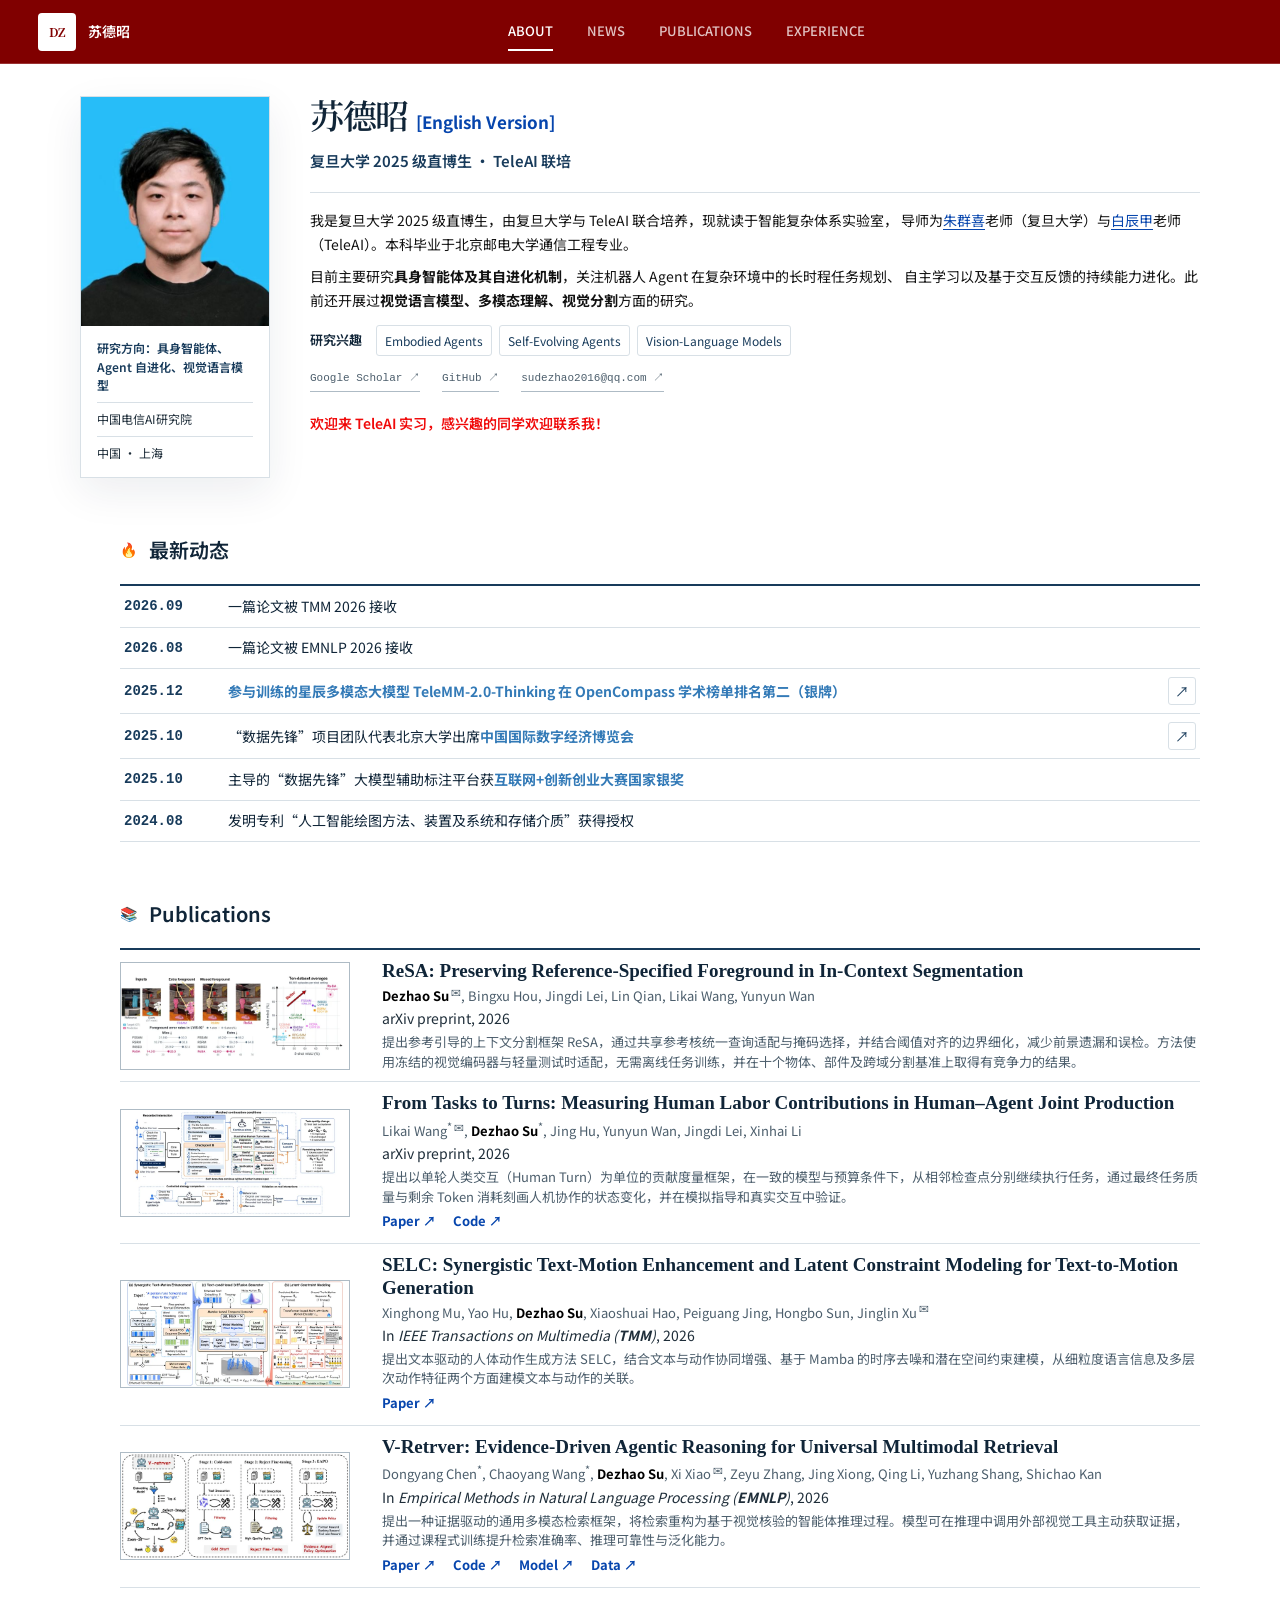
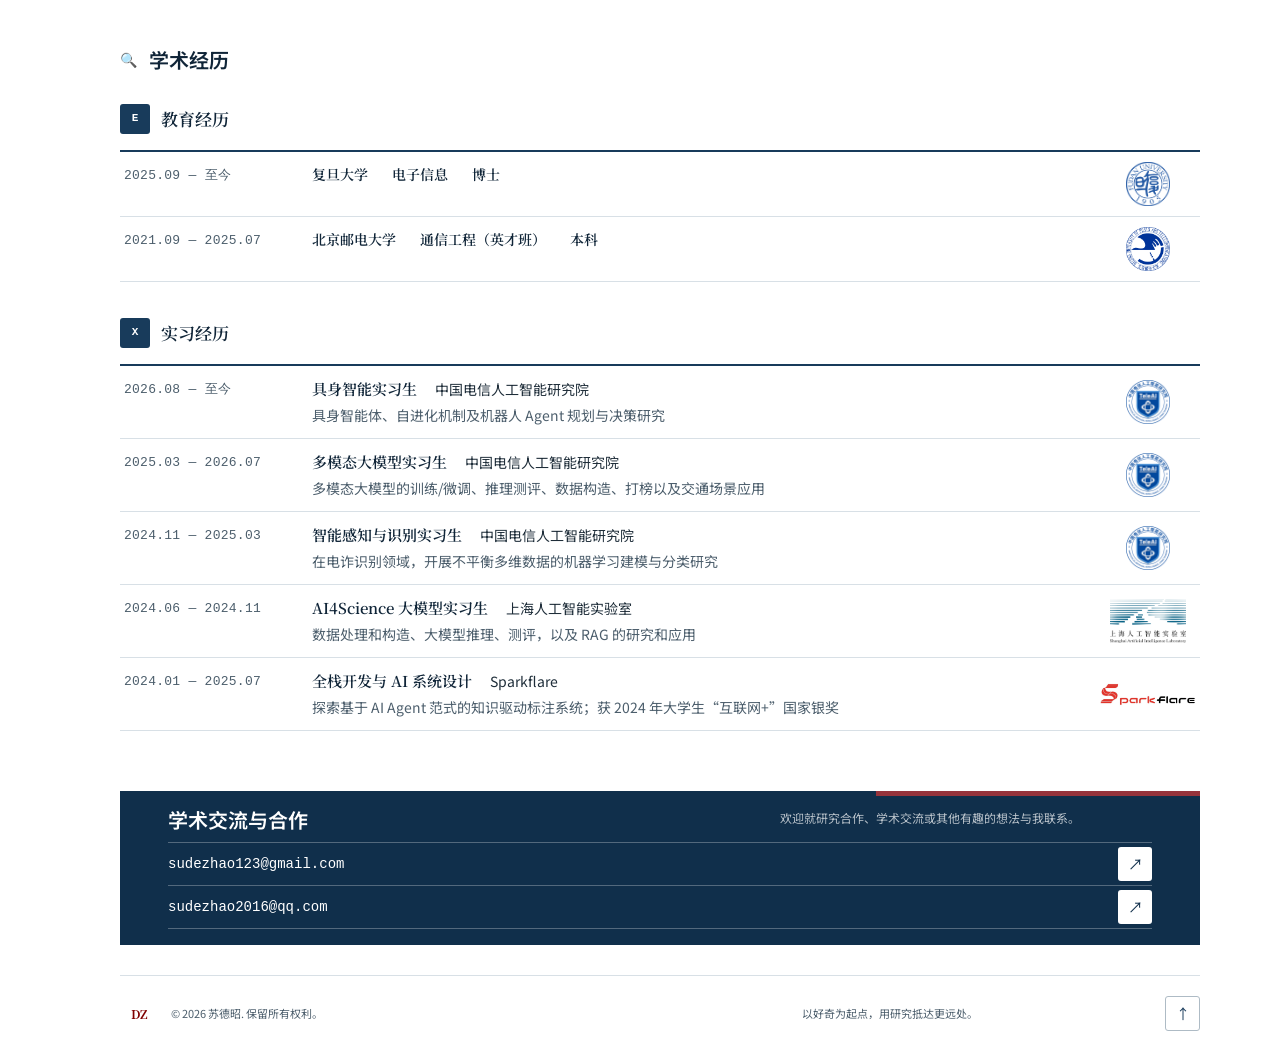
==== index.html @ 8cadc331 "切换论文高清图片至腾讯云全球加速域名" ====
<!doctype html>
<html lang="zh-CN">
  <head>
    <meta charset="UTF-8" />
    <meta name="viewport" content="width=device-width, initial-scale=1.0" />
    <meta
      name="description"
      content="苏德昭，复旦大学电子信息博士研究生、TeleAI 联合培养，研究具身智能体、自进化智能体、视觉语言模型与多模态检索。主页汇总个人简介、论文、研究经历与最新动态。"
    />
    <meta name="author" content="苏德昭" />
    <meta name="robots" content="index, follow, max-image-preview:large, max-snippet:-1, max-video-preview:-1" />
    <meta name="theme-color" content="#800000" />
    <meta property="og:title" content="苏德昭 - Homepage" />
    <meta property="og:description" content="复旦大学电子信息博士研究生、TeleAI 联合培养，研究具身智能体、自进化智能体、视觉语言模型与多模态检索。" />
    <meta property="og:type" content="profile" />
    <meta property="og:url" content="https://sudezhao2002.github.io/" />
    <meta property="og:site_name" content="苏德昭个人学术主页" />
    <meta property="og:locale" content="zh_CN" />
    <meta property="og:image" content="https://sudezhao2002.github.io/assets/profile.jpg" />
    <meta property="og:image:alt" content="苏德昭个人照片" />
    <meta name="twitter:card" content="summary" />
    <meta name="twitter:title" content="苏德昭 - Homepage" />
    <meta name="twitter:description" content="复旦大学电子信息博士研究生，研究具身智能体、自进化智能体与视觉语言模型。" />
    <meta name="twitter:image" content="https://sudezhao2002.github.io/assets/profile.jpg" />
    <title>苏德昭 - Homepage</title>
    <link rel="canonical" href="https://sudezhao2002.github.io/" />
    <link rel="alternate" hreflang="zh-CN" href="https://sudezhao2002.github.io/" />
    <link rel="alternate" hreflang="en" href="https://sudezhao2002.github.io/en.html" />
    <link rel="alternate" hreflang="x-default" href="https://sudezhao2002.github.io/" />
    <link rel="me" href="https://scholar.google.com/citations?user=Cp9v0fwAAAAJ" />
    <link rel="me" href="https://github.com/sudezhao2002" />
    <link rel="sitemap" type="application/xml" href="https://sudezhao2002.github.io/sitemap.xml" />
    <link rel="icon" href="assets/favicon.svg" type="image/svg+xml" />
    <link rel="stylesheet" href="styles.css?v=c75f45dbf383" />
    <script src="script.js" defer></script>
    <script type="application/ld+json">
      {
        "@context": "https://schema.org",
        "@type": "ProfilePage",
        "@id": "https://sudezhao2002.github.io/#profile",
        "url": "https://sudezhao2002.github.io/",
        "name": "苏德昭 - Homepage",
        "inLanguage": "zh-CN",
        "dateModified": "2026-09-23",
        "isPartOf": { "@id": "https://sudezhao2002.github.io/#website" },
        "mainEntity": {
          "@type": "Person",
          "@id": "https://sudezhao2002.github.io/#person",
          "name": "苏德昭",
          "alternateName": ["Dezhao Su", "sudezhao2002"],
          "url": "https://sudezhao2002.github.io/",
          "image": "https://sudezhao2002.github.io/assets/profile.jpg",
          "email": "mailto:sudezhao2016@qq.com",
          "description": "复旦大学电子信息博士研究生，由复旦大学与 TeleAI 联合培养，研究具身智能体、自进化智能体、视觉语言模型与多模态检索。",
          "affiliation": [
            {
              "@type": "CollegeOrUniversity",
              "name": "复旦大学",
              "alternateName": "Fudan University",
              "url": "https://www.fudan.edu.cn/"
            },
            {
              "@type": "Organization",
              "name": "中国电信人工智能研究院",
              "alternateName": "TeleAI"
            }
          ],
          "alumniOf": {
            "@type": "CollegeOrUniversity",
            "name": "北京邮电大学",
            "alternateName": "Beijing University of Posts and Telecommunications",
            "url": "https://www.bupt.edu.cn/"
          },
          "knowsAbout": [
            "具身智能体",
            "自进化智能体",
            "视觉语言模型",
            "多模态检索"
          ],
          "sameAs": [
            "https://scholar.google.com/citations?user=Cp9v0fwAAAAJ",
            "https://github.com/sudezhao2002"
          ]
        }
      }
    </script>
    <script type="application/ld+json">
      {
        "@context": "https://schema.org",
        "@type": "WebSite",
        "@id": "https://sudezhao2002.github.io/#website",
        "url": "https://sudezhao2002.github.io/",
        "name": "苏德昭 - Homepage",
        "alternateName": ["苏德昭个人学术主页", "Dezhao Su Homepage"],
        "inLanguage": ["zh-CN", "en"],
        "publisher": { "@id": "https://sudezhao2002.github.io/#person" }
      }
    </script>
  </head>

  <body>
    <a class="skip-link" href="#main">跳到主要内容</a>
    <div class="reading-progress" aria-hidden="true">
      <span class="reading-progress-bar"></span>
    </div>

    <header class="site-header" id="top">
      <div class="header-inner">
        <a class="brand" href="#about" aria-label="返回首页">
          <span class="brand-mark">DZ</span>
          <span class="brand-name">苏德昭</span>
        </a>

        <nav class="desktop-nav" aria-label="主导航">
          <a class="desktop-nav-link active" href="#about">ABOUT</a>
          <a class="desktop-nav-link" href="#news">NEWS</a>
          <a class="desktop-nav-link" href="#publications">PUBLICATIONS</a>
          <a class="desktop-nav-link" href="#journey">EXPERIENCE</a>
        </nav>

        <button class="menu-button" type="button" aria-label="打开菜单" aria-expanded="false">
          <span class="menu-line"></span>
          <span class="menu-line"></span>
        </button>
      </div>

      <nav class="mobile-nav" aria-label="移动端导航">
        <a class="mobile-nav-link" href="#about">ABOUT</a>
        <a class="mobile-nav-link" href="#news">NEWS</a>
        <a class="mobile-nav-link" href="#publications">PUBLICATIONS</a>
        <a class="mobile-nav-link" href="#journey">EXPERIENCE</a>
      </nav>
    </header>

    <main class="page-layout" id="main">
      <aside class="profile-sidebar">
        <div class="profile-card reveal">
          <div class="profile-photo-box">
            <img
              class="profile-photo"
              src="assets/profile.jpg"
              alt="苏德昭个人照片"
              width="480"
              height="640"
              fetchpriority="high"
            />
          </div>
          <div class="profile-info">
            <ul class="profile-info-list">
              <li class="profile-research">研究方向：具身智能体、Agent 自进化、视觉语言模型</li>
              <li class="profile-affiliation">中国电信AI研究院</li>
              <li class="profile-location">中国 · 上海</li>
            </ul>
          </div>
        </div>
      </aside>

      <div class="main-content">
        <section class="about-section" id="about" aria-labelledby="about-name">
          <div class="about-content reveal">
            <div class="about-name-row">
              <h1 class="about-name" id="about-name">苏德昭</h1>
              <a class="language-link" href="en.html">[English Version]</a>
            </div>

            <p class="about-role">复旦大学 2025 级直博生 · TeleAI 联培</p>

            <div class="about-summary">
              <div class="about-summary-text">
                <p>
                  我是复旦大学 2025 级直博生，由复旦大学与 TeleAI 联合培养，现就读于智能复杂体系实验室，
                  导师为<a href="https://qunxizhu.cn/" target="_blank" rel="noopener noreferrer">朱群喜</a>老师（复旦大学）与<a href="https://baichenjia.cn/" target="_blank" rel="noopener noreferrer">白辰甲</a>老师（TeleAI）。本科毕业于北京邮电大学通信工程专业。
                </p>
                <p>
                  目前主要研究<strong>具身智能体及其自进化机制</strong>，关注机器人 Agent 在复杂环境中的长时程任务规划、
                  自主学习以及基于交互反馈的持续能力进化。此前还开展过<strong>视觉语言模型、多模态理解、视觉分割</strong>方面的研究。
                </p>
              </div>
            </div>

            <div class="research-interests">
              <p class="research-interests-label">研究兴趣</p>
              <ul class="research-interest-list">
                <li class="research-interest-item">Embodied Agents</li>
                <li class="research-interest-item">Self-Evolving Agents</li>
                <li class="research-interest-item">Vision-Language Models</li>
              </ul>
            </div>

            <div class="profile-links" aria-label="学术主页链接">
              <a class="profile-link" href="https://scholar.google.com/citations?user=Cp9v0fwAAAAJ" target="_blank" rel="noreferrer">Google Scholar ↗</a>
              <a class="profile-link" href="https://github.com/sudezhao2002" target="_blank" rel="noreferrer">GitHub ↗</a>
              <a class="profile-link" href="mailto:sudezhao2016@qq.com">sudezhao2016@qq.com ↗</a>
            </div>
            <p class="internship-note">欢迎来 TeleAI 实习，感兴趣的同学欢迎联系我！</p>
          </div>
        </section>

        <section class="news-section" id="news" aria-labelledby="news-title">
          <div class="news-heading reveal">
            <h2 class="news-title" id="news-title">
              <span class="section-icon" aria-hidden="true">🔥</span>
              <span>最新动态</span>
            </h2>
          </div>

          <div class="news-list reveal" data-delay="100">
            <article class="news-item">
              <time class="news-date" datetime="2026-09">2026.09</time>
              <h3 class="news-text">一篇论文被 TMM 2026 接收</h3>
            </article>

            <article class="news-item">
              <time class="news-date" datetime="2026-08">2026.08</time>
              <h3 class="news-text">一篇论文被 EMNLP 2026 接收</h3>
            </article>

            <article class="news-item">
              <time class="news-date" datetime="2025-12">2025.12</time>
              <h3 class="news-text"><span class="news-highlight">参与训练的星辰多模态大模型 TeleMM-2.0-Thinking 在 OpenCompass 学术榜单排名第二（银牌）</span></h3>
              <a class="news-link" href="https://mp.weixin.qq.com/s/ArGBwQvaP0m6x0eaRM6IBQ" target="_blank" rel="noreferrer" aria-label="查看 TeleMM-2.0-Thinking 相关报道">↗</a>
            </article>

            <article class="news-item">
              <time class="news-date" datetime="2025-10-24">2025.10</time>
              <h3 class="news-text">“数据先锋”项目团队代表北京大学出席<span class="news-highlight">中国国际数字经济博览会</span></h3>
              <a class="news-link" href="https://hbxw.hebnews.cn/news.html?id=485458&amp;timestamp=1730198883883" target="_blank" rel="noreferrer" aria-label="查看中国国际数字经济博览会相关报道">↗</a>
            </article>

            <article class="news-item">
              <time class="news-date" datetime="2025-10-22">2025.10</time>
              <h3 class="news-text">主导的“数据先锋”大模型辅助标注平台获<span class="news-highlight">互联网+创新创业大赛国家银奖</span></h3>
            </article>

            <article class="news-item">
              <time class="news-date" datetime="2024-08-29">2024.08</time>
              <h3 class="news-text">发明专利“人工智能绘图方法、装置及系统和存储介质”获得授权</h3>
            </article>
          </div>
        </section>

        <section class="publications-section" id="publications" aria-labelledby="publications-title">
          <div class="publications-heading reveal">
            <h2 class="publications-title" id="publications-title">
              <span class="section-icon" aria-hidden="true">📚</span>
              <span>Publications</span>
            </h2>
          </div>

          <div class="publications-list">
            <article class="publication-card reveal">
              <a
                class="publication-image-link"
                href="https://mp-files-1311003301.cos.accelerate.myqcloud.com/sdz-academic-homepage-img/resa-figure-1.png"
                target="_blank"
                rel="noreferrer"
                aria-label="查看 ReSA 论文 Figure 1 原图"
              >
                <img
                  class="publication-image"
                  src="assets/thumbnails/resa-figure-1.webp"
                  alt="ReSA 论文图 1：前景覆盖、遗漏与误检，以及十个基准上的分割性能对比"
                  width="1488"
                  height="534"
                  loading="eager"
                  decoding="async"
                />
              </a>

              <div class="publication-details">
                <h3 class="publication-title">ReSA: Preserving Reference-Specified Foreground in In-Context Segmentation</h3>
                <p class="publication-authors">
                  <strong>Dezhao Su</strong><sup class="corresponding-author" title="通讯作者" aria-label="通讯作者">✉&#xfe0e;</sup>, Bingxu Hou, Jingdi Lei,
                  Lin Qian, Likai Wang, Yunyun Wan
                </p>
                <p class="publication-venue">arXiv preprint, 2026</p>
                <p class="publication-description">
                  提出参考引导的上下文分割框架 ReSA，通过共享参考核统一查询适配与掩码选择，并结合阈值对齐的边界细化，减少前景遗漏和误检。方法使用冻结的视觉编码器与轻量测试时适配，无需离线任务训练，并在十个物体、部件及跨域分割基准上取得有竞争力的结果。
                </p>
              </div>
            </article>

            <article class="publication-card reveal">
              <a
                class="publication-image-link"
                href="https://mp-files-1311003301.cos.accelerate.myqcloud.com/sdz-academic-homepage-img/tasks-to-turns-framework.png"
                target="_blank"
                rel="noreferrer"
                aria-label="查看 From Tasks to Turns 论文框架原图"
              >
                <img
                  class="publication-image"
                  src="assets/thumbnails/tasks-to-turns-framework.webp"
                  alt="From Tasks to Turns 人类与智能体协作贡献度量框架"
                  width="1381"
                  height="717"
                  loading="eager"
                  decoding="async"
                />
              </a>

              <div class="publication-details">
                <h3 class="publication-title">From Tasks to Turns: Measuring Human Labor Contributions in Human–Agent Joint Production</h3>
                <p class="publication-authors">
                  Likai Wang<sup>*</sup><sup class="corresponding-author" title="通讯作者" aria-label="通讯作者">✉&#xfe0e;</sup>, <strong>Dezhao Su</strong><sup>*</sup>, Jing Hu,
                  Yunyun Wan, Jingdi Lei, Xinhai Li
                </p>
                <p class="publication-venue">arXiv preprint, 2026</p>
                <p class="publication-description">
                  提出以单轮人类交互（Human Turn）为单位的贡献度量框架，在一致的模型与预算条件下，从相邻检查点分别继续执行任务，通过最终任务质量与剩余 Token 消耗刻画人机协作的状态变化，并在模拟指导和真实交互中验证。
                </p>
                <div class="publication-links">
                  <a class="publication-link" href="https://arxiv.org/pdf/2610.26365" target="_blank" rel="noreferrer">Paper ↗</a>
                  <a class="publication-link" href="https://github.com/kling01/human-value-allocation" target="_blank" rel="noreferrer">Code ↗</a>
                </div>
              </div>
            </article>

            <article class="publication-card reveal">
              <a
                class="publication-image-link"
                href="https://mp-files-1311003301.cos.accelerate.myqcloud.com/sdz-academic-homepage-img/selc-framework.png"
                target="_blank"
                rel="noreferrer"
                aria-label="查看 SELC 论文框架原图"
              >
                <img
                  class="publication-image"
                  src="assets/thumbnails/selc-framework.webp"
                  alt="SELC 文本驱动人体动作生成框架"
                  width="1900"
                  height="928"
                  loading="eager"
                  decoding="async"
                />
              </a>

              <div class="publication-details">
                <h3 class="publication-title">SELC: Synergistic Text-Motion Enhancement and Latent Constraint Modeling for Text-to-Motion Generation</h3>
                <p class="publication-authors">
                  Xinghong Mu, Yao Hu, <strong>Dezhao Su</strong>, Xiaoshuai Hao,
                  Peiguang Jing, Hongbo Sun, Jinglin Xu<sup class="corresponding-author" title="通讯作者" aria-label="通讯作者">✉&#xfe0e;</sup>
                </p>
                <p class="publication-venue">In <em>IEEE Transactions on Multimedia (<strong>TMM</strong>)</em>, 2026</p>
                <p class="publication-description">
                  提出文本驱动的人体动作生成方法 SELC，结合文本与动作协同增强、基于 Mamba 的时序去噪和潜在空间约束建模，从细粒度语言信息及多层次动作特征两个方面建模文本与动作的关联。
                </p>
                <div class="publication-links">
                  <a class="publication-link" href="https://ieeexplore.ieee.org/document/11737585" target="_blank" rel="noreferrer">Paper ↗</a>
                </div>
              </div>
            </article>

            <article class="publication-card reveal">
              <a
                class="publication-image-link"
                href="https://mp-files-1311003301.cos.accelerate.myqcloud.com/sdz-academic-homepage-img/v-retrver-figure-2.png"
                target="_blank"
                rel="noreferrer"
                aria-label="查看 V-Retrver 论文 Figure 2 原图"
              >
                <img
                  class="publication-image"
                  src="assets/thumbnails/v-retrver-figure-2.webp"
                  alt="V-Retrver 框架总览，论文 Figure 2"
                  width="3143"
                  height="1475"
                  loading="eager"
                  decoding="async"
                />
              </a>

              <div class="publication-details">
                <h3 class="publication-title">V-Retrver: Evidence-Driven Agentic Reasoning for Universal Multimodal Retrieval</h3>
                <p class="publication-authors">
                  Dongyang Chen<sup>*</sup>, Chaoyang Wang<sup>*</sup>, <strong>Dezhao Su</strong>, Xi Xiao<sup class="corresponding-author" title="通讯作者" aria-label="通讯作者">✉&#xfe0e;</sup>,
                  Zeyu Zhang, Jing Xiong, Qing Li, Yuzhang Shang, Shichao Kan
                </p>
                <p class="publication-venue">In <em>Empirical Methods in Natural Language Processing (<strong>EMNLP</strong>)</em>, 2026</p>
                <p class="publication-description">
                  提出一种证据驱动的通用多模态检索框架，将检索重构为基于视觉核验的智能体推理过程。模型可在推理中调用外部视觉工具主动获取证据，并通过课程式训练提升检索准确率、推理可靠性与泛化能力。
                </p>
                <div class="publication-links">
                  <a class="publication-link" href="https://arxiv.org/abs/2602.06034" target="_blank" rel="noreferrer">Paper ↗</a>
                  <a class="publication-link" href="https://github.com/chendy25/V-Retrver" target="_blank" rel="noreferrer">Code ↗</a>
                  <a class="publication-link" href="https://huggingface.co/V-Retrver/V-Retrver-7B" target="_blank" rel="noreferrer">Model ↗</a>
                  <a class="publication-link" href="https://huggingface.co/datasets/V-Retrver/V-Retrver-train-data" target="_blank" rel="noreferrer">Data ↗</a>
                </div>
              </div>
            </article>
          </div>
        </section>

        <section class="journey-section" id="journey" aria-labelledby="journey-title">
          <div class="journey-heading reveal">
            <h2 class="journey-title" id="journey-title">
              <span class="section-icon" aria-hidden="true">🔍</span>
              <span>学术经历</span>
            </h2>
          </div>

          <div class="journey-groups">
            <section class="education-group reveal" aria-labelledby="education-title">
              <h3 class="journey-group-title" id="education-title">
                <span class="journey-group-icon">E</span>
                <span>教育经历</span>
              </h3>

              <div class="timeline-list">
                <article class="timeline-item">
                  <time class="timeline-date">2025.09 — 至今</time>
                  <h4 class="education-line">
                    <span class="education-school">复旦大学</span>
                    <span class="education-program">电子信息</span>
                    <span class="education-degree">博士</span>
                  </h4>
                  <img class="experience-logo" src="assets/logos/fdu.png" alt="" width="96" height="44" loading="lazy" />
                </article>

                <article class="timeline-item">
                  <time class="timeline-date">2021.09 — 2025.07</time>
                  <h4 class="education-line">
                    <span class="education-school">北京邮电大学</span>
                    <span class="education-program">通信工程（英才班）</span>
                    <span class="education-degree">本科</span>
                  </h4>
                  <img class="experience-logo" src="assets/logos/bupt.png" alt="" width="96" height="44" loading="lazy" />
                </article>
              </div>
            </section>

            <section class="experience-group reveal" data-delay="100" aria-labelledby="experience-title">
              <h3 class="journey-group-title" id="experience-title">
                <span class="journey-group-icon">X</span>
                <span>实习经历</span>
              </h3>

              <div class="timeline-list">
                <article class="timeline-item">
                  <time class="timeline-date">2026.08 — 至今</time>
                  <div class="experience-content">
                    <div class="experience-topline">
                      <h4 class="experience-role">具身智能实习生</h4>
                      <p class="experience-organization">中国电信人工智能研究院</p>
                    </div>
                    <p class="experience-description">具身智能体、自进化机制及机器人 Agent 规划与决策研究</p>
                  </div>
                  <img class="experience-logo" src="assets/logos/teleai.png" alt="" width="96" height="44" loading="lazy" />
                </article>

                <article class="timeline-item">
                  <time class="timeline-date">2025.03 — 2026.07</time>
                  <div class="experience-content">
                    <div class="experience-topline">
                      <h4 class="experience-role">多模态大模型实习生</h4>
                      <p class="experience-organization">中国电信人工智能研究院</p>
                    </div>
                    <p class="experience-description">多模态大模型的训练/微调、推理测评、数据构造、打榜以及交通场景应用</p>
                  </div>
                  <img class="experience-logo" src="assets/logos/teleai.png" alt="" width="96" height="44" loading="lazy" />
                </article>

                <article class="timeline-item">
                  <time class="timeline-date">2024.11 — 2025.03</time>
                  <div class="experience-content">
                    <div class="experience-topline">
                      <h4 class="experience-role">智能感知与识别实习生</h4>
                      <p class="experience-organization">中国电信人工智能研究院</p>
                    </div>
                    <p class="experience-description">在电诈识别领域，开展不平衡多维数据的机器学习建模与分类研究</p>
                  </div>
                  <img class="experience-logo" src="assets/logos/teleai.png" alt="" width="96" height="44" loading="lazy" />
                </article>

                <article class="timeline-item">
                  <time class="timeline-date">2024.06 — 2024.11</time>
                  <div class="experience-content">
                    <div class="experience-topline">
                      <h4 class="experience-role">AI4Science 大模型实习生</h4>
                      <p class="experience-organization">上海人工智能实验室</p>
                    </div>
                    <p class="experience-description">数据处理和构造、大模型推理、测评，以及 RAG 的研究和应用</p>
                  </div>
                  <img class="experience-logo" src="assets/logos/pjlab.png" alt="" width="96" height="44" loading="lazy" />
                </article>

                <article class="timeline-item">
                  <time class="timeline-date">2024.01 — 2025.07</time>
                  <div class="experience-content">
                    <div class="experience-topline">
                      <h4 class="experience-role">全栈开发与 AI 系统设计</h4>
                      <p class="experience-organization">Sparkflare</p>
                    </div>
                    <p class="experience-description">探索基于 AI Agent 范式的知识驱动标注系统；获 2024 年大学生“互联网+”国家银奖</p>
                  </div>
                  <img class="experience-logo" src="assets/logos/sparkflare.png" alt="" width="96" height="44" loading="lazy" />
                </article>
              </div>
            </section>
          </div>
        </section>

        <section class="contact-section" aria-labelledby="contact-title">
          <div class="contact-card reveal">
            <div class="contact-copy">
              <h2 class="contact-title" id="contact-title">学术交流与合作</h2>
              <p class="contact-text">欢迎就研究合作、学术交流或其他有趣的想法与我联系。</p>
            </div>
            <a class="contact-email" href="mailto:sudezhao123@gmail.com">
              <span>sudezhao123@gmail.com</span>
              <span class="contact-email-arrow">↗</span>
            </a>
            <a class="contact-email" href="mailto:sudezhao2016@qq.com">
              <span>sudezhao2016@qq.com</span>
              <span class="contact-email-arrow">↗</span>
            </a>
          </div>
        </section>

        <footer class="site-footer">
          <div class="footer-owner">
            <span class="brand-mark">DZ</span>
            <p>© <span id="current-year">2026</span> 苏德昭. 保留所有权利。</p>
          </div>
          <p class="footer-note">以好奇为起点，用研究抵达更远处。</p>
          <a class="back-to-top" href="#top" aria-label="返回顶部">↑</a>
        </footer>
      </div>
    </main>
    <dialog class="image-viewer" aria-label="论文大图预览">
      <button class="image-viewer-close" type="button" aria-label="关闭大图" autofocus>×</button>
      <p class="image-viewer-status" role="status" aria-live="polite" hidden></p>
      <img class="image-viewer-image" alt="" draggable="false" />
    </dialog>
  </body>
</html>
---- styles.css ----
@import url("https://fonts.googleapis.com/css2?family=Noto+Sans+SC:wght@300;400;500;600;700&family=Noto+Serif+SC:wght@500;600;700&display=swap");

/*
  CSS 快速修改说明（直接 Ctrl+F 搜索类名）：
  顶部栏：site-header
  左侧头像栏：profile-sidebar / profile-photo
  姓名：about-name
  最新动态标题：news-title
  代表性论文标题：publications-title
  学术经历标题：journey-title
  联系标题：contact-title
  论文标题：publication-title
  大图预览：image-viewer / image-viewer-image / image-viewer-close / image-viewer-status
*/

:root {
  --page-background: #ffffff;
  --card-background: #ffffff;
  --soft-background: #f7f9fb;
  --text-color: #1e2d39;
  --heading-color: #102538;
  --muted-color: #4c5e6c;
  --line-color: #d8e0e6;
  --strong-line-color: #aebbc5;
  --navy-color: #183b5b;
  --dark-navy-color: #102f4b;
  --link-color: #0645ad;
  --header-color: #800000;
  --accent-color: #96333b;
  --white-color: #ffffff;
  --card-shadow: 0 14px 38px rgba(21, 44, 63, 0.08);
  --sans-font: "Noto Sans SC", "PingFang SC", "Microsoft YaHei", Arial, sans-serif;
  --serif-font: "Noto Serif SC", "Songti SC", SimSun, serif;
  --mono-font: "SFMono-Regular", Consolas, "Liberation Mono", monospace;
}

* {
  box-sizing: border-box;
}

html {
  scroll-behavior: smooth;
  scroll-padding-top: 96px;
}

section[id] {
  scroll-margin-top: 96px;
}

body {
  min-width: 320px;
  margin: 0;
  overflow-x: hidden;
  color: var(--text-color);
  background: var(--page-background);
  font-family: var(--sans-font);
  font-size: 15px;
  line-height: 1.75;
}

body.menu-open {
  overflow: hidden;
}

::selection {
  color: var(--white-color);
  background: var(--navy-color);
}

a {
  color: inherit;
  text-decoration: none;
}

button {
  color: inherit;
  border: 0;
  font: inherit;
}

img {
  display: block;
  max-width: 100%;
}

/* ---------- 辅助功能 ---------- */

.skip-link {
  position: fixed;
  z-index: 1000;
  top: 10px;
  left: 10px;
  padding: 9px 14px;
  color: var(--white-color);
  background: var(--dark-navy-color);
  transform: translateY(-160%);
  transition: transform 0.2s ease;
}

.skip-link:focus {
  transform: translateY(0);
}

.reading-progress {
  position: fixed;
  z-index: 1000;
  top: 0;
  right: 0;
  left: 0;
  height: 2px;
  pointer-events: none;
}

.reading-progress-bar {
  display: block;
  width: 0;
  height: 100%;
  background: var(--accent-color);
}

/* ---------- 顶部栏 ---------- */

.site-header {
  position: fixed;
  z-index: 100;
  top: 0;
  left: 0;
  width: 100%;
  height: 72px;
  color: var(--white-color);
  border-bottom: 1px solid rgba(255, 255, 255, 0.2);
  background: var(--header-color);
}

.header-inner {
  display: flex;
  width: 94%;
  max-width: 1260px;
  height: 100%;
  margin: 0 auto;
  align-items: center;
}

.brand {
  display: inline-flex;
  flex-shrink: 0;
  align-items: center;
  gap: 12px;
}

.brand-mark {
  display: grid;
  width: 38px;
  height: 38px;
  color: var(--header-color);
  background: var(--white-color);
  font-family: var(--serif-font);
  font-size: 12px;
  font-weight: 700;
  border-radius: 4px;
  place-items: center;
}

.brand-name {
  color: var(--white-color);
  font-size: 14px;
  font-weight: 600;
}

.desktop-nav {
  display: flex;
  margin: 0 auto;
  align-items: center;
  gap: 34px;
}

.desktop-nav-link {
  position: relative;
  padding: 10px 0;
  color: rgba(255, 255, 255, 0.76);
  font-size: 13px;
  font-weight: 500;
}

.desktop-nav-link::after {
  position: absolute;
  right: 0;
  bottom: 2px;
  left: 0;
  height: 2px;
  content: "";
  background: var(--white-color);
  transform: scaleX(0);
  transition: transform 0.2s ease;
}

.desktop-nav-link:hover,
.desktop-nav-link.active {
  color: var(--white-color);
}

.desktop-nav-link:hover::after,
.desktop-nav-link.active::after {
  transform: scaleX(1);
}

.menu-button {
  display: none;
  width: 36px;
  height: 36px;
  cursor: pointer;
  color: var(--white-color);
  border: 1px solid rgba(255, 255, 255, 0.55);
  border-radius: 3px;
  background: transparent;
  place-items: center;
}

.menu-button:hover {
  color: var(--header-color);
  border-color: var(--white-color);
  background: var(--white-color);
}

.menu-line {
  display: block;
  width: 15px;
  height: 1px;
  margin: 2px 0;
  background: currentColor;
  transition: transform 0.2s ease;
}

.menu-button[aria-expanded="true"] .menu-line:first-child {
  transform: translateY(2.5px) rotate(45deg);
}

.menu-button[aria-expanded="true"] .menu-line:last-child {
  transform: translateY(-2.5px) rotate(-45deg);
}

.mobile-nav {
  display: none;
}

/* ---------- 页面左右布局 ---------- */

.page-layout {
  display: grid;
  padding-top: 116px;
  margin: 0 100px;
  grid-template-columns: 250px minmax(0, 1fr);
  column-gap: 50px;
}

.profile-sidebar {
  position: static;
  grid-column: 1;
  grid-row: 1;
  align-self: start;
  padding-bottom: 30px;
}

.main-content {
  display: contents;
}

.main-content > * {
  min-width: 0;
  grid-column: 1 / -1;
}

.main-content > .about-section {
  grid-column: 2;
  grid-row: 1;
}

@media (min-width: 721px) {
  .main-content > :not(.about-section) {
    margin-left: 40px;
  }
}

/* ---------- 左侧个人卡片 ---------- */

.profile-card {
  overflow: hidden;
  border: 1px solid var(--line-color);
  background: var(--card-background);
  box-shadow: var(--card-shadow);
}

.profile-photo-box {
  overflow: hidden;
  aspect-ratio: 0.82;
  background: var(--soft-background);
}

.profile-photo {
  width: 100%;
  height: 100%;
  object-fit: cover;
  object-position: center top;
}

.profile-info {
  padding: 13px 16px 15px;
}

.profile-info-list {
  display: grid;
  gap: 7px;
  margin: 0;
  padding: 0;
  list-style: none;
}

.profile-research,
.profile-affiliation,
.profile-location {
  padding-top: 7px;
  color: var(--text-color);
  border-top: 1px solid var(--line-color);
  font-size: 12px;
  line-height: 1.55;
}

.profile-research {
  padding-top: 0;
  color: var(--navy-color);
  border-top: 0;
  font-weight: 600;
}

/* ---------- 首页介绍 ---------- */

.about-section {
  padding: 0 0 30px;
}

.news-section,
.publications-section,
.journey-section,
.contact-section {
  padding: 30px 0;
}

.about-content {
  width: 100%;
}

.about-name-row {
  display: flex;
  flex-wrap: wrap;
  align-items: baseline;
  gap: 8px;
}

.about-name {
  margin: 0;
  color: var(--heading-color);
  font-family: var(--serif-font);
  font-size: 42px;
  font-weight: 600;
  line-height: 1.12;
  letter-spacing: -0.04em;
}

.language-link {
  color: var(--link-color);
  font-size: 17px;
  font-weight: 700;
  white-space: nowrap;
}

.language-link:hover {
  text-decoration: underline;
}

.internship-note {
  margin: 20px 0 0;
  color: #f00a0a;
  font-size: 14px;
  font-weight: 600;
  line-height: 1.6;
}

.about-role {
  margin: 11px 0 0;
  color: var(--navy-color);
  font-size: 17px;
  font-weight: 600;
}

.about-summary {
  margin-top: 18px;
  padding-top: 15px;
  border-top: 1px solid var(--line-color);
}

.about-summary-text {
  color: #111111;
  font-size: 15px;
  line-height: 1.72;
}

.about-summary-text p {
  margin: 0 0 8px;
}

.about-summary-text a {
  color: var(--link-color);
  text-decoration: underline;
  text-underline-offset: 3px;
}

.about-summary-text strong {
  font-weight: 700;
}

.about-summary-text p:last-child {
  margin-bottom: 0;
}

.research-interests {
  display: flex;
  margin-top: 13px;
  align-items: center;
  gap: 14px;
}

.research-interests-label {
  flex-shrink: 0;
  margin: 0;
  color: var(--heading-color);
  font-size: 13px;
  font-weight: 600;
}

.research-interest-list {
  display: flex;
  flex-wrap: wrap;
  gap: 7px;
  margin: 0;
  padding: 0;
  list-style: none;
}

.research-interest-item {
  padding: 4px 8px;
  color: var(--navy-color);
  border: 1px solid var(--line-color);
  border-radius: 3px;
  background: var(--card-background);
  font-size: 12px;
}

.profile-links {
  display: flex;
  flex-wrap: wrap;
  gap: 22px;
  margin-top: 13px;
}

.profile-link {
  padding-bottom: 2px;
  color: var(--muted-color);
  border-bottom: 1px solid var(--strong-line-color);
  font-family: var(--mono-font);
  font-size: 11px;
}

.profile-link:hover {
  color: var(--accent-color);
  border-color: var(--accent-color);
}

/* ---------- 最新动态 ---------- */

.news-heading {
  margin-bottom: 22px;
}

.news-title {
  display: flex;
  margin: 0;
  color: var(--heading-color);
  font-family: var(--sans-font);
  font-size: 30px;
  font-weight: 600;
  line-height: 1.2;
  align-items: center;
  gap: 12px;
}

.section-icon {
  flex-shrink: 0;
  font-family: "Segoe UI Emoji", "Apple Color Emoji", sans-serif;
  font-size: 0.7em;
  line-height: 1;
}

.news-list {
  border-top: 2px solid var(--navy-color);
}

.news-item {
  display: grid;
  min-height: 40px;
  padding: 8px 4px;
  border-bottom: 1px solid var(--line-color);
  grid-template-columns: 90px minmax(0, 1fr) 28px;
  align-items: center;
  gap: 14px;
}

.news-date {
  color: var(--navy-color);
  font-family: var(--mono-font);
  font-size: 14px;
  font-weight: 600;
}

.news-text {
  margin: 0;
  color: var(--heading-color);
  font-family: var(--sans-font);
  font-size: 15px;
  font-weight: 400;
  line-height: 1.5;
}

.news-highlight {
  color: rgb(51, 122, 183);
  font-weight: 700;
}

.news-link {
  display: grid;
  width: 28px;
  height: 28px;
  color: var(--navy-color);
  border: 1px solid var(--line-color);
  border-radius: 3px;
  place-items: center;
}

.news-link:hover {
  color: var(--white-color);
  background: var(--navy-color);
}

/* ---------- 代表性论文 ---------- */

.publications-heading {
  margin-bottom: 22px;
}

.publications-title {
  display: flex;
  margin: 0;
  color: var(--heading-color);
  font-family: var(--sans-font);
  font-size: 30px;
  font-weight: 600;
  line-height: 1.2;
  align-items: center;
  gap: 12px;
}

.publications-list {
  border-top: 2px solid var(--navy-color);
}

.publication-card {
  display: grid;
  padding: 10px 0;
  border-bottom: 1px solid var(--line-color);
  grid-template-columns: 230px minmax(0, 1fr);
  align-items: center;
  gap: 32px;
}

.publication-image-link {
  display: block;
  overflow: hidden;
  width: 230px;
  aspect-ratio: 785.52 / 368.64;
  border: 1px solid var(--strong-line-color);
  background: var(--white-color);
}

.publication-image-link:hover {
  border-color: var(--navy-color);
}

.publication-image {
  width: 100%;
  height: 100%;
  object-fit: contain;
}

/* ---------- 点击论文图片后的大图预览 ---------- */

body.image-viewer-open {
  overflow: hidden;
}

.image-viewer {
  position: fixed;
  inset: 0;
  width: 100%;
  height: 100%;
  max-width: none;
  max-height: none;
  margin: 0;
  padding: 72px 20px 24px;
  border: 0;
  background: #0e0e0e;
  overflow: hidden;
  touch-action: none;
  overscroll-behavior: contain;
}

.image-viewer[open] {
  display: flex;
  align-items: center;
  justify-content: center;
}

.image-viewer::backdrop {
  background: #0e0e0e;
}

.image-viewer-image {
  width: auto;
  height: auto;
  max-width: 100%;
  max-height: 100%;
  object-fit: contain;
  transform-origin: center;
  user-select: none;
  cursor: grab;
}

.image-viewer.dragging,
.image-viewer.dragging .image-viewer-image {
  cursor: grabbing;
}

.image-viewer-close {
  position: fixed;
  z-index: 1;
  top: 16px;
  right: 20px;
  width: 44px;
  height: 44px;
  padding: 0;
  border-radius: 50%;
  color: #ffffff;
  background: #333333;
  font-family: Arial, sans-serif;
  font-size: 34px;
  line-height: 1;
  cursor: pointer;
}

.image-viewer-close:hover {
  background: #555555;
}

.image-viewer-close:focus-visible {
  outline: 2px solid #ffffff;
  outline-offset: 3px;
}

.image-viewer-status {
  position: fixed;
  z-index: 1;
  top: 24px;
  left: 20px;
  right: 80px;
  margin: 0;
  color: #dddddd;
  font-family: var(--sans-font);
  font-size: 14px;
  line-height: 1.5;
  pointer-events: none;
}

.publication-details {
  min-width: 0;
}

.publication-title {
  margin: 0 0 4px;
  color: var(--heading-color);
  font-family: "Times New Roman", Times, var(--serif-font);
  font-size: 23px;
  font-weight: 700;
  line-height: 1.2;
}

.publication-authors {
  margin: 2px 0;
  color: var(--muted-color);
  font-size: 13px;
  line-height: 1.45;
}

.publication-authors strong {
  color: #000000;
  font-weight: 700;
}

.corresponding-author {
  margin-left: 2px;
  font-family: Arial, sans-serif;
  font-size: 0.75em;
  line-height: 0;
  vertical-align: super;
}

.publication-venue {
  margin: 2px 0;
  color: var(--text-color);
  font-size: 14px;
  font-style: normal;
  line-height: 1.45;
}

.publication-description {
  max-width: 880px;
  margin: 4px 0 0;
  color: var(--muted-color);
  font-size: 13px;
  line-height: 1.5;
}

.publication-links {
  display: flex;
  flex-wrap: wrap;
  gap: 17px;
  margin-top: 4px;
}

.publication-link {
  color: var(--link-color);
  font-size: 13px;
  font-weight: 700;
}

.publication-link:hover {
  color: var(--accent-color);
  text-decoration: underline;
}

/* ---------- 学术经历 ---------- */

.journey-heading {
  margin-bottom: 32px;
}

.journey-title {
  display: flex;
  margin: 0;
  color: var(--heading-color);
  font-family: var(--sans-font);
  font-size: 30px;
  font-weight: 600;
  line-height: 1.2;
  align-items: center;
  gap: 12px;
}

.journey-groups {
  display: grid;
  gap: 44px;
}

.education-group,
.experience-group {
  min-width: 0;
}

.journey-group-title {
  display: flex;
  margin: 0 0 16px;
  color: var(--heading-color);
  font-family: var(--serif-font);
  font-size: 18px;
  font-weight: 600;
  align-items: center;
  gap: 11px;
}

.journey-group-icon {
  display: grid;
  width: 30px;
  height: 30px;
  color: var(--white-color);
  background: var(--navy-color);
  font-family: var(--mono-font);
  font-size: 11px;
  border-radius: 3px;
  place-items: center;
}

.timeline-list {
  border-top: 2px solid var(--navy-color);
}

.timeline-item {
  display: grid;
  padding: 10px 4px;
  border-bottom: 1px solid var(--line-color);
  grid-template-columns: 160px minmax(0, 1fr) 96px;
  gap: 28px;
}

.experience-logo {
  display: block;
  width: 96px;
  height: 44px;
  object-fit: contain;
  justify-self: end;
  align-self: center;
}

.timeline-date {
  padding-top: 3px;
  color: var(--muted-color);
  font-family: var(--mono-font);
  font-size: 14px;
  letter-spacing: 0.02em;
}

.education-line {
  display: flex;
  flex-wrap: wrap;
  margin: 0;
  color: var(--heading-color);
  font-family: var(--serif-font);
  font-size: 14px;
  font-weight: 600;
  gap: 24px;
}

.education-program,
.education-school,
.education-degree {
  display: inline-block;
}

.experience-content {
  min-width: 0;
}

.experience-topline {
  display: flex;
  flex-wrap: wrap;
  align-items: baseline;
  gap: 18px;
}

.experience-role {
  margin: 0;
  color: var(--heading-color);
  font-family: var(--serif-font);
  font-size: 15px;
  font-weight: 600;
}

.experience-organization {
  margin: 0;
  color: var(--text-color);
  font-size: 15px;
}

.experience-description {
  margin: 2px 0 0;
  color: var(--muted-color);
  font-size: 14px;
  line-height: 1.7;
}

/* ---------- 联系方式 ---------- */

.contact-card {
  position: relative;
  overflow: hidden;
  padding: 16px 48px;
  color: var(--white-color);
  background: var(--dark-navy-color);
}

.contact-card::after {
  position: absolute;
  top: 0;
  right: 0;
  width: 30%;
  height: 5px;
  content: "";
  background: var(--accent-color);
}

.contact-copy {
  position: relative;
  z-index: 2;
  display: grid;
  grid-template-columns: 1fr 0.65fr;
  align-items: end;
  gap: 40px;
}

.contact-title {
  margin: 0;
  color: var(--white-color);
  font-family: var(--sans-font);
  font-size: 25px;
  font-weight: 600;
  line-height: 1.2;
}

.contact-text {
  max-width: 350px;
  margin: 0 0 4px;
  color: rgba(255, 255, 255, 0.7);
  font-size: 12px;
}

.contact-email {
  position: relative;
  z-index: 2;
  display: flex;
  margin-top: 10px;
  padding: 4px 0;
  border-top: 1px solid rgba(255, 255, 255, 0.28);
  border-bottom: 1px solid rgba(255, 255, 255, 0.28);
  font-family: var(--mono-font);
  font-size: 14px;
  align-items: center;
  justify-content: space-between;
}

.contact-email + .contact-email {
  margin-top: 0;
  border-top: 0;
}

.contact-email-arrow {
  display: grid;
  width: 34px;
  height: 34px;
  color: var(--dark-navy-color);
  background: var(--white-color);
  font-family: var(--sans-font);
  font-size: 15px;
  border-radius: 3px;
  place-items: center;
}

/* ---------- 页脚 ---------- */

.site-footer {
  display: grid;
  min-height: 76px;
  padding: 16px 0;
  border-top: 1px solid var(--line-color);
  grid-template-columns: 1fr 1fr auto;
  align-items: center;
  gap: 28px;
}

.footer-owner {
  display: flex;
  align-items: center;
  gap: 13px;
}

.footer-owner p,
.footer-note {
  margin: 0;
  color: var(--muted-color);
  font-size: 11px;
}

.footer-note {
  justify-self: center;
}

.back-to-top {
  display: grid;
  width: 35px;
  height: 35px;
  color: var(--navy-color);
  border: 1px solid var(--strong-line-color);
  border-radius: 3px;
  place-items: center;
}

.back-to-top:hover {
  color: var(--white-color);
  background: var(--navy-color);
}

/* ---------- 入场动画 ---------- */

.reveal {
  opacity: 0;
  transform: translateY(12px);
  transition: opacity 0.5s ease, transform 0.5s ease;
}

.reveal.visible {
  opacity: 1;
  transform: translateY(0);
}

/* ---------- 笔记本紧凑模式 ---------- */

@media (min-width: 821px) and (max-height: 900px) {
  body {
    font-size: 14px;
  }

  .site-header {
    height: 64px;
  }

  .page-layout {
    padding-top: 96px;
    grid-template-columns: 190px minmax(0, 1fr);
    column-gap: 40px;
    margin: 0 80px;
  }

  .about-name {
    font-size: 34px;
  }

  .about-role {
    font-size: 15px;
  }

  .about-summary-text {
    font-size: 14px;
  }

  .news-title,
  .publications-title,
  .journey-title,
  .contact-title {
    font-size: 20px;
  }

  .news-text {
    font-size: 14px;
  }

  .publication-title {
    font-size: 19px;
  }

  .journey-groups {
    gap: 36px;
  }

  .journey-group-title {
    font-size: 17px;
  }

  .timeline-date {
    font-size: 13px;
  }


  .experience-organization {
    font-size: 14px;
  }
}

/* ---------- 较窄桌面 ---------- */

@media (max-width: 1020px) {
  .brand-name {
    display: none;
  }

  .desktop-nav {
    gap: 17px;
  }

  .publication-card {
    grid-template-columns: 180px minmax(0, 1fr);
  }

  .publication-image-link {
    width: 180px;
  }
}

/* ---------- 手机和平板 ---------- */

@media (max-width: 720px) {
  html {
    scroll-padding-top: 86px;
  }

  section[id] {
    scroll-margin-top: 86px;
  }

  .site-header {
    height: 66px;
  }

  .header-inner {
    width: auto;
    margin: 0 20px;
  }

  .brand-name {
    display: inline;
  }

  .desktop-nav {
    display: none;
  }

  .menu-button {
    z-index: 2;
    display: grid;
    margin-left: auto;
  }

  .mobile-nav {
    position: fixed;
    z-index: 1;
    top: 66px;
    right: 0;
    bottom: 0;
    left: 0;
    display: flex;
    visibility: hidden;
    flex-direction: column;
    justify-content: center;
    padding: 40px 9vw;
    background: var(--card-background);
    opacity: 0;
    transform: translateY(-12px);
    transition: opacity 0.2s ease, transform 0.2s ease, visibility 0.2s;
  }

  .mobile-nav.open {
    visibility: visible;
    opacity: 1;
    transform: translateY(0);
  }

  .mobile-nav-link {
    padding: 13px 0;
    color: var(--heading-color);
    border-bottom: 1px solid var(--line-color);
    font-family: var(--serif-font);
    font-size: 32px;
    font-weight: 600;
  }

  .page-layout {
    display: block;
    padding-top: 106px;
    margin: 0 20px;
  }

  .profile-sidebar {
    position: static;
    width: 240px;
    max-width: 100%;
    margin: 0 auto;
    padding-bottom: 0;
  }

  .main-content {
    display: block;
    width: 100%;
  }

  .about-section {
    padding-top: 32px;
  }

  .research-interests {
    flex-direction: column;
    align-items: flex-start;
    gap: 9px;
  }

  .research-interest-item {
    padding: 6px 9px;
  }

  .publication-card {
    grid-template-columns: 170px minmax(0, 1fr);
  }

  .publication-image-link {
    width: 170px;
  }

  .contact-copy {
    grid-template-columns: 1fr;
    gap: 12px;
  }

  .site-footer {
    grid-template-columns: 1fr auto;
  }

  .footer-note {
    display: none;
  }
}

/* ---------- 小屏手机 ---------- */

@media (max-width: 580px) {
  .header-inner {
    margin: 0 15px;
  }

  .mobile-nav-link {
    font-size: 26px;
  }

  .page-layout {
    margin: 0 15px;
  }

  .profile-links {
    gap: 14px;
  }

  .news-item {
    min-height: 0;
    padding: 10px 4px;
    grid-template-columns: 64px minmax(0, 1fr) 36px;
    gap: 8px;
  }

  .news-link {
    width: 36px;
    height: 36px;
  }

  .news-text:last-child {
    grid-column: 2 / -1;
  }

  .publication-card {
    grid-template-columns: 1fr;
    gap: 10px;
  }

  .publication-image-link {
    width: 100%;
  }

  .timeline-item {
    padding: 14px 4px;
    grid-template-columns: minmax(0, 1fr) 64px;
    gap: 5px 12px;
  }

  .timeline-item > .timeline-date {
    grid-column: 1 / -1;
  }

  .timeline-item > .experience-logo {
    grid-column: 2;
    grid-row: 2;
    width: 64px;
    height: 40px;
  }

  .timeline-date {
    padding-top: 0;
  }

  .contact-card {
    padding: 16px 22px;
  }

  .site-footer {
    min-height: 80px;
  }

  .footer-owner .brand-mark {
    display: none;
  }
}

@media (prefers-reduced-motion: reduce) {
  *,
  *::before,
  *::after {
    scroll-behavior: auto !important;
    animation-duration: 0.01ms !important;
    animation-iteration-count: 1 !important;
    transition-duration: 0.01ms !important;
  }

  .reveal {
    opacity: 1;
    transform: none;
  }
}
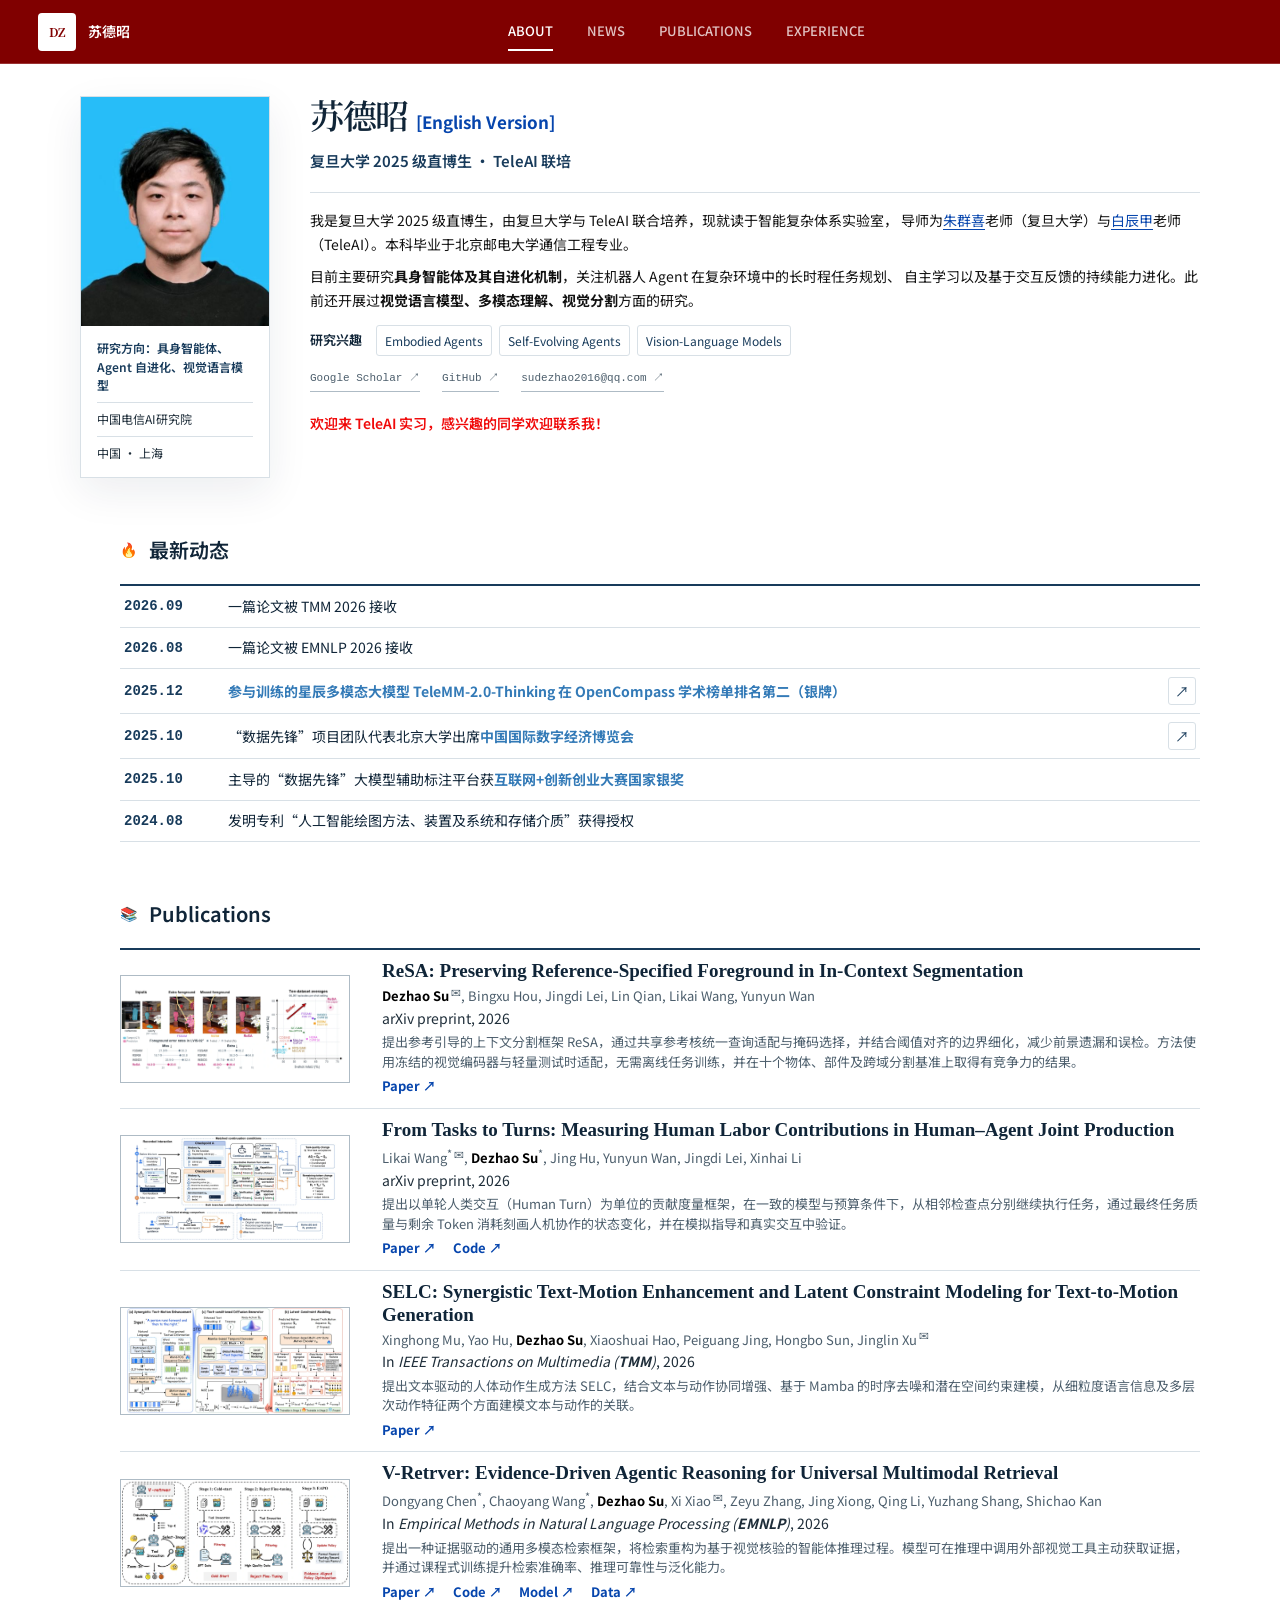
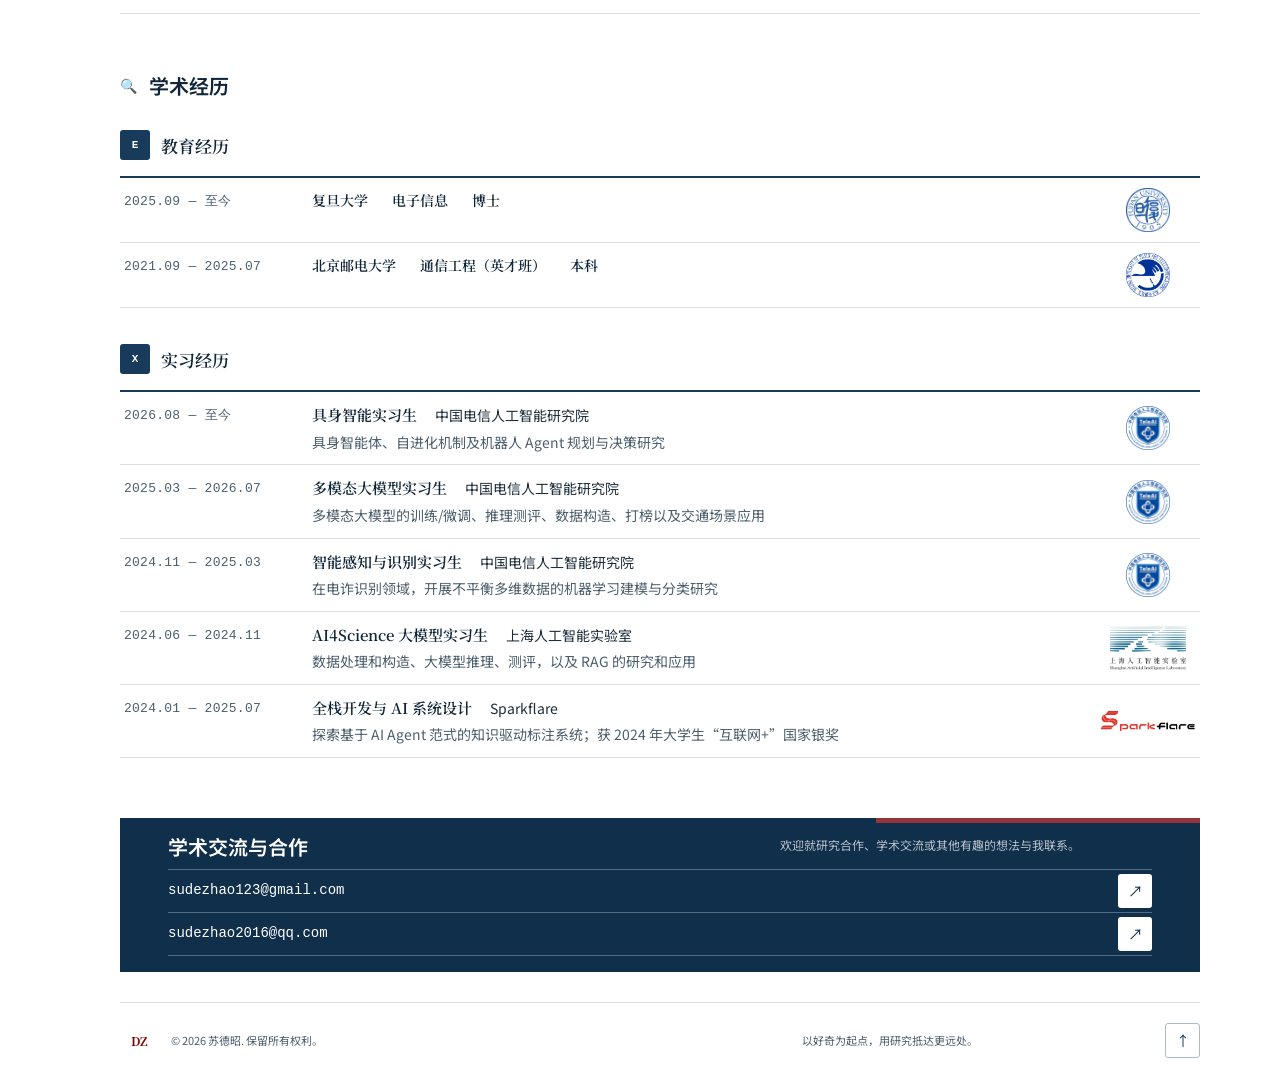
==== commit 64c7a123: "提升论文缩略图清晰度并补充ReSA论文链接" ====
--- a/index.html
+++ b/index.html
@@ -258,11 +258,12 @@
               >
                 <img
                   class="publication-image"
-                  src="assets/thumbnails/resa-figure-1.webp"
+                  src="assets/thumbnails/resa-figure-1.webp?v=20261123"
                   alt="ReSA 论文图 1：前景覆盖、遗漏与误检，以及十个基准上的分割性能对比"
                   width="1488"
                   height="534"
                   loading="eager"
+                  fetchpriority="high"
                   decoding="async"
                 />
               </a>
@@ -277,6 +278,9 @@
                 <p class="publication-description">
                   提出参考引导的上下文分割框架 ReSA，通过共享参考核统一查询适配与掩码选择，并结合阈值对齐的边界细化，减少前景遗漏和误检。方法使用冻结的视觉编码器与轻量测试时适配，无需离线任务训练，并在十个物体、部件及跨域分割基准上取得有竞争力的结果。
                 </p>
+                <div class="publication-links">
+                  <a class="publication-link" href="https://arxiv.org/abs/2611.27341" target="_blank" rel="noreferrer">Paper ↗</a>
+                </div>
               </div>
             </article>
 
@@ -290,11 +294,12 @@
               >
                 <img
                   class="publication-image"
-                  src="assets/thumbnails/tasks-to-turns-framework.webp"
+                  src="assets/thumbnails/tasks-to-turns-framework.webp?v=20261123"
                   alt="From Tasks to Turns 人类与智能体协作贡献度量框架"
                   width="1381"
                   height="717"
                   loading="eager"
+                  fetchpriority="high"
                   decoding="async"
                 />
               </a>
@@ -326,11 +331,12 @@
               >
                 <img
                   class="publication-image"
-                  src="assets/thumbnails/selc-framework.webp"
+                  src="assets/thumbnails/selc-framework.webp?v=20261123"
                   alt="SELC 文本驱动人体动作生成框架"
                   width="1900"
                   height="928"
                   loading="eager"
+                  fetchpriority="high"
                   decoding="async"
                 />
               </a>
@@ -361,11 +367,12 @@
               >
                 <img
                   class="publication-image"
-                  src="assets/thumbnails/v-retrver-figure-2.webp"
+                  src="assets/thumbnails/v-retrver-figure-2.webp?v=20261123"
                   alt="V-Retrver 框架总览，论文 Figure 2"
                   width="3143"
                   height="1475"
                   loading="eager"
+                  fetchpriority="high"
                   decoding="async"
                 />
               </a>
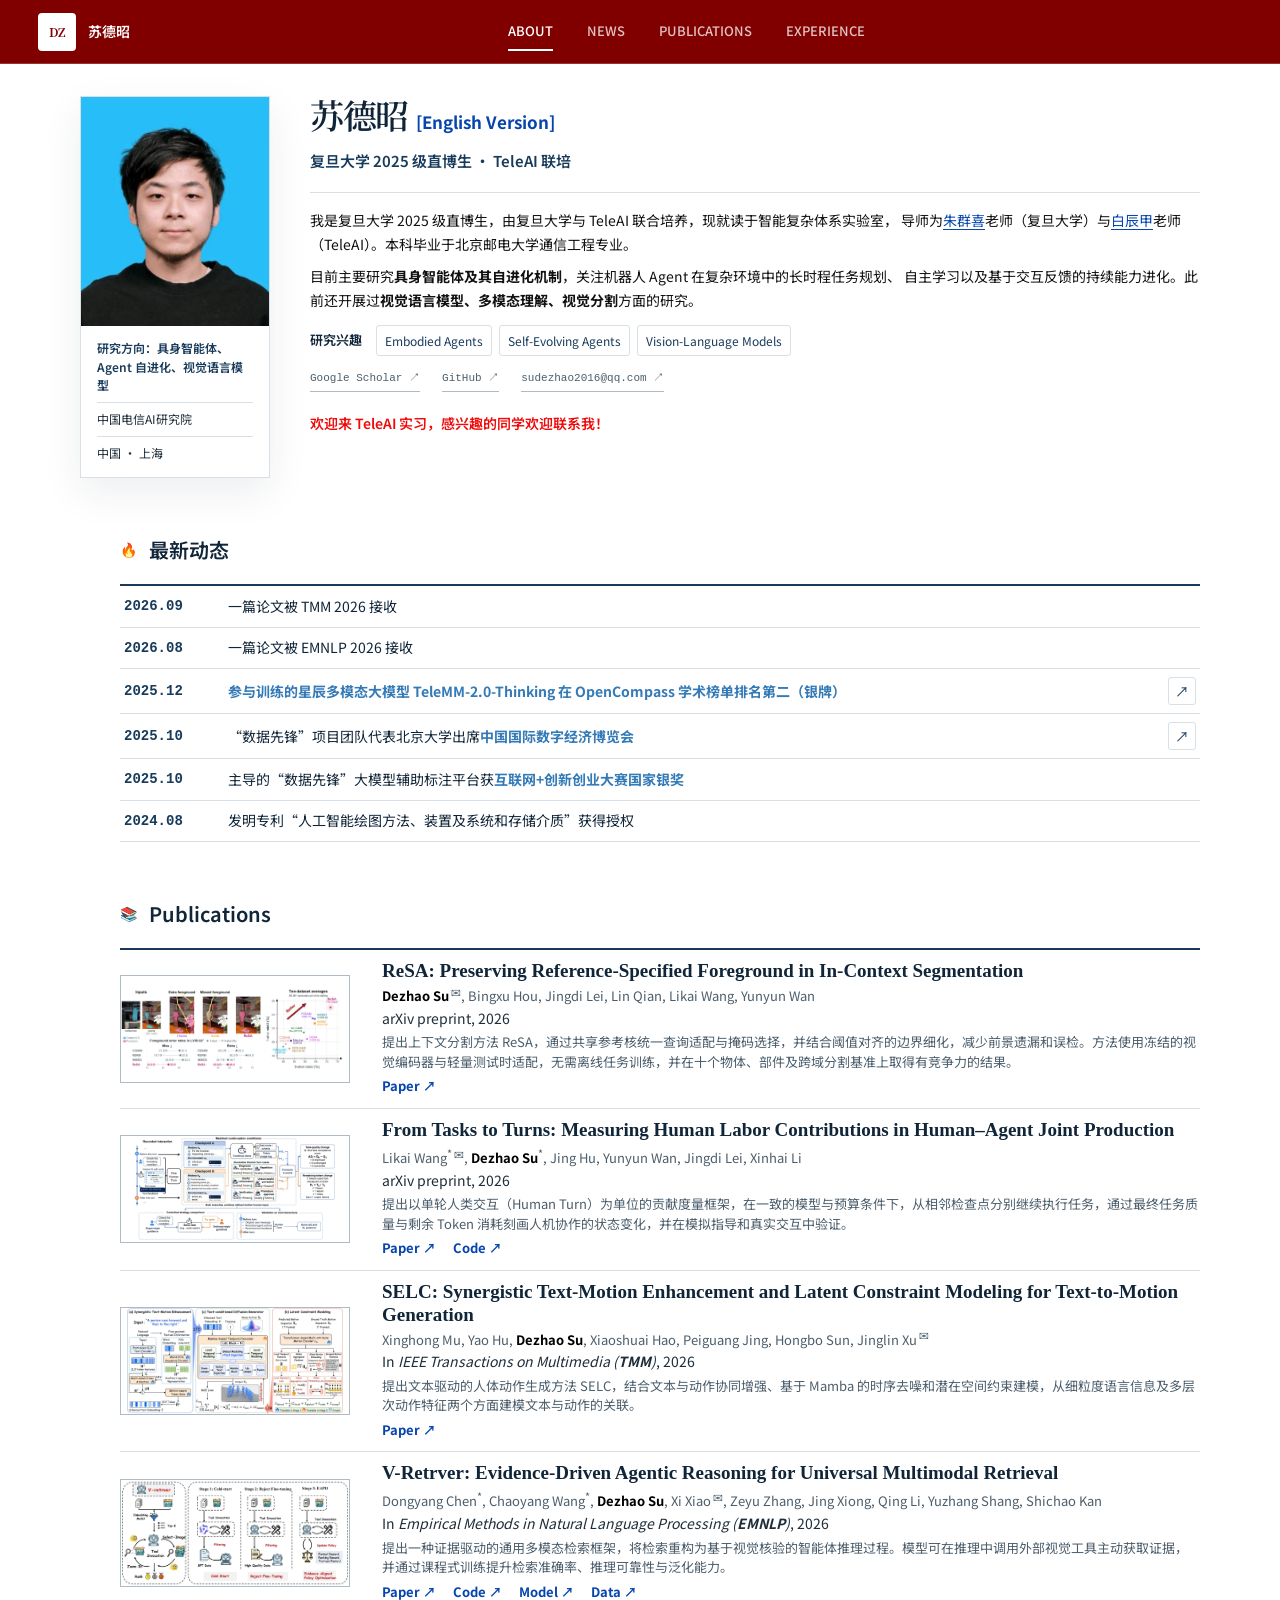
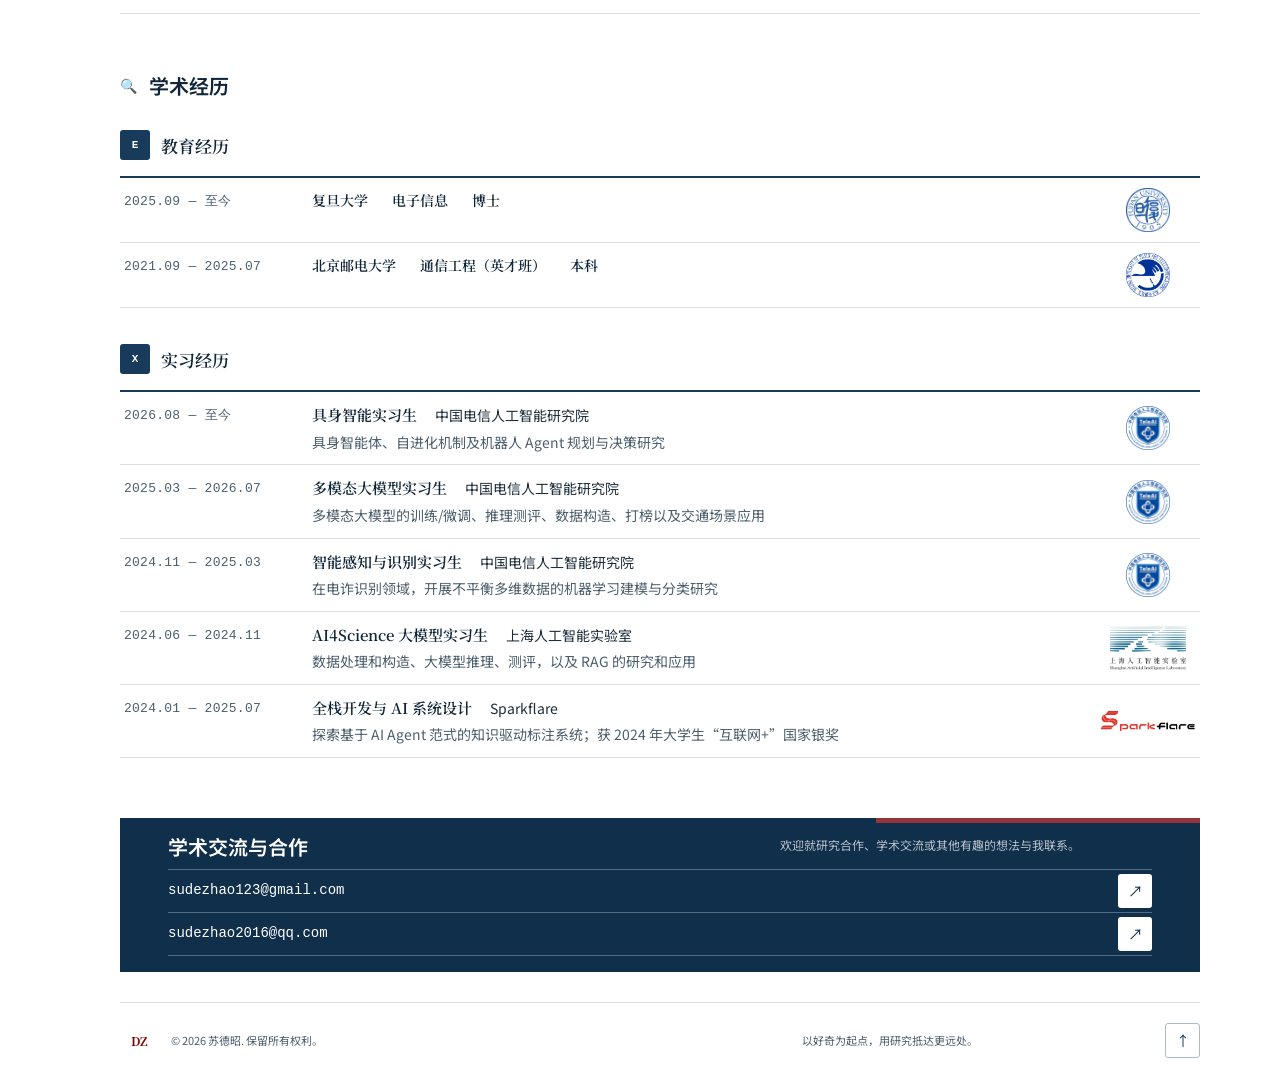
==== commit e931b807: "调整ReSA上下文分割方法简介" ====
--- a/index.html
+++ b/index.html
@@ -276,7 +276,7 @@
                 </p>
                 <p class="publication-venue">arXiv preprint, 2026</p>
                 <p class="publication-description">
-                  提出参考引导的上下文分割框架 ReSA，通过共享参考核统一查询适配与掩码选择，并结合阈值对齐的边界细化，减少前景遗漏和误检。方法使用冻结的视觉编码器与轻量测试时适配，无需离线任务训练，并在十个物体、部件及跨域分割基准上取得有竞争力的结果。
+                  提出上下文分割方法 ReSA，通过共享参考核统一查询适配与掩码选择，并结合阈值对齐的边界细化，减少前景遗漏和误检。方法使用冻结的视觉编码器与轻量测试时适配，无需离线任务训练，并在十个物体、部件及跨域分割基准上取得有竞争力的结果。
                 </p>
                 <div class="publication-links">
                   <a class="publication-link" href="https://arxiv.org/abs/2611.27341" target="_blank" rel="noreferrer">Paper ↗</a>
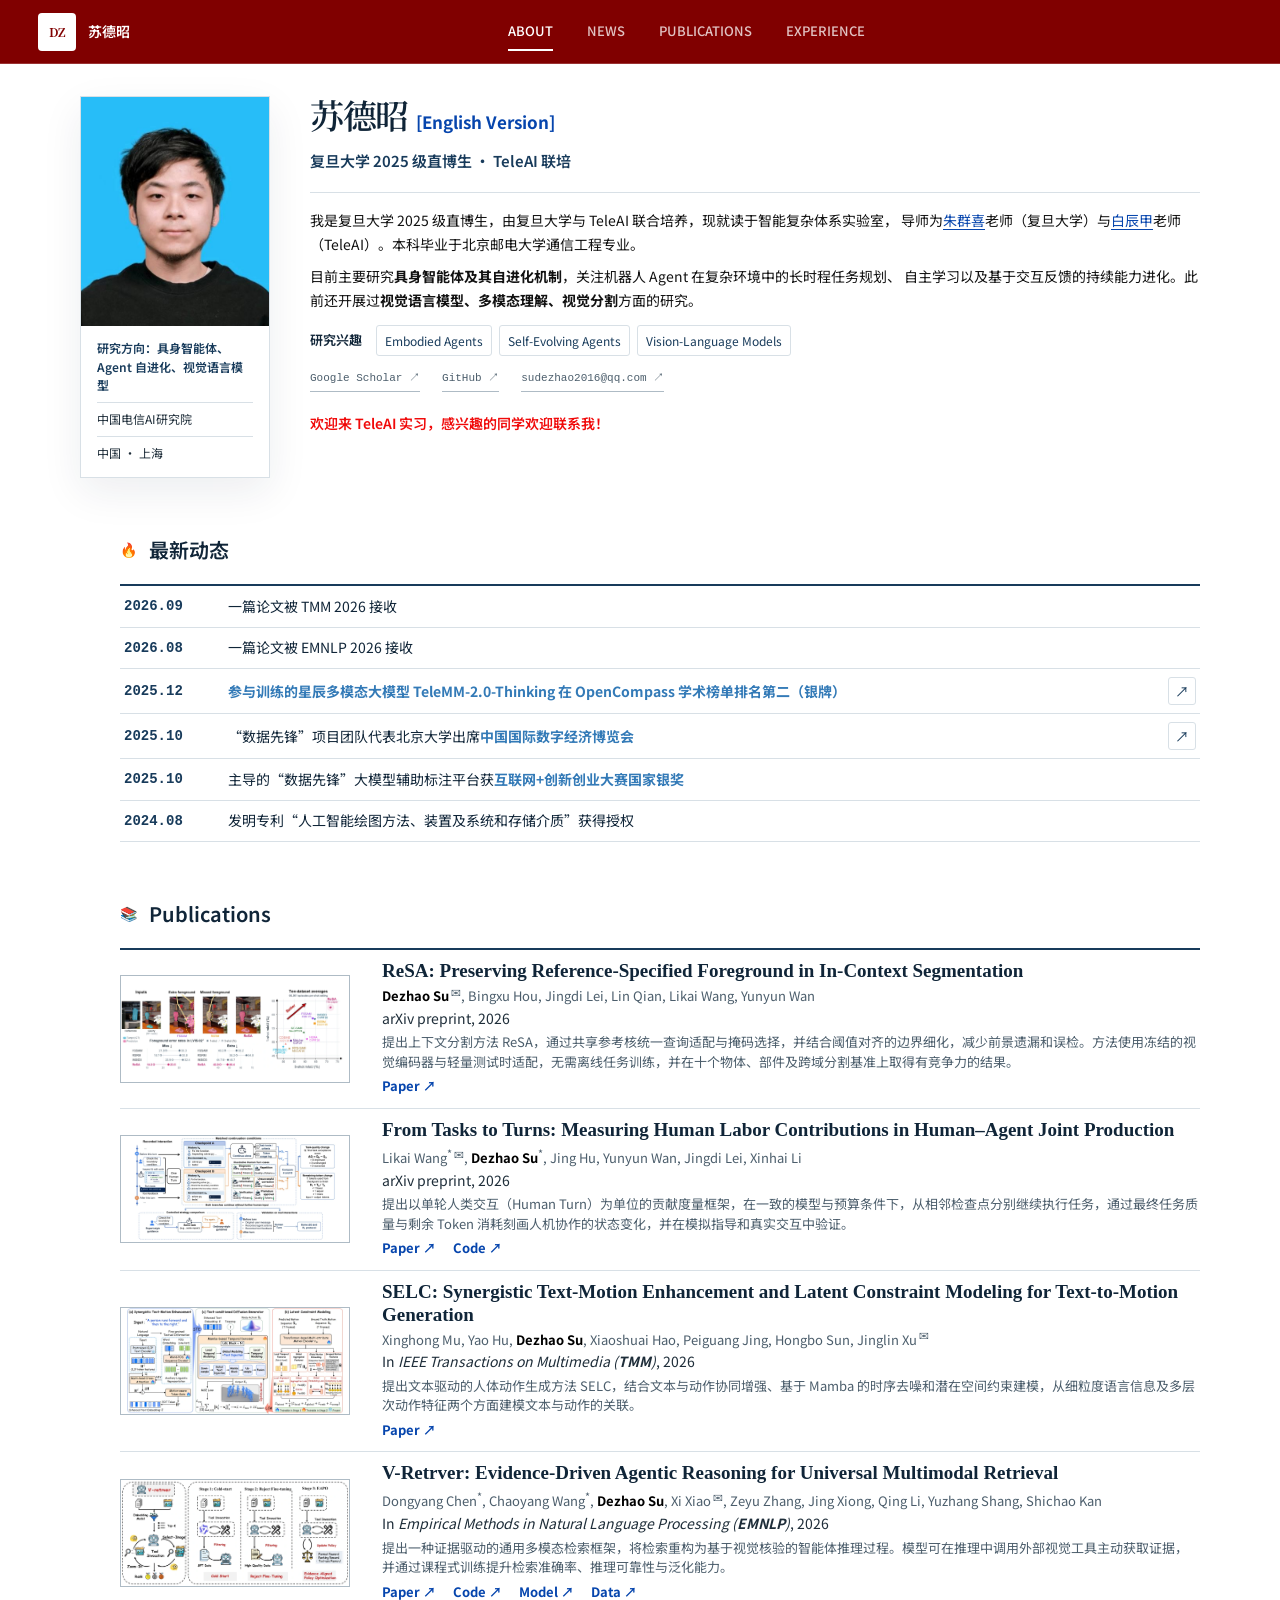
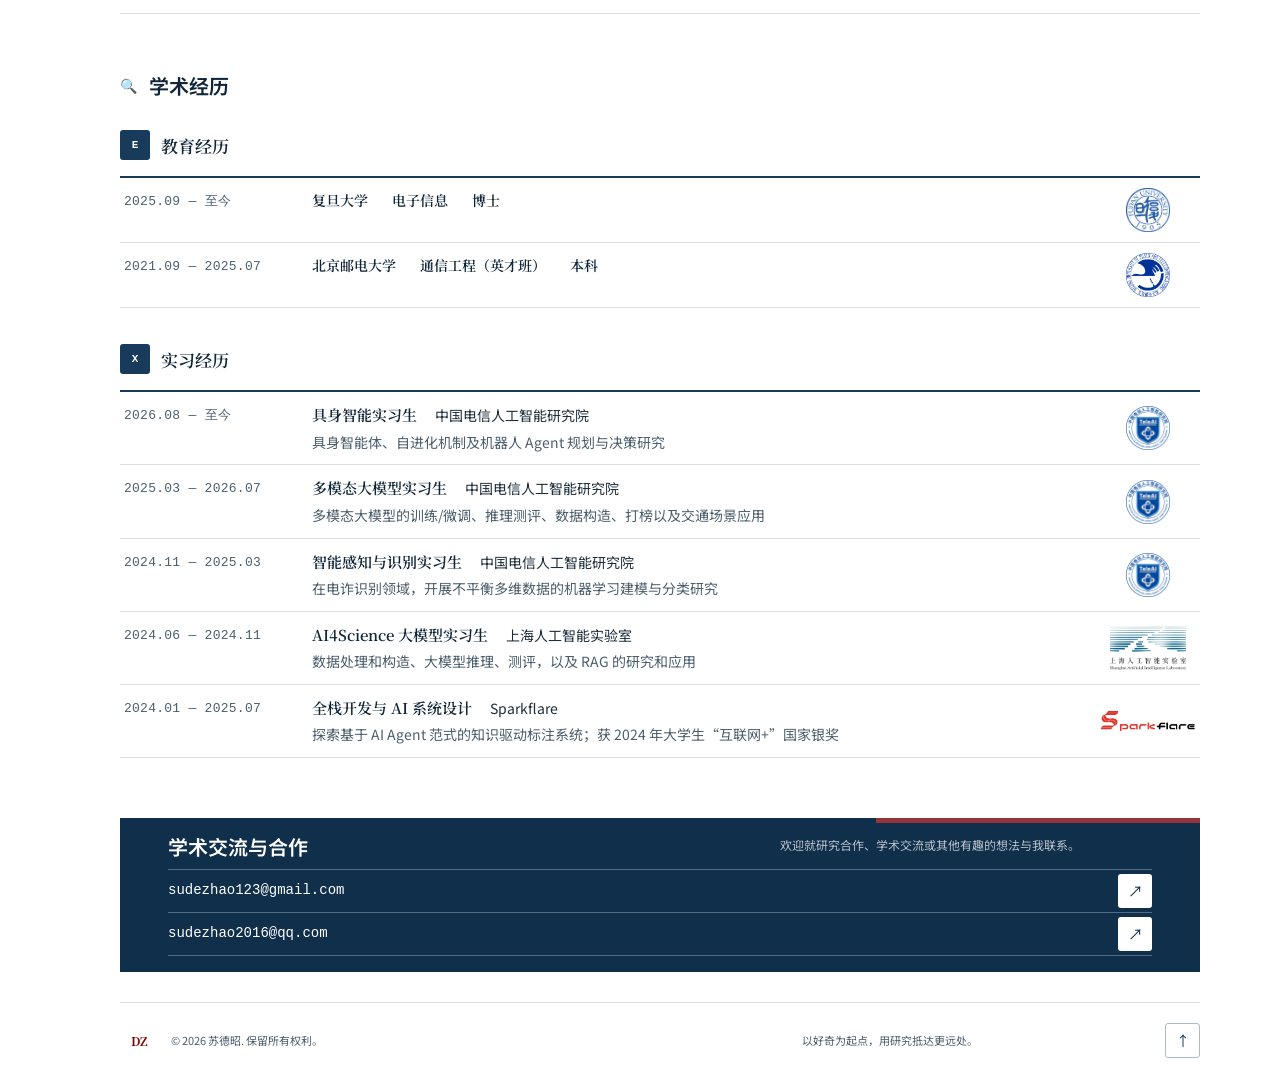
==== commit 1fc9dbdc: "本地托管Noto字体并移除Google字体依赖" ====
--- a/index.html
+++ b/index.html
@@ -32,6 +32,11 @@
     <link rel="sitemap" type="application/xml" href="https://sudezhao2002.github.io/sitemap.xml" />
     <link rel="icon" href="assets/favicon.svg" type="image/svg+xml" />
     <link rel="stylesheet" href="styles.css?v=c75f45dbf383" />
+    <!-- 本地字体按需异步加载，字体文件位于 assets/fonts。 -->
+    <link rel="stylesheet" href="assets/fonts/fonts.css" media="print" onload="this.media='all'" />
+    <noscript>
+      <link rel="stylesheet" href="assets/fonts/fonts.css" />
+    </noscript>
     <script src="script.js" defer></script>
     <script type="application/ld+json">
       {
--- a/styles.css
+++ b/styles.css
@@ -1,5 +1,3 @@
-@import url("https://fonts.googleapis.com/css2?family=Noto+Sans+SC:wght@300;400;500;600;700&family=Noto+Serif+SC:wght@500;600;700&display=swap");
-
 /*
   CSS 快速修改说明（直接 Ctrl+F 搜索类名）：
   顶部栏：site-header
@@ -10,6 +8,7 @@
   学术经历标题：journey-title
   联系标题：contact-title
   论文标题：publication-title
+  本地字体文件：assets/fonts/fonts.css（按需加载，无需修改字体分片）
   大图预览：image-viewer / image-viewer-image / image-viewer-close / image-viewer-status
 */
 
--- a/assets/fonts/fonts.css
+++ b/assets/fonts/fonts.css
@@ -0,0 +1,1626 @@
+/* Self-hosted Noto Sans SC and Noto Serif SC. See the accompanying OFL licenses. */
+@font-face {
+  font-family: 'Noto Sans SC';
+  font-style: normal;
+  font-weight: 300 700;
+  font-display: swap;
+  src: url(noto-sans-sc-008dc87bc808.woff2) format('woff2');
+  unicode-range: U+1f1e9-1f1f5, U+1f1f7-1f1ff, U+1f21a, U+1f232, U+1f234-1f237, U+1f250-1f251, U+1f300, U+1f302-1f308, U+1f30a-1f311, U+1f315, U+1f319-1f320, U+1f324, U+1f327, U+1f32a, U+1f32c-1f32d, U+1f330-1f357, U+1f359-1f37e;
+}
+@font-face {
+  font-family: 'Noto Sans SC';
+  font-style: normal;
+  font-weight: 300 700;
+  font-display: swap;
+  src: url(noto-sans-sc-8cf124c9e2ab.woff2) format('woff2');
+  unicode-range: U+fee3, U+fef3, U+ff03-ff04, U+ff07, U+ff0a, U+ff17-ff19, U+ff1c-ff1d, U+ff20-ff3a, U+ff3c, U+ff3e-ff5b, U+ff5d, U+ff61-ff65, U+ff67-ff6a, U+ff6c, U+ff6f-ff78, U+ff7a-ff7d, U+ff80-ff84, U+ff86, U+ff89-ff8e, U+ff92, U+ff97-ff9b, U+ff9d-ff9f, U+ffe0-ffe4, U+ffe6, U+ffe9, U+ffeb, U+ffed, U+fffc, U+1f004, U+1f170-1f171, U+1f192-1f195, U+1f198-1f19a, U+1f1e6-1f1e8;
+}
+@font-face {
+  font-family: 'Noto Sans SC';
+  font-style: normal;
+  font-weight: 300 700;
+  font-display: swap;
+  src: url(noto-sans-sc-8465bb57d8bb.woff2) format('woff2');
+  unicode-range: U+f0a7, U+f0b2, U+f0b7, U+f0c9, U+f0d8, U+f0da, U+f0dc-f0dd, U+f0e0, U+f0e6, U+f0eb, U+f0fc, U+f101, U+f104-f105, U+f107, U+f10b, U+f11b, U+f14b, U+f18a, U+f193, U+f1d6-f1d7, U+f244, U+f27a, U+f296, U+f2ae, U+f471, U+f4b3, U+f610-f611, U+f880-f881, U+f8ec, U+f8f5, U+f8ff, U+f901, U+f90a, U+f92c-f92d, U+f934, U+f937, U+f941, U+f965, U+f967, U+f969, U+f96b, U+f96f, U+f974, U+f978-f979, U+f97e, U+f981, U+f98a, U+f98e, U+f997, U+f99c, U+f9b2, U+f9b5, U+f9ba, U+f9be, U+f9ca, U+f9d0-f9d1, U+f9dd, U+f9e0-f9e1, U+f9e4, U+f9f7, U+fa00-fa01, U+fa08, U+fa0a, U+fa11, U+fb01-fb02, U+fdfc, U+fe0e, U+fe30-fe31, U+fe33-fe44, U+fe49-fe52, U+fe54-fe57, U+fe59-fe66, U+fe68-fe6b, U+fe8e, U+fe92-fe93, U+feae, U+feb8, U+fecb-fecc, U+fee0;
+}
+@font-face {
+  font-family: 'Noto Sans SC';
+  font-style: normal;
+  font-weight: 300 700;
+  font-display: swap;
+  src: url(noto-sans-sc-147cccb8afc7.woff2) format('woff2');
+  unicode-range: U+9f83, U+9f85-9f8d, U+9f90-9f91, U+9f94-9f96, U+9f98, U+9f9b-9f9c, U+9f9e, U+9fa0, U+9fa2, U+9ff0-9fff, U+a001, U+a007, U+a025, U+a046-a047, U+a057, U+a072, U+a078-a079, U+a083, U+a085, U+a100, U+a118, U+a132, U+a134, U+a1f4, U+a242, U+a4a6, U+a4aa, U+a4b0-a4b1, U+a4b3, U+a9c1-a9c2, U+ac00-ac01, U+ac04, U+ac08, U+ac10-ac11, U+ac13-ac16, U+ac19, U+ac1c-ac1d, U+ac24, U+ac70-ac71, U+ac74, U+ac77-ac78, U+ac80-ac81, U+ac83, U+ac8c, U+ac90, U+ac9f-aca0, U+aca8-aca9, U+acac, U+acb0, U+acbd, U+acc1, U+acc4, U+ace0-ace1, U+ace4, U+ace8, U+acf3, U+acf5, U+acfc-acfd, U+ad00, U+ad0c, U+ad11, U+ad1c, U+ad34, U+ad50, U+ad64, U+ad6c, U+ad70, U+ad74, U+ad7f, U+ad81, U+ad8c, U+adc0, U+adc8, U+addc, U+ade0, U+adf8-adf9, U+adfc, U+ae00, U+ae08-ae09, U+ae0b, U+ae30, U+ae34, U+ae38, U+ae40, U+ae4a, U+ae4c, U+ae54, U+ae68, U+aebc, U+aed8, U+af2c-af2d;
+}
+@font-face {
+  font-family: 'Noto Sans SC';
+  font-style: normal;
+  font-weight: 300 700;
+  font-display: swap;
+  src: url(noto-sans-sc-795da5a290f7.woff2) format('woff2');
+  unicode-range: U+9e30-9e33, U+9e35-9e3b, U+9e3e, U+9e40-9e44, U+9e46-9e4e, U+9e51, U+9e53, U+9e55-9e58, U+9e5a-9e5c, U+9e5e-9e63, U+9e66-9e6e, U+9e71, U+9e73, U+9e75, U+9e78-9e79, U+9e7c-9e7e, U+9e82, U+9e86-9e88, U+9e8b-9e8c, U+9e90-9e91, U+9e93, U+9e95, U+9e97, U+9e9d, U+9ea4-9ea5, U+9ea9-9eaa, U+9eb4-9eb5, U+9eb8-9eba, U+9ebc-9ebf, U+9ec3, U+9ec9, U+9ecd, U+9ed0, U+9ed2-9ed3, U+9ed5-9ed6, U+9ed9, U+9edc-9edd, U+9edf-9ee0, U+9ee2, U+9ee5, U+9ee7-9eea, U+9eef, U+9ef1, U+9ef3-9ef4, U+9ef6, U+9ef9, U+9efb-9efc, U+9efe, U+9f0b, U+9f0d, U+9f10, U+9f14, U+9f17, U+9f19, U+9f22, U+9f29, U+9f2c, U+9f2f, U+9f31, U+9f37, U+9f39, U+9f3d-9f3e, U+9f41, U+9f4a-9f4b, U+9f51-9f52, U+9f61-9f63, U+9f66-9f67, U+9f80-9f81;
+}
+@font-face {
+  font-family: 'Noto Sans SC';
+  font-style: normal;
+  font-weight: 300 700;
+  font-display: swap;
+  src: url(noto-sans-sc-77d331ba8ff8.woff2) format('woff2');
+  unicode-range: U+9c82-9c83, U+9c85-9c8c, U+9c8e-9c92, U+9c94-9c9b, U+9c9e-9ca3, U+9ca5-9ca7, U+9ca9, U+9cab, U+9cad-9cae, U+9cb1-9cb7, U+9cb9-9cbd, U+9cbf-9cc0, U+9cc3, U+9cc5-9cc7, U+9cc9-9cd1, U+9cd3-9cda, U+9cdc-9cdd, U+9cdf, U+9ce1-9ce3, U+9ce5, U+9ce9, U+9cee-9cef, U+9cf3-9cf4, U+9cf6, U+9cfc-9cfd, U+9d02, U+9d08-9d09, U+9d12, U+9d1b, U+9d1e, U+9d26, U+9d28, U+9d37, U+9d3b, U+9d3f, U+9d51, U+9d59, U+9d5c-9d5d, U+9d5f-9d61, U+9d6c, U+9d70, U+9d72, U+9d7a, U+9d7e, U+9d84, U+9d89, U+9d8f, U+9d92, U+9daf, U+9db4, U+9db8, U+9dbc, U+9dc4, U+9dc7, U+9dc9, U+9dd7, U+9ddf, U+9df2, U+9df9-9dfa, U+9e0a, U+9e11, U+9e1a, U+9e1e, U+9e20, U+9e22, U+9e28-9e2c, U+9e2e-9e2f;
+}
+@font-face {
+  font-family: 'Noto Sans SC';
+  font-style: normal;
+  font-weight: 300 700;
+  font-display: swap;
+  src: url(noto-sans-sc-60dd7500d663.woff2) format('woff2');
+  unicode-range: U+9a80, U+9a83, U+9a85, U+9a88-9a8a, U+9a8d-9a8e, U+9a90, U+9a92-9a93, U+9a95-9a96, U+9a98-9a99, U+9a9b-9aa2, U+9aa5, U+9aa7, U+9aaf-9ab1, U+9ab5-9ab6, U+9ab9-9aba, U+9ac0-9ac4, U+9ac8, U+9acb-9acc, U+9ace-9acf, U+9ad1-9ad2, U+9ad9, U+9adf, U+9ae1, U+9ae3, U+9aea-9aeb, U+9aed-9aef, U+9af4, U+9af9, U+9afb, U+9b03-9b04, U+9b06, U+9b08, U+9b0d, U+9b0f-9b10, U+9b13, U+9b18, U+9b1a, U+9b1f, U+9b22-9b23, U+9b25, U+9b27-9b28, U+9b2a, U+9b2f, U+9b31-9b32, U+9b3b, U+9b43, U+9b46-9b49, U+9b4d-9b4e, U+9b51, U+9b56, U+9b58, U+9b5a, U+9b5c, U+9b5f, U+9b61-9b62, U+9b6f, U+9b77, U+9b80, U+9b88, U+9b8b, U+9b8e, U+9b91, U+9b9f-9ba0, U+9ba8, U+9baa-9bab, U+9bad-9bae, U+9bb0-9bb1, U+9bb8, U+9bc9-9bca, U+9bd3, U+9bd6, U+9bdb, U+9be8, U+9bf0-9bf1, U+9c02, U+9c10, U+9c15, U+9c24, U+9c2d, U+9c32, U+9c39, U+9c3b, U+9c40, U+9c47-9c49, U+9c53, U+9c57, U+9c64, U+9c72, U+9c77-9c78, U+9c7b, U+9c7f-9c80;
+}
+@font-face {
+  font-family: 'Noto Sans SC';
+  font-style: normal;
+  font-weight: 300 700;
+  font-display: swap;
+  src: url(noto-sans-sc-3d7487b97580.woff2) format('woff2');
+  unicode-range: U+98dd, U+98e1-98e2, U+98e7-98ea, U+98ec, U+98ee-98ef, U+98f2, U+98f4, U+98fc-98fe, U+9903, U+9905, U+9908, U+990a, U+990c-990d, U+9913-9914, U+9918, U+991a-991b, U+991e, U+9921, U+9928, U+992c, U+992e, U+9935, U+9938-9939, U+993d-993e, U+9945, U+994b-994c, U+9951-9952, U+9954-9955, U+9957, U+995e, U+9963, U+9966-9969, U+996b-996c, U+996f, U+9974-9975, U+9977-9979, U+997d-997e, U+9980-9981, U+9983-9984, U+9987, U+998a-998b, U+998d-9991, U+9993-9995, U+9997-9998, U+99a5, U+99ab, U+99ad-99ae, U+99b1, U+99b3-99b4, U+99bc, U+99bf, U+99c1, U+99c3-99c6, U+99cc, U+99d0, U+99d2, U+99d5, U+99db, U+99dd, U+99e1, U+99ed, U+99f1, U+99ff, U+9a01, U+9a03-9a04, U+9a0e-9a0f, U+9a11-9a13, U+9a19, U+9a1b, U+9a28, U+9a2b, U+9a30, U+9a32, U+9a37, U+9a40, U+9a45, U+9a4a, U+9a4d-9a4e, U+9a52, U+9a55, U+9a57, U+9a5a-9a5b, U+9a5f, U+9a62, U+9a65, U+9a69, U+9a6b, U+9a6e, U+9a75, U+9a77-9a7a, U+9a7d;
+}
+@font-face {
+  font-family: 'Noto Sans SC';
+  font-style: normal;
+  font-weight: 300 700;
+  font-display: swap;
+  src: url(noto-sans-sc-8358e55bdb42.woff2) format('woff2');
+  unicode-range: U+975b-975c, U+9763, U+9765-9766, U+976c-976d, U+9773, U+9776, U+977a, U+977c, U+9784-9785, U+978e-978f, U+9791-9792, U+9794-9795, U+9798, U+979a, U+979e, U+97a3, U+97a5-97a6, U+97a8, U+97ab-97ac, U+97ae-97af, U+97b2, U+97b4, U+97c6, U+97cb-97cc, U+97d3, U+97d8, U+97dc, U+97e1, U+97ea-97eb, U+97ee, U+97fb, U+97fe-97ff, U+9801-9803, U+9805-9806, U+9808, U+980c, U+9810-9814, U+9817-9818, U+981e, U+9820-9821, U+9824, U+9828, U+982b-982d, U+9830, U+9834, U+9838-9839, U+983c, U+9846, U+984d-984f, U+9851-9852, U+9854-9855, U+9857-9858, U+985a-985b, U+9862-9863, U+9865, U+9867, U+986b, U+986f-9871, U+9877-9878, U+987c, U+9880, U+9883, U+9885, U+9889, U+988b-988f, U+9893-9895, U+9899-989b, U+989e-989f, U+98a1-98a2, U+98a5-98a7, U+98a9, U+98af, U+98b1, U+98b6, U+98ba, U+98be, U+98c3-98c4, U+98c6-98c8, U+98cf-98d6, U+98da-98db;
+}
+@font-face {
+  font-family: 'Noto Sans SC';
+  font-style: normal;
+  font-weight: 300 700;
+  font-display: swap;
+  src: url(noto-sans-sc-ea952b1b0ca0.woff2) format('woff2');
+  unicode-range: U+95c4-95ca, U+95cc-95cd, U+95d4-95d6, U+95d8, U+95e1-95e2, U+95e9, U+95f0-95f1, U+95f3, U+95f6, U+95fc, U+95fe-95ff, U+9602-9604, U+9606-960d, U+960f, U+9611-9613, U+9615-9617, U+9619-961b, U+961d, U+9621, U+9628, U+962f, U+963c-963e, U+9641-9642, U+9649, U+9654, U+965b-965f, U+9661, U+9663, U+9665, U+9667-9668, U+966c, U+9670, U+9672-9674, U+9678, U+967a, U+967d, U+9682, U+9685, U+9688, U+968a, U+968d-968e, U+9695, U+9697-9698, U+969e, U+96a0, U+96a3-96a4, U+96a8, U+96aa, U+96b0-96b1, U+96b3-96b4, U+96b7-96b9, U+96bb-96bd, U+96c9, U+96cb, U+96ce, U+96d1-96d2, U+96d6, U+96d9, U+96db-96dc, U+96de, U+96e0, U+96e3, U+96e9, U+96eb, U+96f0-96f2, U+96f9, U+96ff, U+9701-9702, U+9705, U+9708, U+970a, U+970e-970f, U+9711, U+9719, U+9727, U+972a, U+972d, U+9730, U+973d, U+9742, U+9744, U+9748-9749, U+9750-9751, U+975a;
+}
+@font-face {
+  font-family: 'Noto Sans SC';
+  font-style: normal;
+  font-weight: 300 700;
+  font-display: swap;
+  src: url(noto-sans-sc-867f0388b58e.woff2) format('woff2');
+  unicode-range: U+94f5, U+94f7, U+94f9, U+94fb-94fd, U+94ff, U+9503-9504, U+9506-9507, U+9509-950a, U+950d-950f, U+9511-9518, U+951a-9520, U+9522, U+9528-952d, U+9530-953a, U+953c-953f, U+9543-9546, U+9548-9550, U+9552-9555, U+9557-955b, U+955d-9568, U+956a-956d, U+9570-9574, U+9583, U+9586, U+9589, U+958e-958f, U+9591-9592, U+9594, U+9598-9599, U+959e-95a0, U+95a2-95a6, U+95a8-95b2, U+95b4, U+95b8-95c3;
+}
+@font-face {
+  font-family: 'Noto Sans SC';
+  font-style: normal;
+  font-weight: 300 700;
+  font-display: swap;
+  src: url(noto-sans-sc-8b56d5441e16.woff2) format('woff2');
+  unicode-range: U+941c-942b, U+942d-942e, U+9432-9433, U+9435, U+9438, U+943a, U+943e, U+9444, U+944a, U+9451-9452, U+945a, U+9462-9463, U+9465, U+9470-9487, U+948a-9492, U+9494-9498, U+949a, U+949c-949d, U+94a1, U+94a3-94a4, U+94a8, U+94aa-94ad, U+94af, U+94b2, U+94b4-94ba, U+94bc-94c0, U+94c4, U+94c6-94db, U+94de-94ec, U+94ee-94f1, U+94f3;
+}
+@font-face {
+  font-family: 'Noto Sans SC';
+  font-style: normal;
+  font-weight: 300 700;
+  font-display: swap;
+  src: url(noto-sans-sc-4cc6d8faf042.woff2) format('woff2');
+  unicode-range: U+92ec-92ed, U+92f0, U+92f3, U+92f8, U+92fc, U+9304, U+9306, U+9310, U+9312, U+9315, U+9318, U+931a, U+931e, U+9320-9322, U+9324, U+9326-9329, U+932b-932c, U+932f, U+9331-9332, U+9335-9336, U+933e, U+9340-9341, U+934a-9360, U+9362-9363, U+9365-936b, U+936e, U+9375, U+937e, U+9382, U+938a, U+938c, U+938f, U+9393-9394, U+9396-9397, U+939a, U+93a2, U+93a7, U+93ac-93cd, U+93d0-93d1, U+93d6-93d8, U+93de-93df, U+93e1-93e2, U+93e4, U+93f8, U+93fb, U+93fd, U+940e-941a;
+}
+@font-face {
+  font-family: 'Noto Sans SC';
+  font-style: normal;
+  font-weight: 300 700;
+  font-display: swap;
+  src: url(noto-sans-sc-3884819a0f36.woff2) format('woff2');
+  unicode-range: U+9163-9164, U+9169, U+9170, U+9172, U+9174, U+9179-917a, U+917d-917e, U+9182-9183, U+9185, U+918c-918d, U+9190-9191, U+919a, U+919c, U+91a1-91a4, U+91a8, U+91aa-91af, U+91b4-91b5, U+91b8, U+91ba, U+91be, U+91c0-91c1, U+91c6, U+91c8, U+91cb, U+91d0, U+91d2, U+91d7-91d8, U+91dd, U+91e3, U+91e6-91e7, U+91ed, U+91f0, U+91f5, U+91f9, U+9200, U+9205, U+9207-920a, U+920d-920e, U+9210, U+9214-9215, U+921c, U+921e, U+9221, U+9223-9227, U+9229-922a, U+922d, U+9234-9235, U+9237, U+9239-923a, U+923c-9240, U+9244-9246, U+9249, U+924e-924f, U+9251, U+9253, U+9257, U+925b, U+925e, U+9262, U+9264-9266, U+9268, U+926c, U+926f, U+9271, U+927b, U+927e, U+9280, U+9283, U+9285-928a, U+928e, U+9291, U+9293, U+9296, U+9298, U+929c-929d, U+92a8, U+92ab-92ae, U+92b3, U+92b6-92b7, U+92b9, U+92c1, U+92c5-92c6, U+92c8, U+92cc, U+92d0, U+92d2, U+92e4, U+92ea;
+}
+@font-face {
+  font-family: 'Noto Sans SC';
+  font-style: normal;
+  font-weight: 300 700;
+  font-display: swap;
+  src: url(noto-sans-sc-eaac29c76943.woff2) format('woff2');
+  unicode-range: U+9004, U+900b, U+9011, U+9015-9016, U+901e, U+9021, U+9026, U+902d, U+902f, U+9031, U+9035-9036, U+9039-903a, U+9041, U+9044-9046, U+904a, U+904f-9052, U+9054-9055, U+9058-9059, U+905b-905e, U+9060-9062, U+9068-9069, U+906f, U+9072, U+9074, U+9076-907a, U+907c-907d, U+9081, U+9083, U+9085, U+9087-908b, U+908f, U+9095, U+9097, U+9099-909b, U+909d, U+90a0-90a1, U+90a8-90a9, U+90ac, U+90b0, U+90b2-90b4, U+90b6, U+90b8, U+90ba, U+90bd-90be, U+90c3-90c5, U+90c7-90c8, U+90cf-90d0, U+90d3, U+90d5, U+90d7, U+90da-90dc, U+90de, U+90e2, U+90e4, U+90e6-90e7, U+90ea-90eb, U+90ef, U+90f4-90f5, U+90f7, U+90fe-9100, U+9104, U+9109, U+910c, U+9112, U+9114-9115, U+9118, U+911c, U+911e, U+9120, U+9122-9123, U+9127, U+912d, U+912f-9132, U+9139-913a, U+9143, U+9146, U+9149-914a, U+914c, U+914e-9150, U+9154, U+9157, U+915a, U+915d-915e, U+9161-9162;
+}
+@font-face {
+  font-family: 'Noto Sans SC';
+  font-style: normal;
+  font-weight: 300 700;
+  font-display: swap;
+  src: url(noto-sans-sc-15a0363dca6b.woff2) format('woff2');
+  unicode-range: U+8e41-8e42, U+8e47, U+8e49-8e4b, U+8e50-8e53, U+8e59-8e5a, U+8e5f-8e60, U+8e64, U+8e69, U+8e6c, U+8e70, U+8e74, U+8e76, U+8e7a-8e7c, U+8e7f, U+8e84-8e85, U+8e87, U+8e89, U+8e8b, U+8e8d, U+8e8f-8e90, U+8e94, U+8e99, U+8e9c, U+8e9e, U+8eaa, U+8eac, U+8eb0, U+8eb6, U+8ec0, U+8ec6, U+8eca-8ece, U+8ed2, U+8eda, U+8edf, U+8ee2, U+8eeb, U+8ef8, U+8efb-8efe, U+8f03, U+8f09, U+8f0b, U+8f12-8f15, U+8f1b, U+8f1d, U+8f1f, U+8f29-8f2a, U+8f2f, U+8f36, U+8f38, U+8f3b, U+8f3e-8f3f, U+8f44-8f45, U+8f49, U+8f4d-8f4e, U+8f5f, U+8f6b, U+8f6d, U+8f71-8f73, U+8f75-8f76, U+8f78-8f7a, U+8f7c, U+8f7e, U+8f81-8f82, U+8f84, U+8f87, U+8f8a-8f8b, U+8f8d-8f8f, U+8f94-8f95, U+8f97-8f9a, U+8fa6, U+8fad-8faf, U+8fb2, U+8fb5-8fb7, U+8fba-8fbc, U+8fbf, U+8fc2, U+8fcb, U+8fcd, U+8fd3, U+8fd5, U+8fd7, U+8fda, U+8fe2-8fe5, U+8fe8-8fe9, U+8fee, U+8ff3-8ff4, U+8ff8, U+8ffa;
+}
+@font-face {
+  font-family: 'Noto Sans SC';
+  font-style: normal;
+  font-weight: 300 700;
+  font-display: swap;
+  src: url(noto-sans-sc-5d251b3f862b.woff2) format('woff2');
+  unicode-range: U+8cbd, U+8cbf-8cc4, U+8cc7-8cc8, U+8cca, U+8ccd, U+8cd1, U+8cd3, U+8cdb-8cdc, U+8cde, U+8ce0, U+8ce2-8ce4, U+8ce6-8ce8, U+8cea, U+8ced, U+8cf4, U+8cf8, U+8cfa, U+8cfc-8cfd, U+8d04-8d05, U+8d07-8d08, U+8d0a, U+8d0d, U+8d0f, U+8d13-8d14, U+8d16, U+8d1b, U+8d20, U+8d30, U+8d32-8d33, U+8d36, U+8d3b, U+8d3d, U+8d40, U+8d42-8d43, U+8d45-8d46, U+8d48-8d4a, U+8d4d, U+8d51, U+8d53, U+8d55, U+8d59, U+8d5c-8d5d, U+8d5f, U+8d61, U+8d66-8d67, U+8d6a, U+8d6d, U+8d71, U+8d73, U+8d84, U+8d90-8d91, U+8d94-8d95, U+8d99, U+8da8, U+8daf, U+8db1, U+8db5, U+8db8, U+8dba, U+8dbc, U+8dbf, U+8dc2, U+8dc4, U+8dc6, U+8dcb, U+8dce-8dcf, U+8dd6-8dd7, U+8dda-8ddb, U+8dde, U+8de1, U+8de3-8de4, U+8de9, U+8deb-8dec, U+8df0-8df1, U+8df6-8dfd, U+8e05, U+8e07, U+8e09-8e0a, U+8e0c, U+8e0e, U+8e10, U+8e14, U+8e1d-8e1f, U+8e23, U+8e26, U+8e2b-8e31, U+8e34-8e35, U+8e39-8e3a, U+8e3d, U+8e40;
+}
+@font-face {
+  font-family: 'Noto Sans SC';
+  font-style: normal;
+  font-weight: 300 700;
+  font-display: swap;
+  src: url(noto-sans-sc-6cda5c60dd49.woff2) format('woff2');
+  unicode-range: U+8b80, U+8b83, U+8b8a, U+8b8c, U+8b90, U+8b93, U+8b99-8b9a, U+8ba0, U+8ba3, U+8ba5-8ba7, U+8baa-8bac, U+8bb4-8bb5, U+8bb7, U+8bb9, U+8bc2-8bc3, U+8bc5, U+8bcb-8bcc, U+8bce-8bd0, U+8bd2-8bd4, U+8bd6, U+8bd8-8bd9, U+8bdc, U+8bdf, U+8be3-8be4, U+8be7-8be9, U+8beb-8bec, U+8bee, U+8bf0, U+8bf2-8bf3, U+8bf6, U+8bf9, U+8bfc-8bfd, U+8bff-8c00, U+8c02, U+8c04, U+8c06-8c07, U+8c0c, U+8c0f, U+8c11-8c12, U+8c14-8c1b, U+8c1d-8c21, U+8c24-8c25, U+8c27, U+8c2a-8c2c, U+8c2e-8c30, U+8c32-8c36, U+8c3f, U+8c47-8c4c, U+8c4e-8c50, U+8c54-8c56, U+8c62, U+8c68, U+8c6c, U+8c73, U+8c78, U+8c7a, U+8c82, U+8c85, U+8c89-8c8a, U+8c8d-8c8e, U+8c90, U+8c93-8c94, U+8c98, U+8c9d-8c9e, U+8ca0-8ca2, U+8ca7-8cac, U+8caf-8cb0, U+8cb3-8cb4, U+8cb6-8cb9, U+8cbb-8cbc;
+}
+@font-face {
+  font-family: 'Noto Sans SC';
+  font-style: normal;
+  font-weight: 300 700;
+  font-display: swap;
+  src: url(noto-sans-sc-5434603ddf2c.woff2) format('woff2');
+  unicode-range: U+8a15-8a18, U+8a1a-8a1b, U+8a1d, U+8a1f, U+8a22-8a23, U+8a25, U+8a2b, U+8a2d, U+8a31, U+8a33-8a34, U+8a36-8a38, U+8a3a, U+8a3c, U+8a3e, U+8a40-8a41, U+8a46, U+8a48, U+8a50, U+8a52, U+8a54-8a55, U+8a58, U+8a5b, U+8a5d-8a63, U+8a66, U+8a69-8a6b, U+8a6d-8a6e, U+8a70, U+8a72-8a73, U+8a7a, U+8a85, U+8a87, U+8a8a, U+8a8c-8a8d, U+8a90-8a92, U+8a95, U+8a98, U+8aa0-8aa1, U+8aa3-8aa6, U+8aa8-8aa9, U+8aac-8aae, U+8ab0, U+8ab2, U+8ab8-8ab9, U+8abc, U+8abe-8abf, U+8ac7, U+8acf, U+8ad2, U+8ad6-8ad7, U+8adb-8adc, U+8adf, U+8ae1, U+8ae6-8ae8, U+8aeb, U+8aed-8aee, U+8af1, U+8af3-8af4, U+8af7-8af8, U+8afa, U+8afe, U+8b00-8b02, U+8b07, U+8b0a, U+8b0c, U+8b0e, U+8b10, U+8b17, U+8b19, U+8b1b, U+8b1d, U+8b20-8b21, U+8b26, U+8b28, U+8b2c, U+8b33, U+8b39, U+8b3e-8b3f, U+8b41, U+8b45, U+8b49, U+8b4c, U+8b4f, U+8b57-8b58, U+8b5a, U+8b5c, U+8b5e, U+8b60, U+8b6c, U+8b6f-8b70, U+8b72, U+8b74, U+8b77, U+8b7d;
+}
+@font-face {
+  font-family: 'Noto Sans SC';
+  font-style: normal;
+  font-weight: 300 700;
+  font-display: swap;
+  src: url(noto-sans-sc-8be643fedfc3.woff2) format('woff2');
+  unicode-range: U+8882, U+8884-8886, U+8888, U+888f, U+8892-8893, U+889b, U+88a2, U+88a4, U+88a6, U+88a8, U+88aa, U+88ae, U+88b1, U+88b4, U+88b7, U+88bc, U+88c0, U+88c6-88c9, U+88ce-88cf, U+88d1-88d3, U+88d8, U+88db-88dd, U+88df, U+88e1-88e3, U+88e5, U+88e8, U+88ec, U+88f0-88f1, U+88f3-88f4, U+88fc-88fe, U+8900, U+8902, U+8906-8907, U+8909-890c, U+8912-8915, U+8918-891b, U+8921, U+8925, U+892b, U+8930, U+8932, U+8934, U+8936, U+893b, U+893d, U+8941, U+894c, U+8955-8956, U+8959, U+895c, U+895e-8960, U+8966, U+896a, U+896c, U+896f-8970, U+8972, U+897b, U+897e, U+8980, U+8983, U+8985, U+8987-8988, U+898c, U+898f, U+8993, U+8997, U+899a, U+89a1, U+89a7, U+89a9-89aa, U+89b2-89b3, U+89b7, U+89c0, U+89c7, U+89ca-89cc, U+89ce-89d1, U+89d6, U+89da, U+89dc, U+89de, U+89e5, U+89e7, U+89eb, U+89ef, U+89f1, U+89f3-89f4, U+89f8, U+89ff, U+8a01-8a03, U+8a07-8a0a, U+8a0e-8a0f, U+8a13;
+}
+@font-face {
+  font-family: 'Noto Sans SC';
+  font-style: normal;
+  font-weight: 300 700;
+  font-display: swap;
+  src: url(noto-sans-sc-6d632346af86.woff2) format('woff2');
+  unicode-range: U+86f4, U+86f8-86f9, U+86fb, U+86fe, U+8703, U+8706-870a, U+870d, U+8711-8713, U+871a, U+871e, U+8722-8723, U+8725, U+8729, U+872e, U+8731, U+8734, U+8737, U+873a-873b, U+873e-8740, U+8742, U+8747-8748, U+8753, U+8755, U+8757-8758, U+875d, U+875f, U+8762-8766, U+8768, U+876e, U+8770, U+8772, U+8775, U+8778, U+877b-877e, U+8782, U+8785, U+8788, U+878b, U+8793, U+8797, U+879a, U+879e-87a0, U+87a2-87a3, U+87a8, U+87ab-87ad, U+87af, U+87b3, U+87b5, U+87bd, U+87c0, U+87c4, U+87c6, U+87ca-87cb, U+87d1-87d2, U+87db-87dc, U+87de, U+87e0, U+87e5, U+87ea, U+87ec, U+87ee, U+87f2-87f3, U+87fb, U+87fd-87fe, U+8802-8803, U+8805, U+880a-880b, U+880d, U+8813-8816, U+8819, U+881b, U+881f, U+8821, U+8823, U+8831-8832, U+8835-8836, U+8839, U+883b-883c, U+8844, U+8846, U+884a, U+884e, U+8852-8853, U+8855, U+8859, U+885b, U+885d-885e, U+8862, U+8864, U+8869-886a, U+886e-886f, U+8872, U+8879, U+887d-887f;
+}
+@font-face {
+  font-family: 'Noto Sans SC';
+  font-style: normal;
+  font-weight: 300 700;
+  font-display: swap;
+  src: url(noto-sans-sc-1887b427e17e.woff2) format('woff2');
+  unicode-range: U+8548, U+854e, U+8553, U+8556-8557, U+8559, U+855e, U+8561, U+8564-8565, U+8568-856a, U+856d, U+856f-8570, U+8572, U+8576, U+8579-857b, U+8580, U+8585-8586, U+8588, U+858a, U+858f, U+8591, U+8594, U+8599, U+859c, U+85a2, U+85a4, U+85a6, U+85a8-85a9, U+85ab-85ac, U+85ae, U+85b7-85b9, U+85be, U+85c1, U+85c7, U+85cd, U+85d0, U+85d3, U+85d5, U+85dc-85dd, U+85df-85e0, U+85e5-85e6, U+85e8-85ea, U+85f4, U+85f9, U+85fe-85ff, U+8602, U+8605-8607, U+860a-860b, U+8616, U+8618, U+861a, U+8627, U+8629, U+862d, U+8638, U+863c, U+863f, U+864d, U+864f, U+8652-8655, U+865b-865c, U+865f, U+8662, U+8667, U+866c, U+866e, U+8671, U+8675, U+867a-867c, U+867f, U+868b, U+868d, U+8693, U+869c-869d, U+86a1, U+86a3-86a4, U+86a7-86a9, U+86ac, U+86af-86b1, U+86b4-86b6, U+86ba, U+86c0, U+86c4, U+86c6, U+86c9-86ca, U+86cd-86d1, U+86d4, U+86d8, U+86de-86df, U+86e4, U+86e6, U+86e9, U+86ed, U+86ef-86f3;
+}
+@font-face {
+  font-family: 'Noto Sans SC';
+  font-style: normal;
+  font-weight: 300 700;
+  font-display: swap;
+  src: url(noto-sans-sc-a3cab7df3959.woff2) format('woff2');
+  unicode-range: U+83c5, U+83c8-83c9, U+83cb, U+83d1, U+83d3-83d6, U+83d8, U+83db, U+83dd, U+83df, U+83e1, U+83e5, U+83ea-83eb, U+83f0, U+83f4, U+83f8-83f9, U+83fb, U+83fd, U+83ff, U+8401, U+8406, U+840a-840b, U+840f, U+8411, U+8418, U+841c, U+8420, U+8422-8424, U+8426, U+8429, U+842c, U+8438-8439, U+843b-843c, U+843f, U+8446-8447, U+8449, U+844e, U+8451-8452, U+8456, U+8459-845a, U+845c, U+8462, U+8466, U+846d, U+846f-8470, U+8473, U+8476-8478, U+847a, U+847d, U+8484-8485, U+8487, U+8489, U+848c, U+848e, U+8490, U+8493-8494, U+8497, U+849b, U+849e-849f, U+84a1, U+84a5, U+84a8, U+84af, U+84b4, U+84b9-84bf, U+84c1-84c2, U+84c5-84c7, U+84ca-84cb, U+84cd, U+84d0-84d1, U+84d3, U+84d6, U+84df-84e0, U+84e2-84e3, U+84e5-84e7, U+84ee, U+84f3, U+84f6, U+84fa, U+84fc, U+84ff-8500, U+850c, U+8511, U+8514-8515, U+8517-8518, U+851f, U+8523, U+8525-8526, U+8529, U+852b, U+852d, U+8532, U+8534-8535, U+8538-853a, U+853c, U+8543, U+8545;
+}
+@font-face {
+  font-family: 'Noto Sans SC';
+  font-style: normal;
+  font-weight: 300 700;
+  font-display: swap;
+  src: url(noto-sans-sc-eb4a098892d8.woff2) format('woff2');
+  unicode-range: U+82bc, U+82be, U+82c0-82c2, U+82c4-82c8, U+82ca-82cc, U+82ce, U+82d0, U+82d2-82d3, U+82d5-82d6, U+82d8-82d9, U+82dc-82de, U+82e0-82e4, U+82e7, U+82e9-82eb, U+82ed-82ee, U+82f3-82f4, U+82f7-82f8, U+82fa-8301, U+8306-8308, U+830c-830d, U+830f, U+8311, U+8313-8315, U+8318, U+831a-831b, U+831d, U+8324, U+8327, U+832a, U+832c-832d, U+832f, U+8331-8334, U+833a-833c, U+8340, U+8343-8345, U+8347-8348, U+834a, U+834c, U+834f, U+8351, U+8356, U+8358-835c, U+835e, U+8360, U+8364-8366, U+8368-836a, U+836c-836e, U+8373, U+8378, U+837b-837d, U+837f-8380, U+8382, U+8388, U+838a-838b, U+8392, U+8394, U+8396, U+8398-8399, U+839b-839c, U+83a0, U+83a2-83a3, U+83a8-83aa, U+83ae-83b0, U+83b3-83b4, U+83b6, U+83b8, U+83ba, U+83bc-83bd, U+83bf-83c0, U+83c2;
+}
+@font-face {
+  font-family: 'Noto Sans SC';
+  font-style: normal;
+  font-weight: 300 700;
+  font-display: swap;
+  src: url(noto-sans-sc-e07e6786859d.woff2) format('woff2');
+  unicode-range: U+8166-8169, U+816b, U+816d, U+8171, U+8173-8174, U+8178, U+817c-817d, U+8182, U+8188, U+8191, U+8198-819b, U+81a0, U+81a3, U+81a5-81a6, U+81a9, U+81b6, U+81ba-81bb, U+81bd, U+81bf, U+81c1, U+81c3, U+81c6, U+81c9-81ca, U+81cc-81cd, U+81d1, U+81d3-81d4, U+81d8, U+81db-81dc, U+81de-81df, U+81e5, U+81e7-81e9, U+81eb-81ec, U+81ee-81ef, U+81f5, U+81f8, U+81fa, U+81fc, U+81fe, U+8200-8202, U+8204, U+8208-820a, U+820e-8210, U+8216-8218, U+821b-821c, U+8221-8224, U+8226-8228, U+822b, U+822d, U+822f, U+8232-8234, U+8237-8238, U+823a-823b, U+823e, U+8244, U+8249, U+824b, U+824f, U+8259-825a, U+825f, U+8266, U+8268, U+826e, U+8271, U+8276-8279, U+827d, U+827f, U+8283-8284, U+8288-828a, U+828d-8291, U+8293-8294, U+8296-8298, U+829f-82a1, U+82a3-82a4, U+82a7-82ab, U+82ae, U+82b0, U+82b2, U+82b4-82b6;
+}
+@font-face {
+  font-family: 'Noto Sans SC';
+  font-style: normal;
+  font-weight: 300 700;
+  font-display: swap;
+  src: url(noto-sans-sc-b3bed28dac32.woff2) format('woff2');
+  unicode-range: U+8016, U+8018-8019, U+801c, U+801e, U+8026-802a, U+8031, U+8034-8035, U+8037, U+8043, U+804b, U+804d, U+8052, U+8056, U+8059, U+805e, U+8061, U+8068-8069, U+806e-8074, U+8076-8078, U+807c-8080, U+8082, U+8084-8085, U+8088, U+808f, U+8093, U+809c, U+809f, U+80ab, U+80ad-80ae, U+80b1, U+80b6-80b8, U+80bc-80bd, U+80c2, U+80c4, U+80ca, U+80cd, U+80d1, U+80d4, U+80d7, U+80d9-80db, U+80dd, U+80e0, U+80e4-80e5, U+80e7-80ed, U+80ef-80f1, U+80f3-80f4, U+80fc, U+8101, U+8104-8105, U+8107-8108, U+810c-810e, U+8112-8115, U+8117-8119, U+811b-811f, U+8121-8130, U+8132-8134, U+8137, U+8139, U+813f-8140, U+8142, U+8146, U+8148, U+814d-814e, U+8151, U+8153, U+8158-815a, U+815e, U+8160;
+}
+@font-face {
+  font-family: 'Noto Sans SC';
+  font-style: normal;
+  font-weight: 300 700;
+  font-display: swap;
+  src: url(noto-sans-sc-daccccdf4a9c.woff2) format('woff2');
+  unicode-range: U+7ef0-7ef2, U+7ef6, U+7efa-7efb, U+7efe, U+7f01-7f04, U+7f08, U+7f0a-7f12, U+7f17, U+7f19, U+7f1b-7f1c, U+7f1f, U+7f21-7f23, U+7f25-7f28, U+7f2a-7f33, U+7f35-7f37, U+7f3d, U+7f42, U+7f44-7f45, U+7f4c-7f4d, U+7f52, U+7f54, U+7f58-7f59, U+7f5d, U+7f5f-7f61, U+7f63, U+7f65, U+7f68, U+7f70-7f71, U+7f73-7f75, U+7f77, U+7f79, U+7f7d-7f7e, U+7f85-7f86, U+7f88-7f89, U+7f8b-7f8c, U+7f90-7f91, U+7f94-7f96, U+7f98-7f9b, U+7f9d, U+7f9f, U+7fa3, U+7fa7-7fa9, U+7fac-7fb2, U+7fb4, U+7fb6, U+7fb8, U+7fbc, U+7fbf-7fc0, U+7fc3, U+7fca, U+7fcc, U+7fce, U+7fd2, U+7fd5, U+7fd9-7fdb, U+7fdf, U+7fe3, U+7fe5-7fe7, U+7fe9, U+7feb-7fec, U+7fee-7fef, U+7ff1, U+7ff3-7ff4, U+7ff9-7ffa, U+7ffe, U+8004, U+8006, U+800b, U+800e, U+8011-8012, U+8014;
+}
+@font-face {
+  font-family: 'Noto Sans SC';
+  font-style: normal;
+  font-weight: 300 700;
+  font-display: swap;
+  src: url(noto-sans-sc-260dcaac2795.woff2) format('woff2');
+  unicode-range: U+7dd2, U+7dd4, U+7dd6-7dd8, U+7dda-7de0, U+7de2-7de6, U+7de8-7ded, U+7def, U+7df1-7df5, U+7df7, U+7df9, U+7dfb-7dfc, U+7dfe-7e02, U+7e04, U+7e08-7e0b, U+7e12, U+7e1b, U+7e1e, U+7e20, U+7e22-7e23, U+7e26, U+7e29, U+7e2b, U+7e2e-7e2f, U+7e31, U+7e37, U+7e39-7e3e, U+7e40, U+7e43-7e44, U+7e46-7e47, U+7e4a-7e4b, U+7e4d-7e4e, U+7e51, U+7e54-7e56, U+7e58-7e5b, U+7e5d-7e5e, U+7e61, U+7e66-7e67, U+7e69-7e6b, U+7e6d, U+7e70, U+7e73, U+7e77, U+7e79, U+7e7b-7e7d, U+7e81-7e82, U+7e8c-7e8d, U+7e8f, U+7e92-7e94, U+7e96, U+7e98, U+7e9a-7e9c, U+7e9e-7e9f, U+7ea1, U+7ea3, U+7ea5, U+7ea8-7ea9, U+7eab, U+7ead-7eae, U+7eb0, U+7ebb, U+7ebe, U+7ec0-7ec2, U+7ec9, U+7ecb-7ecc, U+7ed0, U+7ed4, U+7ed7, U+7edb, U+7ee0-7ee2, U+7ee5-7ee6, U+7ee8, U+7eeb;
+}
+@font-face {
+  font-family: 'Noto Sans SC';
+  font-style: normal;
+  font-weight: 300 700;
+  font-display: swap;
+  src: url(noto-sans-sc-f3d95cf3200e.woff2) format('woff2');
+  unicode-range: U+7ce8, U+7cec, U+7cf0, U+7cf5-7cf9, U+7cfc, U+7cfe, U+7d00, U+7d04-7d0b, U+7d0d, U+7d10-7d14, U+7d17-7d19, U+7d1b-7d1f, U+7d21, U+7d24-7d26, U+7d28-7d2a, U+7d2c-7d2e, U+7d30-7d31, U+7d33, U+7d35-7d36, U+7d38-7d3a, U+7d40, U+7d42-7d44, U+7d46, U+7d4b-7d4c, U+7d4f, U+7d51, U+7d54-7d56, U+7d58, U+7d5b-7d5c, U+7d5e, U+7d61-7d63, U+7d66, U+7d68, U+7d6a-7d6c, U+7d6f, U+7d71-7d73, U+7d75-7d77, U+7d79-7d7a, U+7d7e, U+7d81, U+7d84-7d8b, U+7d8d, U+7d8f, U+7d91, U+7d94, U+7d96, U+7d98-7d9a, U+7d9c-7da0, U+7da2, U+7da6, U+7daa-7db1, U+7db4-7db8, U+7dba-7dbf, U+7dc1, U+7dc4, U+7dc7-7dc8, U+7dca-7dcd, U+7dcf, U+7dd1;
+}
+@font-face {
+  font-family: 'Noto Sans SC';
+  font-style: normal;
+  font-weight: 300 700;
+  font-display: swap;
+  src: url(noto-sans-sc-76c135d30e8d.woff2) format('woff2');
+  unicode-range: U+7bd3-7bd4, U+7bd9-7bda, U+7bdd, U+7be0-7be1, U+7be4-7be6, U+7be9-7bea, U+7bef, U+7bf4, U+7bf6, U+7bfc, U+7bfe, U+7c01, U+7c03, U+7c07-7c08, U+7c0a-7c0d, U+7c0f, U+7c11, U+7c15-7c16, U+7c19, U+7c1e-7c21, U+7c23-7c24, U+7c26, U+7c28-7c33, U+7c35, U+7c37-7c3b, U+7c3d-7c3e, U+7c40-7c41, U+7c43, U+7c47-7c48, U+7c4c, U+7c50, U+7c53-7c54, U+7c59, U+7c5f-7c60, U+7c63-7c65, U+7c6c, U+7c6e, U+7c72, U+7c74, U+7c79-7c7a, U+7c7c, U+7c81-7c82, U+7c84-7c85, U+7c88, U+7c8a-7c91, U+7c93-7c96, U+7c99, U+7c9b-7c9e, U+7ca0-7ca2, U+7ca6-7ca9, U+7cac, U+7caf-7cb3, U+7cb5-7cb7, U+7cba-7cbd, U+7cbf-7cc2, U+7cc5, U+7cc7-7cc9, U+7ccc-7ccd, U+7cd7, U+7cdc, U+7cde, U+7ce0, U+7ce4-7ce5, U+7ce7;
+}
+@font-face {
+  font-family: 'Noto Sans SC';
+  font-style: normal;
+  font-weight: 300 700;
+  font-display: swap;
+  src: url(noto-sans-sc-7a5ff07bb72e.woff2) format('woff2');
+  unicode-range: U+7ae6, U+7af4-7af7, U+7afa-7afb, U+7afd-7b0a, U+7b0c, U+7b0e-7b0f, U+7b13, U+7b15-7b16, U+7b18-7b19, U+7b1e-7b20, U+7b22-7b25, U+7b29-7b2b, U+7b2d-7b2e, U+7b30-7b3b, U+7b3e-7b3f, U+7b41-7b42, U+7b44-7b47, U+7b4a, U+7b4c-7b50, U+7b58, U+7b5a, U+7b5c, U+7b60, U+7b66-7b67, U+7b69, U+7b6c-7b6f, U+7b72-7b76, U+7b7b-7b7d, U+7b7f, U+7b82, U+7b85, U+7b87, U+7b8b-7b96, U+7b98-7b99, U+7b9b-7b9f, U+7ba2-7ba4, U+7ba6-7bac, U+7bae-7bb0, U+7bb4, U+7bb7-7bb9, U+7bbb, U+7bc0-7bc1, U+7bc3-7bc4, U+7bc6, U+7bc8-7bcc, U+7bd1;
+}
+@font-face {
+  font-family: 'Noto Sans SC';
+  font-style: normal;
+  font-weight: 300 700;
+  font-display: swap;
+  src: url(noto-sans-sc-67e74244c1be.woff2) format('woff2');
+  unicode-range: U+798b-798e, U+7992, U+7994-7995, U+7997-7998, U+799a-799c, U+799f, U+79a3-79a6, U+79a8-79ac, U+79ae-79b1, U+79b3-79b5, U+79b8, U+79ba, U+79bf, U+79c2, U+79c6, U+79c8, U+79cf, U+79d5-79d6, U+79dd-79de, U+79e3, U+79e7-79e8, U+79eb, U+79ed, U+79f4, U+79f7-79f8, U+79fa, U+79fe, U+7a02-7a03, U+7a05, U+7a0a, U+7a14, U+7a17, U+7a19, U+7a1c, U+7a1e-7a1f, U+7a23, U+7a25-7a26, U+7a2c, U+7a2e, U+7a30-7a32, U+7a36-7a37, U+7a39, U+7a3c, U+7a40, U+7a42, U+7a47, U+7a49, U+7a4c-7a4f, U+7a51, U+7a55, U+7a5b, U+7a5d-7a5e, U+7a62-7a63, U+7a66, U+7a68-7a69, U+7a6b, U+7a70, U+7a78, U+7a80, U+7a85-7a88, U+7a8a, U+7a90, U+7a93-7a96, U+7a98, U+7a9b-7a9c, U+7a9e, U+7aa0-7aa1, U+7aa3, U+7aa8-7aaa, U+7aac-7ab0, U+7ab3, U+7ab8, U+7aba, U+7abd-7abf, U+7ac4-7ac5, U+7ac7-7ac8, U+7aca, U+7ad1-7ad2, U+7ada-7add, U+7ae1, U+7ae4;
+}
+@font-face {
+  font-family: 'Noto Sans SC';
+  font-style: normal;
+  font-weight: 300 700;
+  font-display: swap;
+  src: url(noto-sans-sc-96ac774a03a6.woff2) format('woff2');
+  unicode-range: U+784c, U+784e-7854, U+7856-7857, U+7859-785a, U+7865, U+7869-786a, U+786d, U+786f, U+7876-7877, U+787c, U+787e-787f, U+7881, U+7887-7889, U+7893-7894, U+7898-789e, U+78a1, U+78a3, U+78a5, U+78a9, U+78ad, U+78b2, U+78b4, U+78b6, U+78b9-78ba, U+78bc, U+78bf, U+78c3, U+78c9, U+78cb, U+78d0-78d2, U+78d4, U+78d9-78da, U+78dc, U+78de, U+78e1, U+78e5-78e6, U+78ea, U+78ec, U+78ef, U+78f1-78f2, U+78f4, U+78fa-78fb, U+78fe, U+7901-7902, U+7905, U+7907, U+7909, U+790b-790c, U+790e, U+7910, U+7913, U+7919-791b, U+791e-791f, U+7921, U+7924, U+7926, U+792a-792b, U+7934, U+7936, U+7939, U+793b, U+793d, U+7940, U+7942-7943, U+7945-7947, U+7949-794a, U+794c, U+794e-7951, U+7953-7955, U+7957-795a, U+795c, U+795f-7960, U+7962, U+7964, U+7966-7967, U+7969, U+796b, U+796f, U+7972, U+7974, U+7979, U+797b-797c, U+797e-7980, U+7982, U+7986-7987, U+7989-798a;
+}
+@font-face {
+  font-family: 'Noto Sans SC';
+  font-style: normal;
+  font-weight: 300 700;
+  font-display: swap;
+  src: url(noto-sans-sc-2cd036d7e3fe.woff2) format('woff2');
+  unicode-range: U+7722, U+7726, U+7728, U+772b-7730, U+7732-7736, U+7739-773a, U+773d-773f, U+7743, U+7746-7747, U+774c-774f, U+7751-7752, U+7758-775a, U+775c-775e, U+7762, U+7765-7766, U+7768-776a, U+776c-776d, U+7771-7772, U+777a, U+777c-777e, U+7780, U+7785, U+7787, U+778b-778d, U+778f-7791, U+7793, U+779e-77a0, U+77a2, U+77a5, U+77ad, U+77af, U+77b4-77b7, U+77bd-77c0, U+77c2, U+77c5, U+77c7, U+77cd, U+77d6-77d7, U+77d9-77da, U+77dd-77de, U+77e7, U+77ea, U+77ec, U+77ef, U+77f8, U+77fb, U+77fd-77fe, U+7800, U+7803, U+7806, U+7809, U+780f-7812, U+7815, U+7817-7818, U+781a-781f, U+7821-7823, U+7825-7827, U+7829, U+782b-7830, U+7832-7833, U+7835, U+7837, U+7839-783c, U+783e, U+7841-7844, U+7847-7849, U+784b;
+}
+@font-face {
+  font-family: 'Noto Sans SC';
+  font-style: normal;
+  font-weight: 300 700;
+  font-display: swap;
+  src: url(noto-sans-sc-a3dbe2d38e97.woff2) format('woff2');
+  unicode-range: U+7613-7619, U+761b-761d, U+761f-7622, U+7625, U+7627-762a, U+762e-7630, U+7632-7635, U+7638-763a, U+763c-763d, U+763f-7640, U+7642-7643, U+7647-7648, U+764d-764e, U+7652, U+7654, U+7658, U+765a, U+765c, U+765e-765f, U+7661-7663, U+7665, U+7669, U+766c, U+766e-766f, U+7671-7673, U+7675-7676, U+7678-767a, U+767f, U+7681, U+7683, U+7688, U+768a-768c, U+768e, U+7690-7692, U+7695, U+7698, U+769a-769b, U+769d-76a0, U+76a2, U+76a4-76a7, U+76ab-76ac, U+76af-76b0, U+76b2, U+76b4-76b5, U+76ba-76bb, U+76bf, U+76c2-76c3, U+76c5, U+76c9, U+76cc-76ce, U+76dc-76de, U+76e1-76ea, U+76f1, U+76f9-76fb, U+76fd, U+76ff-7700, U+7703-7704, U+7707-7708, U+770c-770f, U+7712, U+7714, U+7716, U+7719-771b, U+771e, U+7721;
+}
+@font-face {
+  font-family: 'Noto Sans SC';
+  font-style: normal;
+  font-weight: 300 700;
+  font-display: swap;
+  src: url(noto-sans-sc-0939479293f8.woff2) format('woff2');
+  unicode-range: U+750d, U+750f, U+7511, U+7513, U+7515, U+7517, U+7519, U+7521-7527, U+752a, U+752c-752d, U+752f, U+7534, U+7536, U+753a, U+753e, U+7540, U+7544, U+7547-754b, U+754d-754e, U+7550-7553, U+7556-7557, U+755a-755b, U+755d-755e, U+7560, U+7562, U+7564, U+7566-7568, U+756b-756c, U+756f-7573, U+7575, U+7579-757c, U+757e-757f, U+7581-7584, U+7587, U+7589-758e, U+7590, U+7592, U+7594, U+7596, U+7599-759a, U+759d, U+759f-75a0, U+75a3, U+75a5, U+75a8, U+75ac-75ad, U+75b0-75b1, U+75b3-75b5, U+75b8, U+75bd, U+75c1-75c4, U+75c8-75ca, U+75cc-75cd, U+75d4, U+75d6, U+75d9, U+75de, U+75e0, U+75e2-75e4, U+75e6-75ea, U+75f1-75f3, U+75f7, U+75f9-75fa, U+75fc, U+75fe-7601, U+7603, U+7605-7606, U+7608-760e, U+7610-7612;
+}
+@font-face {
+  font-family: 'Noto Sans SC';
+  font-style: normal;
+  font-weight: 300 700;
+  font-display: swap;
+  src: url(noto-sans-sc-a43dc9aaf6ba.woff2) format('woff2');
+  unicode-range: U+73f0, U+73f2, U+73f4-73f5, U+73f7, U+73f9-73fa, U+73fc-73fd, U+73ff-7402, U+7404, U+7407-7408, U+740a-740f, U+7418, U+741a-741c, U+741e, U+7424-7425, U+7428-7429, U+742c-7430, U+7432, U+7435-7436, U+7438-743b, U+743e-7441, U+7443-7446, U+7448, U+744a-744b, U+7452, U+7457, U+745b, U+745d, U+7460, U+7462-7465, U+7467-746a, U+746d, U+746f, U+7471, U+7473-7474, U+7477, U+747a, U+747e, U+7481-7482, U+7484, U+7486, U+7488-748b, U+748e-748f, U+7493, U+7498, U+749a, U+749c-74a0, U+74a3, U+74a6, U+74a9-74aa, U+74ae, U+74b0-74b2, U+74b6, U+74b8-74ba, U+74bd, U+74bf, U+74c1, U+74c3, U+74c5, U+74c8, U+74ca, U+74cc, U+74cf, U+74d1-74d2, U+74d4-74d5, U+74d8-74db, U+74de-74e0, U+74e2, U+74e4-74e5, U+74e7-74e9, U+74ee-74ef, U+74f4, U+74ff, U+7501, U+7503, U+7505, U+7508;
+}
+@font-face {
+  font-family: 'Noto Sans SC';
+  font-style: normal;
+  font-weight: 300 700;
+  font-display: swap;
+  src: url(noto-sans-sc-d0b10224020a.woff2) format('woff2');
+  unicode-range: U+72e6, U+72e8, U+72ef-72f0, U+72f2-72f4, U+72f6-72f7, U+72f9-72fb, U+72fd, U+7300-7304, U+7307, U+730a-730c, U+7313-7317, U+731d-7322, U+7327, U+7329, U+732c-732d, U+7330-7331, U+7333, U+7335-7337, U+7339, U+733d-733e, U+7340, U+7342, U+7344-7345, U+734a, U+734d-7350, U+7352, U+7355, U+7357, U+7359, U+735f-7360, U+7362-7363, U+7365, U+7368, U+736c-736d, U+736f-7370, U+7372, U+7374-7376, U+7378, U+737a-737b, U+737d-737e, U+7382-7383, U+7386, U+7388, U+738a, U+738c-7393, U+7395, U+7397-739a, U+739c, U+739e, U+73a0-73a3, U+73a5-73a8, U+73aa, U+73ad, U+73b1, U+73b3, U+73b6-73b7, U+73b9, U+73c2, U+73c5-73c9, U+73cc, U+73ce-73d0, U+73d2, U+73d6, U+73d9, U+73db-73de, U+73e3, U+73e5-73ea, U+73ee-73ef;
+}
+@font-face {
+  font-family: 'Noto Sans SC';
+  font-style: normal;
+  font-weight: 300 700;
+  font-display: swap;
+  src: url(noto-sans-sc-992ac969fdc0.woff2) format('woff2');
+  unicode-range: U+71a8, U+71af, U+71b1-71bc, U+71be, U+71c1-71c2, U+71c4, U+71c8-71cb, U+71ce-71d0, U+71d2, U+71d4, U+71d9-71da, U+71dc, U+71df-71e0, U+71e6-71e8, U+71ea, U+71ed-71ee, U+71f4, U+71f6, U+71f9, U+71fb-71fc, U+71ff-7200, U+7207, U+720c-720d, U+7210, U+7216, U+721a-721e, U+7223, U+7228, U+722b, U+722d-722e, U+7230, U+7232, U+723a-723c, U+723e-7242, U+7246, U+724b, U+724d-724e, U+7252, U+7256, U+7258, U+725a, U+725c-725d, U+7260, U+7264-7266, U+726a, U+726c, U+726e-726f, U+7271, U+7273-7274, U+7278, U+727b, U+727d-727e, U+7281-7282, U+7284, U+7287, U+728a, U+728d, U+728f, U+7292, U+729b, U+729f-72a0, U+72a7, U+72ad-72ae, U+72b0-72b5, U+72b7-72b8, U+72ba-72be, U+72c0-72c1, U+72c3, U+72c5-72c6, U+72c8, U+72cc-72ce, U+72d2, U+72d6, U+72db, U+72dd-72df, U+72e1, U+72e5;
+}
+@font-face {
+  font-family: 'Noto Sans SC';
+  font-style: normal;
+  font-weight: 300 700;
+  font-display: swap;
+  src: url(noto-sans-sc-af2b419b58c7.woff2) format('woff2');
+  unicode-range: U+700b, U+700d, U+7015, U+7018, U+701b, U+701d-701f, U+7023, U+7026-7028, U+702c, U+702e-7030, U+7035, U+7037, U+7039-703a, U+703c-703e, U+7044, U+7049-704b, U+704f, U+7051, U+7058, U+705a, U+705c-705e, U+7061, U+7064, U+7066, U+706c, U+707d, U+7080-7081, U+7085-7086, U+708a, U+708f, U+7091, U+7094-7095, U+7098-7099, U+709c-709d, U+709f, U+70a4, U+70a9-70aa, U+70af-70b2, U+70b4-70b7, U+70bb, U+70c0, U+70c3, U+70c7, U+70cb, U+70ce-70cf, U+70d4, U+70d9-70da, U+70dc-70dd, U+70e0, U+70e9, U+70ec, U+70f7, U+70fa, U+70fd, U+70ff, U+7104, U+7108-7109, U+710c, U+7110, U+7113-7114, U+7116-7118, U+711c, U+711e, U+7120, U+712e-712f, U+7131, U+713c, U+7142, U+7144-7147, U+7149-714b, U+7150, U+7152, U+7155-7156, U+7159-715a, U+715c, U+7161, U+7165-7166, U+7168-7169, U+716d, U+7173-7174, U+7176, U+7178, U+717a, U+717d, U+717f-7180, U+7184, U+7186-7188, U+7192, U+7198, U+719c, U+71a0, U+71a4-71a5;
+}
+@font-face {
+  font-family: 'Noto Sans SC';
+  font-style: normal;
+  font-weight: 300 700;
+  font-display: swap;
+  src: url(noto-sans-sc-5cee4a2a16fc.woff2) format('woff2');
+  unicode-range: U+6ed9, U+6edb, U+6edd, U+6edf-6ee0, U+6ee2, U+6ee6, U+6eea, U+6eec, U+6eee-6eef, U+6ef2-6ef3, U+6ef7-6efa, U+6efe, U+6f01, U+6f03, U+6f08-6f09, U+6f15-6f16, U+6f19, U+6f22-6f25, U+6f28-6f2a, U+6f2c-6f2d, U+6f2f, U+6f32, U+6f36-6f38, U+6f3f, U+6f43-6f46, U+6f48, U+6f4b, U+6f4e-6f4f, U+6f51, U+6f54-6f57, U+6f59-6f5b, U+6f5e-6f5f, U+6f61, U+6f64-6f67, U+6f69-6f6c, U+6f6f-6f72, U+6f74-6f76, U+6f78-6f7e, U+6f80-6f83, U+6f86, U+6f89, U+6f8b-6f8d, U+6f90, U+6f92, U+6f94, U+6f97-6f98, U+6f9b, U+6fa3-6fa5, U+6fa7, U+6faa, U+6faf, U+6fb1, U+6fb4, U+6fb6, U+6fb9, U+6fc1-6fcb, U+6fd1-6fd3, U+6fd5, U+6fdb, U+6fde-6fe1, U+6fe4, U+6fe9, U+6feb-6fec, U+6fee-6ff1, U+6ffa, U+6ffe, U+7005-7006, U+7009;
+}
+@font-face {
+  font-family: 'Noto Sans SC';
+  font-style: normal;
+  font-weight: 300 700;
+  font-display: swap;
+  src: url(noto-sans-sc-a60cebdbd6b5.woff2) format('woff2');
+  unicode-range: U+6dc3, U+6dc5-6dc6, U+6dc9, U+6dcc, U+6dcf, U+6dd2-6dd3, U+6dd6, U+6dd9-6dde, U+6de0, U+6de4, U+6de6, U+6de8-6dea, U+6dec, U+6def-6df0, U+6df5-6df6, U+6df8, U+6dfa, U+6dfc, U+6e03-6e04, U+6e07-6e09, U+6e0b-6e0c, U+6e0e, U+6e11, U+6e13, U+6e15-6e16, U+6e19-6e1b, U+6e1e-6e1f, U+6e22, U+6e25-6e27, U+6e2b-6e2c, U+6e36-6e37, U+6e39-6e3a, U+6e3c-6e41, U+6e44-6e45, U+6e47, U+6e49-6e4b, U+6e4d-6e4e, U+6e51, U+6e53-6e55, U+6e5c-6e5f, U+6e61-6e63, U+6e65-6e67, U+6e6a-6e6b, U+6e6d-6e70, U+6e72-6e74, U+6e76-6e78, U+6e7c, U+6e80-6e82, U+6e86-6e87, U+6e89, U+6e8d, U+6e8f, U+6e96, U+6e98, U+6e9d-6e9f, U+6ea1, U+6ea5-6ea7, U+6eab, U+6eb1-6eb2, U+6eb4, U+6eb7, U+6ebb-6ebd, U+6ebf-6ec6, U+6ec8-6ec9, U+6ecc, U+6ecf-6ed0, U+6ed3-6ed4, U+6ed7-6ed8;
+}
+@font-face {
+  font-family: 'Noto Sans SC';
+  font-style: normal;
+  font-weight: 300 700;
+  font-display: swap;
+  src: url(noto-sans-sc-e151c760a682.woff2) format('woff2');
+  unicode-range: U+6cb1-6cb2, U+6cb4-6cb5, U+6cb7, U+6cba, U+6cbc-6cbd, U+6cc1-6cc3, U+6cc5-6cc7, U+6cd0-6cd4, U+6cd6-6cd7, U+6cd9-6cda, U+6cde-6ce0, U+6ce4, U+6ce6, U+6ce9, U+6ceb-6cef, U+6cf1-6cf2, U+6cf6-6cf7, U+6cfa, U+6cfe, U+6d03-6d05, U+6d07-6d08, U+6d0a, U+6d0c, U+6d0e-6d11, U+6d13-6d14, U+6d16, U+6d18-6d1a, U+6d1c, U+6d1f, U+6d22-6d23, U+6d26-6d29, U+6d2b, U+6d2e-6d30, U+6d33, U+6d35-6d36, U+6d38-6d3a, U+6d3c, U+6d3f, U+6d42-6d44, U+6d48-6d49, U+6d4d, U+6d50, U+6d52, U+6d54, U+6d56-6d58, U+6d5a-6d5c, U+6d5e, U+6d60-6d61, U+6d63-6d65, U+6d67, U+6d6c-6d6d, U+6d6f, U+6d75, U+6d7b-6d7d, U+6d87, U+6d8a, U+6d8e, U+6d90-6d9a, U+6d9c-6da0, U+6da2-6da3, U+6da7, U+6daa-6dac, U+6dae, U+6db3-6db4, U+6db6, U+6db8, U+6dbc, U+6dbf, U+6dc2;
+}
+@font-face {
+  font-family: 'Noto Sans SC';
+  font-style: normal;
+  font-weight: 300 700;
+  font-display: swap;
+  src: url(noto-sans-sc-8cbfab9b1aba.woff2) format('woff2');
+  unicode-range: U+6b83-6b86, U+6b89, U+6b8d, U+6b91-6b93, U+6b95, U+6b97-6b98, U+6b9a-6b9b, U+6b9e, U+6ba1-6ba4, U+6ba9-6baa, U+6bad, U+6baf-6bb0, U+6bb2-6bb3, U+6bba-6bbd, U+6bc0, U+6bc2, U+6bc6, U+6bca-6bcc, U+6bce, U+6bd0-6bd1, U+6bd3, U+6bd6-6bd8, U+6bda, U+6be1, U+6be6, U+6bec, U+6bf1, U+6bf3-6bf5, U+6bf9, U+6bfd, U+6c05-6c08, U+6c0d, U+6c10, U+6c15-6c1a, U+6c21, U+6c23-6c26, U+6c29-6c2d, U+6c30-6c33, U+6c35-6c37, U+6c39-6c3a, U+6c3c-6c3f, U+6c46, U+6c4a-6c4c, U+6c4e-6c50, U+6c54, U+6c56, U+6c59-6c5c, U+6c5e, U+6c63, U+6c67-6c69, U+6c6b, U+6c6d, U+6c6f, U+6c72-6c74, U+6c78-6c7a, U+6c7c, U+6c84-6c87, U+6c8b-6c8c, U+6c8f, U+6c91, U+6c93-6c96, U+6c98, U+6c9a, U+6c9d, U+6ca2-6ca4, U+6ca8-6ca9, U+6cac-6cae;
+}
+@font-face {
+  font-family: 'Noto Sans SC';
+  font-style: normal;
+  font-weight: 300 700;
+  font-display: swap;
+  src: url(noto-sans-sc-346446b4825b.woff2) format('woff2');
+  unicode-range: U+69fe-6a01, U+6a06, U+6a09, U+6a0b, U+6a11, U+6a13, U+6a17-6a19, U+6a1b, U+6a1e, U+6a23, U+6a28-6a29, U+6a2b, U+6a2f-6a30, U+6a35, U+6a38-6a40, U+6a46-6a48, U+6a4a-6a4b, U+6a4e, U+6a50, U+6a52, U+6a5b, U+6a5e, U+6a62, U+6a65-6a67, U+6a6b, U+6a79, U+6a7c, U+6a7e-6a7f, U+6a84, U+6a86, U+6a8e, U+6a90-6a91, U+6a94, U+6a97, U+6a9c, U+6a9e, U+6aa0, U+6aa2, U+6aa4, U+6aa9, U+6aab, U+6aae-6ab0, U+6ab2-6ab3, U+6ab5, U+6ab7-6ab8, U+6aba-6abb, U+6abd, U+6abf, U+6ac2-6ac4, U+6ac6, U+6ac8, U+6acc, U+6ace, U+6ad2-6ad3, U+6ad8-6adc, U+6adf-6ae0, U+6ae4-6ae5, U+6ae7-6ae8, U+6afb, U+6b04-6b05, U+6b0d-6b13, U+6b16-6b17, U+6b19, U+6b24-6b25, U+6b2c, U+6b37-6b39, U+6b3b, U+6b3d, U+6b43, U+6b46, U+6b4e, U+6b50, U+6b53-6b54, U+6b58-6b59, U+6b5b, U+6b60, U+6b69, U+6b6d, U+6b6f-6b70, U+6b73-6b74, U+6b77-6b7a, U+6b80-6b82;
+}
+@font-face {
+  font-family: 'Noto Sans SC';
+  font-style: normal;
+  font-weight: 300 700;
+  font-display: swap;
+  src: url(noto-sans-sc-2f4f55ca9684.woff2) format('woff2');
+  unicode-range: U+68d3, U+68d7, U+68dd, U+68df, U+68e1, U+68e3-68e4, U+68e6-68ed, U+68ef-68f0, U+68f2, U+68f4, U+68f6-68f7, U+68f9, U+68fb-68fd, U+68ff-6902, U+6906-6908, U+690b, U+6910, U+691a-691c, U+691f-6920, U+6924-6925, U+692a, U+692d, U+6934, U+6939, U+693c-6945, U+694a-694b, U+6952-6954, U+6957, U+6959, U+695b, U+695d, U+695f, U+6962-6964, U+6966, U+6968-696c, U+696e-696f, U+6971, U+6973-6974, U+6978-6979, U+697d, U+697f-6980, U+6985, U+6987-698a, U+698d-698e, U+6994-6999, U+699b, U+69a3-69a4, U+69a6-69a7, U+69ab, U+69ad-69ae, U+69b1, U+69b7, U+69bb-69bc, U+69c1, U+69c3-69c5, U+69c7, U+69ca-69ce, U+69d0-69d1, U+69d3-69d4, U+69d7-69da, U+69e0, U+69e4, U+69e6, U+69ec-69ed, U+69f1-69f3, U+69f8, U+69fa-69fc;
+}
+@font-face {
+  font-family: 'Noto Sans SC';
+  font-style: normal;
+  font-weight: 300 700;
+  font-display: swap;
+  src: url(noto-sans-sc-0f7d1a156ebf.woff2) format('woff2');
+  unicode-range: U+678b-678d, U+678f, U+6792-6793, U+6796, U+6798, U+679e-67a1, U+67a5, U+67a7-67a9, U+67ac-67ad, U+67b0-67b1, U+67b3, U+67b5, U+67b7, U+67b9, U+67bb-67bc, U+67c0-67c1, U+67c3, U+67c5-67ca, U+67d1-67d2, U+67d7-67d9, U+67dd-67df, U+67e2-67e4, U+67e6-67e9, U+67f0, U+67f5, U+67f7-67f8, U+67fa-67fb, U+67fd-67fe, U+6800-6801, U+6803-6804, U+6806, U+6809-680a, U+680c, U+680e, U+6812, U+681d-681f, U+6822, U+6824-6829, U+682b-682d, U+6831-6835, U+683b, U+683e, U+6840-6841, U+6844-6845, U+6849, U+684e, U+6853, U+6855-6856, U+685c-685d, U+685f-6862, U+6864, U+6866-6868, U+686b, U+686f, U+6872, U+6874, U+6877, U+687f, U+6883, U+6886, U+688f, U+689b, U+689f-68a0, U+68a2-68a3, U+68b1, U+68b6, U+68b9-68ba, U+68bc-68bf, U+68c1-68c4, U+68c6, U+68c8, U+68ca, U+68cc, U+68d0-68d1;
+}
+@font-face {
+  font-family: 'Noto Sans SC';
+  font-style: normal;
+  font-weight: 300 700;
+  font-display: swap;
+  src: url(noto-sans-sc-17ac0d8ddd11.woff2) format('woff2');
+  unicode-range: U+6631, U+6633-6634, U+6636, U+663a-663b, U+663d, U+6641, U+6644-6645, U+6649, U+664c, U+664f, U+6654, U+6659, U+665b, U+665d-665e, U+6660-6667, U+6669, U+666b-666c, U+6671, U+6673, U+6677-6679, U+667c, U+6680-6681, U+6684-6685, U+6688-6689, U+668b-668e, U+6690, U+6692, U+6695, U+6698, U+669a, U+669d, U+669f-66a0, U+66a2-66a3, U+66a6, U+66aa-66ab, U+66b1-66b2, U+66b5, U+66b8-66b9, U+66bb, U+66be, U+66c1, U+66c6-66c9, U+66cc, U+66d5-66d8, U+66da-66dc, U+66de-66e2, U+66e8-66ea, U+66ec, U+66f1, U+66f3, U+66f7, U+66fa, U+66fd, U+6702, U+6705, U+670a, U+670f-6710, U+6713, U+6715, U+6719, U+6722-6723, U+6725-6727, U+6729, U+672d-672e, U+6732-6733, U+6736, U+6739, U+673b, U+673f, U+6744, U+6748, U+674c-674d, U+6753, U+6755, U+6762, U+6767, U+6769-676c, U+676e, U+6772-6773, U+6775, U+6777, U+677a-677d, U+6782-6783, U+6787, U+678a;
+}
+@font-face {
+  font-family: 'Noto Sans SC';
+  font-style: normal;
+  font-weight: 300 700;
+  font-display: swap;
+  src: url(noto-sans-sc-b7c59dce268e.woff2) format('woff2');
+  unicode-range: U+64f1-64f2, U+64f4, U+64f7-64f8, U+64fa, U+64fc, U+64fe-64ff, U+6503, U+6509, U+650f, U+6514, U+6518, U+651c-651e, U+6522-6525, U+652a-652c, U+652e, U+6530-6532, U+6534-6535, U+6537-6538, U+653a, U+653c-653d, U+6542, U+6549-654b, U+654d-654e, U+6553-6555, U+6557-6558, U+655d, U+6564, U+6569, U+656b, U+656d-656f, U+6571, U+6573, U+6575-6576, U+6578-657e, U+6581-6583, U+6585-6586, U+6589, U+658e-658f, U+6592-6593, U+6595-6596, U+659b, U+659d, U+659f-65a1, U+65a3, U+65ab-65ac, U+65b2, U+65b6-65b7, U+65ba-65bb, U+65be-65c0, U+65c2-65c4, U+65c6-65c8, U+65cc, U+65ce, U+65d0, U+65d2-65d3, U+65d6, U+65db, U+65dd, U+65e1, U+65e3, U+65ee-65f0, U+65f3-65f5, U+65f8, U+65fb-65fc, U+65fe-6600, U+6603, U+6607, U+6609, U+660b, U+6610-6611, U+6619-661a, U+661c-661e, U+6621, U+6624, U+6626, U+662a-662c, U+662e, U+6630;
+}
+@font-face {
+  font-family: 'Noto Sans SC';
+  font-style: normal;
+  font-weight: 300 700;
+  font-display: swap;
+  src: url(noto-sans-sc-c25c383065bf.woff2) format('woff2');
+  unicode-range: U+63b8-63bc, U+63be, U+63c0, U+63c3-63c4, U+63c6, U+63c8, U+63cd-63ce, U+63d1, U+63d6, U+63da-63db, U+63de, U+63e0, U+63e3, U+63e9-63ea, U+63ee, U+63f2, U+63f5-63fa, U+63fc, U+63fe-6400, U+6406, U+640b-640d, U+6410, U+6414, U+6416-6417, U+641b, U+6420-6423, U+6425-6428, U+642a, U+6431-6432, U+6434-6437, U+643d-6442, U+6445, U+6448, U+6450-6452, U+645b-645f, U+6462, U+6465, U+6468, U+646d, U+646f-6471, U+6473, U+6477, U+6479-647d, U+6482-6485, U+6487-6488, U+648c, U+6490, U+6493, U+6496-649a, U+649d, U+64a0, U+64a5, U+64ab-64ac, U+64b1-64b7, U+64b9-64bb, U+64be-64c1, U+64c4, U+64c7, U+64c9-64cb, U+64d0, U+64d4, U+64d7-64d8, U+64da, U+64de, U+64e0-64e2, U+64e4, U+64e9, U+64ec, U+64f0;
+}
+@font-face {
+  font-family: 'Noto Sans SC';
+  font-style: normal;
+  font-weight: 300 700;
+  font-display: swap;
+  src: url(noto-sans-sc-8af3f8d741c0.woff2) format('woff2');
+  unicode-range: U+622c, U+622e-6230, U+6232, U+6238, U+623b, U+623d-623e, U+6243, U+6246, U+6248-6249, U+624c, U+6255, U+6259, U+625e, U+6260-6261, U+6265-6266, U+626a, U+6271, U+627a, U+627c-627d, U+6283, U+6286, U+6289, U+628e, U+6294, U+629c, U+629e-629f, U+62a1, U+62a8, U+62ba-62bb, U+62bf, U+62c2, U+62c4, U+62c8, U+62ca-62cb, U+62cf, U+62d1, U+62d7, U+62d9-62da, U+62dd, U+62e0-62e1, U+62e3-62e4, U+62e7, U+62eb, U+62ee, U+62f0, U+62f4-62f6, U+6308, U+630a-630e, U+6310, U+6312-6313, U+6317, U+6319, U+631b, U+631d-631f, U+6322, U+6326, U+6329, U+6331-6332, U+6334-6337, U+6339, U+633b-633c, U+633e-6340, U+6343, U+6347, U+634b-634e, U+6354, U+635c-635d, U+6368-6369, U+636d, U+636f-6372, U+6376, U+637a-637b, U+637d, U+6382-6383, U+6387, U+638a-638b, U+638d-638e, U+6391, U+6393-6397, U+6399, U+639b, U+639e-639f, U+63a1, U+63a3-63a4, U+63ac-63ae, U+63b1-63b5;
+}
+@font-face {
+  font-family: 'Noto Sans SC';
+  font-style: normal;
+  font-weight: 300 700;
+  font-display: swap;
+  src: url(noto-sans-sc-c5a4cfe2b3b7.woff2) format('woff2');
+  unicode-range: U+60ed-60ee, U+60f0-60f1, U+60f4, U+60f6, U+60fa, U+6100, U+6106, U+610d-610e, U+6112, U+6114-6115, U+6119, U+611c, U+6120, U+6122-6123, U+6126, U+6128-6130, U+6136-6137, U+613a, U+613d-613e, U+6144, U+6146-6147, U+614a-614b, U+6151, U+6153, U+6158, U+615a, U+615c-615d, U+615f, U+6161, U+6163-6165, U+616b-616c, U+616e, U+6171, U+6173-6177, U+617e, U+6182, U+6187, U+618a, U+618d-618e, U+6190-6191, U+6194, U+6199-619a, U+619c, U+619f, U+61a1, U+61a3-61a4, U+61a7-61a9, U+61ab-61ad, U+61b2-61b3, U+61b5-61b7, U+61ba-61bb, U+61bf, U+61c3-61c4, U+61c6-61c7, U+61c9-61cb, U+61d0-61d1, U+61d3-61d4, U+61d7, U+61da, U+61df-61e1, U+61e6, U+61ee, U+61f0, U+61f2, U+61f6-61f8, U+61fa, U+61fc-61fe, U+6200, U+6206-6207, U+6209, U+620b, U+620d-620e, U+6213-6215, U+6217, U+6219, U+621b-6223, U+6225-6226;
+}
+@font-face {
+  font-family: 'Noto Sans SC';
+  font-style: normal;
+  font-weight: 300 700;
+  font-display: swap;
+  src: url(noto-sans-sc-760de351e10c.woff2) format('woff2');
+  unicode-range: U+5fc4, U+5fc9, U+5fcb, U+5fce-5fd6, U+5fda-5fde, U+5fe1-5fe2, U+5fe4-5fe5, U+5fea, U+5fed-5fee, U+5ff1-5ff3, U+5ff6, U+5ff8, U+5ffb, U+5ffe-5fff, U+6002-6006, U+600a, U+600d, U+600f, U+6014, U+6019, U+601b, U+6020, U+6023, U+6026, U+6029, U+602b, U+602e-602f, U+6031, U+6033, U+6035, U+6039, U+603f, U+6041-6043, U+6046, U+604f, U+6053-6054, U+6058-605b, U+605d-605e, U+6060, U+6063, U+6065, U+6067, U+606a-606c, U+6075, U+6078-6079, U+607b, U+607d, U+607f, U+6083, U+6085-6087, U+608a, U+608c, U+608e-608f, U+6092-6093, U+6095-6097, U+609b-609d, U+60a2, U+60a7, U+60a9-60ab, U+60ad, U+60af-60b1, U+60b3-60b6, U+60b8, U+60bb, U+60bd-60be, U+60c0-60c3, U+60c6-60c9, U+60cb, U+60ce, U+60d3-60d4, U+60d7-60db, U+60dd, U+60e1-60e4, U+60e6, U+60ea, U+60ec;
+}
+@font-face {
+  font-family: 'Noto Sans SC';
+  font-style: normal;
+  font-weight: 300 700;
+  font-display: swap;
+  src: url(noto-sans-sc-a9cf44a53915.woff2) format('woff2');
+  unicode-range: U+5e98, U+5e9b, U+5e9d, U+5ea0-5ea5, U+5ea8, U+5eab, U+5eaf, U+5eb3, U+5eb5-5eb6, U+5eb9, U+5ebe, U+5ec1-5ec3, U+5ec6, U+5ec8, U+5ecb-5ecc, U+5ed1-5ed2, U+5ed4, U+5ed9-5edb, U+5edd, U+5edf-5ee0, U+5ee2-5ee3, U+5ee8, U+5eea, U+5eec, U+5eef-5ef0, U+5ef3-5ef4, U+5ef8, U+5efb-5efc, U+5efe-5eff, U+5f01, U+5f07, U+5f0b-5f0e, U+5f10-5f12, U+5f14, U+5f1a, U+5f22, U+5f28-5f29, U+5f2c-5f2d, U+5f35-5f36, U+5f38, U+5f3b-5f43, U+5f45-5f4a, U+5f4c-5f4e, U+5f50, U+5f54, U+5f56-5f59, U+5f5b-5f5f, U+5f61, U+5f63, U+5f65, U+5f67-5f68, U+5f6b, U+5f6e-5f6f, U+5f72-5f78, U+5f7a, U+5f7e-5f7f, U+5f82-5f83, U+5f87, U+5f89-5f8a, U+5f8d, U+5f91, U+5f93, U+5f95, U+5f98-5f99, U+5f9c, U+5f9e, U+5fa0, U+5fa6-5fa9, U+5fac-5fad, U+5faf, U+5fb3-5fb5, U+5fb9, U+5fbc;
+}
+@font-face {
+  font-family: 'Noto Sans SC';
+  font-style: normal;
+  font-weight: 300 700;
+  font-display: swap;
+  src: url(noto-sans-sc-455df3b0261a.woff2) format('woff2');
+  unicode-range: U+5d26-5d27, U+5d2e-5d34, U+5d3c-5d3e, U+5d41-5d44, U+5d46-5d48, U+5d4a-5d4b, U+5d4e, U+5d50, U+5d52, U+5d55-5d58, U+5d5a-5d5d, U+5d68-5d69, U+5d6b-5d6c, U+5d6f, U+5d74, U+5d7f, U+5d82-5d89, U+5d8b-5d8c, U+5d8f, U+5d92-5d93, U+5d99, U+5d9d, U+5db2, U+5db6-5db7, U+5dba, U+5dbc-5dbd, U+5dc2-5dc3, U+5dc6-5dc7, U+5dc9, U+5dcc, U+5dd2, U+5dd4, U+5dd6-5dd8, U+5ddb-5ddc, U+5de3, U+5ded, U+5def, U+5df3, U+5df6, U+5dfa-5dfd, U+5dff-5e00, U+5e07, U+5e0f, U+5e11, U+5e13-5e14, U+5e19-5e1b, U+5e22, U+5e25, U+5e28, U+5e2a, U+5e2f-5e31, U+5e33-5e34, U+5e36, U+5e39-5e3c, U+5e3e, U+5e40, U+5e44, U+5e46-5e48, U+5e4c, U+5e4f, U+5e53-5e54, U+5e57, U+5e59, U+5e5b, U+5e5e-5e5f, U+5e61, U+5e63, U+5e6a-5e6b, U+5e75, U+5e77, U+5e79-5e7a, U+5e7e, U+5e80-5e81, U+5e83, U+5e85, U+5e87, U+5e8b, U+5e91-5e92, U+5e96;
+}
+@font-face {
+  font-family: 'Noto Sans SC';
+  font-style: normal;
+  font-weight: 300 700;
+  font-display: swap;
+  src: url(noto-sans-sc-0804e3e568e4.woff2) format('woff2');
+  unicode-range: U+5bec, U+5bee-5bf0, U+5bf2-5bf3, U+5bf5-5bf6, U+5bfe, U+5c02-5c03, U+5c05, U+5c07-5c09, U+5c0b-5c0c, U+5c0e, U+5c10, U+5c12-5c13, U+5c15, U+5c17, U+5c19, U+5c1b-5c1c, U+5c1e-5c1f, U+5c22, U+5c25, U+5c28, U+5c2a-5c2b, U+5c2f-5c30, U+5c37, U+5c3b, U+5c43-5c44, U+5c46-5c47, U+5c4d, U+5c50, U+5c59, U+5c5b-5c5c, U+5c62-5c64, U+5c66, U+5c6c, U+5c6e, U+5c74, U+5c78-5c7e, U+5c80, U+5c83-5c84, U+5c88, U+5c8b-5c8d, U+5c91, U+5c94-5c96, U+5c98-5c99, U+5c9c, U+5c9e, U+5ca1-5ca3, U+5cab-5cac, U+5cb1, U+5cb5, U+5cb7, U+5cba, U+5cbd-5cbf, U+5cc1, U+5cc3-5cc4, U+5cc7, U+5ccb, U+5cd2, U+5cd8-5cd9, U+5cdf-5ce0, U+5ce3-5ce6, U+5ce8-5cea, U+5ced, U+5cef, U+5cf3-5cf4, U+5cf6, U+5cf8, U+5cfd, U+5d00-5d04, U+5d06, U+5d08, U+5d0b-5d0d, U+5d0f-5d13, U+5d15, U+5d17-5d1a, U+5d1d-5d22, U+5d24-5d25;
+}
+@font-face {
+  font-family: 'Noto Sans SC';
+  font-style: normal;
+  font-weight: 300 700;
+  font-display: swap;
+  src: url(noto-sans-sc-f02df04df042.woff2) format('woff2');
+  unicode-range: U+5aa0, U+5aa3-5aa4, U+5aaa, U+5aae-5aaf, U+5ab1-5ab2, U+5ab4-5ab5, U+5ab7-5aba, U+5abd-5abf, U+5ac3-5ac4, U+5ac6-5ac8, U+5aca-5acb, U+5acd, U+5acf-5ad2, U+5ad4, U+5ad8-5ada, U+5adc, U+5adf-5ae2, U+5ae4, U+5ae6, U+5ae8, U+5aea-5aed, U+5af0-5af3, U+5af5, U+5af9-5afb, U+5afd, U+5b01, U+5b05, U+5b08, U+5b0b-5b0c, U+5b11, U+5b16-5b17, U+5b1b, U+5b21-5b22, U+5b24, U+5b27-5b2e, U+5b30, U+5b32, U+5b34, U+5b36-5b38, U+5b3e-5b40, U+5b43, U+5b45, U+5b4a-5b4b, U+5b51-5b53, U+5b56, U+5b5a-5b5b, U+5b62, U+5b65, U+5b67, U+5b6a-5b6e, U+5b70-5b71, U+5b73, U+5b7a-5b7b, U+5b7f-5b80, U+5b84, U+5b8d, U+5b91, U+5b93-5b95, U+5b9f, U+5ba5-5ba6, U+5bac, U+5bae, U+5bb8, U+5bc0, U+5bc3, U+5bcb, U+5bd0-5bd1, U+5bd4-5bd8, U+5bda-5bdc, U+5be2, U+5be4-5be5, U+5be7, U+5be9, U+5beb;
+}
+@font-face {
+  font-family: 'Noto Sans SC';
+  font-style: normal;
+  font-weight: 300 700;
+  font-display: swap;
+  src: url(noto-sans-sc-790e5ca8be74.woff2) format('woff2');
+  unicode-range: U+596a, U+596c-596e, U+5977, U+597b-597c, U+5981, U+598f, U+5997-5998, U+599a, U+599c-599d, U+59a0-59a1, U+59a3-59a4, U+59a7, U+59aa-59ad, U+59af, U+59b2-59b3, U+59b5-59b6, U+59b8, U+59ba, U+59bd-59be, U+59c0-59c1, U+59c3-59c4, U+59c7-59ca, U+59cc-59cd, U+59cf, U+59d2, U+59d5-59d6, U+59d8-59d9, U+59db, U+59dd-59e0, U+59e2-59e7, U+59e9-59eb, U+59ee, U+59f1, U+59f3, U+59f5, U+59f7-59f9, U+59fd, U+5a06, U+5a08-5a0a, U+5a0c-5a0d, U+5a11-5a13, U+5a15-5a16, U+5a1a-5a1b, U+5a21-5a23, U+5a2d-5a2f, U+5a32, U+5a38, U+5a3c, U+5a3e-5a45, U+5a47, U+5a4a, U+5a4c-5a4d, U+5a4f-5a51, U+5a53, U+5a55-5a57, U+5a5e, U+5a60, U+5a62, U+5a65-5a67, U+5a6a, U+5a6c-5a6d, U+5a72-5a73, U+5a75-5a76, U+5a79-5a7c, U+5a81-5a84, U+5a8c, U+5a8e, U+5a93, U+5a96-5a97, U+5a9c, U+5a9e;
+}
+@font-face {
+  font-family: 'Noto Sans SC';
+  font-style: normal;
+  font-weight: 300 700;
+  font-display: swap;
+  src: url(noto-sans-sc-434573d50e78.woff2) format('woff2');
+  unicode-range: U+5820, U+5822-5823, U+5825-5826, U+582c, U+582f, U+5831, U+583a, U+583d, U+583f-5842, U+5844-5846, U+5848, U+584a, U+584d, U+5852, U+5857, U+5859-585a, U+585c-585d, U+5862, U+5868-5869, U+586c-586d, U+586f-5873, U+5875, U+5879, U+587d-587e, U+5880-5881, U+5888-588a, U+588d, U+5892, U+5896-5898, U+589a, U+589c-589d, U+58a0-58a1, U+58a3, U+58a6, U+58a9, U+58ab-58ae, U+58b0, U+58b3, U+58bb-58bf, U+58c2-58c3, U+58c5-58c8, U+58ca, U+58cc, U+58ce, U+58d1-58d3, U+58d5, U+58d8-58d9, U+58de-58df, U+58e2, U+58e9, U+58ec, U+58ef, U+58f1-58f2, U+58f5, U+58f7-58f8, U+58fa, U+58fd, U+5900, U+5902, U+5906, U+5908-590c, U+590e, U+5910, U+5914, U+5919, U+591b, U+591d-591e, U+5920, U+5922-5925, U+5928, U+592c-592d, U+592f, U+5932, U+5936, U+593c, U+593e, U+5940-5942, U+5944, U+594c-594d, U+5950, U+5953, U+5958, U+595a, U+5961, U+5966-5968;
+}
+@font-face {
+  font-family: 'Noto Sans SC';
+  font-style: normal;
+  font-weight: 300 700;
+  font-display: swap;
+  src: url(noto-sans-sc-1d785474a91d.woff2) format('woff2');
+  unicode-range: U+56f9, U+56fc, U+56ff-5700, U+5703-5704, U+5709-570a, U+570c-570d, U+570f, U+5712-5713, U+5718-5719, U+571c, U+571e, U+5725, U+5727, U+5729-572a, U+572c, U+572e-572f, U+5734-5735, U+5739, U+573b, U+5741, U+5743, U+5745, U+5749, U+574c-574d, U+575c, U+5763, U+5768-5769, U+576b, U+576d-576e, U+5770, U+5773, U+5775, U+5777, U+577b-577c, U+5785-5786, U+5788, U+578c, U+578e-578f, U+5793-5795, U+5799-57a1, U+57a3-57a4, U+57a6-57aa, U+57ac-57ad, U+57af-57b2, U+57b4-57b6, U+57b8-57b9, U+57bd-57bf, U+57c2, U+57c4-57c8, U+57cc-57cd, U+57cf, U+57d2, U+57d5-57de, U+57e1-57e2, U+57e4-57e5, U+57e7, U+57eb, U+57ed, U+57ef, U+57f4-57f8, U+57fc-57fd, U+5800-5801, U+5803, U+5805, U+5807, U+5809, U+580b-580e, U+5811, U+5814, U+5819, U+581b-581f;
+}
+@font-face {
+  font-family: 'Noto Sans SC';
+  font-style: normal;
+  font-weight: 300 700;
+  font-display: swap;
+  src: url(noto-sans-sc-a725b2020a71.woff2) format('woff2');
+  unicode-range: U+55f5-55f7, U+55fb, U+55fe, U+5600-5601, U+5605-5606, U+5608, U+560c-560d, U+560f, U+5614, U+5616-5617, U+561a, U+561c, U+561e, U+5621-5625, U+5627, U+5629, U+562b-5630, U+5636, U+5638-563a, U+563c, U+5640-5642, U+5649, U+564c-5650, U+5653-5655, U+5657-565b, U+5660, U+5663-5664, U+5666, U+566b, U+566f-5671, U+5673-567c, U+567e, U+5684-5687, U+568c, U+568e-5693, U+5695, U+5697, U+569b-569c, U+569e-569f, U+56a1-56a2, U+56a4-56a9, U+56ac-56af, U+56b1, U+56b4, U+56b6-56b8, U+56bf, U+56c1-56c3, U+56c9, U+56cd, U+56d1, U+56d4, U+56d6-56d9, U+56dd, U+56df, U+56e1, U+56e3-56e6, U+56e8-56ec, U+56ee-56ef, U+56f1-56f3, U+56f5, U+56f7-56f8;
+}
+@font-face {
+  font-family: 'Noto Sans SC';
+  font-style: normal;
+  font-weight: 300 700;
+  font-display: swap;
+  src: url(noto-sans-sc-0aab735a0f43.woff2) format('woff2');
+  unicode-range: U+550f, U+5511-5514, U+5516-5517, U+5519, U+551b, U+551d-551e, U+5520, U+5522-5523, U+5526-5527, U+552a-552c, U+5530, U+5532-5535, U+5537-5538, U+553b-5541, U+5543-5544, U+5547-5549, U+554b, U+554d, U+5550, U+5553, U+5555-5558, U+555b-555f, U+5567-5569, U+556b-5572, U+5574-5577, U+557b-557c, U+557e-557f, U+5581, U+5583, U+5585-5586, U+5588, U+558b-558c, U+558e-5591, U+5593, U+5599-559a, U+559f, U+55a5-55a6, U+55a8-55ac, U+55ae, U+55b0-55b3, U+55b6, U+55b9-55ba, U+55bc-55be, U+55c4, U+55c6-55c7, U+55c9, U+55cc-55d2, U+55d4-55db, U+55dd-55df, U+55e1, U+55e3-55e6, U+55ea-55ee, U+55f0-55f3;
+}
+@font-face {
+  font-family: 'Noto Sans SC';
+  font-style: normal;
+  font-weight: 300 700;
+  font-display: swap;
+  src: url(noto-sans-sc-3b1044582b08.woff2) format('woff2');
+  unicode-range: U+53e7-53e9, U+53f1, U+53f4-53f5, U+53fa-5400, U+5402, U+5405-5407, U+540b, U+540f, U+5412, U+5414, U+5416, U+5418-541a, U+541d, U+5420-5423, U+5425, U+5429-542a, U+542d-542e, U+5431-5433, U+5436, U+543d, U+543f, U+5442-5443, U+5449, U+544b-544c, U+544e, U+5451-5454, U+5456, U+5459, U+545b-545c, U+5461, U+5463-5464, U+546a-5472, U+5474, U+5476-5478, U+547a, U+547e-5484, U+5486, U+548a, U+548d-548e, U+5490-5491, U+5494, U+5497-5499, U+549b, U+549d, U+54a1-54a7, U+54a9, U+54ab, U+54ad, U+54b4-54b5, U+54b9, U+54bb, U+54be-54bf, U+54c2-54c3, U+54c9-54cc, U+54cf-54d0, U+54d3, U+54d5-54d6, U+54d9-54da, U+54dc-54de, U+54e2, U+54e7, U+54f3-54f4, U+54f8-54f9, U+54fd-54ff, U+5501, U+5504-5506, U+550c-550e;
+}
+@font-face {
+  font-family: 'Noto Sans SC';
+  font-style: normal;
+  font-weight: 300 700;
+  font-display: swap;
+  src: url(noto-sans-sc-9249df14e7a8.woff2) format('woff2');
+  unicode-range: U+5289, U+528b, U+528d, U+528f, U+5291-5293, U+529a, U+52a2, U+52a6-52a7, U+52ac-52ad, U+52af, U+52b4-52b5, U+52b9, U+52bb-52bc, U+52be, U+52c1, U+52c5, U+52ca, U+52cd, U+52d0, U+52d6-52d7, U+52d9, U+52db, U+52dd-52de, U+52e0, U+52e2-52e3, U+52e5, U+52e7-52f0, U+52f2-52f3, U+52f5-52f9, U+52fb-52fc, U+5302, U+5304, U+530b, U+530d, U+530f-5310, U+5315, U+531a, U+531c-531d, U+5321, U+5323, U+5326, U+532e-5331, U+5338, U+533c-533e, U+5344-5345, U+534b-534d, U+5350, U+5354, U+5358, U+535d-535f, U+5363, U+5368-5369, U+536c, U+536e-536f, U+5372, U+5379-537b, U+537d, U+538d-538e, U+5390, U+5393-5394, U+5396, U+539b-539d, U+53a0-53a1, U+53a3-53a5, U+53a9, U+53ad-53ae, U+53b0, U+53b2-53b3, U+53b5-53b8, U+53bc, U+53be, U+53c1, U+53c3-53c7, U+53ce-53cf, U+53d2-53d3, U+53d5, U+53da, U+53de-53df, U+53e1-53e2;
+}
+@font-face {
+  font-family: 'Noto Sans SC';
+  font-style: normal;
+  font-weight: 300 700;
+  font-display: swap;
+  src: url(noto-sans-sc-e4d4f290cad3.woff2) format('woff2');
+  unicode-range: U+5104, U+5106-5107, U+5109-510b, U+510d, U+510f-5110, U+5113, U+5115, U+5117-5118, U+511a-511c, U+511e-511f, U+5121, U+5128, U+512b-512d, U+5131-5135, U+5137-5139, U+513c, U+5140, U+5142, U+5147, U+514c, U+514e-5150, U+5155-5158, U+5162, U+5169, U+5172, U+517f, U+5181-5184, U+5186-5187, U+518b, U+518f, U+5191, U+5195-5197, U+519a, U+51a2-51a3, U+51a6-51ab, U+51ad-51ae, U+51b1, U+51b4, U+51bc-51bd, U+51bf, U+51c3, U+51c7-51c8, U+51ca-51cb, U+51cd-51ce, U+51d4, U+51d6, U+51db-51dc, U+51e6, U+51e8-51eb, U+51f1, U+51f5, U+51fc, U+51ff, U+5202, U+5205, U+5208, U+520b, U+520d-520e, U+5215-5216, U+5228, U+522a, U+522c-522d, U+5233, U+523c-523d, U+523f-5240, U+5245, U+5247, U+5249, U+524b-524c, U+524e, U+5250, U+525b-525f, U+5261, U+5263-5264, U+5270, U+5273, U+5275, U+5277, U+527d, U+527f, U+5281-5285, U+5287;
+}
+@font-face {
+  font-family: 'Noto Sans SC';
+  font-style: normal;
+  font-weight: 300 700;
+  font-display: swap;
+  src: url(noto-sans-sc-d92f516b9b7f.woff2) format('woff2');
+  unicode-range: U+4fd1, U+4fd3, U+4fda-4fdc, U+4fdf-4fe0, U+4fe2-4fe4, U+4fe6, U+4fe8, U+4feb-4fed, U+4ff3, U+4ff5-4ff6, U+4ff8, U+4ffe, U+5001, U+5005-5006, U+5009, U+500c, U+500f, U+5013-5018, U+501b-501e, U+5022-5025, U+5027-5028, U+502b-502e, U+5030, U+5033-5034, U+5036-5039, U+503b, U+5041-5043, U+5045-5046, U+5048-504a, U+504c-504e, U+5051, U+5053, U+5055-5057, U+505b, U+505e, U+5060, U+5062-5063, U+5067, U+506a, U+506c, U+5070-5072, U+5074-5075, U+5078, U+507b, U+507d-507e, U+5080, U+5088-5089, U+5091-5092, U+5095, U+5097-509e, U+50a2-50a3, U+50a5-50a7, U+50a9, U+50ad, U+50b3, U+50b5, U+50b7, U+50ba, U+50be, U+50c4-50c5, U+50c7, U+50ca, U+50cd, U+50d1, U+50d5-50d6, U+50da, U+50de, U+50e5-50e6, U+50ec-50ee, U+50f0-50f1, U+50f3, U+50f9-50fb, U+50fe-5102;
+}
+@font-face {
+  font-family: 'Noto Sans SC';
+  font-style: normal;
+  font-weight: 300 700;
+  font-display: swap;
+  src: url(noto-sans-sc-1f018b4b3d76.woff2) format('woff2');
+  unicode-range: U+4ea3, U+4ea5, U+4eb0-4eb1, U+4eb3-4eb6, U+4eb8-4eb9, U+4ebb-4ebe, U+4ec2-4ec4, U+4ec8-4ec9, U+4ecc, U+4ecf-4ed0, U+4ed2, U+4eda-4edb, U+4edd-4ee1, U+4ee6-4ee9, U+4eeb, U+4eee-4eef, U+4ef3-4ef5, U+4ef8-4efa, U+4efc, U+4f00, U+4f03-4f05, U+4f08-4f09, U+4f0b, U+4f0e, U+4f12-4f13, U+4f15, U+4f1b, U+4f1d, U+4f21-4f22, U+4f25, U+4f27-4f29, U+4f2b-4f2e, U+4f31-4f33, U+4f36-4f37, U+4f39, U+4f3e, U+4f40-4f41, U+4f43, U+4f47-4f49, U+4f54, U+4f57-4f58, U+4f5d-4f5e, U+4f61-4f62, U+4f64-4f65, U+4f67, U+4f6a, U+4f6e-4f6f, U+4f72, U+4f74-4f7e, U+4f80-4f82, U+4f84, U+4f89-4f8a, U+4f8e-4f98, U+4f9e, U+4fa1, U+4fa5, U+4fa9-4faa, U+4fac, U+4fb3, U+4fb6-4fb8, U+4fbd, U+4fc2, U+4fc5-4fc6, U+4fcd-4fce, U+4fd0;
+}
+@font-face {
+  font-family: 'Noto Sans SC';
+  font-style: normal;
+  font-weight: 300 700;
+  font-display: swap;
+  src: url(noto-sans-sc-aa582bc8a3b1.woff2) format('woff2');
+  unicode-range: U+3129, U+3131, U+3134, U+3137, U+3139, U+3141-3142, U+3145, U+3147-3148, U+314b, U+314d-314e, U+315c, U+3160-3161, U+3163-3164, U+3186, U+318d, U+3192, U+3196-3198, U+319e-319f, U+3220-3229, U+3231, U+3268, U+3297, U+3299, U+32a3, U+338e-338f, U+3395, U+339c-339e, U+33c4, U+33d1-33d2, U+33d5, U+3434, U+34dc, U+34ee, U+353e, U+355d, U+3566, U+3575, U+3592, U+35a0-35a1, U+35ad, U+35ce, U+36a2, U+36ab, U+38a8, U+3dab, U+3de7, U+3deb, U+3e1a, U+3f1b, U+3f6d, U+4495, U+4723, U+48fa, U+4ca3, U+4db6-4dbf, U+4e02, U+4e04-4e06, U+4e0c, U+4e0f, U+4e15, U+4e17, U+4e1f-4e21, U+4e26, U+4e29, U+4e2c, U+4e2f, U+4e31, U+4e35, U+4e37, U+4e3c, U+4e3f-4e42, U+4e44, U+4e46-4e47, U+4e57, U+4e5a-4e5c, U+4e64-4e65, U+4e67, U+4e69, U+4e6d, U+4e78, U+4e7f-4e82, U+4e85, U+4e87, U+4e8a, U+4e8d, U+4e93, U+4e96, U+4e98-4e99, U+4e9c, U+4e9e-4ea0, U+4ea2;
+}
+@font-face {
+  font-family: 'Noto Sans SC';
+  font-style: normal;
+  font-weight: 300 700;
+  font-display: swap;
+  src: url(noto-sans-sc-49e34e804554.woff2) format('woff2');
+  unicode-range: U+279f-27a2, U+27a4-27a5, U+27a8, U+27b0, U+27b2-27b3, U+27b9, U+27e8-27e9, U+27f6, U+2800, U+28ec, U+2913, U+2921-2922, U+2934-2935, U+2a2f, U+2b05-2b07, U+2b50, U+2b55, U+2bc5-2bc6, U+2e1c-2e1d, U+2ebb, U+2f00, U+2f08, U+2f24, U+2f2d, U+2f2f-2f30, U+2f3c, U+2f45, U+2f63-2f64, U+2f74, U+2f83, U+2f8f, U+2fbc, U+3003, U+3005-3007, U+3012-3013, U+301c-301e, U+3021, U+3023-3024, U+3030, U+3034-3035, U+3041, U+3043, U+3045, U+3047, U+3049, U+3056, U+3058, U+305c, U+305e, U+3062, U+306c, U+3074, U+3077, U+307a, U+307c-307d, U+3080, U+308e, U+3090-3091, U+3099-309b, U+309d-309e, U+30a5, U+30bc, U+30be, U+30c2, U+30c5, U+30cc, U+30d8, U+30e2, U+30e8, U+30ee, U+30f0-30f2, U+30f4-30f6, U+30fd-30fe, U+3105-3126, U+3128;
+}
+@font-face {
+  font-family: 'Noto Sans SC';
+  font-style: normal;
+  font-weight: 300 700;
+  font-display: swap;
+  src: url(noto-sans-sc-0eecef1c612d.woff2) format('woff2');
+  unicode-range: U+2651-2655, U+2658, U+265a-265b, U+265d-265e, U+2660-266d, U+266f, U+267b, U+2688, U+2693-2696, U+2698-2699, U+269c, U+26a0-26a1, U+26a4, U+26aa-26ab, U+26bd-26be, U+26c4-26c5, U+26d4, U+26e9, U+26f0-26f1, U+26f3, U+26f5, U+26fd, U+2702, U+2704-2706, U+2708-270f, U+2712-2718, U+271a-271b, U+271d, U+271f, U+2721, U+2724-2730, U+2732-2734, U+273a, U+273d-2744, U+2747-2749, U+274c, U+274e-274f, U+2753-2757, U+275b, U+275d-275e, U+2763, U+2765-2767, U+276e-276f, U+2776-277e, U+2780-2782, U+278a-278c, U+278e, U+2794-2796, U+279c;
+}
+@font-face {
+  font-family: 'Noto Sans SC';
+  font-style: normal;
+  font-weight: 300 700;
+  font-display: swap;
+  src: url(noto-sans-sc-75af5b7267af.woff2) format('woff2');
+  unicode-range: U+2550-2551, U+2554, U+2557, U+255a-255b, U+255d, U+255f-2560, U+2562-2563, U+2565-2567, U+2569-256a, U+256c-2572, U+2579, U+2580-2595, U+25a1, U+25a3, U+25a9-25ad, U+25b0, U+25b3-25bb, U+25bd-25c2, U+25c4, U+25c8-25cb, U+25cd, U+25d0-25d1, U+25d4-25d5, U+25d8, U+25dc-25e6, U+25ea-25eb, U+25ef, U+25fe, U+2600-2604, U+2609, U+260e-260f, U+2611, U+2614-2615, U+2618, U+261a-2620, U+2622-2623, U+262a, U+262d-2630, U+2639-2640, U+2642, U+2648-2650;
+}
+@font-face {
+  font-family: 'Noto Sans SC';
+  font-style: normal;
+  font-weight: 300 700;
+  font-display: swap;
+  src: url(noto-sans-sc-7ce97238878c.woff2) format('woff2');
+  unicode-range: U+23f0, U+23f3, U+2445, U+2449, U+2465-2471, U+2474-249b, U+24b8, U+24c2, U+24c7, U+24c9, U+24d0, U+24d2, U+24d4, U+24d8, U+24dd-24de, U+24e3, U+24e6, U+24e8, U+2500-2509, U+250b-2526, U+2528-2534, U+2536-2537, U+253b-2548, U+254a-254b;
+}
+@font-face {
+  font-family: 'Noto Sans SC';
+  font-style: normal;
+  font-weight: 300 700;
+  font-display: swap;
+  src: url(noto-sans-sc-d212762c3ad5.woff2) format('woff2');
+  unicode-range: U+207c-2083, U+208c-208e, U+2092, U+20a6, U+20a8-20ad, U+20af, U+20b1, U+20b4-20b5, U+20b8-20ba, U+20bd, U+20db, U+20dd, U+20e0, U+20e3, U+2105, U+2109, U+2113, U+2116-2117, U+2120-2121, U+2126, U+212b, U+2133, U+2139, U+2194, U+2196-2199, U+21a0, U+21a9-21aa, U+21af, U+21b3, U+21b5, U+21ba-21bb, U+21c4, U+21ca, U+21cc, U+21d0-21d4, U+21e1, U+21e6-21e9, U+2200, U+2202, U+2205-2208, U+220f, U+2211-2212, U+2215, U+2217-2219, U+221d-2220, U+2223, U+2225, U+2227-222b, U+222e, U+2234-2237, U+223c-223d, U+2248, U+224c, U+2252, U+2256, U+2260-2261, U+2266-2267, U+226a-226b, U+226e-226f, U+2282-2283, U+2295, U+2297, U+2299, U+22a5, U+22b0-22b1, U+22b9, U+22bf, U+22c5-22c6, U+22ef, U+2304, U+2307, U+230b, U+2312-2314, U+2318, U+231a-231b, U+2323, U+239b, U+239d-239e, U+23a0, U+23e9;
+}
+@font-face {
+  font-family: 'Noto Sans SC';
+  font-style: normal;
+  font-weight: 300 700;
+  font-display: swap;
+  src: url(noto-sans-sc-a9b46007718f.woff2) format('woff2');
+  unicode-range: U+1d34-1d35, U+1d38-1d3a, U+1d3c, U+1d3f-1d40, U+1d49, U+1d4e-1d4f, U+1d52, U+1d55, U+1d5b, U+1d5e, U+1d9c, U+1da0, U+1dc4-1dc5, U+1e69, U+1e73, U+1ea0-1ea9, U+1eab-1ead, U+1eaf, U+1eb1, U+1eb3, U+1eb5, U+1eb7, U+1eb9, U+1ebb, U+1ebd-1ebe, U+1ec0-1ec3, U+1ec5-1ec6, U+1ec9-1ecd, U+1ecf-1ed3, U+1ed5, U+1ed7-1edf, U+1ee1, U+1ee3, U+1ee5-1eeb, U+1eed, U+1eef-1ef1, U+1ef3, U+1ef7, U+1ef9, U+1f62, U+1f7b, U+2001-2002, U+2004-2006, U+2009-200a, U+200c-2012, U+2015-2016, U+201a, U+201e-2021, U+2023, U+2025, U+2028, U+202a-202d, U+202f-2030, U+2032-2033, U+2035, U+2038, U+203c, U+203e-203f, U+2043-2044, U+2049, U+204d-204e, U+2060-2061, U+2070, U+2074-2078, U+207a-207b;
+}
+@font-face {
+  font-family: 'Noto Sans SC';
+  font-style: normal;
+  font-weight: 300 700;
+  font-display: swap;
+  src: url(noto-sans-sc-7479da63c88a.woff2) format('woff2');
+  unicode-range: U+2ae-2b3, U+2b5-2bf, U+2c2-2c3, U+2c6-2d1, U+2d8-2da, U+2dc, U+2e1-2e3, U+2e5, U+2eb, U+2ee-2f0, U+2f2-2f7, U+2f9-2ff, U+302-30d, U+311, U+31b, U+321-325, U+327-329, U+32b-32c, U+32e-32f, U+331-339, U+33c-33d, U+33f, U+348, U+352, U+35c, U+35e-35f, U+361, U+363, U+368, U+36c, U+36f, U+530-540, U+55d-55e, U+561, U+563, U+565, U+56b, U+56e-579;
+}
+@font-face {
+  font-family: 'Noto Sans SC';
+  font-style: normal;
+  font-weight: 300 700;
+  font-display: swap;
+  src: url(noto-sans-sc-81516bee61fd.woff2) format('woff2');
+  unicode-range: U+176-17f, U+192, U+194, U+19a-19b, U+19d, U+1a0-1a1, U+1a3-1a4, U+1aa, U+1ac-1ad, U+1af-1bf, U+1d2, U+1d4, U+1d6, U+1d8, U+1da, U+1dc, U+1e3, U+1e7, U+1e9, U+1ee, U+1f0-1f1, U+1f3, U+1f5-1ff, U+219-21b, U+221, U+223-226, U+228, U+22b, U+22f, U+231, U+234-237, U+23a-23b, U+23d, U+250-252, U+254-255, U+259-25e, U+261-263, U+265, U+268, U+26a-26b, U+26f-277, U+279, U+27b-280, U+282-283, U+285, U+28a, U+28c, U+28f, U+292, U+294-296, U+298-29a, U+29c, U+29f, U+2a1-2a4, U+2a6-2a7, U+2a9, U+2ab;
+}
+@font-face {
+  font-family: 'Noto Sans SC';
+  font-style: normal;
+  font-weight: 300 700;
+  font-display: swap;
+  src: url(noto-sans-sc-1ae9e94f5afb.woff2) format('woff2');
+  unicode-range: U+a1-a4, U+a6-a8, U+aa, U+ac, U+af, U+b1, U+b3-b6, U+b8-ba, U+bc-d6, U+d8-de, U+e6, U+eb, U+ee-f0, U+f5, U+f7-f8, U+fb, U+fd-100, U+102, U+104-107, U+10d, U+10f-112, U+115, U+117, U+119, U+11b, U+11e-11f, U+121, U+123, U+125-127, U+129-12a, U+12d, U+12f-13f, U+141-142, U+144, U+146, U+14b-14c, U+14f-153, U+158-15b, U+15e-160, U+163-165, U+168-16a, U+16d-175;
+}
+@font-face {
+  font-family: 'Noto Sans SC';
+  font-style: normal;
+  font-weight: 300 700;
+  font-display: swap;
+  src: url(noto-sans-sc-22eb4ecc8843.woff2) format('woff2');
+  unicode-range: U+221a, U+2264, U+2464, U+25a0, U+3008, U+4e10, U+512a, U+5152, U+5201, U+5241, U+5340, U+5352, U+549a, U+54b2, U+54c6, U+54d7, U+54e1, U+5509, U+55c5, U+5618, U+5716, U+576f, U+5784, U+57a2, U+589f, U+5a20, U+5a25, U+5a29, U+5a34, U+5a7f, U+5ad6, U+5b09, U+5b5c, U+5bc7, U+5be6, U+5c27, U+5d2d, U+5dcd, U+5f1b, U+5f37, U+604d, U+6055, U+6073, U+60eb, U+61ff, U+62ce, U+62ed, U+6345, U+6390, U+63b0, U+63b7, U+64ae, U+64c2, U+64d2, U+6556, U+663c, U+667e, U+66d9, U+66f8, U+6756, U+6789, U+689d, U+68f1, U+695e, U+6975, U+6a1f, U+6b0a, U+6b61, U+6b87, U+6c5d, U+6c7e, U+6c92, U+6d31, U+6df9, U+6e0d, U+6e2d, U+6f31, U+6f3e, U+70b3, U+70bd, U+70ca, U+70e8, U+725f, U+733f, U+7396, U+739f, U+7459, U+74a7, U+75a1, U+75f0, U+76cf, U+76d4, U+7729, U+77aa, U+77b0, U+77e3, U+780c, U+78d5, U+7941, U+7977, U+797a, U+79c3, U+7a20, U+7a92, U+7b71, U+7bf1, U+7c9f, U+7eb6, U+7eca, U+7ef7, U+7f07, U+7f09, U+7f15, U+7f81, U+7fb9, U+8038, U+8098, U+80b4, U+8110, U+814b-814c, U+816e, U+818a, U+8205, U+8235, U+828b, U+82a5, U+82b7, U+82d4, U+82db, U+82df, U+8317, U+8338, U+8385-8386, U+83c1, U+83cf, U+8537, U+853b, U+854a, U+8715, U+8783, U+892a, U+8a71, U+8bb3, U+8d2e, U+8d58, U+8dbe, U+8f67, U+8fab, U+8fc4, U+8fe6, U+9023, U+9084, U+9091, U+916a, U+91c9, U+91dc, U+94b3, U+9502, U+9523, U+9551, U+956f, U+960e, U+962a, U+962e, U+9647, U+96f3, U+9739, U+97a0, U+97ed, U+983b, U+985e, U+988a, U+99ac, U+9a6f, U+9a87, U+9a8b, U+9ab7, U+9abc, U+9ac5, U+9e25, U+e608, U+e621, U+ff06, U+ff14-ff16;
+}
+@font-face {
+  font-family: 'Noto Sans SC';
+  font-style: normal;
+  font-weight: 300 700;
+  font-display: swap;
+  src: url(noto-sans-sc-35130d6c5e23.woff2) format('woff2');
+  unicode-range: U+161, U+926, U+928, U+939, U+93f-940, U+94d, U+e17, U+e22, U+e44, U+25c7, U+25ce, U+2764, U+3009, U+3016-3017, U+4e4d, U+4e53, U+4f5a, U+4f70, U+4fae, U+4fd8, U+4ffa, U+5011, U+501a, U+51c4, U+5225, U+547b, U+5495, U+54e8, U+54ee, U+5594, U+55d3, U+55dc, U+55fd, U+560e, U+565c, U+5662, U+5669, U+566c, U+56bc, U+5742, U+5824, U+5834, U+598a, U+5992, U+59a9, U+5a04, U+5ac9, U+5b75, U+5b7d, U+5bc5, U+5c49, U+5c90, U+5e1c, U+5e27, U+5e2b, U+5e37, U+5e90, U+618b, U+61f5, U+620a, U+620c, U+6273, U+62c7, U+62f7, U+6320, U+6342, U+6401-6402, U+6413, U+6512, U+655b, U+65a7, U+65f1, U+65f7, U+665f, U+6687, U+66a7, U+673d, U+67b8, U+6854, U+68d8, U+68fa, U+696d, U+6a02, U+6a0a, U+6a80, U+6b7c, U+6bd9, U+6c2e, U+6c76, U+6cf8, U+6d4a, U+6d85, U+6e24, U+6e32, U+6ec7, U+6f88, U+700f, U+701a, U+7078, U+707c, U+70ac, U+70c1, U+72e9, U+7409, U+7422, U+745a, U+7480, U+74a8, U+752b, U+7574, U+7656, U+7699, U+7737, U+785d, U+78be, U+79b9, U+7a3d, U+7a91, U+7a9f, U+7ae3, U+7b77, U+7c3f, U+7d1a, U+7d50, U+7d93, U+8042, U+808b, U+8236, U+82b8-82b9, U+82ef, U+8309, U+836b, U+83ef, U+8431, U+85c9, U+865e, U+868c, U+8759, U+8760, U+8845, U+89ba, U+8a2a, U+8aaa, U+8c41, U+8d2c, U+8d4e, U+8e66, U+8e6d, U+8eaf, U+902e, U+914b, U+916e, U+919b, U+949b, U+94a0, U+94b0, U+9541-9542, U+9556, U+95eb, U+95f5, U+964b, U+968b, U+96cc-96cd, U+96cf, U+9713, U+9890, U+98a8, U+9985, U+9992, U+9a6d, U+9a81, U+9a86, U+9ab8, U+9ca4, U+e606-e607, U+e60a, U+e60c, U+e60e, U+fe0f, U+ff02, U+ff1e;
+}
+@font-face {
+  font-family: 'Noto Sans SC';
+  font-style: normal;
+  font-weight: 300 700;
+  font-display: swap;
+  src: url(noto-sans-sc-0f742d556c21.woff2) format('woff2');
+  unicode-range: U+10c, U+627-629, U+639, U+644, U+64a, U+203b, U+2265, U+2463, U+2573, U+25b2, U+3448-3449, U+4e1e, U+4e5e, U+4f3a, U+4f5f, U+4fea, U+5026, U+508d, U+516e, U+5189, U+5254, U+5288, U+52d8, U+52fa, U+5306, U+5308, U+5364, U+5384, U+53ed, U+543c, U+5450, U+5455, U+5466, U+54c4, U+5578, U+55a7, U+561f, U+5631, U+572d, U+575f, U+57ae, U+57e0, U+5830, U+594e, U+5984, U+5993, U+5bdd, U+5c0d, U+5c7f, U+5c82, U+5e62, U+5ed3, U+5f08, U+607a, U+60bc, U+625b, U+6292, U+62e2, U+6363, U+6467, U+6714, U+675e, U+6771, U+67a2, U+67ff, U+6805, U+68a7, U+68e0, U+6930, U+6986, U+69a8, U+69df, U+6a44, U+6a5f, U+6c13, U+6c1f, U+6c22, U+6c2f, U+6c40, U+6c81, U+6c9b, U+6ca5, U+6da4, U+6df3, U+6e85, U+6eba, U+6ed5, U+6f13, U+6f33, U+6f62, U+715e, U+72c4, U+73d1, U+7405, U+7487, U+7578, U+75a4, U+75eb, U+7693, U+7738, U+7741, U+776b, U+7792, U+77a7, U+77a9, U+77b3, U+788c, U+7984, U+79a7, U+79e4, U+7a1a, U+7a57, U+7aa6, U+7b0b, U+7b5d, U+7c27, U+7c7d, U+7caa, U+7cd9, U+7cef, U+7eda, U+7ede, U+7f24, U+803f, U+8046, U+80fa, U+81fb, U+8207, U+8258, U+8335, U+8339, U+8354, U+840e, U+85b0, U+85fb, U+8695, U+86aa, U+8717, U+8749, U+874c, U+8996, U+89bd, U+89c5, U+8bdb, U+8bf5, U+8c5a, U+8cec, U+8d3f, U+8d9f, U+8e44, U+8fed, U+9005, U+9019, U+9082, U+90af, U+90dd, U+90e1, U+90f8, U+916f, U+9176, U+949e, U+94a7, U+94c2, U+9525, U+9580, U+95dc, U+96e2, U+96fb, U+9704, U+9a7c, U+9a7f, U+9b41, U+9ca8, U+9cc4, U+9cde, U+9e92, U+9ede, U+9f9a, U+e60b, U+e610, U+ff10, U+ff13, U+ff3b, U+ff3d, U+f012b;
+}
+@font-face {
+  font-family: 'Noto Sans SC';
+  font-style: normal;
+  font-weight: 300 700;
+  font-display: swap;
+  src: url(noto-sans-sc-23a12db6ab06.woff2) format('woff2');
+  unicode-range: U+60, U+631, U+2606, U+3014-3015, U+309c, U+33a1, U+4e52, U+4ec6, U+4f86, U+4f8d, U+4fde, U+4fef, U+500b, U+502a, U+515c, U+518a, U+51a5, U+51f3, U+5243, U+52c9, U+52d5, U+53a2, U+53ee, U+54ce, U+54fa, U+54fc, U+5580, U+5587, U+563f, U+56da, U+5792, U+5815, U+5960, U+59d7, U+5b78, U+5b9b, U+5be1, U+5c4e, U+5c51, U+5c6f, U+5c9a, U+5cfb, U+5d16, U+5ed6, U+5f27, U+5f6a, U+609a, U+60df, U+6168, U+61c8, U+6236, U+62f1, U+62fd, U+631a, U+6328, U+632b, U+6346, U+638f, U+63a0, U+63c9, U+655e, U+6590, U+6615, U+6627, U+66ae, U+66e6, U+66f0, U+67da, U+67ec, U+6813, U+6816, U+6869, U+6893, U+68ad, U+68f5, U+6977, U+6984, U+69db, U+6b72, U+6bb7, U+6ce3, U+6cfb, U+6d47, U+6da1, U+6dc4, U+6e43, U+6eaf, U+6eff, U+6f8e, U+7011, U+7063, U+7076, U+7096, U+70ba, U+70db, U+70ef, U+7119-711a, U+7172, U+718f, U+7194, U+727a, U+72d9, U+72ed, U+7325, U+73ae, U+73ba, U+73c0, U+73fe, U+7410, U+7426, U+7455, U+7554, U+7576, U+75ae, U+75b9, U+762b, U+766b, U+7682, U+7750, U+7779, U+7784, U+77eb, U+77ee, U+78f7, U+79e9, U+7a79, U+7b1b, U+7b28, U+7bf7, U+7db2, U+7ec5, U+7eee, U+7f14, U+7f1a, U+7fe1, U+8087, U+809b, U+81b3, U+8231, U+830e, U+835f, U+83e9, U+849c, U+851a, U+868a, U+8718, U+874e, U+8822, U+8910, U+8944, U+8a3b, U+8bb6, U+8bbc, U+8e72, U+8f9c, U+900d, U+904b, U+904e, U+9063, U+90a2, U+90b9, U+9119, U+94f2, U+952f, U+9576-9577, U+9593, U+95f8, U+961c, U+969b, U+96a7, U+96c1, U+9716, U+9761, U+97ad, U+97e7, U+98a4, U+997a, U+9a73, U+9b44, U+9e3d, U+9ecf, U+9ed4, U+ff11-ff12, U+fffd;
+}
+@font-face {
+  font-family: 'Noto Sans SC';
+  font-style: normal;
+  font-weight: 300 700;
+  font-display: swap;
+  src: url(noto-sans-sc-e63f3a5f4c8f.woff2) format('woff2');
+  unicode-range: U+2003, U+2193, U+2462, U+4e19, U+4e2b, U+4e36, U+4ea8, U+4ed1, U+4ed7, U+4f51, U+4f63, U+4f83, U+50e7, U+5112, U+5167, U+51a4, U+51b6, U+5239, U+5265, U+532a, U+5351, U+537f, U+5401, U+548f, U+5492, U+54af, U+54b3, U+54bd, U+54d1, U+54df, U+554f, U+5564, U+5598, U+5632, U+56a3, U+56e7, U+574e, U+575d-575e, U+57d4, U+584c, U+58e4, U+5937, U+5955, U+5a05, U+5a1f, U+5a49, U+5ac2, U+5c39, U+5c61, U+5d0e, U+5de9, U+5e9a, U+5eb8, U+5f0a, U+5f13, U+5f6c, U+5f8c, U+603c, U+608d, U+611b, U+6127, U+62a0, U+62d0, U+634f, U+635e, U+63fd, U+6577, U+658b, U+65bc, U+660a, U+6643, U+6656, U+6703, U+6760, U+67af, U+67c4, U+67e0, U+6817, U+68cd, U+690e, U+6960, U+69b4, U+6a71, U+6aac, U+6b67, U+6bb4, U+6c55, U+6c70, U+6c82, U+6ca6, U+6cb8, U+6cbe, U+6ede, U+6ee5, U+6f4d, U+6f84, U+6f9c, U+7115, U+7121, U+722a, U+7261, U+7272, U+7280, U+72f8, U+7504, U+754f, U+75d8, U+767c, U+76ef, U+778e, U+77bb, U+77f6, U+786b, U+78b1, U+7948, U+7985, U+79be, U+7a83, U+7a8d, U+7eac, U+7eef, U+7ef8, U+7efd, U+7f00, U+803d, U+8086, U+810a, U+8165, U+819d, U+81a8, U+8214, U+829c, U+831c, U+832b, U+8367, U+83e0, U+83f1, U+8403, U+846b, U+8475, U+84b2, U+8513, U+8574, U+85af, U+86d9, U+86db, U+8acb, U+8bbd, U+8be0-8be1, U+8c0e, U+8d29, U+8d50, U+8d63, U+8f7f, U+9032, U+9042, U+90b1, U+90b5, U+9165, U+9175, U+94a6, U+94c5, U+950c, U+9610, U+9631, U+9699, U+973e, U+978d, U+97ec, U+97f6, U+984c, U+987d, U+9882, U+9965, U+996a, U+9972, U+9a8f, U+9ad3, U+9ae6, U+9cb8, U+9edb, U+e600, U+e60f, U+e611, U+ff05, U+ff0b;
+}
+@font-face {
+  font-family: 'Noto Sans SC';
+  font-style: normal;
+  font-weight: 300 700;
+  font-display: swap;
+  src: url(noto-sans-sc-92cb3eb52559.woff2) format('woff2');
+  unicode-range: U+5e, U+2190, U+250a, U+25bc, U+25cf, U+4e56, U+4ea9, U+4f3d, U+4f6c, U+4f88, U+4fa8, U+4fcf, U+5029, U+5188, U+51f9, U+5203, U+524a, U+5256, U+529d, U+5375, U+53db, U+541f, U+5435, U+5457, U+548b, U+54c7, U+54d4, U+54e9, U+556a, U+5589, U+55bb, U+55e8, U+55ef, U+563b, U+566a, U+576a, U+58f9, U+598d, U+599e, U+59a8, U+5a9b, U+5ae3, U+5bb0, U+5bde, U+5c4c, U+5c60, U+5d1b, U+5deb, U+5df7, U+5e18, U+5f26, U+5f64, U+601c, U+6084, U+60e9, U+614c, U+6208, U+621a, U+6233, U+6254, U+62d8, U+62e6, U+62ef, U+6323, U+632a, U+633d, U+6361, U+6405, U+640f, U+6614, U+6642, U+6657, U+67a3, U+6808, U+683d, U+6850, U+6897, U+68b3, U+68b5, U+68d5, U+6a58, U+6b47, U+6b6a, U+6c28, U+6c90, U+6ca7, U+6cf5, U+6d51, U+6da9, U+6dc7, U+6dd1, U+6e0a, U+6e5b, U+6e9c, U+6f47, U+6f6d, U+70ad, U+70f9, U+710a, U+7130, U+71ac, U+745f, U+7476, U+7490, U+7529, U+7538, U+75d2, U+7696, U+76b1, U+76fc, U+777f, U+77dc, U+789f, U+795b, U+79bd, U+79c9, U+7a3b, U+7a46, U+7aa5, U+7ad6, U+7ca5, U+7cb9, U+7cdf, U+7d6e, U+7f06, U+7f38, U+7fa1, U+7fc1, U+8015, U+803b, U+80a2, U+80aa, U+8116, U+813e, U+82bd, U+8305, U+8328, U+8346, U+846c, U+8549, U+859b, U+8611, U+8680, U+87f9, U+884d, U+8877, U+888d, U+88d4, U+898b, U+8a79, U+8a93, U+8c05, U+8c0d, U+8c26, U+8d1e, U+8d31, U+8d81, U+8e22, U+8e81, U+8f90, U+8f96, U+90ca, U+916c, U+917f, U+9187, U+918b, U+9499, U+94a9, U+9524, U+9540, U+958b, U+9600, U+9640, U+96b6, U+96c7, U+96ef, U+98d9, U+9976, U+997f, U+9a74, U+9a84, U+9c8d, U+9e26, U+9e9f, U+ad6d, U+c5b4, U+d55c, U+ff0f;
+}
+@font-face {
+  font-family: 'Noto Sans SC';
+  font-style: normal;
+  font-weight: 300 700;
+  font-display: swap;
+  src: url(noto-sans-sc-a21bc08ac29d.woff2) format('woff2');
+  unicode-range: U+b0, U+2191, U+2460-2461, U+25c6, U+300e-300f, U+4e1b, U+4e7e, U+4ed5, U+4ef2, U+4f10, U+4f1e, U+4f50, U+4fa6, U+4faf, U+5021, U+50f5, U+5179, U+5180, U+51d1, U+522e, U+52a3, U+52c3, U+52cb, U+5300, U+5319, U+5320, U+5349, U+5395, U+53d9, U+541e, U+5428, U+543e, U+54b1, U+54c0, U+54d2, U+570b, U+5858, U+58f6, U+5974, U+59a5, U+59e8, U+59ec, U+5a36, U+5a9a, U+5ab3, U+5b99, U+5baa, U+5ce1, U+5d14, U+5d4c, U+5dc5, U+5de2, U+5e99, U+5e9e, U+5f18, U+5f66, U+5f70, U+6070, U+60d5, U+60e7, U+6101, U+611a, U+61be, U+6241, U+6252, U+626f, U+6296, U+62bc, U+62cc, U+6380, U+63a9, U+644a, U+6454, U+64a9, U+64b8, U+6500, U+6572, U+65a5, U+65a9, U+65ec, U+660f, U+6749, U+6795, U+67ab, U+68da, U+6912, U+6bbf, U+6bef, U+6cab, U+6cca, U+6ccc, U+6cfc, U+6d3d, U+6d78, U+6dee, U+6e17, U+6e34, U+6e83, U+6ea2, U+6eb6, U+6f20, U+6fa1, U+707f, U+70d8, U+70eb, U+714c, U+714e, U+7235, U+7239, U+73ca, U+743c, U+745c, U+7624, U+763e, U+76f2, U+77db, U+77e9, U+780d, U+7838, U+7845, U+78ca, U+796d, U+7a84, U+7aed, U+7b3c, U+7eb2, U+7f05, U+7f20, U+7f34, U+7f62, U+7fc5, U+7fd8, U+7ff0, U+800d, U+8036, U+80ba, U+80be, U+80c0-80c1, U+8155, U+817a, U+8180, U+81e3, U+8206, U+8247, U+8270, U+8299, U+82ad, U+8304, U+8393, U+83b9, U+840d, U+8427, U+8469, U+8471, U+84c4, U+84ec, U+853d, U+8681-8682, U+8721, U+8854, U+88d5, U+88f9, U+8bc0, U+8c0a, U+8c29, U+8c2d, U+8d41, U+8dea, U+8eb2, U+8f9f, U+903b, U+903e, U+9102, U+9493, U+94a5, U+94f8, U+95f7, U+9706, U+9709, U+9774, U+98a0, U+9e64, U+9f9f, U+e603;
+}
+@font-face {
+  font-family: 'Noto Sans SC';
+  font-style: normal;
+  font-weight: 300 700;
+  font-display: swap;
+  src: url(noto-sans-sc-a46a13fb68c8.woff2) format('woff2');
+  unicode-range: U+200b, U+2103, U+4e18, U+4e27-4e28, U+4e38, U+4e59, U+4e8f, U+4ead, U+4ec7, U+4fe9, U+503a, U+5085, U+5146, U+51af, U+51f8, U+52ab, U+5339, U+535c, U+5378, U+538c, U+5398, U+53f9, U+5415, U+5475, U+54aa, U+54ac, U+54b8, U+5582, U+5760, U+5764, U+57cb, U+5835, U+5885, U+5951, U+5983, U+59da, U+5a77, U+5b5d, U+5b5f, U+5bb5, U+5bc2, U+5be8, U+5bfa, U+5c2c, U+5c34, U+5c41, U+5c48, U+5c65, U+5cad, U+5e06, U+5e42, U+5ef7, U+5f17, U+5f25, U+5f6d, U+5f79, U+6028, U+6064, U+6068, U+606d, U+607c, U+6094, U+6109, U+6124, U+6247, U+626d, U+6291, U+629a, U+62ac, U+62b9, U+62fe, U+6324, U+6349, U+6367, U+6398, U+6495, U+64a4, U+64b0, U+64bc, U+64ce, U+658c, U+65ed, U+6602, U+6674, U+6691, U+66a8, U+674f, U+679a, U+67ef, U+67f4, U+680b, U+6876, U+68a8, U+6a59, U+6a61, U+6b20, U+6bc5, U+6d12, U+6d46, U+6d8c, U+6dc0, U+6e14, U+6e23, U+6f06, U+7164, U+716e, U+7199, U+71e5, U+72ac, U+742a, U+755c, U+75ab, U+75b2, U+75f4, U+7897, U+78b3, U+78c5, U+7978, U+79fd, U+7a74, U+7b4b, U+7b5b, U+7ece, U+7ed2, U+7ee3, U+7ef3, U+7f50, U+7f55, U+7f9e, U+7fe0, U+809d, U+8106, U+814a, U+8154, U+817b, U+818f, U+81c2, U+81ed, U+821f, U+82a6, U+82d1, U+8302, U+83c7, U+83ca, U+845b, U+848b, U+84c9, U+85e4, U+86ee, U+8700, U+8774, U+8881, U+8c1c, U+8c79, U+8d2a, U+8d3c, U+8eba, U+8f70, U+8fa9, U+8fb1, U+900a, U+9017, U+901d, U+9022, U+906e, U+946b, U+94dd, U+94ed, U+953b, U+95ef, U+95fa, U+95fd, U+96c0, U+971e, U+9753, U+9756, U+97e6, U+9881, U+9887, U+9b4f, U+9e2d, U+9f0e, U+e601-e602, U+e604-e605, U+ff5c;
+}
+@font-face {
+  font-family: 'Noto Sans SC';
+  font-style: normal;
+  font-weight: 300 700;
+  font-display: swap;
+  src: url(noto-sans-sc-be61d5db8d16.woff2) format('woff2');
+  unicode-range: U+24, U+4e08, U+4e43, U+4e4f, U+4ef0, U+4f2a, U+507f, U+50ac, U+50bb, U+5151, U+51bb, U+51f6, U+51fd, U+5272, U+52fe, U+5362, U+53c9, U+53d4, U+53e0, U+543b, U+54f2, U+5507, U+5524, U+558a, U+55b5, U+561b, U+56ca, U+5782, U+57c3, U+5893, U+5915, U+5949, U+5962, U+59ae, U+59dc, U+59fb, U+5bd3, U+5c38, U+5cb3, U+5d07, U+5d29, U+5de1, U+5dfe, U+5e15, U+5eca, U+5f2f, U+5f7c, U+5fcc, U+6021, U+609f, U+60f9, U+6108, U+6148, U+6155, U+6170, U+61d2, U+6251, U+629b, U+62ab, U+62e8, U+62f3, U+6321, U+6350, U+6566, U+659c, U+65e8, U+6635, U+6655, U+6670, U+66f9, U+6734, U+679d, U+6851, U+6905, U+6b49, U+6b96, U+6c1b, U+6c41, U+6c6a, U+6c83, U+6cf3, U+6d9b, U+6dcb, U+6e1d, U+6e20-6e21, U+6eaa, U+6ee4, U+6ee9, U+6f58, U+70e4, U+722c, U+7262, U+7267, U+72b9, U+72e0, U+72ee, U+72f1, U+7334, U+73ab, U+7433, U+7470, U+758f, U+75d5, U+764c, U+7686, U+76c6, U+76fe, U+7720, U+77e2, U+7802, U+7816, U+788d, U+7891, U+7a00, U+7a9d, U+7b52, U+7bad, U+7c98, U+7cca, U+7eba, U+7eea, U+7ef5, U+7f1d, U+7f69, U+806a, U+809a, U+80bf, U+80c3, U+81c0, U+820c, U+82ac, U+82af, U+82cd, U+82d7, U+838e, U+839e, U+8404, U+84b8, U+852c, U+8587, U+8650, U+8679, U+86c7, U+8702, U+87ba, U+886b-886c, U+8870, U+8c10, U+8c23, U+8c6b, U+8d3e, U+8d4b-8d4c, U+8d64, U+8d6b, U+8d74, U+8e29, U+8f69, U+8f74, U+8fb0, U+8fdf, U+901b, U+9038, U+9093, U+9171, U+9489, U+94ae, U+94c3, U+9508, U+9510, U+9601, U+9614, U+964c, U+9675, U+971c, U+97f5, U+9888, U+98d8, U+9971, U+9aa4, U+9e3f, U+9e45, U+9e4f, U+9e70, U+9f7f, U+e715;
+}
+@font-face {
+  font-family: 'Noto Sans SC';
+  font-style: normal;
+  font-weight: 300 700;
+  font-display: swap;
+  src: url(noto-sans-sc-4a681dc68f05.woff2) format('woff2');
+  unicode-range: U+a5, U+2192, U+2605, U+4e11, U+4e22, U+4e32, U+4f0d, U+4f0f, U+4f69, U+4ff1, U+50b2, U+5154, U+51dd, U+51f0, U+5211, U+5269, U+533f, U+5366-5367, U+5389, U+5413, U+5440, U+5446, U+5561, U+574a, U+5751, U+57ab, U+5806, U+5821, U+582a, U+58f3, U+5938, U+5948, U+5978, U+59d1, U+5a03, U+5a07, U+5ac1, U+5acc, U+5ae9, U+5bb4, U+5bc4, U+5c3f, U+5e3d, U+5e7d, U+5f92, U+5faa, U+5fe0, U+5ffd, U+6016, U+60a0, U+60dc, U+60e8, U+614e, U+6212, U+6284, U+62c6, U+62d3-62d4, U+63f4, U+642c, U+6478, U+6491-6492, U+64e6, U+6591, U+65a4, U+664b, U+6735, U+6746, U+67f1, U+67f3, U+6842, U+68af, U+68c9, U+68cb, U+6a31, U+6b3a, U+6bc1, U+6c0f, U+6c27, U+6c57, U+6cc4, U+6ce5, U+6d2a, U+6d66, U+6d69, U+6daf, U+6e58, U+6ecb, U+6ef4, U+707e, U+7092, U+70ab, U+71d5, U+7275, U+7384, U+73b2, U+7434, U+74e6, U+74f7, U+75bc, U+76c8, U+76d0, U+7709, U+77ac, U+7855, U+78a7, U+78c1, U+7a77, U+7b79, U+7c92, U+7cae, U+7cd5, U+7ea4, U+7eb5, U+7ebd, U+7f5a, U+7fd4, U+7ffc, U+8083, U+8096, U+80a0, U+80d6, U+80de, U+8102, U+8109, U+810f, U+8179, U+8292, U+82b3, U+8352, U+8361, U+83cc, U+841d, U+8461, U+8482, U+8521, U+857e, U+85aa, U+866b, U+8776, U+8896, U+889c, U+88f8, U+8a9e, U+8bc8, U+8bf8, U+8c0b, U+8c28, U+8d2b, U+8d2f, U+8d37, U+8d3a, U+8d54, U+8dc3, U+8dcc, U+8df5, U+8e0f, U+8e48, U+8f86, U+8f88, U+8f9e, U+8fc1, U+8fc8, U+8feb, U+9065, U+90a6, U+90aa, U+90bb, U+90c1, U+94dc, U+9521, U+9676, U+96d5, U+970d, U+9897, U+997c, U+9a70, U+9a76, U+9a9a, U+9ad4, U+9e23, U+9e7f, U+9f3b, U+e675, U+e6b9, U+ffe5;
+}
+@font-face {
+  font-family: 'Noto Sans SC';
+  font-style: normal;
+  font-weight: 300 700;
+  font-display: swap;
+  src: url(noto-sans-sc-e995618c90d6.woff2) format('woff2');
+  unicode-range: U+300c-300d, U+4e54, U+4e58, U+4e95, U+4ec1, U+4f2f, U+4f38, U+4fa3, U+4fca, U+503e, U+5141, U+5144, U+517c, U+51cc, U+51ed, U+5242, U+52b2, U+52d2, U+52e4, U+540a, U+5439, U+5448, U+5496, U+54ed, U+5565, U+5761, U+5766, U+58ee, U+593a, U+594b, U+594f, U+5954, U+5996, U+59c6, U+59ff, U+5b64, U+5bff, U+5c18, U+5c1d, U+5c97, U+5ca9, U+5cb8, U+5e9f, U+5ec9, U+5f04, U+5f7b, U+5fa1, U+5fcd, U+6012, U+60a6, U+60ac, U+60b2, U+60ef, U+626e, U+6270, U+6276, U+62d6, U+62dc, U+6316, U+632f, U+633a, U+6355, U+63aa, U+6447, U+649e, U+64c5, U+654c, U+65c1, U+65cb, U+65e6, U+6606, U+6731, U+675c, U+67cf, U+67dc, U+6846, U+6b8b, U+6beb, U+6c61, U+6c88, U+6cbf, U+6cdb, U+6cea, U+6d45, U+6d53, U+6d74, U+6d82, U+6da8, U+6db5, U+6deb, U+6eda, U+6ee8, U+6f0f, U+706d, U+708e, U+70ae, U+70bc, U+70c2, U+70e6, U+7237-7238, U+72fc, U+730e, U+731b, U+739b, U+73bb, U+7483, U+74dc, U+74f6, U+7586, U+7626, U+775b, U+77ff, U+788e, U+78b0, U+7956, U+7965, U+79e6, U+7af9, U+7bee, U+7c97, U+7eb1, U+7eb7, U+7ed1, U+7ed5, U+7f6a, U+7f72, U+7fbd, U+8017, U+808c, U+80a9, U+80c6, U+80ce, U+8150, U+8170, U+819c, U+820d, U+8230, U+8239, U+827e, U+8377, U+8389, U+83b2, U+8428, U+8463, U+867e, U+88c2, U+88d9, U+8986, U+8bca, U+8bde, U+8c13, U+8c8c, U+8d21, U+8d24, U+8d56, U+8d60, U+8d8b, U+8db4, U+8e2a, U+8f68, U+8f89, U+8f9b, U+8fa8, U+8fbd, U+9003, U+90ce, U+90ed, U+9189, U+94bb, U+9505, U+95f9, U+963b, U+9655, U+966a, U+9677, U+96fe, U+9896, U+99a8, U+9a71, U+9a82, U+9a91, U+9b45, U+9ece, U+9f20, U+feff, U+ff0d;
+}
+@font-face {
+  font-family: 'Noto Sans SC';
+  font-style: normal;
+  font-weight: 300 700;
+  font-display: swap;
+  src: url(noto-sans-sc-28ca83def0ed.woff2) format('woff2');
+  unicode-range: U+4e4c, U+4e88, U+4ea1, U+4ea6, U+4ed3-4ed4, U+4eff, U+4f30, U+4fa7, U+4fc4, U+4fd7, U+500d, U+504f, U+5076-5077, U+517d, U+5192, U+51c9, U+51ef, U+5238, U+5251, U+526a, U+52c7, U+52df, U+52ff, U+53a6, U+53a8, U+53ec, U+5410, U+559d, U+55b7, U+5634, U+573e, U+5783, U+585e, U+586b, U+58a8, U+5999, U+59d3, U+5a1c, U+5a46, U+5b54-5b55, U+5b85, U+5b8b, U+5b8f, U+5bbf, U+5bd2, U+5c16, U+5c24, U+5e05, U+5e45, U+5e7c, U+5e84, U+5f03, U+5f1f, U+5f31, U+5f84, U+5f90, U+5fbd, U+5fc6, U+5fd9, U+5fe7, U+6052, U+6062, U+6089, U+60a3, U+60d1, U+6167, U+622a, U+6234, U+624e, U+6269, U+626c, U+62b5, U+62d2, U+6325, U+63e1, U+643a, U+6446, U+6562, U+656c, U+65e2, U+65fa, U+660c, U+6628, U+6652, U+6668, U+6676, U+66fc, U+66ff, U+6717, U+676d, U+67aa, U+67d4, U+6843, U+6881, U+68d2, U+695a, U+69fd, U+6a2a, U+6b8a, U+6c60, U+6c64, U+6c9f, U+6caa, U+6cc9, U+6ce1, U+6cfd, U+6d1b, U+6d1e, U+6d6e, U+6de1, U+6e10, U+6e7f, U+6f5c, U+704c, U+7070, U+7089, U+70b8, U+718a, U+71c3, U+723d, U+732a, U+73cd, U+7518, U+756a, U+75af, U+75be, U+75c7, U+76d2, U+76d7, U+7763, U+78e8, U+795d, U+79df, U+7c4d, U+7d2f, U+7ee9, U+7f13, U+7f8a, U+8000, U+8010, U+80af, U+80f6, U+80f8, U+8212, U+8273, U+82f9, U+83ab, U+83b1, U+83f2, U+8584, U+871c, U+8861, U+888b, U+88c1, U+88e4, U+8bd1, U+8bf1, U+8c31, U+8d5a, U+8d75-8d76, U+8de8, U+8f85, U+8fa3, U+8fc5, U+9006, U+903c, U+904d, U+9075, U+9178, U+9274, U+950b, U+9526, U+95ea, U+9636, U+9686, U+978b, U+987f, U+9a7e, U+9b42, U+9e1f, U+9ea6, U+9f13, U+9f84, U+ff5e;
+}
+@font-face {
+  font-family: 'Noto Sans SC';
+  font-style: normal;
+  font-weight: 300 700;
+  font-display: swap;
+  src: url(noto-sans-sc-800121916479.woff2) format('woff2');
+  unicode-range: U+23, U+3d, U+4e01, U+4e39, U+4e73, U+4ecd, U+4ed9, U+4eea, U+4f0a, U+4f1f, U+4f5b, U+4fa0, U+4fc3, U+501f, U+50a8, U+515a, U+5175, U+51a0, U+51c0, U+51e1, U+51e4, U+5200, U+520a, U+5224, U+523a, U+52aa, U+52b1, U+52b3, U+5348, U+5353, U+5360, U+5371, U+5377, U+539a, U+541b, U+5434, U+547c, U+54e6, U+5510, U+5531, U+5609, U+56f0, U+56fa, U+5733, U+574f, U+5851, U+5854, U+5899, U+58c1, U+592e, U+5939, U+5976, U+5986, U+59bb, U+5a18, U+5a74, U+5b59, U+5b87, U+5b97, U+5ba0, U+5bab, U+5bbd-5bbe, U+5bf8, U+5c0a, U+5c3a, U+5c4a, U+5e16, U+5e1d, U+5e2d, U+5e8a, U+6015, U+602a, U+6050, U+6069, U+6162, U+61c2, U+6293, U+6297, U+62b1, U+62bd, U+62df, U+62fc, U+6302, U+635f, U+638c, U+63ed, U+6458, U+6469, U+6563, U+6620, U+6653, U+6696-6697, U+66dd, U+675f, U+676f-6770, U+67d0, U+67d3, U+684c, U+6865, U+6885, U+68b0, U+68ee, U+690d, U+6b23, U+6b32, U+6bd5, U+6c89, U+6d01, U+6d25, U+6d89, U+6da6, U+6db2, U+6df7, U+6ed1, U+6f02, U+70c8, U+70df, U+70e7, U+7126, U+7236, U+7259, U+731c, U+745e, U+74e3, U+751a, U+751c, U+7532, U+7545, U+75db, U+7761, U+7a0d, U+7b51, U+7ca4, U+7cd6, U+7d2b, U+7ea0, U+7eb9, U+7ed8, U+7f18, U+7f29, U+8033, U+804a, U+80a4-80a5, U+80e1, U+817f, U+829d, U+82e6, U+8336, U+840c, U+8499, U+864e, U+8651, U+865a, U+88ad, U+89e6, U+8bd7, U+8bfa, U+8c37, U+8d25, U+8d38, U+8ddd, U+8fea, U+9010, U+9012, U+906d, U+907f-9080, U+90d1, U+9177, U+91ca, U+94fa, U+9501, U+9634-9635, U+9694, U+9707, U+9738, U+9769, U+9a7b, U+9a97, U+9aa8, U+9b3c, U+9c81, U+9ed8;
+}
+@font-face {
+  font-family: 'Noto Sans SC';
+  font-style: normal;
+  font-weight: 300 700;
+  font-display: swap;
+  src: url(noto-sans-sc-50fe2c53b85d.woff2) format('woff2');
+  unicode-range: U+26, U+3c, U+d7, U+4e4e, U+4e61, U+4e71, U+4ebf, U+4f26, U+5012, U+51ac, U+51b0, U+51b2, U+51b7, U+5218, U+521a, U+5220, U+5237, U+523b, U+526f, U+5385, U+53bf, U+53e5, U+53eb, U+53f3, U+53f6, U+5409, U+5438, U+54c8, U+54e5, U+552f, U+5584, U+5706, U+5723, U+5750, U+575a, U+5987-5988, U+59b9, U+59d0, U+59d4, U+5b88, U+5b9c, U+5bdf, U+5bfb, U+5c01, U+5c04, U+5c3e, U+5c4b, U+5c4f, U+5c9b, U+5cf0, U+5ddd, U+5de6, U+5de8, U+5e01, U+5e78, U+5e7b, U+5e9c, U+5ead, U+5ef6, U+5f39, U+5fd8, U+6000, U+6025, U+604b, U+6076, U+613f, U+6258, U+6263, U+6267, U+6298, U+62a2, U+62e5, U+62ec, U+6311, U+6377, U+6388-6389, U+63a2, U+63d2, U+641e, U+642d, U+654f, U+6551, U+6597, U+65cf, U+65d7, U+65e7, U+6682, U+66f2, U+671d, U+672b, U+6740, U+6751, U+6768, U+6811, U+6863, U+6982, U+6bd2, U+6cf0, U+6d0b, U+6d17, U+6d59, U+6dd8, U+6dfb, U+6e7e, U+6f6e, U+6fb3, U+706f, U+719f, U+72af, U+72d0, U+72d7, U+732b, U+732e, U+7389, U+73e0, U+7530, U+7687, U+76d6, U+76db, U+7840, U+786c, U+79cb, U+79d2, U+7a0e, U+7a33, U+7a3f, U+7a97, U+7ade-7adf, U+7b26, U+7e41, U+7ec3, U+7f3a, U+8089, U+80dc, U+811a, U+8131, U+8138, U+821e, U+8349, U+83dc, U+8457, U+867d, U+86cb, U+8a89, U+8ba8, U+8bad, U+8bef, U+8bfe, U+8c6a, U+8d1d, U+8d4f, U+8d62, U+8dd1, U+8df3, U+8f6e, U+8ff9, U+900f, U+9014, U+9057, U+9192, U+91ce, U+9488, U+94a2, U+9547, U+955c, U+95f2, U+9644, U+964d, U+96c4-96c5, U+96e8, U+96f6-96f7, U+9732, U+9759, U+9760, U+987a, U+989c, U+9910, U+996d-996e, U+9b54, U+9e21, U+9ebb, U+9f50;
+}
+@font-face {
+  font-family: 'Noto Sans SC';
+  font-style: normal;
+  font-weight: 300 700;
+  font-display: swap;
+  src: url(noto-sans-sc-6e915a118300.woff2) format('woff2');
+  unicode-range: U+7e, U+2026, U+4e03, U+4e25, U+4e30, U+4e34, U+4e45, U+4e5d, U+4e89, U+4eae, U+4ed8, U+4f11, U+4f19, U+4f24, U+4f34, U+4f59, U+4f73, U+4f9d, U+4fb5, U+5047, U+505c, U+5170, U+519c, U+51cf, U+5267, U+5356, U+5374, U+5382, U+538b, U+53e6, U+5426, U+542b, U+542f, U+5462, U+5473, U+554a, U+5566, U+5708, U+571f, U+5757, U+57df, U+57f9, U+5802, U+590f, U+591c, U+591f, U+592b, U+5965, U+5979, U+5a01, U+5a5a, U+5b63, U+5b69, U+5b81, U+5ba1, U+5ba3, U+5c3c, U+5c42, U+5c81, U+5de7, U+5dee, U+5e0c, U+5e10, U+5e55, U+5e86, U+5e8f, U+5ea7, U+5f02, U+5f52, U+5f81, U+5ff5, U+60ca, U+60e0, U+6279, U+62c5, U+62ff, U+63cf, U+6444, U+64cd, U+653b, U+65bd, U+65e9, U+665a, U+66b4, U+66fe, U+6728, U+6742, U+677e, U+67b6, U+680f, U+68a6, U+68c0, U+699c, U+6b4c, U+6b66, U+6b7b, U+6bcd, U+6bdb, U+6c38, U+6c47, U+6c49, U+6cb3, U+6cb9, U+6ce2, U+6d32, U+6d3e, U+6d4f, U+6e56, U+6fc0, U+7075, U+7206, U+725b, U+72c2, U+73ed, U+7565, U+7591, U+7597, U+75c5, U+76ae, U+76d1, U+76df, U+7834, U+7968, U+7981, U+79c0, U+7a7f, U+7a81, U+7ae5, U+7b14, U+7c89, U+7d27, U+7eaf, U+7eb3, U+7eb8, U+7ec7, U+7ee7, U+7eff, U+7f57, U+7ffb, U+805a, U+80a1, U+822c, U+82cf, U+82e5, U+8363, U+836f, U+84dd, U+878d, U+8840, U+8857, U+8863, U+8865, U+8b66, U+8bb2, U+8bda, U+8c01, U+8c08, U+8c46, U+8d1f, U+8d35, U+8d5b, U+8d5e, U+8da3, U+8ddf, U+8f93, U+8fdd, U+8ff0, U+8ff7, U+8ffd, U+9000, U+9047, U+9152, U+949f, U+94c1, U+94f6, U+9646, U+9648, U+9669, U+969c, U+96ea, U+97e9, U+987b, U+987e, U+989d, U+9970, U+9986, U+9c7c, U+9c9c;
+}
+@font-face {
+  font-family: 'Noto Sans SC';
+  font-style: normal;
+  font-weight: 300 700;
+  font-display: swap;
+  src: url(noto-sans-sc-cbb3b5a695a2.woff2) format('woff2');
+  unicode-range: U+25, U+4e14, U+4e1d, U+4e3d, U+4e49, U+4e60, U+4e9a, U+4eb2, U+4ec5, U+4efd, U+4f3c, U+4f4f, U+4f8b, U+4fbf, U+5019, U+5145, U+514b, U+516b, U+516d, U+5174, U+5178, U+517b, U+5199, U+519b, U+51b3, U+51b5, U+5207, U+5212, U+5219, U+521d, U+52bf, U+533b, U+5343, U+5347, U+534a, U+536b, U+5370, U+53e4, U+53f2, U+5403, U+542c, U+547d, U+54a8, U+54cd, U+54ea, U+552e, U+56f4, U+5747, U+575b, U+5883, U+589e, U+5931, U+5947, U+5956-5957, U+5a92, U+5b83, U+5ba4, U+5bb3, U+5bcc, U+5c14, U+5c1a, U+5c3d, U+5c40, U+5c45, U+5c5e, U+5df4, U+5e72, U+5e95, U+5f80, U+5f85, U+5fb7, U+5fd7, U+601d, U+626b, U+627f, U+62c9, U+62cd, U+6309, U+63a7, U+6545, U+65ad, U+65af, U+65c5, U+666e, U+667a, U+670b, U+671b, U+674e, U+677f, U+6781, U+6790, U+6797, U+6821, U+6838-6839, U+697c, U+6b27, U+6b62, U+6bb5, U+6c7d, U+6c99, U+6d4b, U+6d4e, U+6d6a, U+6e29, U+6e2f, U+6ee1, U+6f14, U+6f2b, U+72b6, U+72ec, U+7387, U+7533, U+753b, U+76ca, U+76d8, U+7701, U+773c, U+77ed, U+77f3, U+7814, U+793c, U+79bb, U+79c1, U+79d8, U+79ef, U+79fb, U+7a76, U+7b11, U+7b54, U+7b56, U+7b97, U+7bc7, U+7c73, U+7d20, U+7eaa, U+7ec8, U+7edd, U+7eed, U+7efc, U+7fa4, U+804c, U+8058, U+80cc, U+8111, U+817e, U+826f, U+8303, U+843d, U+89c9, U+89d2, U+8ba2, U+8bbf, U+8bc9, U+8bcd, U+8be6, U+8c22, U+8c61, U+8d22, U+8d26-8d27, U+8d8a, U+8f6f, U+8f7b, U+8f83, U+8f91, U+8fb9, U+8fd4, U+8fdc, U+9002, U+94b1, U+9519, U+95ed, U+961f, U+9632-9633, U+963f, U+968f-9690, U+96be, U+9876, U+9884, U+98de, U+9988, U+9999, U+9ec4, U+ff1b;
+}
+@font-face {
+  font-family: 'Noto Sans SC';
+  font-style: normal;
+  font-weight: 300 700;
+  font-display: swap;
+  src: url(noto-sans-sc-bc60b6ff294d.woff2) format('woff2');
+  unicode-range: U+2b, U+40, U+3000, U+300a-300b, U+4e16, U+4e66, U+4e70, U+4e91-4e92, U+4e94, U+4e9b, U+4ec0, U+4eca, U+4f01, U+4f17-4f18, U+4f46, U+4f4e, U+4f9b, U+4fee, U+503c, U+5065, U+50cf, U+513f, U+5148, U+518d, U+51c6, U+51e0, U+5217, U+529e-529f, U+5341, U+534f, U+5361, U+5386, U+53c2, U+53c8, U+53cc, U+53d7-53d8, U+53ea, U+5404, U+5411, U+5417, U+5427, U+5468, U+559c, U+5668, U+56e0, U+56e2, U+56ed, U+5740, U+57fa, U+58eb, U+5904, U+592a, U+59cb, U+5a31, U+5b58, U+5b9d, U+5bc6, U+5c71, U+5dde, U+5df1, U+5e08, U+5e26, U+5e2e, U+5e93, U+5e97, U+5eb7, U+5f15, U+5f20, U+5f3a, U+5f62, U+5f69, U+5f88, U+5f8b, U+5fc5, U+600e, U+620f, U+6218, U+623f, U+627e, U+628a, U+62a4, U+62db, U+62e9, U+6307, U+6362, U+636e, U+64ad, U+6539, U+653f, U+6548, U+6574, U+6613, U+6625, U+663e, U+666f, U+672a, U+6750, U+6784, U+6a21, U+6b3e, U+6b65, U+6bcf, U+6c11, U+6c5f, U+6df1, U+706b, U+7167, U+724c, U+738b, U+73a9, U+73af, U+7403, U+7537, U+754c, U+7559, U+767d, U+7740, U+786e, U+795e, U+798f, U+79f0, U+7aef, U+7b7e, U+7bb1, U+7ea2, U+7ea6, U+7ec4, U+7ec6, U+7ecd, U+7edc, U+7ef4, U+8003, U+80b2, U+81f3-81f4, U+822a, U+827a, U+82f1, U+83b7, U+8425, U+89c2, U+89c8, U+8ba9, U+8bb8, U+8bc6, U+8bd5, U+8be2, U+8be5, U+8bed, U+8c03, U+8d23, U+8d2d, U+8d34, U+8d70, U+8db3, U+8fbe, U+8fce, U+8fd1, U+8fde, U+9001, U+901f-9020, U+90a3, U+914d, U+91c7, U+94fe, U+9500, U+952e, U+9605, U+9645, U+9662, U+9664, U+9700, U+9752, U+975e, U+97f3, U+9879, U+9886, U+98df, U+9a6c, U+9a8c, U+9ed1, U+9f99;
+}
+@font-face {
+  font-family: 'Noto Sans SC';
+  font-style: normal;
+  font-weight: 300 700;
+  font-display: swap;
+  src: url(noto-sans-sc-020dbfda423c.woff2) format('woff2');
+  unicode-range: U+4e, U+201c-201d, U+3010-3011, U+4e07, U+4e1c, U+4e24, U+4e3e, U+4e48, U+4e50, U+4e5f, U+4e8b-4e8c, U+4ea4, U+4eab-4eac, U+4ecb, U+4ece, U+4ed6, U+4ee3, U+4ef6-4ef7, U+4efb, U+4f20, U+4f55, U+4f7f, U+4fdd, U+505a, U+5143, U+5149, U+514d, U+5171, U+5177, U+518c, U+51fb, U+521b, U+5229, U+522b, U+52a9, U+5305, U+5317, U+534e, U+5355, U+5357, U+535a, U+5373, U+539f, U+53bb, U+53ca, U+53cd, U+53d6, U+53e3, U+53f0, U+5458, U+5546, U+56db, U+573a, U+578b, U+57ce, U+58f0, U+590d, U+5934, U+5973, U+5b57, U+5b8c, U+5b98, U+5bb9, U+5bfc, U+5c06, U+5c11, U+5c31, U+5c55, U+5df2, U+5e03, U+5e38, U+5e76, U+5e94, U+5efa, U+5f71, U+5f97, U+5feb, U+6001, U+603b, U+60f3, U+611f, U+6216, U+624d, U+6253, U+6295, U+6301, U+6392, U+641c, U+652f, U+653e, U+6559, U+6599, U+661f, U+671f, U+672f, U+6761, U+67e5, U+6807, U+6837, U+683c, U+6848, U+6b22, U+6b64, U+6bd4, U+6c14, U+6c34, U+6c42, U+6ca1, U+6d41, U+6d77, U+6d88, U+6e05, U+6e38, U+6e90, U+7136, U+7231, U+7531, U+767e, U+76ee, U+76f4, U+771f, U+7801, U+793a, U+79cd, U+7a0b, U+7a7a, U+7acb, U+7ae0, U+7b2c, U+7b80, U+7ba1, U+7cbe, U+7d22, U+7ea7, U+7ed3, U+7ed9, U+7edf, U+7f16, U+7f6e, U+8001, U+800c, U+8272, U+8282, U+82b1, U+8350, U+88ab, U+88c5, U+897f, U+89c1, U+89c4, U+89e3, U+8a00, U+8ba1, U+8ba4, U+8bae-8bb0, U+8bbe, U+8bc1, U+8bc4, U+8bfb, U+8d28, U+8d39, U+8d77, U+8d85, U+8def, U+8eab, U+8f66, U+8f6c, U+8f7d, U+8fd0, U+9009, U+90ae, U+90fd, U+91cc-91cd, U+91cf, U+95fb, U+9650, U+96c6, U+9891, U+98ce, U+ff1f;
+}
+@font-face {
+  font-family: 'Noto Sans SC';
+  font-style: normal;
+  font-weight: 300 700;
+  font-display: swap;
+  src: url(noto-sans-sc-70262083686c.woff2) format('woff2');
+  unicode-range: U+d, U+3e, U+5f, U+7c, U+a0, U+a9, U+4e09-4e0b, U+4e0d-4e0e, U+4e13, U+4e1a, U+4e2a, U+4e3a-4e3b, U+4e4b, U+4e86, U+4e8e, U+4ea7, U+4eba, U+4ee4-4ee5, U+4eec, U+4f1a, U+4f4d, U+4f53, U+4f5c, U+4f60, U+4fe1, U+5165, U+5168, U+516c, U+5173, U+5176, U+5185, U+51fa, U+5206, U+5230, U+5236, U+524d, U+529b, U+52a0-52a1, U+52a8, U+5316, U+533a, U+53cb, U+53d1, U+53ef, U+53f7-53f8, U+5408, U+540c-540e, U+544a, U+548c, U+54c1, U+56de, U+56fd-56fe, U+5728, U+5730, U+5907, U+5916, U+591a, U+5927, U+5929, U+597d, U+5982, U+5b50, U+5b66, U+5b89, U+5b9a, U+5b9e, U+5ba2, U+5bb6, U+5bf9, U+5c0f, U+5de5, U+5e02, U+5e73-5e74, U+5e7f, U+5ea6, U+5f00, U+5f0f, U+5f53, U+5f55, U+5fae, U+5fc3, U+6027, U+606f, U+60a8, U+60c5, U+610f, U+6210-6211, U+6237, U+6240, U+624b, U+6280, U+62a5, U+63a5, U+63a8, U+63d0, U+6536, U+6570, U+6587, U+65b9, U+65e0, U+65f6, U+660e, U+662d, U+662f, U+66f4, U+6700, U+670d, U+672c, U+673a, U+6743, U+6765, U+679c, U+682a, U+6b21, U+6b63, U+6cbb, U+6cd5, U+6ce8, U+6d3b, U+70ed, U+7247-7248, U+7269, U+7279, U+73b0, U+7406, U+751f, U+7528, U+7535, U+767b, U+76f8, U+770b, U+77e5, U+793e, U+79d1, U+7ad9, U+7b49, U+7c7b, U+7cfb, U+7ebf, U+7ecf, U+7f8e, U+8005, U+8054, U+80fd, U+81ea, U+85cf, U+884c, U+8868, U+8981, U+89c6, U+8bba, U+8bdd, U+8bf4, U+8bf7, U+8d44, U+8fc7, U+8fd8-8fd9, U+8fdb, U+901a, U+9053, U+90e8, U+91d1, U+957f, U+95e8, U+95ee, U+95f4, U+9762, U+9875, U+9898, U+9996, U+9ad8, U+ff01, U+ff08-ff09;
+}
+@font-face {
+  font-family: 'Noto Sans SC';
+  font-style: normal;
+  font-weight: 300 700;
+  font-display: swap;
+  src: url(noto-sans-sc-2fe7614bbf4e.woff2) format('woff2');
+  unicode-range: U+20-22, U+27-2a, U+2c-3b, U+3f, U+41-4d, U+4f-5d, U+61-7b, U+7d, U+ab, U+ae, U+b2, U+b7, U+bb, U+df-e5, U+e7-ea, U+ec-ed, U+f1-f4, U+f6, U+f9-fa, U+fc, U+101, U+103, U+113, U+12b, U+148, U+14d, U+16b, U+1ce, U+1d0, U+300-301, U+1ebf, U+1ec7, U+2013-2014, U+2022, U+2027, U+2039-203a, U+2122, U+3001-3002, U+3042, U+3044, U+3046, U+3048, U+304a-3055, U+3057, U+3059-305b, U+305d, U+305f-3061, U+3063-306b, U+306d-3073, U+3075-3076, U+3078-3079, U+307b, U+307e-307f, U+3081-308d, U+308f, U+3092-3093, U+30a1-30a4, U+30a6-30bb, U+30bd, U+30bf-30c1, U+30c3-30c4, U+30c6-30cb, U+30cd-30d7, U+30d9-30e1, U+30e3-30e7, U+30e9-30ed, U+30ef, U+30f3, U+30fb-30fc, U+3127, U+4e00, U+4e2d, U+65b0, U+65e5, U+6708-6709, U+70b9, U+7684, U+7f51, U+ff0c, U+ff0e, U+ff1a;
+}
+/* cyrillic */
+@font-face {
+  font-family: 'Noto Sans SC';
+  font-style: normal;
+  font-weight: 300 700;
+  font-display: swap;
+  src: url(noto-sans-sc-2d00c63396e2.woff2) format('woff2');
+  unicode-range: U+0301, U+0400-045F, U+0490-0491, U+04B0-04B1, U+2116;
+}
+/* vietnamese */
+@font-face {
+  font-family: 'Noto Sans SC';
+  font-style: normal;
+  font-weight: 300 700;
+  font-display: swap;
+  src: url(noto-sans-sc-cb32afef0b90.woff2) format('woff2');
+  unicode-range: U+0102-0103, U+0110-0111, U+0128-0129, U+0168-0169, U+01A0-01A1, U+01AF-01B0, U+0300-0301, U+0303-0304, U+0308-0309, U+0323, U+0329, U+1EA0-1EF9, U+20AB;
+}
+/* latin-ext */
+@font-face {
+  font-family: 'Noto Sans SC';
+  font-style: normal;
+  font-weight: 300 700;
+  font-display: swap;
+  src: url(noto-sans-sc-4e734958538f.woff2) format('woff2');
+  unicode-range: U+0100-02BA, U+02BD-02C5, U+02C7-02CC, U+02CE-02D7, U+02DD-02FF, U+0304, U+0308, U+0329, U+1D00-1DBF, U+1E00-1E9F, U+1EF2-1EFF, U+2020, U+20A0-20AB, U+20AD-20C4, U+2113, U+2C60-2C7F, U+A720-A7FF;
+}
+/* latin */
+@font-face {
+  font-family: 'Noto Sans SC';
+  font-style: normal;
+  font-weight: 300 700;
+  font-display: swap;
+  src: url(noto-sans-sc-736c6acd5b8d.woff2) format('woff2');
+  unicode-range: U+0000-00FF, U+0131, U+0152-0153, U+02BB-02BC, U+02C6, U+02DA, U+02DC, U+0304, U+0308, U+0329, U+2000-206F, U+20AC, U+2122, U+2191, U+2193, U+2212, U+2215, U+FEFF, U+FFFD;
+}
+@font-face {
+  font-family: 'Noto Serif SC';
+  font-style: normal;
+  font-weight: 500 700;
+  font-display: swap;
+  src: url(noto-serif-sc-7b3ddaeea40a.woff2) format('woff2');
+  unicode-range: U+1f1e9-1f1f5, U+1f1f7-1f1ff, U+1f21a, U+1f232, U+1f234-1f237, U+1f250-1f251, U+1f300, U+1f302-1f308, U+1f30a-1f311, U+1f315, U+1f319-1f320, U+1f324, U+1f327, U+1f32a, U+1f32c-1f32d, U+1f330-1f357, U+1f359-1f37e;
+}
+@font-face {
+  font-family: 'Noto Serif SC';
+  font-style: normal;
+  font-weight: 500 700;
+  font-display: swap;
+  src: url(noto-serif-sc-9af011928c66.woff2) format('woff2');
+  unicode-range: U+fee3, U+fef3, U+ff03-ff04, U+ff07, U+ff0a, U+ff17-ff19, U+ff1c-ff1d, U+ff20-ff3a, U+ff3c, U+ff3e-ff5b, U+ff5d, U+ff61-ff65, U+ff67-ff6a, U+ff6c, U+ff6f-ff78, U+ff7a-ff7d, U+ff80-ff84, U+ff86, U+ff89-ff8e, U+ff92, U+ff97-ff9b, U+ff9d-ff9f, U+ffe0-ffe4, U+ffe6, U+ffe9, U+ffeb, U+ffed, U+fffc, U+1f004, U+1f170-1f171, U+1f192-1f195, U+1f198-1f19a, U+1f1e6-1f1e8;
+}
+@font-face {
+  font-family: 'Noto Serif SC';
+  font-style: normal;
+  font-weight: 500 700;
+  font-display: swap;
+  src: url(noto-serif-sc-5f6c87a981ef.woff2) format('woff2');
+  unicode-range: U+f0a7, U+f0b2, U+f0b7, U+f0c9, U+f0d8, U+f0da, U+f0dc-f0dd, U+f0e0, U+f0e6, U+f0eb, U+f0fc, U+f101, U+f104-f105, U+f107, U+f10b, U+f11b, U+f14b, U+f18a, U+f193, U+f1d6-f1d7, U+f244, U+f27a, U+f296, U+f2ae, U+f471, U+f4b3, U+f610-f611, U+f880-f881, U+f8ec, U+f8f5, U+f8ff, U+f901, U+f90a, U+f92c-f92d, U+f934, U+f937, U+f941, U+f965, U+f967, U+f969, U+f96b, U+f96f, U+f974, U+f978-f979, U+f97e, U+f981, U+f98a, U+f98e, U+f997, U+f99c, U+f9b2, U+f9b5, U+f9ba, U+f9be, U+f9ca, U+f9d0-f9d1, U+f9dd, U+f9e0-f9e1, U+f9e4, U+f9f7, U+fa00-fa01, U+fa08, U+fa0a, U+fa11, U+fb01-fb02, U+fdfc, U+fe0e, U+fe30-fe31, U+fe33-fe44, U+fe49-fe52, U+fe54-fe57, U+fe59-fe66, U+fe68-fe6b, U+fe8e, U+fe92-fe93, U+feae, U+feb8, U+fecb-fecc, U+fee0;
+}
+@font-face {
+  font-family: 'Noto Serif SC';
+  font-style: normal;
+  font-weight: 500 700;
+  font-display: swap;
+  src: url(noto-serif-sc-8953b4246f39.woff2) format('woff2');
+  unicode-range: U+9f83, U+9f85-9f8d, U+9f90-9f91, U+9f94-9f96, U+9f98, U+9f9b-9f9c, U+9f9e, U+9fa0, U+9fa2, U+9ff0-9fff, U+a001, U+a007, U+a025, U+a046-a047, U+a057, U+a072, U+a078-a079, U+a083, U+a085, U+a100, U+a118, U+a132, U+a134, U+a1f4, U+a242, U+a4a6, U+a4aa, U+a4b0-a4b1, U+a4b3, U+a9c1-a9c2, U+ac00-ac01, U+ac04, U+ac08, U+ac10-ac11, U+ac13-ac16, U+ac19, U+ac1c-ac1d, U+ac24, U+ac70-ac71, U+ac74, U+ac77-ac78, U+ac80-ac81, U+ac83, U+ac8c, U+ac90, U+ac9f-aca0, U+aca8-aca9, U+acac, U+acb0, U+acbd, U+acc1, U+acc4, U+ace0-ace1, U+ace4, U+ace8, U+acf3, U+acf5, U+acfc-acfd, U+ad00, U+ad0c, U+ad11, U+ad1c, U+ad34, U+ad50, U+ad64, U+ad6c, U+ad70, U+ad74, U+ad7f, U+ad81, U+ad8c, U+adc0, U+adc8, U+addc, U+ade0, U+adf8-adf9, U+adfc, U+ae00, U+ae08-ae09, U+ae0b, U+ae30, U+ae34, U+ae38, U+ae40, U+ae4a, U+ae4c, U+ae54, U+ae68, U+aebc, U+aed8, U+af2c-af2d;
+}
+@font-face {
+  font-family: 'Noto Serif SC';
+  font-style: normal;
+  font-weight: 500 700;
+  font-display: swap;
+  src: url(noto-serif-sc-e55b19a3912a.woff2) format('woff2');
+  unicode-range: U+9e30-9e33, U+9e35-9e3b, U+9e3e, U+9e40-9e44, U+9e46-9e4e, U+9e51, U+9e53, U+9e55-9e58, U+9e5a-9e5c, U+9e5e-9e63, U+9e66-9e6e, U+9e71, U+9e73, U+9e75, U+9e78-9e79, U+9e7c-9e7e, U+9e82, U+9e86-9e88, U+9e8b-9e8c, U+9e90-9e91, U+9e93, U+9e95, U+9e97, U+9e9d, U+9ea4-9ea5, U+9ea9-9eaa, U+9eb4-9eb5, U+9eb8-9eba, U+9ebc-9ebf, U+9ec3, U+9ec9, U+9ecd, U+9ed0, U+9ed2-9ed3, U+9ed5-9ed6, U+9ed9, U+9edc-9edd, U+9edf-9ee0, U+9ee2, U+9ee5, U+9ee7-9eea, U+9eef, U+9ef1, U+9ef3-9ef4, U+9ef6, U+9ef9, U+9efb-9efc, U+9efe, U+9f0b, U+9f0d, U+9f10, U+9f14, U+9f17, U+9f19, U+9f22, U+9f29, U+9f2c, U+9f2f, U+9f31, U+9f37, U+9f39, U+9f3d-9f3e, U+9f41, U+9f4a-9f4b, U+9f51-9f52, U+9f61-9f63, U+9f66-9f67, U+9f80-9f81;
+}
+@font-face {
+  font-family: 'Noto Serif SC';
+  font-style: normal;
+  font-weight: 500 700;
+  font-display: swap;
+  src: url(noto-serif-sc-935e2cf08e92.woff2) format('woff2');
+  unicode-range: U+9c82-9c83, U+9c85-9c8c, U+9c8e-9c92, U+9c94-9c9b, U+9c9e-9ca3, U+9ca5-9ca7, U+9ca9, U+9cab, U+9cad-9cae, U+9cb1-9cb7, U+9cb9-9cbd, U+9cbf-9cc0, U+9cc3, U+9cc5-9cc7, U+9cc9-9cd1, U+9cd3-9cda, U+9cdc-9cdd, U+9cdf, U+9ce1-9ce3, U+9ce5, U+9ce9, U+9cee-9cef, U+9cf3-9cf4, U+9cf6, U+9cfc-9cfd, U+9d02, U+9d08-9d09, U+9d12, U+9d1b, U+9d1e, U+9d26, U+9d28, U+9d37, U+9d3b, U+9d3f, U+9d51, U+9d59, U+9d5c-9d5d, U+9d5f-9d61, U+9d6c, U+9d70, U+9d72, U+9d7a, U+9d7e, U+9d84, U+9d89, U+9d8f, U+9d92, U+9daf, U+9db4, U+9db8, U+9dbc, U+9dc4, U+9dc7, U+9dc9, U+9dd7, U+9ddf, U+9df2, U+9df9-9dfa, U+9e0a, U+9e11, U+9e1a, U+9e1e, U+9e20, U+9e22, U+9e28-9e2c, U+9e2e-9e2f;
+}
+@font-face {
+  font-family: 'Noto Serif SC';
+  font-style: normal;
+  font-weight: 500 700;
+  font-display: swap;
+  src: url(noto-serif-sc-b5ae0757f6ec.woff2) format('woff2');
+  unicode-range: U+9a80, U+9a83, U+9a85, U+9a88-9a8a, U+9a8d-9a8e, U+9a90, U+9a92-9a93, U+9a95-9a96, U+9a98-9a99, U+9a9b-9aa2, U+9aa5, U+9aa7, U+9aaf-9ab1, U+9ab5-9ab6, U+9ab9-9aba, U+9ac0-9ac4, U+9ac8, U+9acb-9acc, U+9ace-9acf, U+9ad1-9ad2, U+9ad9, U+9adf, U+9ae1, U+9ae3, U+9aea-9aeb, U+9aed-9aef, U+9af4, U+9af9, U+9afb, U+9b03-9b04, U+9b06, U+9b08, U+9b0d, U+9b0f-9b10, U+9b13, U+9b18, U+9b1a, U+9b1f, U+9b22-9b23, U+9b25, U+9b27-9b28, U+9b2a, U+9b2f, U+9b31-9b32, U+9b3b, U+9b43, U+9b46-9b49, U+9b4d-9b4e, U+9b51, U+9b56, U+9b58, U+9b5a, U+9b5c, U+9b5f, U+9b61-9b62, U+9b6f, U+9b77, U+9b80, U+9b88, U+9b8b, U+9b8e, U+9b91, U+9b9f-9ba0, U+9ba8, U+9baa-9bab, U+9bad-9bae, U+9bb0-9bb1, U+9bb8, U+9bc9-9bca, U+9bd3, U+9bd6, U+9bdb, U+9be8, U+9bf0-9bf1, U+9c02, U+9c10, U+9c15, U+9c24, U+9c2d, U+9c32, U+9c39, U+9c3b, U+9c40, U+9c47-9c49, U+9c53, U+9c57, U+9c64, U+9c72, U+9c77-9c78, U+9c7b, U+9c7f-9c80;
+}
+@font-face {
+  font-family: 'Noto Serif SC';
+  font-style: normal;
+  font-weight: 500 700;
+  font-display: swap;
+  src: url(noto-serif-sc-4e47f619496a.woff2) format('woff2');
+  unicode-range: U+98dd, U+98e1-98e2, U+98e7-98ea, U+98ec, U+98ee-98ef, U+98f2, U+98f4, U+98fc-98fe, U+9903, U+9905, U+9908, U+990a, U+990c-990d, U+9913-9914, U+9918, U+991a-991b, U+991e, U+9921, U+9928, U+992c, U+992e, U+9935, U+9938-9939, U+993d-993e, U+9945, U+994b-994c, U+9951-9952, U+9954-9955, U+9957, U+995e, U+9963, U+9966-9969, U+996b-996c, U+996f, U+9974-9975, U+9977-9979, U+997d-997e, U+9980-9981, U+9983-9984, U+9987, U+998a-998b, U+998d-9991, U+9993-9995, U+9997-9998, U+99a5, U+99ab, U+99ad-99ae, U+99b1, U+99b3-99b4, U+99bc, U+99bf, U+99c1, U+99c3-99c6, U+99cc, U+99d0, U+99d2, U+99d5, U+99db, U+99dd, U+99e1, U+99ed, U+99f1, U+99ff, U+9a01, U+9a03-9a04, U+9a0e-9a0f, U+9a11-9a13, U+9a19, U+9a1b, U+9a28, U+9a2b, U+9a30, U+9a32, U+9a37, U+9a40, U+9a45, U+9a4a, U+9a4d-9a4e, U+9a52, U+9a55, U+9a57, U+9a5a-9a5b, U+9a5f, U+9a62, U+9a65, U+9a69, U+9a6b, U+9a6e, U+9a75, U+9a77-9a7a, U+9a7d;
+}
+@font-face {
+  font-family: 'Noto Serif SC';
+  font-style: normal;
+  font-weight: 500 700;
+  font-display: swap;
+  src: url(noto-serif-sc-3bc0783456e1.woff2) format('woff2');
+  unicode-range: U+975b-975c, U+9763, U+9765-9766, U+976c-976d, U+9773, U+9776, U+977a, U+977c, U+9784-9785, U+978e-978f, U+9791-9792, U+9794-9795, U+9798, U+979a, U+979e, U+97a3, U+97a5-97a6, U+97a8, U+97ab-97ac, U+97ae-97af, U+97b2, U+97b4, U+97c6, U+97cb-97cc, U+97d3, U+97d8, U+97dc, U+97e1, U+97ea-97eb, U+97ee, U+97fb, U+97fe-97ff, U+9801-9803, U+9805-9806, U+9808, U+980c, U+9810-9814, U+9817-9818, U+981e, U+9820-9821, U+9824, U+9828, U+982b-982d, U+9830, U+9834, U+9838-9839, U+983c, U+9846, U+984d-984f, U+9851-9852, U+9854-9855, U+9857-9858, U+985a-985b, U+9862-9863, U+9865, U+9867, U+986b, U+986f-9871, U+9877-9878, U+987c, U+9880, U+9883, U+9885, U+9889, U+988b-988f, U+9893-9895, U+9899-989b, U+989e-989f, U+98a1-98a2, U+98a5-98a7, U+98a9, U+98af, U+98b1, U+98b6, U+98ba, U+98be, U+98c3-98c4, U+98c6-98c8, U+98cf-98d6, U+98da-98db;
+}
+@font-face {
+  font-family: 'Noto Serif SC';
+  font-style: normal;
+  font-weight: 500 700;
+  font-display: swap;
+  src: url(noto-serif-sc-4168a698bef8.woff2) format('woff2');
+  unicode-range: U+95c4-95ca, U+95cc-95cd, U+95d4-95d6, U+95d8, U+95e1-95e2, U+95e9, U+95f0-95f1, U+95f3, U+95f6, U+95fc, U+95fe-95ff, U+9602-9604, U+9606-960d, U+960f, U+9611-9613, U+9615-9617, U+9619-961b, U+961d, U+9621, U+9628, U+962f, U+963c-963e, U+9641-9642, U+9649, U+9654, U+965b-965f, U+9661, U+9663, U+9665, U+9667-9668, U+966c, U+9670, U+9672-9674, U+9678, U+967a, U+967d, U+9682, U+9685, U+9688, U+968a, U+968d-968e, U+9695, U+9697-9698, U+969e, U+96a0, U+96a3-96a4, U+96a8, U+96aa, U+96b0-96b1, U+96b3-96b4, U+96b7-96b9, U+96bb-96bd, U+96c9, U+96cb, U+96ce, U+96d1-96d2, U+96d6, U+96d9, U+96db-96dc, U+96de, U+96e0, U+96e3, U+96e9, U+96eb, U+96f0-96f2, U+96f9, U+96ff, U+9701-9702, U+9705, U+9708, U+970a, U+970e-970f, U+9711, U+9719, U+9727, U+972a, U+972d, U+9730, U+973d, U+9742, U+9744, U+9748-9749, U+9750-9751, U+975a;
+}
+@font-face {
+  font-family: 'Noto Serif SC';
+  font-style: normal;
+  font-weight: 500 700;
+  font-display: swap;
+  src: url(noto-serif-sc-7a0b612893fa.woff2) format('woff2');
+  unicode-range: U+94f5, U+94f7, U+94f9, U+94fb-94fd, U+94ff, U+9503-9504, U+9506-9507, U+9509-950a, U+950d-950f, U+9511-9518, U+951a-9520, U+9522, U+9528-952d, U+9530-953a, U+953c-953f, U+9543-9546, U+9548-9550, U+9552-9555, U+9557-955b, U+955d-9568, U+956a-956d, U+9570-9574, U+9583, U+9586, U+9589, U+958e-958f, U+9591-9592, U+9594, U+9598-9599, U+959e-95a0, U+95a2-95a6, U+95a8-95b2, U+95b4, U+95b8-95c3;
+}
+@font-face {
+  font-family: 'Noto Serif SC';
+  font-style: normal;
+  font-weight: 500 700;
+  font-display: swap;
+  src: url(noto-serif-sc-95d37f56ac50.woff2) format('woff2');
+  unicode-range: U+941c-942b, U+942d-942e, U+9432-9433, U+9435, U+9438, U+943a, U+943e, U+9444, U+944a, U+9451-9452, U+945a, U+9462-9463, U+9465, U+9470-9487, U+948a-9492, U+9494-9498, U+949a, U+949c-949d, U+94a1, U+94a3-94a4, U+94a8, U+94aa-94ad, U+94af, U+94b2, U+94b4-94ba, U+94bc-94c0, U+94c4, U+94c6-94db, U+94de-94ec, U+94ee-94f1, U+94f3;
+}
+@font-face {
+  font-family: 'Noto Serif SC';
+  font-style: normal;
+  font-weight: 500 700;
+  font-display: swap;
+  src: url(noto-serif-sc-7e74d2ffc02d.woff2) format('woff2');
+  unicode-range: U+92ec-92ed, U+92f0, U+92f3, U+92f8, U+92fc, U+9304, U+9306, U+9310, U+9312, U+9315, U+9318, U+931a, U+931e, U+9320-9322, U+9324, U+9326-9329, U+932b-932c, U+932f, U+9331-9332, U+9335-9336, U+933e, U+9340-9341, U+934a-9360, U+9362-9363, U+9365-936b, U+936e, U+9375, U+937e, U+9382, U+938a, U+938c, U+938f, U+9393-9394, U+9396-9397, U+939a, U+93a2, U+93a7, U+93ac-93cd, U+93d0-93d1, U+93d6-93d8, U+93de-93df, U+93e1-93e2, U+93e4, U+93f8, U+93fb, U+93fd, U+940e-941a;
+}
+@font-face {
+  font-family: 'Noto Serif SC';
+  font-style: normal;
+  font-weight: 500 700;
+  font-display: swap;
+  src: url(noto-serif-sc-70a0301ffa86.woff2) format('woff2');
+  unicode-range: U+9163-9164, U+9169, U+9170, U+9172, U+9174, U+9179-917a, U+917d-917e, U+9182-9183, U+9185, U+918c-918d, U+9190-9191, U+919a, U+919c, U+91a1-91a4, U+91a8, U+91aa-91af, U+91b4-91b5, U+91b8, U+91ba, U+91be, U+91c0-91c1, U+91c6, U+91c8, U+91cb, U+91d0, U+91d2, U+91d7-91d8, U+91dd, U+91e3, U+91e6-91e7, U+91ed, U+91f0, U+91f5, U+91f9, U+9200, U+9205, U+9207-920a, U+920d-920e, U+9210, U+9214-9215, U+921c, U+921e, U+9221, U+9223-9227, U+9229-922a, U+922d, U+9234-9235, U+9237, U+9239-923a, U+923c-9240, U+9244-9246, U+9249, U+924e-924f, U+9251, U+9253, U+9257, U+925b, U+925e, U+9262, U+9264-9266, U+9268, U+926c, U+926f, U+9271, U+927b, U+927e, U+9280, U+9283, U+9285-928a, U+928e, U+9291, U+9293, U+9296, U+9298, U+929c-929d, U+92a8, U+92ab-92ae, U+92b3, U+92b6-92b7, U+92b9, U+92c1, U+92c5-92c6, U+92c8, U+92cc, U+92d0, U+92d2, U+92e4, U+92ea;
+}
+@font-face {
+  font-family: 'Noto Serif SC';
+  font-style: normal;
+  font-weight: 500 700;
+  font-display: swap;
+  src: url(noto-serif-sc-f65e41fe796f.woff2) format('woff2');
+  unicode-range: U+9004, U+900b, U+9011, U+9015-9016, U+901e, U+9021, U+9026, U+902d, U+902f, U+9031, U+9035-9036, U+9039-903a, U+9041, U+9044-9046, U+904a, U+904f-9052, U+9054-9055, U+9058-9059, U+905b-905e, U+9060-9062, U+9068-9069, U+906f, U+9072, U+9074, U+9076-907a, U+907c-907d, U+9081, U+9083, U+9085, U+9087-908b, U+908f, U+9095, U+9097, U+9099-909b, U+909d, U+90a0-90a1, U+90a8-90a9, U+90ac, U+90b0, U+90b2-90b4, U+90b6, U+90b8, U+90ba, U+90bd-90be, U+90c3-90c5, U+90c7-90c8, U+90cf-90d0, U+90d3, U+90d5, U+90d7, U+90da-90dc, U+90de, U+90e2, U+90e4, U+90e6-90e7, U+90ea-90eb, U+90ef, U+90f4-90f5, U+90f7, U+90fe-9100, U+9104, U+9109, U+910c, U+9112, U+9114-9115, U+9118, U+911c, U+911e, U+9120, U+9122-9123, U+9127, U+912d, U+912f-9132, U+9139-913a, U+9143, U+9146, U+9149-914a, U+914c, U+914e-9150, U+9154, U+9157, U+915a, U+915d-915e, U+9161-9162;
+}
+@font-face {
+  font-family: 'Noto Serif SC';
+  font-style: normal;
+  font-weight: 500 700;
+  font-display: swap;
+  src: url(noto-serif-sc-1a993e7ab856.woff2) format('woff2');
+  unicode-range: U+8e41-8e42, U+8e47, U+8e49-8e4b, U+8e50-8e53, U+8e59-8e5a, U+8e5f-8e60, U+8e64, U+8e69, U+8e6c, U+8e70, U+8e74, U+8e76, U+8e7a-8e7c, U+8e7f, U+8e84-8e85, U+8e87, U+8e89, U+8e8b, U+8e8d, U+8e8f-8e90, U+8e94, U+8e99, U+8e9c, U+8e9e, U+8eaa, U+8eac, U+8eb0, U+8eb6, U+8ec0, U+8ec6, U+8eca-8ece, U+8ed2, U+8eda, U+8edf, U+8ee2, U+8eeb, U+8ef8, U+8efb-8efe, U+8f03, U+8f09, U+8f0b, U+8f12-8f15, U+8f1b, U+8f1d, U+8f1f, U+8f29-8f2a, U+8f2f, U+8f36, U+8f38, U+8f3b, U+8f3e-8f3f, U+8f44-8f45, U+8f49, U+8f4d-8f4e, U+8f5f, U+8f6b, U+8f6d, U+8f71-8f73, U+8f75-8f76, U+8f78-8f7a, U+8f7c, U+8f7e, U+8f81-8f82, U+8f84, U+8f87, U+8f8a-8f8b, U+8f8d-8f8f, U+8f94-8f95, U+8f97-8f9a, U+8fa6, U+8fad-8faf, U+8fb2, U+8fb5-8fb7, U+8fba-8fbc, U+8fbf, U+8fc2, U+8fcb, U+8fcd, U+8fd3, U+8fd5, U+8fd7, U+8fda, U+8fe2-8fe5, U+8fe8-8fe9, U+8fee, U+8ff3-8ff4, U+8ff8, U+8ffa;
+}
+@font-face {
+  font-family: 'Noto Serif SC';
+  font-style: normal;
+  font-weight: 500 700;
+  font-display: swap;
+  src: url(noto-serif-sc-50a18da9b492.woff2) format('woff2');
+  unicode-range: U+8cbd, U+8cbf-8cc4, U+8cc7-8cc8, U+8cca, U+8ccd, U+8cd1, U+8cd3, U+8cdb-8cdc, U+8cde, U+8ce0, U+8ce2-8ce4, U+8ce6-8ce8, U+8cea, U+8ced, U+8cf4, U+8cf8, U+8cfa, U+8cfc-8cfd, U+8d04-8d05, U+8d07-8d08, U+8d0a, U+8d0d, U+8d0f, U+8d13-8d14, U+8d16, U+8d1b, U+8d20, U+8d30, U+8d32-8d33, U+8d36, U+8d3b, U+8d3d, U+8d40, U+8d42-8d43, U+8d45-8d46, U+8d48-8d4a, U+8d4d, U+8d51, U+8d53, U+8d55, U+8d59, U+8d5c-8d5d, U+8d5f, U+8d61, U+8d66-8d67, U+8d6a, U+8d6d, U+8d71, U+8d73, U+8d84, U+8d90-8d91, U+8d94-8d95, U+8d99, U+8da8, U+8daf, U+8db1, U+8db5, U+8db8, U+8dba, U+8dbc, U+8dbf, U+8dc2, U+8dc4, U+8dc6, U+8dcb, U+8dce-8dcf, U+8dd6-8dd7, U+8dda-8ddb, U+8dde, U+8de1, U+8de3-8de4, U+8de9, U+8deb-8dec, U+8df0-8df1, U+8df6-8dfd, U+8e05, U+8e07, U+8e09-8e0a, U+8e0c, U+8e0e, U+8e10, U+8e14, U+8e1d-8e1f, U+8e23, U+8e26, U+8e2b-8e31, U+8e34-8e35, U+8e39-8e3a, U+8e3d, U+8e40;
+}
+@font-face {
+  font-family: 'Noto Serif SC';
+  font-style: normal;
+  font-weight: 500 700;
+  font-display: swap;
+  src: url(noto-serif-sc-a806fd74a821.woff2) format('woff2');
+  unicode-range: U+8b80, U+8b83, U+8b8a, U+8b8c, U+8b90, U+8b93, U+8b99-8b9a, U+8ba0, U+8ba3, U+8ba5-8ba7, U+8baa-8bac, U+8bb4-8bb5, U+8bb7, U+8bb9, U+8bc2-8bc3, U+8bc5, U+8bcb-8bcc, U+8bce-8bd0, U+8bd2-8bd4, U+8bd6, U+8bd8-8bd9, U+8bdc, U+8bdf, U+8be3-8be4, U+8be7-8be9, U+8beb-8bec, U+8bee, U+8bf0, U+8bf2-8bf3, U+8bf6, U+8bf9, U+8bfc-8bfd, U+8bff-8c00, U+8c02, U+8c04, U+8c06-8c07, U+8c0c, U+8c0f, U+8c11-8c12, U+8c14-8c1b, U+8c1d-8c21, U+8c24-8c25, U+8c27, U+8c2a-8c2c, U+8c2e-8c30, U+8c32-8c36, U+8c3f, U+8c47-8c4c, U+8c4e-8c50, U+8c54-8c56, U+8c62, U+8c68, U+8c6c, U+8c73, U+8c78, U+8c7a, U+8c82, U+8c85, U+8c89-8c8a, U+8c8d-8c8e, U+8c90, U+8c93-8c94, U+8c98, U+8c9d-8c9e, U+8ca0-8ca2, U+8ca7-8cac, U+8caf-8cb0, U+8cb3-8cb4, U+8cb6-8cb9, U+8cbb-8cbc;
+}
+@font-face {
+  font-family: 'Noto Serif SC';
+  font-style: normal;
+  font-weight: 500 700;
+  font-display: swap;
+  src: url(noto-serif-sc-78bd32786a1b.woff2) format('woff2');
+  unicode-range: U+8a15-8a18, U+8a1a-8a1b, U+8a1d, U+8a1f, U+8a22-8a23, U+8a25, U+8a2b, U+8a2d, U+8a31, U+8a33-8a34, U+8a36-8a38, U+8a3a, U+8a3c, U+8a3e, U+8a40-8a41, U+8a46, U+8a48, U+8a50, U+8a52, U+8a54-8a55, U+8a58, U+8a5b, U+8a5d-8a63, U+8a66, U+8a69-8a6b, U+8a6d-8a6e, U+8a70, U+8a72-8a73, U+8a7a, U+8a85, U+8a87, U+8a8a, U+8a8c-8a8d, U+8a90-8a92, U+8a95, U+8a98, U+8aa0-8aa1, U+8aa3-8aa6, U+8aa8-8aa9, U+8aac-8aae, U+8ab0, U+8ab2, U+8ab8-8ab9, U+8abc, U+8abe-8abf, U+8ac7, U+8acf, U+8ad2, U+8ad6-8ad7, U+8adb-8adc, U+8adf, U+8ae1, U+8ae6-8ae8, U+8aeb, U+8aed-8aee, U+8af1, U+8af3-8af4, U+8af7-8af8, U+8afa, U+8afe, U+8b00-8b02, U+8b07, U+8b0a, U+8b0c, U+8b0e, U+8b10, U+8b17, U+8b19, U+8b1b, U+8b1d, U+8b20-8b21, U+8b26, U+8b28, U+8b2c, U+8b33, U+8b39, U+8b3e-8b3f, U+8b41, U+8b45, U+8b49, U+8b4c, U+8b4f, U+8b57-8b58, U+8b5a, U+8b5c, U+8b5e, U+8b60, U+8b6c, U+8b6f-8b70, U+8b72, U+8b74, U+8b77, U+8b7d;
+}
+@font-face {
+  font-family: 'Noto Serif SC';
+  font-style: normal;
+  font-weight: 500 700;
+  font-display: swap;
+  src: url(noto-serif-sc-f44e78d8ce83.woff2) format('woff2');
+  unicode-range: U+8882, U+8884-8886, U+8888, U+888f, U+8892-8893, U+889b, U+88a2, U+88a4, U+88a6, U+88a8, U+88aa, U+88ae, U+88b1, U+88b4, U+88b7, U+88bc, U+88c0, U+88c6-88c9, U+88ce-88cf, U+88d1-88d3, U+88d8, U+88db-88dd, U+88df, U+88e1-88e3, U+88e5, U+88e8, U+88ec, U+88f0-88f1, U+88f3-88f4, U+88fc-88fe, U+8900, U+8902, U+8906-8907, U+8909-890c, U+8912-8915, U+8918-891b, U+8921, U+8925, U+892b, U+8930, U+8932, U+8934, U+8936, U+893b, U+893d, U+8941, U+894c, U+8955-8956, U+8959, U+895c, U+895e-8960, U+8966, U+896a, U+896c, U+896f-8970, U+8972, U+897b, U+897e, U+8980, U+8983, U+8985, U+8987-8988, U+898c, U+898f, U+8993, U+8997, U+899a, U+89a1, U+89a7, U+89a9-89aa, U+89b2-89b3, U+89b7, U+89c0, U+89c7, U+89ca-89cc, U+89ce-89d1, U+89d6, U+89da, U+89dc, U+89de, U+89e5, U+89e7, U+89eb, U+89ef, U+89f1, U+89f3-89f4, U+89f8, U+89ff, U+8a01-8a03, U+8a07-8a0a, U+8a0e-8a0f, U+8a13;
+}
+@font-face {
+  font-family: 'Noto Serif SC';
+  font-style: normal;
+  font-weight: 500 700;
+  font-display: swap;
+  src: url(noto-serif-sc-63e1e25c8807.woff2) format('woff2');
+  unicode-range: U+86f4, U+86f8-86f9, U+86fb, U+86fe, U+8703, U+8706-870a, U+870d, U+8711-8713, U+871a, U+871e, U+8722-8723, U+8725, U+8729, U+872e, U+8731, U+8734, U+8737, U+873a-873b, U+873e-8740, U+8742, U+8747-8748, U+8753, U+8755, U+8757-8758, U+875d, U+875f, U+8762-8766, U+8768, U+876e, U+8770, U+8772, U+8775, U+8778, U+877b-877e, U+8782, U+8785, U+8788, U+878b, U+8793, U+8797, U+879a, U+879e-87a0, U+87a2-87a3, U+87a8, U+87ab-87ad, U+87af, U+87b3, U+87b5, U+87bd, U+87c0, U+87c4, U+87c6, U+87ca-87cb, U+87d1-87d2, U+87db-87dc, U+87de, U+87e0, U+87e5, U+87ea, U+87ec, U+87ee, U+87f2-87f3, U+87fb, U+87fd-87fe, U+8802-8803, U+8805, U+880a-880b, U+880d, U+8813-8816, U+8819, U+881b, U+881f, U+8821, U+8823, U+8831-8832, U+8835-8836, U+8839, U+883b-883c, U+8844, U+8846, U+884a, U+884e, U+8852-8853, U+8855, U+8859, U+885b, U+885d-885e, U+8862, U+8864, U+8869-886a, U+886e-886f, U+8872, U+8879, U+887d-887f;
+}
+@font-face {
+  font-family: 'Noto Serif SC';
+  font-style: normal;
+  font-weight: 500 700;
+  font-display: swap;
+  src: url(noto-serif-sc-badb08d4ed31.woff2) format('woff2');
+  unicode-range: U+8548, U+854e, U+8553, U+8556-8557, U+8559, U+855e, U+8561, U+8564-8565, U+8568-856a, U+856d, U+856f-8570, U+8572, U+8576, U+8579-857b, U+8580, U+8585-8586, U+8588, U+858a, U+858f, U+8591, U+8594, U+8599, U+859c, U+85a2, U+85a4, U+85a6, U+85a8-85a9, U+85ab-85ac, U+85ae, U+85b7-85b9, U+85be, U+85c1, U+85c7, U+85cd, U+85d0, U+85d3, U+85d5, U+85dc-85dd, U+85df-85e0, U+85e5-85e6, U+85e8-85ea, U+85f4, U+85f9, U+85fe-85ff, U+8602, U+8605-8607, U+860a-860b, U+8616, U+8618, U+861a, U+8627, U+8629, U+862d, U+8638, U+863c, U+863f, U+864d, U+864f, U+8652-8655, U+865b-865c, U+865f, U+8662, U+8667, U+866c, U+866e, U+8671, U+8675, U+867a-867c, U+867f, U+868b, U+868d, U+8693, U+869c-869d, U+86a1, U+86a3-86a4, U+86a7-86a9, U+86ac, U+86af-86b1, U+86b4-86b6, U+86ba, U+86c0, U+86c4, U+86c6, U+86c9-86ca, U+86cd-86d1, U+86d4, U+86d8, U+86de-86df, U+86e4, U+86e6, U+86e9, U+86ed, U+86ef-86f3;
+}
+@font-face {
+  font-family: 'Noto Serif SC';
+  font-style: normal;
+  font-weight: 500 700;
+  font-display: swap;
+  src: url(noto-serif-sc-9d0550296822.woff2) format('woff2');
+  unicode-range: U+83c5, U+83c8-83c9, U+83cb, U+83d1, U+83d3-83d6, U+83d8, U+83db, U+83dd, U+83df, U+83e1, U+83e5, U+83ea-83eb, U+83f0, U+83f4, U+83f8-83f9, U+83fb, U+83fd, U+83ff, U+8401, U+8406, U+840a-840b, U+840f, U+8411, U+8418, U+841c, U+8420, U+8422-8424, U+8426, U+8429, U+842c, U+8438-8439, U+843b-843c, U+843f, U+8446-8447, U+8449, U+844e, U+8451-8452, U+8456, U+8459-845a, U+845c, U+8462, U+8466, U+846d, U+846f-8470, U+8473, U+8476-8478, U+847a, U+847d, U+8484-8485, U+8487, U+8489, U+848c, U+848e, U+8490, U+8493-8494, U+8497, U+849b, U+849e-849f, U+84a1, U+84a5, U+84a8, U+84af, U+84b4, U+84b9-84bf, U+84c1-84c2, U+84c5-84c7, U+84ca-84cb, U+84cd, U+84d0-84d1, U+84d3, U+84d6, U+84df-84e0, U+84e2-84e3, U+84e5-84e7, U+84ee, U+84f3, U+84f6, U+84fa, U+84fc, U+84ff-8500, U+850c, U+8511, U+8514-8515, U+8517-8518, U+851f, U+8523, U+8525-8526, U+8529, U+852b, U+852d, U+8532, U+8534-8535, U+8538-853a, U+853c, U+8543, U+8545;
+}
+@font-face {
+  font-family: 'Noto Serif SC';
+  font-style: normal;
+  font-weight: 500 700;
+  font-display: swap;
+  src: url(noto-serif-sc-ea65d613de62.woff2) format('woff2');
+  unicode-range: U+82bc, U+82be, U+82c0-82c2, U+82c4-82c8, U+82ca-82cc, U+82ce, U+82d0, U+82d2-82d3, U+82d5-82d6, U+82d8-82d9, U+82dc-82de, U+82e0-82e4, U+82e7, U+82e9-82eb, U+82ed-82ee, U+82f3-82f4, U+82f7-82f8, U+82fa-8301, U+8306-8308, U+830c-830d, U+830f, U+8311, U+8313-8315, U+8318, U+831a-831b, U+831d, U+8324, U+8327, U+832a, U+832c-832d, U+832f, U+8331-8334, U+833a-833c, U+8340, U+8343-8345, U+8347-8348, U+834a, U+834c, U+834f, U+8351, U+8356, U+8358-835c, U+835e, U+8360, U+8364-8366, U+8368-836a, U+836c-836e, U+8373, U+8378, U+837b-837d, U+837f-8380, U+8382, U+8388, U+838a-838b, U+8392, U+8394, U+8396, U+8398-8399, U+839b-839c, U+83a0, U+83a2-83a3, U+83a8-83aa, U+83ae-83b0, U+83b3-83b4, U+83b6, U+83b8, U+83ba, U+83bc-83bd, U+83bf-83c0, U+83c2;
+}
+@font-face {
+  font-family: 'Noto Serif SC';
+  font-style: normal;
+  font-weight: 500 700;
+  font-display: swap;
+  src: url(noto-serif-sc-f624e6edcc42.woff2) format('woff2');
+  unicode-range: U+8166-8169, U+816b, U+816d, U+8171, U+8173-8174, U+8178, U+817c-817d, U+8182, U+8188, U+8191, U+8198-819b, U+81a0, U+81a3, U+81a5-81a6, U+81a9, U+81b6, U+81ba-81bb, U+81bd, U+81bf, U+81c1, U+81c3, U+81c6, U+81c9-81ca, U+81cc-81cd, U+81d1, U+81d3-81d4, U+81d8, U+81db-81dc, U+81de-81df, U+81e5, U+81e7-81e9, U+81eb-81ec, U+81ee-81ef, U+81f5, U+81f8, U+81fa, U+81fc, U+81fe, U+8200-8202, U+8204, U+8208-820a, U+820e-8210, U+8216-8218, U+821b-821c, U+8221-8224, U+8226-8228, U+822b, U+822d, U+822f, U+8232-8234, U+8237-8238, U+823a-823b, U+823e, U+8244, U+8249, U+824b, U+824f, U+8259-825a, U+825f, U+8266, U+8268, U+826e, U+8271, U+8276-8279, U+827d, U+827f, U+8283-8284, U+8288-828a, U+828d-8291, U+8293-8294, U+8296-8298, U+829f-82a1, U+82a3-82a4, U+82a7-82ab, U+82ae, U+82b0, U+82b2, U+82b4-82b6;
+}
+@font-face {
+  font-family: 'Noto Serif SC';
+  font-style: normal;
+  font-weight: 500 700;
+  font-display: swap;
+  src: url(noto-serif-sc-af97bfb909af.woff2) format('woff2');
+  unicode-range: U+8016, U+8018-8019, U+801c, U+801e, U+8026-802a, U+8031, U+8034-8035, U+8037, U+8043, U+804b, U+804d, U+8052, U+8056, U+8059, U+805e, U+8061, U+8068-8069, U+806e-8074, U+8076-8078, U+807c-8080, U+8082, U+8084-8085, U+8088, U+808f, U+8093, U+809c, U+809f, U+80ab, U+80ad-80ae, U+80b1, U+80b6-80b8, U+80bc-80bd, U+80c2, U+80c4, U+80ca, U+80cd, U+80d1, U+80d4, U+80d7, U+80d9-80db, U+80dd, U+80e0, U+80e4-80e5, U+80e7-80ed, U+80ef-80f1, U+80f3-80f4, U+80fc, U+8101, U+8104-8105, U+8107-8108, U+810c-810e, U+8112-8115, U+8117-8119, U+811b-811f, U+8121-8130, U+8132-8134, U+8137, U+8139, U+813f-8140, U+8142, U+8146, U+8148, U+814d-814e, U+8151, U+8153, U+8158-815a, U+815e, U+8160;
+}
+@font-face {
+  font-family: 'Noto Serif SC';
+  font-style: normal;
+  font-weight: 500 700;
+  font-display: swap;
+  src: url(noto-serif-sc-84a684f5b970.woff2) format('woff2');
+  unicode-range: U+7ef0-7ef2, U+7ef6, U+7efa-7efb, U+7efe, U+7f01-7f04, U+7f08, U+7f0a-7f12, U+7f17, U+7f19, U+7f1b-7f1c, U+7f1f, U+7f21-7f23, U+7f25-7f28, U+7f2a-7f33, U+7f35-7f37, U+7f3d, U+7f42, U+7f44-7f45, U+7f4c-7f4d, U+7f52, U+7f54, U+7f58-7f59, U+7f5d, U+7f5f-7f61, U+7f63, U+7f65, U+7f68, U+7f70-7f71, U+7f73-7f75, U+7f77, U+7f79, U+7f7d-7f7e, U+7f85-7f86, U+7f88-7f89, U+7f8b-7f8c, U+7f90-7f91, U+7f94-7f96, U+7f98-7f9b, U+7f9d, U+7f9f, U+7fa3, U+7fa7-7fa9, U+7fac-7fb2, U+7fb4, U+7fb6, U+7fb8, U+7fbc, U+7fbf-7fc0, U+7fc3, U+7fca, U+7fcc, U+7fce, U+7fd2, U+7fd5, U+7fd9-7fdb, U+7fdf, U+7fe3, U+7fe5-7fe7, U+7fe9, U+7feb-7fec, U+7fee-7fef, U+7ff1, U+7ff3-7ff4, U+7ff9-7ffa, U+7ffe, U+8004, U+8006, U+800b, U+800e, U+8011-8012, U+8014;
+}
+@font-face {
+  font-family: 'Noto Serif SC';
+  font-style: normal;
+  font-weight: 500 700;
+  font-display: swap;
+  src: url(noto-serif-sc-4af13061394e.woff2) format('woff2');
+  unicode-range: U+7dd2, U+7dd4, U+7dd6-7dd8, U+7dda-7de0, U+7de2-7de6, U+7de8-7ded, U+7def, U+7df1-7df5, U+7df7, U+7df9, U+7dfb-7dfc, U+7dfe-7e02, U+7e04, U+7e08-7e0b, U+7e12, U+7e1b, U+7e1e, U+7e20, U+7e22-7e23, U+7e26, U+7e29, U+7e2b, U+7e2e-7e2f, U+7e31, U+7e37, U+7e39-7e3e, U+7e40, U+7e43-7e44, U+7e46-7e47, U+7e4a-7e4b, U+7e4d-7e4e, U+7e51, U+7e54-7e56, U+7e58-7e5b, U+7e5d-7e5e, U+7e61, U+7e66-7e67, U+7e69-7e6b, U+7e6d, U+7e70, U+7e73, U+7e77, U+7e79, U+7e7b-7e7d, U+7e81-7e82, U+7e8c-7e8d, U+7e8f, U+7e92-7e94, U+7e96, U+7e98, U+7e9a-7e9c, U+7e9e-7e9f, U+7ea1, U+7ea3, U+7ea5, U+7ea8-7ea9, U+7eab, U+7ead-7eae, U+7eb0, U+7ebb, U+7ebe, U+7ec0-7ec2, U+7ec9, U+7ecb-7ecc, U+7ed0, U+7ed4, U+7ed7, U+7edb, U+7ee0-7ee2, U+7ee5-7ee6, U+7ee8, U+7eeb;
+}
+@font-face {
+  font-family: 'Noto Serif SC';
+  font-style: normal;
+  font-weight: 500 700;
+  font-display: swap;
+  src: url(noto-serif-sc-a3739966a326.woff2) format('woff2');
+  unicode-range: U+7ce8, U+7cec, U+7cf0, U+7cf5-7cf9, U+7cfc, U+7cfe, U+7d00, U+7d04-7d0b, U+7d0d, U+7d10-7d14, U+7d17-7d19, U+7d1b-7d1f, U+7d21, U+7d24-7d26, U+7d28-7d2a, U+7d2c-7d2e, U+7d30-7d31, U+7d33, U+7d35-7d36, U+7d38-7d3a, U+7d40, U+7d42-7d44, U+7d46, U+7d4b-7d4c, U+7d4f, U+7d51, U+7d54-7d56, U+7d58, U+7d5b-7d5c, U+7d5e, U+7d61-7d63, U+7d66, U+7d68, U+7d6a-7d6c, U+7d6f, U+7d71-7d73, U+7d75-7d77, U+7d79-7d7a, U+7d7e, U+7d81, U+7d84-7d8b, U+7d8d, U+7d8f, U+7d91, U+7d94, U+7d96, U+7d98-7d9a, U+7d9c-7da0, U+7da2, U+7da6, U+7daa-7db1, U+7db4-7db8, U+7dba-7dbf, U+7dc1, U+7dc4, U+7dc7-7dc8, U+7dca-7dcd, U+7dcf, U+7dd1;
+}
+@font-face {
+  font-family: 'Noto Serif SC';
+  font-style: normal;
+  font-weight: 500 700;
+  font-display: swap;
+  src: url(noto-serif-sc-6c7df51c2d34.woff2) format('woff2');
+  unicode-range: U+7bd3-7bd4, U+7bd9-7bda, U+7bdd, U+7be0-7be1, U+7be4-7be6, U+7be9-7bea, U+7bef, U+7bf4, U+7bf6, U+7bfc, U+7bfe, U+7c01, U+7c03, U+7c07-7c08, U+7c0a-7c0d, U+7c0f, U+7c11, U+7c15-7c16, U+7c19, U+7c1e-7c21, U+7c23-7c24, U+7c26, U+7c28-7c33, U+7c35, U+7c37-7c3b, U+7c3d-7c3e, U+7c40-7c41, U+7c43, U+7c47-7c48, U+7c4c, U+7c50, U+7c53-7c54, U+7c59, U+7c5f-7c60, U+7c63-7c65, U+7c6c, U+7c6e, U+7c72, U+7c74, U+7c79-7c7a, U+7c7c, U+7c81-7c82, U+7c84-7c85, U+7c88, U+7c8a-7c91, U+7c93-7c96, U+7c99, U+7c9b-7c9e, U+7ca0-7ca2, U+7ca6-7ca9, U+7cac, U+7caf-7cb3, U+7cb5-7cb7, U+7cba-7cbd, U+7cbf-7cc2, U+7cc5, U+7cc7-7cc9, U+7ccc-7ccd, U+7cd7, U+7cdc, U+7cde, U+7ce0, U+7ce4-7ce5, U+7ce7;
+}
+@font-face {
+  font-family: 'Noto Serif SC';
+  font-style: normal;
+  font-weight: 500 700;
+  font-display: swap;
+  src: url(noto-serif-sc-a8901603a8f6.woff2) format('woff2');
+  unicode-range: U+7ae6, U+7af4-7af7, U+7afa-7afb, U+7afd-7b0a, U+7b0c, U+7b0e-7b0f, U+7b13, U+7b15-7b16, U+7b18-7b19, U+7b1e-7b20, U+7b22-7b25, U+7b29-7b2b, U+7b2d-7b2e, U+7b30-7b3b, U+7b3e-7b3f, U+7b41-7b42, U+7b44-7b47, U+7b4a, U+7b4c-7b50, U+7b58, U+7b5a, U+7b5c, U+7b60, U+7b66-7b67, U+7b69, U+7b6c-7b6f, U+7b72-7b76, U+7b7b-7b7d, U+7b7f, U+7b82, U+7b85, U+7b87, U+7b8b-7b96, U+7b98-7b99, U+7b9b-7b9f, U+7ba2-7ba4, U+7ba6-7bac, U+7bae-7bb0, U+7bb4, U+7bb7-7bb9, U+7bbb, U+7bc0-7bc1, U+7bc3-7bc4, U+7bc6, U+7bc8-7bcc, U+7bd1;
+}
+@font-face {
+  font-family: 'Noto Serif SC';
+  font-style: normal;
+  font-weight: 500 700;
+  font-display: swap;
+  src: url(noto-serif-sc-62d567322492.woff2) format('woff2');
+  unicode-range: U+798b-798e, U+7992, U+7994-7995, U+7997-7998, U+799a-799c, U+799f, U+79a3-79a6, U+79a8-79ac, U+79ae-79b1, U+79b3-79b5, U+79b8, U+79ba, U+79bf, U+79c2, U+79c6, U+79c8, U+79cf, U+79d5-79d6, U+79dd-79de, U+79e3, U+79e7-79e8, U+79eb, U+79ed, U+79f4, U+79f7-79f8, U+79fa, U+79fe, U+7a02-7a03, U+7a05, U+7a0a, U+7a14, U+7a17, U+7a19, U+7a1c, U+7a1e-7a1f, U+7a23, U+7a25-7a26, U+7a2c, U+7a2e, U+7a30-7a32, U+7a36-7a37, U+7a39, U+7a3c, U+7a40, U+7a42, U+7a47, U+7a49, U+7a4c-7a4f, U+7a51, U+7a55, U+7a5b, U+7a5d-7a5e, U+7a62-7a63, U+7a66, U+7a68-7a69, U+7a6b, U+7a70, U+7a78, U+7a80, U+7a85-7a88, U+7a8a, U+7a90, U+7a93-7a96, U+7a98, U+7a9b-7a9c, U+7a9e, U+7aa0-7aa1, U+7aa3, U+7aa8-7aaa, U+7aac-7ab0, U+7ab3, U+7ab8, U+7aba, U+7abd-7abf, U+7ac4-7ac5, U+7ac7-7ac8, U+7aca, U+7ad1-7ad2, U+7ada-7add, U+7ae1, U+7ae4;
+}
+@font-face {
+  font-family: 'Noto Serif SC';
+  font-style: normal;
+  font-weight: 500 700;
+  font-display: swap;
+  src: url(noto-serif-sc-4ca36ec0898d.woff2) format('woff2');
+  unicode-range: U+784c, U+784e-7854, U+7856-7857, U+7859-785a, U+7865, U+7869-786a, U+786d, U+786f, U+7876-7877, U+787c, U+787e-787f, U+7881, U+7887-7889, U+7893-7894, U+7898-789e, U+78a1, U+78a3, U+78a5, U+78a9, U+78ad, U+78b2, U+78b4, U+78b6, U+78b9-78ba, U+78bc, U+78bf, U+78c3, U+78c9, U+78cb, U+78d0-78d2, U+78d4, U+78d9-78da, U+78dc, U+78de, U+78e1, U+78e5-78e6, U+78ea, U+78ec, U+78ef, U+78f1-78f2, U+78f4, U+78fa-78fb, U+78fe, U+7901-7902, U+7905, U+7907, U+7909, U+790b-790c, U+790e, U+7910, U+7913, U+7919-791b, U+791e-791f, U+7921, U+7924, U+7926, U+792a-792b, U+7934, U+7936, U+7939, U+793b, U+793d, U+7940, U+7942-7943, U+7945-7947, U+7949-794a, U+794c, U+794e-7951, U+7953-7955, U+7957-795a, U+795c, U+795f-7960, U+7962, U+7964, U+7966-7967, U+7969, U+796b, U+796f, U+7972, U+7974, U+7979, U+797b-797c, U+797e-7980, U+7982, U+7986-7987, U+7989-798a;
+}
+@font-face {
+  font-family: 'Noto Serif SC';
+  font-style: normal;
+  font-weight: 500 700;
+  font-display: swap;
+  src: url(noto-serif-sc-dc00089f866f.woff2) format('woff2');
+  unicode-range: U+7722, U+7726, U+7728, U+772b-7730, U+7732-7736, U+7739-773a, U+773d-773f, U+7743, U+7746-7747, U+774c-774f, U+7751-7752, U+7758-775a, U+775c-775e, U+7762, U+7765-7766, U+7768-776a, U+776c-776d, U+7771-7772, U+777a, U+777c-777e, U+7780, U+7785, U+7787, U+778b-778d, U+778f-7791, U+7793, U+779e-77a0, U+77a2, U+77a5, U+77ad, U+77af, U+77b4-77b7, U+77bd-77c0, U+77c2, U+77c5, U+77c7, U+77cd, U+77d6-77d7, U+77d9-77da, U+77dd-77de, U+77e7, U+77ea, U+77ec, U+77ef, U+77f8, U+77fb, U+77fd-77fe, U+7800, U+7803, U+7806, U+7809, U+780f-7812, U+7815, U+7817-7818, U+781a-781f, U+7821-7823, U+7825-7827, U+7829, U+782b-7830, U+7832-7833, U+7835, U+7837, U+7839-783c, U+783e, U+7841-7844, U+7847-7849, U+784b;
+}
+@font-face {
+  font-family: 'Noto Serif SC';
+  font-style: normal;
+  font-weight: 500 700;
+  font-display: swap;
+  src: url(noto-serif-sc-b14a1ed0396f.woff2) format('woff2');
+  unicode-range: U+7613-7619, U+761b-761d, U+761f-7622, U+7625, U+7627-762a, U+762e-7630, U+7632-7635, U+7638-763a, U+763c-763d, U+763f-7640, U+7642-7643, U+7647-7648, U+764d-764e, U+7652, U+7654, U+7658, U+765a, U+765c, U+765e-765f, U+7661-7663, U+7665, U+7669, U+766c, U+766e-766f, U+7671-7673, U+7675-7676, U+7678-767a, U+767f, U+7681, U+7683, U+7688, U+768a-768c, U+768e, U+7690-7692, U+7695, U+7698, U+769a-769b, U+769d-76a0, U+76a2, U+76a4-76a7, U+76ab-76ac, U+76af-76b0, U+76b2, U+76b4-76b5, U+76ba-76bb, U+76bf, U+76c2-76c3, U+76c5, U+76c9, U+76cc-76ce, U+76dc-76de, U+76e1-76ea, U+76f1, U+76f9-76fb, U+76fd, U+76ff-7700, U+7703-7704, U+7707-7708, U+770c-770f, U+7712, U+7714, U+7716, U+7719-771b, U+771e, U+7721;
+}
+@font-face {
+  font-family: 'Noto Serif SC';
+  font-style: normal;
+  font-weight: 500 700;
+  font-display: swap;
+  src: url(noto-serif-sc-beed123d60cc.woff2) format('woff2');
+  unicode-range: U+750d, U+750f, U+7511, U+7513, U+7515, U+7517, U+7519, U+7521-7527, U+752a, U+752c-752d, U+752f, U+7534, U+7536, U+753a, U+753e, U+7540, U+7544, U+7547-754b, U+754d-754e, U+7550-7553, U+7556-7557, U+755a-755b, U+755d-755e, U+7560, U+7562, U+7564, U+7566-7568, U+756b-756c, U+756f-7573, U+7575, U+7579-757c, U+757e-757f, U+7581-7584, U+7587, U+7589-758e, U+7590, U+7592, U+7594, U+7596, U+7599-759a, U+759d, U+759f-75a0, U+75a3, U+75a5, U+75a8, U+75ac-75ad, U+75b0-75b1, U+75b3-75b5, U+75b8, U+75bd, U+75c1-75c4, U+75c8-75ca, U+75cc-75cd, U+75d4, U+75d6, U+75d9, U+75de, U+75e0, U+75e2-75e4, U+75e6-75ea, U+75f1-75f3, U+75f7, U+75f9-75fa, U+75fc, U+75fe-7601, U+7603, U+7605-7606, U+7608-760e, U+7610-7612;
+}
+@font-face {
+  font-family: 'Noto Serif SC';
+  font-style: normal;
+  font-weight: 500 700;
+  font-display: swap;
+  src: url(noto-serif-sc-9fcc77355f5a.woff2) format('woff2');
+  unicode-range: U+73f0, U+73f2, U+73f4-73f5, U+73f7, U+73f9-73fa, U+73fc-73fd, U+73ff-7402, U+7404, U+7407-7408, U+740a-740f, U+7418, U+741a-741c, U+741e, U+7424-7425, U+7428-7429, U+742c-7430, U+7432, U+7435-7436, U+7438-743b, U+743e-7441, U+7443-7446, U+7448, U+744a-744b, U+7452, U+7457, U+745b, U+745d, U+7460, U+7462-7465, U+7467-746a, U+746d, U+746f, U+7471, U+7473-7474, U+7477, U+747a, U+747e, U+7481-7482, U+7484, U+7486, U+7488-748b, U+748e-748f, U+7493, U+7498, U+749a, U+749c-74a0, U+74a3, U+74a6, U+74a9-74aa, U+74ae, U+74b0-74b2, U+74b6, U+74b8-74ba, U+74bd, U+74bf, U+74c1, U+74c3, U+74c5, U+74c8, U+74ca, U+74cc, U+74cf, U+74d1-74d2, U+74d4-74d5, U+74d8-74db, U+74de-74e0, U+74e2, U+74e4-74e5, U+74e7-74e9, U+74ee-74ef, U+74f4, U+74ff, U+7501, U+7503, U+7505, U+7508;
+}
+@font-face {
+  font-family: 'Noto Serif SC';
+  font-style: normal;
+  font-weight: 500 700;
+  font-display: swap;
+  src: url(noto-serif-sc-500793f7237d.woff2) format('woff2');
+  unicode-range: U+72e6, U+72e8, U+72ef-72f0, U+72f2-72f4, U+72f6-72f7, U+72f9-72fb, U+72fd, U+7300-7304, U+7307, U+730a-730c, U+7313-7317, U+731d-7322, U+7327, U+7329, U+732c-732d, U+7330-7331, U+7333, U+7335-7337, U+7339, U+733d-733e, U+7340, U+7342, U+7344-7345, U+734a, U+734d-7350, U+7352, U+7355, U+7357, U+7359, U+735f-7360, U+7362-7363, U+7365, U+7368, U+736c-736d, U+736f-7370, U+7372, U+7374-7376, U+7378, U+737a-737b, U+737d-737e, U+7382-7383, U+7386, U+7388, U+738a, U+738c-7393, U+7395, U+7397-739a, U+739c, U+739e, U+73a0-73a3, U+73a5-73a8, U+73aa, U+73ad, U+73b1, U+73b3, U+73b6-73b7, U+73b9, U+73c2, U+73c5-73c9, U+73cc, U+73ce-73d0, U+73d2, U+73d6, U+73d9, U+73db-73de, U+73e3, U+73e5-73ea, U+73ee-73ef;
+}
+@font-face {
+  font-family: 'Noto Serif SC';
+  font-style: normal;
+  font-weight: 500 700;
+  font-display: swap;
+  src: url(noto-serif-sc-c4c44fadfc63.woff2) format('woff2');
+  unicode-range: U+71a8, U+71af, U+71b1-71bc, U+71be, U+71c1-71c2, U+71c4, U+71c8-71cb, U+71ce-71d0, U+71d2, U+71d4, U+71d9-71da, U+71dc, U+71df-71e0, U+71e6-71e8, U+71ea, U+71ed-71ee, U+71f4, U+71f6, U+71f9, U+71fb-71fc, U+71ff-7200, U+7207, U+720c-720d, U+7210, U+7216, U+721a-721e, U+7223, U+7228, U+722b, U+722d-722e, U+7230, U+7232, U+723a-723c, U+723e-7242, U+7246, U+724b, U+724d-724e, U+7252, U+7256, U+7258, U+725a, U+725c-725d, U+7260, U+7264-7266, U+726a, U+726c, U+726e-726f, U+7271, U+7273-7274, U+7278, U+727b, U+727d-727e, U+7281-7282, U+7284, U+7287, U+728a, U+728d, U+728f, U+7292, U+729b, U+729f-72a0, U+72a7, U+72ad-72ae, U+72b0-72b5, U+72b7-72b8, U+72ba-72be, U+72c0-72c1, U+72c3, U+72c5-72c6, U+72c8, U+72cc-72ce, U+72d2, U+72d6, U+72db, U+72dd-72df, U+72e1, U+72e5;
+}
+@font-face {
+  font-family: 'Noto Serif SC';
+  font-style: normal;
+  font-weight: 500 700;
+  font-display: swap;
+  src: url(noto-serif-sc-cf9cd646bc0d.woff2) format('woff2');
+  unicode-range: U+700b, U+700d, U+7015, U+7018, U+701b, U+701d-701f, U+7023, U+7026-7028, U+702c, U+702e-7030, U+7035, U+7037, U+7039-703a, U+703c-703e, U+7044, U+7049-704b, U+704f, U+7051, U+7058, U+705a, U+705c-705e, U+7061, U+7064, U+7066, U+706c, U+707d, U+7080-7081, U+7085-7086, U+708a, U+708f, U+7091, U+7094-7095, U+7098-7099, U+709c-709d, U+709f, U+70a4, U+70a9-70aa, U+70af-70b2, U+70b4-70b7, U+70bb, U+70c0, U+70c3, U+70c7, U+70cb, U+70ce-70cf, U+70d4, U+70d9-70da, U+70dc-70dd, U+70e0, U+70e9, U+70ec, U+70f7, U+70fa, U+70fd, U+70ff, U+7104, U+7108-7109, U+710c, U+7110, U+7113-7114, U+7116-7118, U+711c, U+711e, U+7120, U+712e-712f, U+7131, U+713c, U+7142, U+7144-7147, U+7149-714b, U+7150, U+7152, U+7155-7156, U+7159-715a, U+715c, U+7161, U+7165-7166, U+7168-7169, U+716d, U+7173-7174, U+7176, U+7178, U+717a, U+717d, U+717f-7180, U+7184, U+7186-7188, U+7192, U+7198, U+719c, U+71a0, U+71a4-71a5;
+}
+@font-face {
+  font-family: 'Noto Serif SC';
+  font-style: normal;
+  font-weight: 500 700;
+  font-display: swap;
+  src: url(noto-serif-sc-620f5f28321b.woff2) format('woff2');
+  unicode-range: U+6ed9, U+6edb, U+6edd, U+6edf-6ee0, U+6ee2, U+6ee6, U+6eea, U+6eec, U+6eee-6eef, U+6ef2-6ef3, U+6ef7-6efa, U+6efe, U+6f01, U+6f03, U+6f08-6f09, U+6f15-6f16, U+6f19, U+6f22-6f25, U+6f28-6f2a, U+6f2c-6f2d, U+6f2f, U+6f32, U+6f36-6f38, U+6f3f, U+6f43-6f46, U+6f48, U+6f4b, U+6f4e-6f4f, U+6f51, U+6f54-6f57, U+6f59-6f5b, U+6f5e-6f5f, U+6f61, U+6f64-6f67, U+6f69-6f6c, U+6f6f-6f72, U+6f74-6f76, U+6f78-6f7e, U+6f80-6f83, U+6f86, U+6f89, U+6f8b-6f8d, U+6f90, U+6f92, U+6f94, U+6f97-6f98, U+6f9b, U+6fa3-6fa5, U+6fa7, U+6faa, U+6faf, U+6fb1, U+6fb4, U+6fb6, U+6fb9, U+6fc1-6fcb, U+6fd1-6fd3, U+6fd5, U+6fdb, U+6fde-6fe1, U+6fe4, U+6fe9, U+6feb-6fec, U+6fee-6ff1, U+6ffa, U+6ffe, U+7005-7006, U+7009;
+}
+@font-face {
+  font-family: 'Noto Serif SC';
+  font-style: normal;
+  font-weight: 500 700;
+  font-display: swap;
+  src: url(noto-serif-sc-658210c7f683.woff2) format('woff2');
+  unicode-range: U+6dc3, U+6dc5-6dc6, U+6dc9, U+6dcc, U+6dcf, U+6dd2-6dd3, U+6dd6, U+6dd9-6dde, U+6de0, U+6de4, U+6de6, U+6de8-6dea, U+6dec, U+6def-6df0, U+6df5-6df6, U+6df8, U+6dfa, U+6dfc, U+6e03-6e04, U+6e07-6e09, U+6e0b-6e0c, U+6e0e, U+6e11, U+6e13, U+6e15-6e16, U+6e19-6e1b, U+6e1e-6e1f, U+6e22, U+6e25-6e27, U+6e2b-6e2c, U+6e36-6e37, U+6e39-6e3a, U+6e3c-6e41, U+6e44-6e45, U+6e47, U+6e49-6e4b, U+6e4d-6e4e, U+6e51, U+6e53-6e55, U+6e5c-6e5f, U+6e61-6e63, U+6e65-6e67, U+6e6a-6e6b, U+6e6d-6e70, U+6e72-6e74, U+6e76-6e78, U+6e7c, U+6e80-6e82, U+6e86-6e87, U+6e89, U+6e8d, U+6e8f, U+6e96, U+6e98, U+6e9d-6e9f, U+6ea1, U+6ea5-6ea7, U+6eab, U+6eb1-6eb2, U+6eb4, U+6eb7, U+6ebb-6ebd, U+6ebf-6ec6, U+6ec8-6ec9, U+6ecc, U+6ecf-6ed0, U+6ed3-6ed4, U+6ed7-6ed8;
+}
+@font-face {
+  font-family: 'Noto Serif SC';
+  font-style: normal;
+  font-weight: 500 700;
+  font-display: swap;
+  src: url(noto-serif-sc-795b87224e8d.woff2) format('woff2');
+  unicode-range: U+6cb1-6cb2, U+6cb4-6cb5, U+6cb7, U+6cba, U+6cbc-6cbd, U+6cc1-6cc3, U+6cc5-6cc7, U+6cd0-6cd4, U+6cd6-6cd7, U+6cd9-6cda, U+6cde-6ce0, U+6ce4, U+6ce6, U+6ce9, U+6ceb-6cef, U+6cf1-6cf2, U+6cf6-6cf7, U+6cfa, U+6cfe, U+6d03-6d05, U+6d07-6d08, U+6d0a, U+6d0c, U+6d0e-6d11, U+6d13-6d14, U+6d16, U+6d18-6d1a, U+6d1c, U+6d1f, U+6d22-6d23, U+6d26-6d29, U+6d2b, U+6d2e-6d30, U+6d33, U+6d35-6d36, U+6d38-6d3a, U+6d3c, U+6d3f, U+6d42-6d44, U+6d48-6d49, U+6d4d, U+6d50, U+6d52, U+6d54, U+6d56-6d58, U+6d5a-6d5c, U+6d5e, U+6d60-6d61, U+6d63-6d65, U+6d67, U+6d6c-6d6d, U+6d6f, U+6d75, U+6d7b-6d7d, U+6d87, U+6d8a, U+6d8e, U+6d90-6d9a, U+6d9c-6da0, U+6da2-6da3, U+6da7, U+6daa-6dac, U+6dae, U+6db3-6db4, U+6db6, U+6db8, U+6dbc, U+6dbf, U+6dc2;
+}
+@font-face {
+  font-family: 'Noto Serif SC';
+  font-style: normal;
+  font-weight: 500 700;
+  font-display: swap;
+  src: url(noto-serif-sc-e9d83a6fe760.woff2) format('woff2');
+  unicode-range: U+6b83-6b86, U+6b89, U+6b8d, U+6b91-6b93, U+6b95, U+6b97-6b98, U+6b9a-6b9b, U+6b9e, U+6ba1-6ba4, U+6ba9-6baa, U+6bad, U+6baf-6bb0, U+6bb2-6bb3, U+6bba-6bbd, U+6bc0, U+6bc2, U+6bc6, U+6bca-6bcc, U+6bce, U+6bd0-6bd1, U+6bd3, U+6bd6-6bd8, U+6bda, U+6be1, U+6be6, U+6bec, U+6bf1, U+6bf3-6bf5, U+6bf9, U+6bfd, U+6c05-6c08, U+6c0d, U+6c10, U+6c15-6c1a, U+6c21, U+6c23-6c26, U+6c29-6c2d, U+6c30-6c33, U+6c35-6c37, U+6c39-6c3a, U+6c3c-6c3f, U+6c46, U+6c4a-6c4c, U+6c4e-6c50, U+6c54, U+6c56, U+6c59-6c5c, U+6c5e, U+6c63, U+6c67-6c69, U+6c6b, U+6c6d, U+6c6f, U+6c72-6c74, U+6c78-6c7a, U+6c7c, U+6c84-6c87, U+6c8b-6c8c, U+6c8f, U+6c91, U+6c93-6c96, U+6c98, U+6c9a, U+6c9d, U+6ca2-6ca4, U+6ca8-6ca9, U+6cac-6cae;
+}
+@font-face {
+  font-family: 'Noto Serif SC';
+  font-style: normal;
+  font-weight: 500 700;
+  font-display: swap;
+  src: url(noto-serif-sc-df78bcc0618f.woff2) format('woff2');
+  unicode-range: U+69fe-6a01, U+6a06, U+6a09, U+6a0b, U+6a11, U+6a13, U+6a17-6a19, U+6a1b, U+6a1e, U+6a23, U+6a28-6a29, U+6a2b, U+6a2f-6a30, U+6a35, U+6a38-6a40, U+6a46-6a48, U+6a4a-6a4b, U+6a4e, U+6a50, U+6a52, U+6a5b, U+6a5e, U+6a62, U+6a65-6a67, U+6a6b, U+6a79, U+6a7c, U+6a7e-6a7f, U+6a84, U+6a86, U+6a8e, U+6a90-6a91, U+6a94, U+6a97, U+6a9c, U+6a9e, U+6aa0, U+6aa2, U+6aa4, U+6aa9, U+6aab, U+6aae-6ab0, U+6ab2-6ab3, U+6ab5, U+6ab7-6ab8, U+6aba-6abb, U+6abd, U+6abf, U+6ac2-6ac4, U+6ac6, U+6ac8, U+6acc, U+6ace, U+6ad2-6ad3, U+6ad8-6adc, U+6adf-6ae0, U+6ae4-6ae5, U+6ae7-6ae8, U+6afb, U+6b04-6b05, U+6b0d-6b13, U+6b16-6b17, U+6b19, U+6b24-6b25, U+6b2c, U+6b37-6b39, U+6b3b, U+6b3d, U+6b43, U+6b46, U+6b4e, U+6b50, U+6b53-6b54, U+6b58-6b59, U+6b5b, U+6b60, U+6b69, U+6b6d, U+6b6f-6b70, U+6b73-6b74, U+6b77-6b7a, U+6b80-6b82;
+}
+@font-face {
+  font-family: 'Noto Serif SC';
+  font-style: normal;
+  font-weight: 500 700;
+  font-display: swap;
+  src: url(noto-serif-sc-cf0b566ed87b.woff2) format('woff2');
+  unicode-range: U+68d3, U+68d7, U+68dd, U+68df, U+68e1, U+68e3-68e4, U+68e6-68ed, U+68ef-68f0, U+68f2, U+68f4, U+68f6-68f7, U+68f9, U+68fb-68fd, U+68ff-6902, U+6906-6908, U+690b, U+6910, U+691a-691c, U+691f-6920, U+6924-6925, U+692a, U+692d, U+6934, U+6939, U+693c-6945, U+694a-694b, U+6952-6954, U+6957, U+6959, U+695b, U+695d, U+695f, U+6962-6964, U+6966, U+6968-696c, U+696e-696f, U+6971, U+6973-6974, U+6978-6979, U+697d, U+697f-6980, U+6985, U+6987-698a, U+698d-698e, U+6994-6999, U+699b, U+69a3-69a4, U+69a6-69a7, U+69ab, U+69ad-69ae, U+69b1, U+69b7, U+69bb-69bc, U+69c1, U+69c3-69c5, U+69c7, U+69ca-69ce, U+69d0-69d1, U+69d3-69d4, U+69d7-69da, U+69e0, U+69e4, U+69e6, U+69ec-69ed, U+69f1-69f3, U+69f8, U+69fa-69fc;
+}
+@font-face {
+  font-family: 'Noto Serif SC';
+  font-style: normal;
+  font-weight: 500 700;
+  font-display: swap;
+  src: url(noto-serif-sc-b4bf867aff4a.woff2) format('woff2');
+  unicode-range: U+678b-678d, U+678f, U+6792-6793, U+6796, U+6798, U+679e-67a1, U+67a5, U+67a7-67a9, U+67ac-67ad, U+67b0-67b1, U+67b3, U+67b5, U+67b7, U+67b9, U+67bb-67bc, U+67c0-67c1, U+67c3, U+67c5-67ca, U+67d1-67d2, U+67d7-67d9, U+67dd-67df, U+67e2-67e4, U+67e6-67e9, U+67f0, U+67f5, U+67f7-67f8, U+67fa-67fb, U+67fd-67fe, U+6800-6801, U+6803-6804, U+6806, U+6809-680a, U+680c, U+680e, U+6812, U+681d-681f, U+6822, U+6824-6829, U+682b-682d, U+6831-6835, U+683b, U+683e, U+6840-6841, U+6844-6845, U+6849, U+684e, U+6853, U+6855-6856, U+685c-685d, U+685f-6862, U+6864, U+6866-6868, U+686b, U+686f, U+6872, U+6874, U+6877, U+687f, U+6883, U+6886, U+688f, U+689b, U+689f-68a0, U+68a2-68a3, U+68b1, U+68b6, U+68b9-68ba, U+68bc-68bf, U+68c1-68c4, U+68c6, U+68c8, U+68ca, U+68cc, U+68d0-68d1;
+}
+@font-face {
+  font-family: 'Noto Serif SC';
+  font-style: normal;
+  font-weight: 500 700;
+  font-display: swap;
+  src: url(noto-serif-sc-23f09a3fd29c.woff2) format('woff2');
+  unicode-range: U+6631, U+6633-6634, U+6636, U+663a-663b, U+663d, U+6641, U+6644-6645, U+6649, U+664c, U+664f, U+6654, U+6659, U+665b, U+665d-665e, U+6660-6667, U+6669, U+666b-666c, U+6671, U+6673, U+6677-6679, U+667c, U+6680-6681, U+6684-6685, U+6688-6689, U+668b-668e, U+6690, U+6692, U+6695, U+6698, U+669a, U+669d, U+669f-66a0, U+66a2-66a3, U+66a6, U+66aa-66ab, U+66b1-66b2, U+66b5, U+66b8-66b9, U+66bb, U+66be, U+66c1, U+66c6-66c9, U+66cc, U+66d5-66d8, U+66da-66dc, U+66de-66e2, U+66e8-66ea, U+66ec, U+66f1, U+66f3, U+66f7, U+66fa, U+66fd, U+6702, U+6705, U+670a, U+670f-6710, U+6713, U+6715, U+6719, U+6722-6723, U+6725-6727, U+6729, U+672d-672e, U+6732-6733, U+6736, U+6739, U+673b, U+673f, U+6744, U+6748, U+674c-674d, U+6753, U+6755, U+6762, U+6767, U+6769-676c, U+676e, U+6772-6773, U+6775, U+6777, U+677a-677d, U+6782-6783, U+6787, U+678a;
+}
+@font-face {
+  font-family: 'Noto Serif SC';
+  font-style: normal;
+  font-weight: 500 700;
+  font-display: swap;
+  src: url(noto-serif-sc-e110453047bf.woff2) format('woff2');
+  unicode-range: U+64f1-64f2, U+64f4, U+64f7-64f8, U+64fa, U+64fc, U+64fe-64ff, U+6503, U+6509, U+650f, U+6514, U+6518, U+651c-651e, U+6522-6525, U+652a-652c, U+652e, U+6530-6532, U+6534-6535, U+6537-6538, U+653a, U+653c-653d, U+6542, U+6549-654b, U+654d-654e, U+6553-6555, U+6557-6558, U+655d, U+6564, U+6569, U+656b, U+656d-656f, U+6571, U+6573, U+6575-6576, U+6578-657e, U+6581-6583, U+6585-6586, U+6589, U+658e-658f, U+6592-6593, U+6595-6596, U+659b, U+659d, U+659f-65a1, U+65a3, U+65ab-65ac, U+65b2, U+65b6-65b7, U+65ba-65bb, U+65be-65c0, U+65c2-65c4, U+65c6-65c8, U+65cc, U+65ce, U+65d0, U+65d2-65d3, U+65d6, U+65db, U+65dd, U+65e1, U+65e3, U+65ee-65f0, U+65f3-65f5, U+65f8, U+65fb-65fc, U+65fe-6600, U+6603, U+6607, U+6609, U+660b, U+6610-6611, U+6619-661a, U+661c-661e, U+6621, U+6624, U+6626, U+662a-662c, U+662e, U+6630;
+}
+@font-face {
+  font-family: 'Noto Serif SC';
+  font-style: normal;
+  font-weight: 500 700;
+  font-display: swap;
+  src: url(noto-serif-sc-b7668e18fe9c.woff2) format('woff2');
+  unicode-range: U+63b8-63bc, U+63be, U+63c0, U+63c3-63c4, U+63c6, U+63c8, U+63cd-63ce, U+63d1, U+63d6, U+63da-63db, U+63de, U+63e0, U+63e3, U+63e9-63ea, U+63ee, U+63f2, U+63f5-63fa, U+63fc, U+63fe-6400, U+6406, U+640b-640d, U+6410, U+6414, U+6416-6417, U+641b, U+6420-6423, U+6425-6428, U+642a, U+6431-6432, U+6434-6437, U+643d-6442, U+6445, U+6448, U+6450-6452, U+645b-645f, U+6462, U+6465, U+6468, U+646d, U+646f-6471, U+6473, U+6477, U+6479-647d, U+6482-6485, U+6487-6488, U+648c, U+6490, U+6493, U+6496-649a, U+649d, U+64a0, U+64a5, U+64ab-64ac, U+64b1-64b7, U+64b9-64bb, U+64be-64c1, U+64c4, U+64c7, U+64c9-64cb, U+64d0, U+64d4, U+64d7-64d8, U+64da, U+64de, U+64e0-64e2, U+64e4, U+64e9, U+64ec, U+64f0;
+}
+@font-face {
+  font-family: 'Noto Serif SC';
+  font-style: normal;
+  font-weight: 500 700;
+  font-display: swap;
+  src: url(noto-serif-sc-2306716a58a5.woff2) format('woff2');
+  unicode-range: U+622c, U+622e-6230, U+6232, U+6238, U+623b, U+623d-623e, U+6243, U+6246, U+6248-6249, U+624c, U+6255, U+6259, U+625e, U+6260-6261, U+6265-6266, U+626a, U+6271, U+627a, U+627c-627d, U+6283, U+6286, U+6289, U+628e, U+6294, U+629c, U+629e-629f, U+62a1, U+62a8, U+62ba-62bb, U+62bf, U+62c2, U+62c4, U+62c8, U+62ca-62cb, U+62cf, U+62d1, U+62d7, U+62d9-62da, U+62dd, U+62e0-62e1, U+62e3-62e4, U+62e7, U+62eb, U+62ee, U+62f0, U+62f4-62f6, U+6308, U+630a-630e, U+6310, U+6312-6313, U+6317, U+6319, U+631b, U+631d-631f, U+6322, U+6326, U+6329, U+6331-6332, U+6334-6337, U+6339, U+633b-633c, U+633e-6340, U+6343, U+6347, U+634b-634e, U+6354, U+635c-635d, U+6368-6369, U+636d, U+636f-6372, U+6376, U+637a-637b, U+637d, U+6382-6383, U+6387, U+638a-638b, U+638d-638e, U+6391, U+6393-6397, U+6399, U+639b, U+639e-639f, U+63a1, U+63a3-63a4, U+63ac-63ae, U+63b1-63b5;
+}
+@font-face {
+  font-family: 'Noto Serif SC';
+  font-style: normal;
+  font-weight: 500 700;
+  font-display: swap;
+  src: url(noto-serif-sc-b37a954f47c0.woff2) format('woff2');
+  unicode-range: U+60ed-60ee, U+60f0-60f1, U+60f4, U+60f6, U+60fa, U+6100, U+6106, U+610d-610e, U+6112, U+6114-6115, U+6119, U+611c, U+6120, U+6122-6123, U+6126, U+6128-6130, U+6136-6137, U+613a, U+613d-613e, U+6144, U+6146-6147, U+614a-614b, U+6151, U+6153, U+6158, U+615a, U+615c-615d, U+615f, U+6161, U+6163-6165, U+616b-616c, U+616e, U+6171, U+6173-6177, U+617e, U+6182, U+6187, U+618a, U+618d-618e, U+6190-6191, U+6194, U+6199-619a, U+619c, U+619f, U+61a1, U+61a3-61a4, U+61a7-61a9, U+61ab-61ad, U+61b2-61b3, U+61b5-61b7, U+61ba-61bb, U+61bf, U+61c3-61c4, U+61c6-61c7, U+61c9-61cb, U+61d0-61d1, U+61d3-61d4, U+61d7, U+61da, U+61df-61e1, U+61e6, U+61ee, U+61f0, U+61f2, U+61f6-61f8, U+61fa, U+61fc-61fe, U+6200, U+6206-6207, U+6209, U+620b, U+620d-620e, U+6213-6215, U+6217, U+6219, U+621b-6223, U+6225-6226;
+}
+@font-face {
+  font-family: 'Noto Serif SC';
+  font-style: normal;
+  font-weight: 500 700;
+  font-display: swap;
+  src: url(noto-serif-sc-41d1d19f7beb.woff2) format('woff2');
+  unicode-range: U+5fc4, U+5fc9, U+5fcb, U+5fce-5fd6, U+5fda-5fde, U+5fe1-5fe2, U+5fe4-5fe5, U+5fea, U+5fed-5fee, U+5ff1-5ff3, U+5ff6, U+5ff8, U+5ffb, U+5ffe-5fff, U+6002-6006, U+600a, U+600d, U+600f, U+6014, U+6019, U+601b, U+6020, U+6023, U+6026, U+6029, U+602b, U+602e-602f, U+6031, U+6033, U+6035, U+6039, U+603f, U+6041-6043, U+6046, U+604f, U+6053-6054, U+6058-605b, U+605d-605e, U+6060, U+6063, U+6065, U+6067, U+606a-606c, U+6075, U+6078-6079, U+607b, U+607d, U+607f, U+6083, U+6085-6087, U+608a, U+608c, U+608e-608f, U+6092-6093, U+6095-6097, U+609b-609d, U+60a2, U+60a7, U+60a9-60ab, U+60ad, U+60af-60b1, U+60b3-60b6, U+60b8, U+60bb, U+60bd-60be, U+60c0-60c3, U+60c6-60c9, U+60cb, U+60ce, U+60d3-60d4, U+60d7-60db, U+60dd, U+60e1-60e4, U+60e6, U+60ea, U+60ec;
+}
+@font-face {
+  font-family: 'Noto Serif SC';
+  font-style: normal;
+  font-weight: 500 700;
+  font-display: swap;
+  src: url(noto-serif-sc-3c66c61b08f9.woff2) format('woff2');
+  unicode-range: U+5e98, U+5e9b, U+5e9d, U+5ea0-5ea5, U+5ea8, U+5eab, U+5eaf, U+5eb3, U+5eb5-5eb6, U+5eb9, U+5ebe, U+5ec1-5ec3, U+5ec6, U+5ec8, U+5ecb-5ecc, U+5ed1-5ed2, U+5ed4, U+5ed9-5edb, U+5edd, U+5edf-5ee0, U+5ee2-5ee3, U+5ee8, U+5eea, U+5eec, U+5eef-5ef0, U+5ef3-5ef4, U+5ef8, U+5efb-5efc, U+5efe-5eff, U+5f01, U+5f07, U+5f0b-5f0e, U+5f10-5f12, U+5f14, U+5f1a, U+5f22, U+5f28-5f29, U+5f2c-5f2d, U+5f35-5f36, U+5f38, U+5f3b-5f43, U+5f45-5f4a, U+5f4c-5f4e, U+5f50, U+5f54, U+5f56-5f59, U+5f5b-5f5f, U+5f61, U+5f63, U+5f65, U+5f67-5f68, U+5f6b, U+5f6e-5f6f, U+5f72-5f78, U+5f7a, U+5f7e-5f7f, U+5f82-5f83, U+5f87, U+5f89-5f8a, U+5f8d, U+5f91, U+5f93, U+5f95, U+5f98-5f99, U+5f9c, U+5f9e, U+5fa0, U+5fa6-5fa9, U+5fac-5fad, U+5faf, U+5fb3-5fb5, U+5fb9, U+5fbc;
+}
+@font-face {
+  font-family: 'Noto Serif SC';
+  font-style: normal;
+  font-weight: 500 700;
+  font-display: swap;
+  src: url(noto-serif-sc-8a51ce32a2d6.woff2) format('woff2');
+  unicode-range: U+5d26-5d27, U+5d2e-5d34, U+5d3c-5d3e, U+5d41-5d44, U+5d46-5d48, U+5d4a-5d4b, U+5d4e, U+5d50, U+5d52, U+5d55-5d58, U+5d5a-5d5d, U+5d68-5d69, U+5d6b-5d6c, U+5d6f, U+5d74, U+5d7f, U+5d82-5d89, U+5d8b-5d8c, U+5d8f, U+5d92-5d93, U+5d99, U+5d9d, U+5db2, U+5db6-5db7, U+5dba, U+5dbc-5dbd, U+5dc2-5dc3, U+5dc6-5dc7, U+5dc9, U+5dcc, U+5dd2, U+5dd4, U+5dd6-5dd8, U+5ddb-5ddc, U+5de3, U+5ded, U+5def, U+5df3, U+5df6, U+5dfa-5dfd, U+5dff-5e00, U+5e07, U+5e0f, U+5e11, U+5e13-5e14, U+5e19-5e1b, U+5e22, U+5e25, U+5e28, U+5e2a, U+5e2f-5e31, U+5e33-5e34, U+5e36, U+5e39-5e3c, U+5e3e, U+5e40, U+5e44, U+5e46-5e48, U+5e4c, U+5e4f, U+5e53-5e54, U+5e57, U+5e59, U+5e5b, U+5e5e-5e5f, U+5e61, U+5e63, U+5e6a-5e6b, U+5e75, U+5e77, U+5e79-5e7a, U+5e7e, U+5e80-5e81, U+5e83, U+5e85, U+5e87, U+5e8b, U+5e91-5e92, U+5e96;
+}
+@font-face {
+  font-family: 'Noto Serif SC';
+  font-style: normal;
+  font-weight: 500 700;
+  font-display: swap;
+  src: url(noto-serif-sc-ffa6ae4b9eb5.woff2) format('woff2');
+  unicode-range: U+5bec, U+5bee-5bf0, U+5bf2-5bf3, U+5bf5-5bf6, U+5bfe, U+5c02-5c03, U+5c05, U+5c07-5c09, U+5c0b-5c0c, U+5c0e, U+5c10, U+5c12-5c13, U+5c15, U+5c17, U+5c19, U+5c1b-5c1c, U+5c1e-5c1f, U+5c22, U+5c25, U+5c28, U+5c2a-5c2b, U+5c2f-5c30, U+5c37, U+5c3b, U+5c43-5c44, U+5c46-5c47, U+5c4d, U+5c50, U+5c59, U+5c5b-5c5c, U+5c62-5c64, U+5c66, U+5c6c, U+5c6e, U+5c74, U+5c78-5c7e, U+5c80, U+5c83-5c84, U+5c88, U+5c8b-5c8d, U+5c91, U+5c94-5c96, U+5c98-5c99, U+5c9c, U+5c9e, U+5ca1-5ca3, U+5cab-5cac, U+5cb1, U+5cb5, U+5cb7, U+5cba, U+5cbd-5cbf, U+5cc1, U+5cc3-5cc4, U+5cc7, U+5ccb, U+5cd2, U+5cd8-5cd9, U+5cdf-5ce0, U+5ce3-5ce6, U+5ce8-5cea, U+5ced, U+5cef, U+5cf3-5cf4, U+5cf6, U+5cf8, U+5cfd, U+5d00-5d04, U+5d06, U+5d08, U+5d0b-5d0d, U+5d0f-5d13, U+5d15, U+5d17-5d1a, U+5d1d-5d22, U+5d24-5d25;
+}
+@font-face {
+  font-family: 'Noto Serif SC';
+  font-style: normal;
+  font-weight: 500 700;
+  font-display: swap;
+  src: url(noto-serif-sc-96088f438d29.woff2) format('woff2');
+  unicode-range: U+5aa0, U+5aa3-5aa4, U+5aaa, U+5aae-5aaf, U+5ab1-5ab2, U+5ab4-5ab5, U+5ab7-5aba, U+5abd-5abf, U+5ac3-5ac4, U+5ac6-5ac8, U+5aca-5acb, U+5acd, U+5acf-5ad2, U+5ad4, U+5ad8-5ada, U+5adc, U+5adf-5ae2, U+5ae4, U+5ae6, U+5ae8, U+5aea-5aed, U+5af0-5af3, U+5af5, U+5af9-5afb, U+5afd, U+5b01, U+5b05, U+5b08, U+5b0b-5b0c, U+5b11, U+5b16-5b17, U+5b1b, U+5b21-5b22, U+5b24, U+5b27-5b2e, U+5b30, U+5b32, U+5b34, U+5b36-5b38, U+5b3e-5b40, U+5b43, U+5b45, U+5b4a-5b4b, U+5b51-5b53, U+5b56, U+5b5a-5b5b, U+5b62, U+5b65, U+5b67, U+5b6a-5b6e, U+5b70-5b71, U+5b73, U+5b7a-5b7b, U+5b7f-5b80, U+5b84, U+5b8d, U+5b91, U+5b93-5b95, U+5b9f, U+5ba5-5ba6, U+5bac, U+5bae, U+5bb8, U+5bc0, U+5bc3, U+5bcb, U+5bd0-5bd1, U+5bd4-5bd8, U+5bda-5bdc, U+5be2, U+5be4-5be5, U+5be7, U+5be9, U+5beb;
+}
+@font-face {
+  font-family: 'Noto Serif SC';
+  font-style: normal;
+  font-weight: 500 700;
+  font-display: swap;
+  src: url(noto-serif-sc-e0d8fdb665a1.woff2) format('woff2');
+  unicode-range: U+596a, U+596c-596e, U+5977, U+597b-597c, U+5981, U+598f, U+5997-5998, U+599a, U+599c-599d, U+59a0-59a1, U+59a3-59a4, U+59a7, U+59aa-59ad, U+59af, U+59b2-59b3, U+59b5-59b6, U+59b8, U+59ba, U+59bd-59be, U+59c0-59c1, U+59c3-59c4, U+59c7-59ca, U+59cc-59cd, U+59cf, U+59d2, U+59d5-59d6, U+59d8-59d9, U+59db, U+59dd-59e0, U+59e2-59e7, U+59e9-59eb, U+59ee, U+59f1, U+59f3, U+59f5, U+59f7-59f9, U+59fd, U+5a06, U+5a08-5a0a, U+5a0c-5a0d, U+5a11-5a13, U+5a15-5a16, U+5a1a-5a1b, U+5a21-5a23, U+5a2d-5a2f, U+5a32, U+5a38, U+5a3c, U+5a3e-5a45, U+5a47, U+5a4a, U+5a4c-5a4d, U+5a4f-5a51, U+5a53, U+5a55-5a57, U+5a5e, U+5a60, U+5a62, U+5a65-5a67, U+5a6a, U+5a6c-5a6d, U+5a72-5a73, U+5a75-5a76, U+5a79-5a7c, U+5a81-5a84, U+5a8c, U+5a8e, U+5a93, U+5a96-5a97, U+5a9c, U+5a9e;
+}
+@font-face {
+  font-family: 'Noto Serif SC';
+  font-style: normal;
+  font-weight: 500 700;
+  font-display: swap;
+  src: url(noto-serif-sc-20f6ba8c0c26.woff2) format('woff2');
+  unicode-range: U+5820, U+5822-5823, U+5825-5826, U+582c, U+582f, U+5831, U+583a, U+583d, U+583f-5842, U+5844-5846, U+5848, U+584a, U+584d, U+5852, U+5857, U+5859-585a, U+585c-585d, U+5862, U+5868-5869, U+586c-586d, U+586f-5873, U+5875, U+5879, U+587d-587e, U+5880-5881, U+5888-588a, U+588d, U+5892, U+5896-5898, U+589a, U+589c-589d, U+58a0-58a1, U+58a3, U+58a6, U+58a9, U+58ab-58ae, U+58b0, U+58b3, U+58bb-58bf, U+58c2-58c3, U+58c5-58c8, U+58ca, U+58cc, U+58ce, U+58d1-58d3, U+58d5, U+58d8-58d9, U+58de-58df, U+58e2, U+58e9, U+58ec, U+58ef, U+58f1-58f2, U+58f5, U+58f7-58f8, U+58fa, U+58fd, U+5900, U+5902, U+5906, U+5908-590c, U+590e, U+5910, U+5914, U+5919, U+591b, U+591d-591e, U+5920, U+5922-5925, U+5928, U+592c-592d, U+592f, U+5932, U+5936, U+593c, U+593e, U+5940-5942, U+5944, U+594c-594d, U+5950, U+5953, U+5958, U+595a, U+5961, U+5966-5968;
+}
+@font-face {
+  font-family: 'Noto Serif SC';
+  font-style: normal;
+  font-weight: 500 700;
+  font-display: swap;
+  src: url(noto-serif-sc-847818b9c196.woff2) format('woff2');
+  unicode-range: U+56f9, U+56fc, U+56ff-5700, U+5703-5704, U+5709-570a, U+570c-570d, U+570f, U+5712-5713, U+5718-5719, U+571c, U+571e, U+5725, U+5727, U+5729-572a, U+572c, U+572e-572f, U+5734-5735, U+5739, U+573b, U+5741, U+5743, U+5745, U+5749, U+574c-574d, U+575c, U+5763, U+5768-5769, U+576b, U+576d-576e, U+5770, U+5773, U+5775, U+5777, U+577b-577c, U+5785-5786, U+5788, U+578c, U+578e-578f, U+5793-5795, U+5799-57a1, U+57a3-57a4, U+57a6-57aa, U+57ac-57ad, U+57af-57b2, U+57b4-57b6, U+57b8-57b9, U+57bd-57bf, U+57c2, U+57c4-57c8, U+57cc-57cd, U+57cf, U+57d2, U+57d5-57de, U+57e1-57e2, U+57e4-57e5, U+57e7, U+57eb, U+57ed, U+57ef, U+57f4-57f8, U+57fc-57fd, U+5800-5801, U+5803, U+5805, U+5807, U+5809, U+580b-580e, U+5811, U+5814, U+5819, U+581b-581f;
+}
+@font-face {
+  font-family: 'Noto Serif SC';
+  font-style: normal;
+  font-weight: 500 700;
+  font-display: swap;
+  src: url(noto-serif-sc-a7c81fbdd8cc.woff2) format('woff2');
+  unicode-range: U+55f5-55f7, U+55fb, U+55fe, U+5600-5601, U+5605-5606, U+5608, U+560c-560d, U+560f, U+5614, U+5616-5617, U+561a, U+561c, U+561e, U+5621-5625, U+5627, U+5629, U+562b-5630, U+5636, U+5638-563a, U+563c, U+5640-5642, U+5649, U+564c-5650, U+5653-5655, U+5657-565b, U+5660, U+5663-5664, U+5666, U+566b, U+566f-5671, U+5673-567c, U+567e, U+5684-5687, U+568c, U+568e-5693, U+5695, U+5697, U+569b-569c, U+569e-569f, U+56a1-56a2, U+56a4-56a9, U+56ac-56af, U+56b1, U+56b4, U+56b6-56b8, U+56bf, U+56c1-56c3, U+56c9, U+56cd, U+56d1, U+56d4, U+56d6-56d9, U+56dd, U+56df, U+56e1, U+56e3-56e6, U+56e8-56ec, U+56ee-56ef, U+56f1-56f3, U+56f5, U+56f7-56f8;
+}
+@font-face {
+  font-family: 'Noto Serif SC';
+  font-style: normal;
+  font-weight: 500 700;
+  font-display: swap;
+  src: url(noto-serif-sc-23acd90334da.woff2) format('woff2');
+  unicode-range: U+550f, U+5511-5514, U+5516-5517, U+5519, U+551b, U+551d-551e, U+5520, U+5522-5523, U+5526-5527, U+552a-552c, U+5530, U+5532-5535, U+5537-5538, U+553b-5541, U+5543-5544, U+5547-5549, U+554b, U+554d, U+5550, U+5553, U+5555-5558, U+555b-555f, U+5567-5569, U+556b-5572, U+5574-5577, U+557b-557c, U+557e-557f, U+5581, U+5583, U+5585-5586, U+5588, U+558b-558c, U+558e-5591, U+5593, U+5599-559a, U+559f, U+55a5-55a6, U+55a8-55ac, U+55ae, U+55b0-55b3, U+55b6, U+55b9-55ba, U+55bc-55be, U+55c4, U+55c6-55c7, U+55c9, U+55cc-55d2, U+55d4-55db, U+55dd-55df, U+55e1, U+55e3-55e6, U+55ea-55ee, U+55f0-55f3;
+}
+@font-face {
+  font-family: 'Noto Serif SC';
+  font-style: normal;
+  font-weight: 500 700;
+  font-display: swap;
+  src: url(noto-serif-sc-aebf42c37a63.woff2) format('woff2');
+  unicode-range: U+53e7-53e9, U+53f1, U+53f4-53f5, U+53fa-5400, U+5402, U+5405-5407, U+540b, U+540f, U+5412, U+5414, U+5416, U+5418-541a, U+541d, U+5420-5423, U+5425, U+5429-542a, U+542d-542e, U+5431-5433, U+5436, U+543d, U+543f, U+5442-5443, U+5449, U+544b-544c, U+544e, U+5451-5454, U+5456, U+5459, U+545b-545c, U+5461, U+5463-5464, U+546a-5472, U+5474, U+5476-5478, U+547a, U+547e-5484, U+5486, U+548a, U+548d-548e, U+5490-5491, U+5494, U+5497-5499, U+549b, U+549d, U+54a1-54a7, U+54a9, U+54ab, U+54ad, U+54b4-54b5, U+54b9, U+54bb, U+54be-54bf, U+54c2-54c3, U+54c9-54cc, U+54cf-54d0, U+54d3, U+54d5-54d6, U+54d9-54da, U+54dc-54de, U+54e2, U+54e7, U+54f3-54f4, U+54f8-54f9, U+54fd-54ff, U+5501, U+5504-5506, U+550c-550e;
+}
+@font-face {
+  font-family: 'Noto Serif SC';
+  font-style: normal;
+  font-weight: 500 700;
+  font-display: swap;
+  src: url(noto-serif-sc-c08b4b4d95cf.woff2) format('woff2');
+  unicode-range: U+5289, U+528b, U+528d, U+528f, U+5291-5293, U+529a, U+52a2, U+52a6-52a7, U+52ac-52ad, U+52af, U+52b4-52b5, U+52b9, U+52bb-52bc, U+52be, U+52c1, U+52c5, U+52ca, U+52cd, U+52d0, U+52d6-52d7, U+52d9, U+52db, U+52dd-52de, U+52e0, U+52e2-52e3, U+52e5, U+52e7-52f0, U+52f2-52f3, U+52f5-52f9, U+52fb-52fc, U+5302, U+5304, U+530b, U+530d, U+530f-5310, U+5315, U+531a, U+531c-531d, U+5321, U+5323, U+5326, U+532e-5331, U+5338, U+533c-533e, U+5344-5345, U+534b-534d, U+5350, U+5354, U+5358, U+535d-535f, U+5363, U+5368-5369, U+536c, U+536e-536f, U+5372, U+5379-537b, U+537d, U+538d-538e, U+5390, U+5393-5394, U+5396, U+539b-539d, U+53a0-53a1, U+53a3-53a5, U+53a9, U+53ad-53ae, U+53b0, U+53b2-53b3, U+53b5-53b8, U+53bc, U+53be, U+53c1, U+53c3-53c7, U+53ce-53cf, U+53d2-53d3, U+53d5, U+53da, U+53de-53df, U+53e1-53e2;
+}
+@font-face {
+  font-family: 'Noto Serif SC';
+  font-style: normal;
+  font-weight: 500 700;
+  font-display: swap;
+  src: url(noto-serif-sc-5b4fc0b27a8a.woff2) format('woff2');
+  unicode-range: U+5104, U+5106-5107, U+5109-510b, U+510d, U+510f-5110, U+5113, U+5115, U+5117-5118, U+511a-511c, U+511e-511f, U+5121, U+5128, U+512b-512d, U+5131-5135, U+5137-5139, U+513c, U+5140, U+5142, U+5147, U+514c, U+514e-5150, U+5155-5158, U+5162, U+5169, U+5172, U+517f, U+5181-5184, U+5186-5187, U+518b, U+518f, U+5191, U+5195-5197, U+519a, U+51a2-51a3, U+51a6-51ab, U+51ad-51ae, U+51b1, U+51b4, U+51bc-51bd, U+51bf, U+51c3, U+51c7-51c8, U+51ca-51cb, U+51cd-51ce, U+51d4, U+51d6, U+51db-51dc, U+51e6, U+51e8-51eb, U+51f1, U+51f5, U+51fc, U+51ff, U+5202, U+5205, U+5208, U+520b, U+520d-520e, U+5215-5216, U+5228, U+522a, U+522c-522d, U+5233, U+523c-523d, U+523f-5240, U+5245, U+5247, U+5249, U+524b-524c, U+524e, U+5250, U+525b-525f, U+5261, U+5263-5264, U+5270, U+5273, U+5275, U+5277, U+527d, U+527f, U+5281-5285, U+5287;
+}
+@font-face {
+  font-family: 'Noto Serif SC';
+  font-style: normal;
+  font-weight: 500 700;
+  font-display: swap;
+  src: url(noto-serif-sc-14213d7fbd6a.woff2) format('woff2');
+  unicode-range: U+4fd1, U+4fd3, U+4fda-4fdc, U+4fdf-4fe0, U+4fe2-4fe4, U+4fe6, U+4fe8, U+4feb-4fed, U+4ff3, U+4ff5-4ff6, U+4ff8, U+4ffe, U+5001, U+5005-5006, U+5009, U+500c, U+500f, U+5013-5018, U+501b-501e, U+5022-5025, U+5027-5028, U+502b-502e, U+5030, U+5033-5034, U+5036-5039, U+503b, U+5041-5043, U+5045-5046, U+5048-504a, U+504c-504e, U+5051, U+5053, U+5055-5057, U+505b, U+505e, U+5060, U+5062-5063, U+5067, U+506a, U+506c, U+5070-5072, U+5074-5075, U+5078, U+507b, U+507d-507e, U+5080, U+5088-5089, U+5091-5092, U+5095, U+5097-509e, U+50a2-50a3, U+50a5-50a7, U+50a9, U+50ad, U+50b3, U+50b5, U+50b7, U+50ba, U+50be, U+50c4-50c5, U+50c7, U+50ca, U+50cd, U+50d1, U+50d5-50d6, U+50da, U+50de, U+50e5-50e6, U+50ec-50ee, U+50f0-50f1, U+50f3, U+50f9-50fb, U+50fe-5102;
+}
+@font-face {
+  font-family: 'Noto Serif SC';
+  font-style: normal;
+  font-weight: 500 700;
+  font-display: swap;
+  src: url(noto-serif-sc-3ff1abbbffc8.woff2) format('woff2');
+  unicode-range: U+4ea3, U+4ea5, U+4eb0-4eb1, U+4eb3-4eb6, U+4eb8-4eb9, U+4ebb-4ebe, U+4ec2-4ec4, U+4ec8-4ec9, U+4ecc, U+4ecf-4ed0, U+4ed2, U+4eda-4edb, U+4edd-4ee1, U+4ee6-4ee9, U+4eeb, U+4eee-4eef, U+4ef3-4ef5, U+4ef8-4efa, U+4efc, U+4f00, U+4f03-4f05, U+4f08-4f09, U+4f0b, U+4f0e, U+4f12-4f13, U+4f15, U+4f1b, U+4f1d, U+4f21-4f22, U+4f25, U+4f27-4f29, U+4f2b-4f2e, U+4f31-4f33, U+4f36-4f37, U+4f39, U+4f3e, U+4f40-4f41, U+4f43, U+4f47-4f49, U+4f54, U+4f57-4f58, U+4f5d-4f5e, U+4f61-4f62, U+4f64-4f65, U+4f67, U+4f6a, U+4f6e-4f6f, U+4f72, U+4f74-4f7e, U+4f80-4f82, U+4f84, U+4f89-4f8a, U+4f8e-4f98, U+4f9e, U+4fa1, U+4fa5, U+4fa9-4faa, U+4fac, U+4fb3, U+4fb6-4fb8, U+4fbd, U+4fc2, U+4fc5-4fc6, U+4fcd-4fce, U+4fd0;
+}
+@font-face {
+  font-family: 'Noto Serif SC';
+  font-style: normal;
+  font-weight: 500 700;
+  font-display: swap;
+  src: url(noto-serif-sc-5e6011e3010d.woff2) format('woff2');
+  unicode-range: U+3129, U+3131, U+3134, U+3137, U+3139, U+3141-3142, U+3145, U+3147-3148, U+314b, U+314d-314e, U+315c, U+3160-3161, U+3163-3164, U+3186, U+318d, U+3192, U+3196-3198, U+319e-319f, U+3220-3229, U+3231, U+3268, U+3297, U+3299, U+32a3, U+338e-338f, U+3395, U+339c-339e, U+33c4, U+33d1-33d2, U+33d5, U+3434, U+34dc, U+34ee, U+353e, U+355d, U+3566, U+3575, U+3592, U+35a0-35a1, U+35ad, U+35ce, U+36a2, U+36ab, U+38a8, U+3dab, U+3de7, U+3deb, U+3e1a, U+3f1b, U+3f6d, U+4495, U+4723, U+48fa, U+4ca3, U+4db6-4dbf, U+4e02, U+4e04-4e06, U+4e0c, U+4e0f, U+4e15, U+4e17, U+4e1f-4e21, U+4e26, U+4e29, U+4e2c, U+4e2f, U+4e31, U+4e35, U+4e37, U+4e3c, U+4e3f-4e42, U+4e44, U+4e46-4e47, U+4e57, U+4e5a-4e5c, U+4e64-4e65, U+4e67, U+4e69, U+4e6d, U+4e78, U+4e7f-4e82, U+4e85, U+4e87, U+4e8a, U+4e8d, U+4e93, U+4e96, U+4e98-4e99, U+4e9c, U+4e9e-4ea0, U+4ea2;
+}
+@font-face {
+  font-family: 'Noto Serif SC';
+  font-style: normal;
+  font-weight: 500 700;
+  font-display: swap;
+  src: url(noto-serif-sc-65a11622c84a.woff2) format('woff2');
+  unicode-range: U+279f-27a2, U+27a4-27a5, U+27a8, U+27b0, U+27b2-27b3, U+27b9, U+27e8-27e9, U+27f6, U+2800, U+28ec, U+2913, U+2921-2922, U+2934-2935, U+2a2f, U+2b05-2b07, U+2b50, U+2b55, U+2bc5-2bc6, U+2e1c-2e1d, U+2ebb, U+2f00, U+2f08, U+2f24, U+2f2d, U+2f2f-2f30, U+2f3c, U+2f45, U+2f63-2f64, U+2f74, U+2f83, U+2f8f, U+2fbc, U+3003, U+3005-3007, U+3012-3013, U+301c-301e, U+3021, U+3023-3024, U+3030, U+3034-3035, U+3041, U+3043, U+3045, U+3047, U+3049, U+3056, U+3058, U+305c, U+305e, U+3062, U+306c, U+3074, U+3077, U+307a, U+307c-307d, U+3080, U+308e, U+3090-3091, U+3099-309b, U+309d-309e, U+30a5, U+30bc, U+30be, U+30c2, U+30c5, U+30cc, U+30d8, U+30e2, U+30e8, U+30ee, U+30f0-30f2, U+30f4-30f6, U+30fd-30fe, U+3105-3126, U+3128;
+}
+@font-face {
+  font-family: 'Noto Serif SC';
+  font-style: normal;
+  font-weight: 500 700;
+  font-display: swap;
+  src: url(noto-serif-sc-6d4e9520e29f.woff2) format('woff2');
+  unicode-range: U+2651-2655, U+2658, U+265a-265b, U+265d-265e, U+2660-266d, U+266f, U+267b, U+2688, U+2693-2696, U+2698-2699, U+269c, U+26a0-26a1, U+26a4, U+26aa-26ab, U+26bd-26be, U+26c4-26c5, U+26d4, U+26e9, U+26f0-26f1, U+26f3, U+26f5, U+26fd, U+2702, U+2704-2706, U+2708-270f, U+2712-2718, U+271a-271b, U+271d, U+271f, U+2721, U+2724-2730, U+2732-2734, U+273a, U+273d-2744, U+2747-2749, U+274c, U+274e-274f, U+2753-2757, U+275b, U+275d-275e, U+2763, U+2765-2767, U+276e-276f, U+2776-277e, U+2780-2782, U+278a-278c, U+278e, U+2794-2796, U+279c;
+}
+@font-face {
+  font-family: 'Noto Serif SC';
+  font-style: normal;
+  font-weight: 500 700;
+  font-display: swap;
+  src: url(noto-serif-sc-497141c2daba.woff2) format('woff2');
+  unicode-range: U+2550-2551, U+2554, U+2557, U+255a-255b, U+255d, U+255f-2560, U+2562-2563, U+2565-2567, U+2569-256a, U+256c-2572, U+2579, U+2580-2595, U+25a1, U+25a3, U+25a9-25ad, U+25b0, U+25b3-25bb, U+25bd-25c2, U+25c4, U+25c8-25cb, U+25cd, U+25d0-25d1, U+25d4-25d5, U+25d8, U+25dc-25e6, U+25ea-25eb, U+25ef, U+25fe, U+2600-2604, U+2609, U+260e-260f, U+2611, U+2614-2615, U+2618, U+261a-2620, U+2622-2623, U+262a, U+262d-2630, U+2639-2640, U+2642, U+2648-2650;
+}
+@font-face {
+  font-family: 'Noto Serif SC';
+  font-style: normal;
+  font-weight: 500 700;
+  font-display: swap;
+  src: url(noto-serif-sc-eb4969d42102.woff2) format('woff2');
+  unicode-range: U+23f0, U+23f3, U+2445, U+2449, U+2465-2471, U+2474-249b, U+24b8, U+24c2, U+24c7, U+24c9, U+24d0, U+24d2, U+24d4, U+24d8, U+24dd-24de, U+24e3, U+24e6, U+24e8, U+2500-2509, U+250b-2526, U+2528-2534, U+2536-2537, U+253b-2548, U+254a-254b;
+}
+@font-face {
+  font-family: 'Noto Serif SC';
+  font-style: normal;
+  font-weight: 500 700;
+  font-display: swap;
+  src: url(noto-serif-sc-48c235f25cd2.woff2) format('woff2');
+  unicode-range: U+207c-2083, U+208c-208e, U+2092, U+20a6, U+20a8-20ad, U+20af, U+20b1, U+20b4-20b5, U+20b8-20ba, U+20bd, U+20db, U+20dd, U+20e0, U+20e3, U+2105, U+2109, U+2113, U+2116-2117, U+2120-2121, U+2126, U+212b, U+2133, U+2139, U+2194, U+2196-2199, U+21a0, U+21a9-21aa, U+21af, U+21b3, U+21b5, U+21ba-21bb, U+21c4, U+21ca, U+21cc, U+21d0-21d4, U+21e1, U+21e6-21e9, U+2200, U+2202, U+2205-2208, U+220f, U+2211-2212, U+2215, U+2217-2219, U+221d-2220, U+2223, U+2225, U+2227-222b, U+222e, U+2234-2237, U+223c-223d, U+2248, U+224c, U+2252, U+2256, U+2260-2261, U+2266-2267, U+226a-226b, U+226e-226f, U+2282-2283, U+2295, U+2297, U+2299, U+22a5, U+22b0-22b1, U+22b9, U+22bf, U+22c5-22c6, U+22ef, U+2304, U+2307, U+230b, U+2312-2314, U+2318, U+231a-231b, U+2323, U+239b, U+239d-239e, U+23a0, U+23e9;
+}
+@font-face {
+  font-family: 'Noto Serif SC';
+  font-style: normal;
+  font-weight: 500 700;
+  font-display: swap;
+  src: url(noto-serif-sc-0a8cf734a0b6.woff2) format('woff2');
+  unicode-range: U+1d34-1d35, U+1d38-1d3a, U+1d3c, U+1d3f-1d40, U+1d49, U+1d4e-1d4f, U+1d52, U+1d55, U+1d5b, U+1d5e, U+1d9c, U+1da0, U+1dc4-1dc5, U+1e69, U+1e73, U+1ea0-1ea9, U+1eab-1ead, U+1eaf, U+1eb1, U+1eb3, U+1eb5, U+1eb7, U+1eb9, U+1ebb, U+1ebd-1ebe, U+1ec0-1ec3, U+1ec5-1ec6, U+1ec9-1ecd, U+1ecf-1ed3, U+1ed5, U+1ed7-1edf, U+1ee1, U+1ee3, U+1ee5-1eeb, U+1eed, U+1eef-1ef1, U+1ef3, U+1ef7, U+1ef9, U+1f62, U+1f7b, U+2001-2002, U+2004-2006, U+2009-200a, U+200c-2012, U+2015-2016, U+201a, U+201e-2021, U+2023, U+2025, U+2028, U+202a-202d, U+202f-2030, U+2032-2033, U+2035, U+2038, U+203c, U+203e-203f, U+2043-2044, U+2049, U+204d-204e, U+2060-2061, U+2070, U+2074-2078, U+207a-207b;
+}
+@font-face {
+  font-family: 'Noto Serif SC';
+  font-style: normal;
+  font-weight: 500 700;
+  font-display: swap;
+  src: url(noto-serif-sc-b42723fe5359.woff2) format('woff2');
+  unicode-range: U+2ae-2b3, U+2b5-2bf, U+2c2-2c3, U+2c6-2d1, U+2d8-2da, U+2dc, U+2e1-2e3, U+2e5, U+2eb, U+2ee-2f0, U+2f2-2f7, U+2f9-2ff, U+302-30d, U+311, U+31b, U+321-325, U+327-329, U+32b-32c, U+32e-32f, U+331-339, U+33c-33d, U+33f, U+348, U+352, U+35c, U+35e-35f, U+361, U+363, U+368, U+36c, U+36f, U+530-540, U+55d-55e, U+561, U+563, U+565, U+56b, U+56e-579;
+}
+@font-face {
+  font-family: 'Noto Serif SC';
+  font-style: normal;
+  font-weight: 500 700;
+  font-display: swap;
+  src: url(noto-serif-sc-05a7d600a249.woff2) format('woff2');
+  unicode-range: U+176-17f, U+192, U+194, U+19a-19b, U+19d, U+1a0-1a1, U+1a3-1a4, U+1aa, U+1ac-1ad, U+1af-1bf, U+1d2, U+1d4, U+1d6, U+1d8, U+1da, U+1dc, U+1e3, U+1e7, U+1e9, U+1ee, U+1f0-1f1, U+1f3, U+1f5-1ff, U+219-21b, U+221, U+223-226, U+228, U+22b, U+22f, U+231, U+234-237, U+23a-23b, U+23d, U+250-252, U+254-255, U+259-25e, U+261-263, U+265, U+268, U+26a-26b, U+26f-277, U+279, U+27b-280, U+282-283, U+285, U+28a, U+28c, U+28f, U+292, U+294-296, U+298-29a, U+29c, U+29f, U+2a1-2a4, U+2a6-2a7, U+2a9, U+2ab;
+}
+@font-face {
+  font-family: 'Noto Serif SC';
+  font-style: normal;
+  font-weight: 500 700;
+  font-display: swap;
+  src: url(noto-serif-sc-b73283458ef2.woff2) format('woff2');
+  unicode-range: U+a1-a4, U+a6-a8, U+aa, U+ac, U+af, U+b1, U+b3-b6, U+b8-ba, U+bc-d6, U+d8-de, U+e6, U+eb, U+ee-f0, U+f5, U+f7-f8, U+fb, U+fd-100, U+102, U+104-107, U+10d, U+10f-112, U+115, U+117, U+119, U+11b, U+11e-11f, U+121, U+123, U+125-127, U+129-12a, U+12d, U+12f-13f, U+141-142, U+144, U+146, U+14b-14c, U+14f-153, U+158-15b, U+15e-160, U+163-165, U+168-16a, U+16d-175;
+}
+@font-face {
+  font-family: 'Noto Serif SC';
+  font-style: normal;
+  font-weight: 500 700;
+  font-display: swap;
+  src: url(noto-serif-sc-2944f60aea48.woff2) format('woff2');
+  unicode-range: U+221a, U+2264, U+2464, U+25a0, U+3008, U+4e10, U+512a, U+5152, U+5201, U+5241, U+5340, U+5352, U+549a, U+54b2, U+54c6, U+54d7, U+54e1, U+5509, U+55c5, U+5618, U+5716, U+576f, U+5784, U+57a2, U+589f, U+5a20, U+5a25, U+5a29, U+5a34, U+5a7f, U+5ad6, U+5b09, U+5b5c, U+5bc7, U+5be6, U+5c27, U+5d2d, U+5dcd, U+5f1b, U+5f37, U+604d, U+6055, U+6073, U+60eb, U+61ff, U+62ce, U+62ed, U+6345, U+6390, U+63b0, U+63b7, U+64ae, U+64c2, U+64d2, U+6556, U+663c, U+667e, U+66d9, U+66f8, U+6756, U+6789, U+689d, U+68f1, U+695e, U+6975, U+6a1f, U+6b0a, U+6b61, U+6b87, U+6c5d, U+6c7e, U+6c92, U+6d31, U+6df9, U+6e0d, U+6e2d, U+6f31, U+6f3e, U+70b3, U+70bd, U+70ca, U+70e8, U+725f, U+733f, U+7396, U+739f, U+7459, U+74a7, U+75a1, U+75f0, U+76cf, U+76d4, U+7729, U+77aa, U+77b0, U+77e3, U+780c, U+78d5, U+7941, U+7977, U+797a, U+79c3, U+7a20, U+7a92, U+7b71, U+7bf1, U+7c9f, U+7eb6, U+7eca, U+7ef7, U+7f07, U+7f09, U+7f15, U+7f81, U+7fb9, U+8038, U+8098, U+80b4, U+8110, U+814b-814c, U+816e, U+818a, U+8205, U+8235, U+828b, U+82a5, U+82b7, U+82d4, U+82db, U+82df, U+8317, U+8338, U+8385-8386, U+83c1, U+83cf, U+8537, U+853b, U+854a, U+8715, U+8783, U+892a, U+8a71, U+8bb3, U+8d2e, U+8d58, U+8dbe, U+8f67, U+8fab, U+8fc4, U+8fe6, U+9023, U+9084, U+9091, U+916a, U+91c9, U+91dc, U+94b3, U+9502, U+9523, U+9551, U+956f, U+960e, U+962a, U+962e, U+9647, U+96f3, U+9739, U+97a0, U+97ed, U+983b, U+985e, U+988a, U+99ac, U+9a6f, U+9a87, U+9a8b, U+9ab7, U+9abc, U+9ac5, U+9e25, U+e608, U+e621, U+ff06, U+ff14-ff16;
+}
+@font-face {
+  font-family: 'Noto Serif SC';
+  font-style: normal;
+  font-weight: 500 700;
+  font-display: swap;
+  src: url(noto-serif-sc-b140f9d60ba8.woff2) format('woff2');
+  unicode-range: U+161, U+926, U+928, U+939, U+93f-940, U+94d, U+e17, U+e22, U+e44, U+25c7, U+25ce, U+2764, U+3009, U+3016-3017, U+4e4d, U+4e53, U+4f5a, U+4f70, U+4fae, U+4fd8, U+4ffa, U+5011, U+501a, U+51c4, U+5225, U+547b, U+5495, U+54e8, U+54ee, U+5594, U+55d3, U+55dc, U+55fd, U+560e, U+565c, U+5662, U+5669, U+566c, U+56bc, U+5742, U+5824, U+5834, U+598a, U+5992, U+59a9, U+5a04, U+5ac9, U+5b75, U+5b7d, U+5bc5, U+5c49, U+5c90, U+5e1c, U+5e27, U+5e2b, U+5e37, U+5e90, U+618b, U+61f5, U+620a, U+620c, U+6273, U+62c7, U+62f7, U+6320, U+6342, U+6401-6402, U+6413, U+6512, U+655b, U+65a7, U+65f1, U+65f7, U+665f, U+6687, U+66a7, U+673d, U+67b8, U+6854, U+68d8, U+68fa, U+696d, U+6a02, U+6a0a, U+6a80, U+6b7c, U+6bd9, U+6c2e, U+6c76, U+6cf8, U+6d4a, U+6d85, U+6e24, U+6e32, U+6ec7, U+6f88, U+700f, U+701a, U+7078, U+707c, U+70ac, U+70c1, U+72e9, U+7409, U+7422, U+745a, U+7480, U+74a8, U+752b, U+7574, U+7656, U+7699, U+7737, U+785d, U+78be, U+79b9, U+7a3d, U+7a91, U+7a9f, U+7ae3, U+7b77, U+7c3f, U+7d1a, U+7d50, U+7d93, U+8042, U+808b, U+8236, U+82b8-82b9, U+82ef, U+8309, U+836b, U+83ef, U+8431, U+85c9, U+865e, U+868c, U+8759, U+8760, U+8845, U+89ba, U+8a2a, U+8aaa, U+8c41, U+8d2c, U+8d4e, U+8e66, U+8e6d, U+8eaf, U+902e, U+914b, U+916e, U+919b, U+949b, U+94a0, U+94b0, U+9541-9542, U+9556, U+95eb, U+95f5, U+964b, U+968b, U+96cc-96cd, U+96cf, U+9713, U+9890, U+98a8, U+9985, U+9992, U+9a6d, U+9a81, U+9a86, U+9ab8, U+9ca4, U+e606-e607, U+e60a, U+e60c, U+e60e, U+fe0f, U+ff02, U+ff1e;
+}
+@font-face {
+  font-family: 'Noto Serif SC';
+  font-style: normal;
+  font-weight: 500 700;
+  font-display: swap;
+  src: url(noto-serif-sc-3bf9956fe5c5.woff2) format('woff2');
+  unicode-range: U+10c, U+627-629, U+639, U+644, U+64a, U+203b, U+2265, U+2463, U+2573, U+25b2, U+3448-3449, U+4e1e, U+4e5e, U+4f3a, U+4f5f, U+4fea, U+5026, U+508d, U+516e, U+5189, U+5254, U+5288, U+52d8, U+52fa, U+5306, U+5308, U+5364, U+5384, U+53ed, U+543c, U+5450, U+5455, U+5466, U+54c4, U+5578, U+55a7, U+561f, U+5631, U+572d, U+575f, U+57ae, U+57e0, U+5830, U+594e, U+5984, U+5993, U+5bdd, U+5c0d, U+5c7f, U+5c82, U+5e62, U+5ed3, U+5f08, U+607a, U+60bc, U+625b, U+6292, U+62e2, U+6363, U+6467, U+6714, U+675e, U+6771, U+67a2, U+67ff, U+6805, U+68a7, U+68e0, U+6930, U+6986, U+69a8, U+69df, U+6a44, U+6a5f, U+6c13, U+6c1f, U+6c22, U+6c2f, U+6c40, U+6c81, U+6c9b, U+6ca5, U+6da4, U+6df3, U+6e85, U+6eba, U+6ed5, U+6f13, U+6f33, U+6f62, U+715e, U+72c4, U+73d1, U+7405, U+7487, U+7578, U+75a4, U+75eb, U+7693, U+7738, U+7741, U+776b, U+7792, U+77a7, U+77a9, U+77b3, U+788c, U+7984, U+79a7, U+79e4, U+7a1a, U+7a57, U+7aa6, U+7b0b, U+7b5d, U+7c27, U+7c7d, U+7caa, U+7cd9, U+7cef, U+7eda, U+7ede, U+7f24, U+803f, U+8046, U+80fa, U+81fb, U+8207, U+8258, U+8335, U+8339, U+8354, U+840e, U+85b0, U+85fb, U+8695, U+86aa, U+8717, U+8749, U+874c, U+8996, U+89bd, U+89c5, U+8bdb, U+8bf5, U+8c5a, U+8cec, U+8d3f, U+8d9f, U+8e44, U+8fed, U+9005, U+9019, U+9082, U+90af, U+90dd, U+90e1, U+90f8, U+916f, U+9176, U+949e, U+94a7, U+94c2, U+9525, U+9580, U+95dc, U+96e2, U+96fb, U+9704, U+9a7c, U+9a7f, U+9b41, U+9ca8, U+9cc4, U+9cde, U+9e92, U+9ede, U+9f9a, U+e60b, U+e610, U+ff10, U+ff13, U+ff3b, U+ff3d, U+f012b;
+}
+@font-face {
+  font-family: 'Noto Serif SC';
+  font-style: normal;
+  font-weight: 500 700;
+  font-display: swap;
+  src: url(noto-serif-sc-47d3dc9f8403.woff2) format('woff2');
+  unicode-range: U+60, U+631, U+2606, U+3014-3015, U+309c, U+33a1, U+4e52, U+4ec6, U+4f86, U+4f8d, U+4fde, U+4fef, U+500b, U+502a, U+515c, U+518a, U+51a5, U+51f3, U+5243, U+52c9, U+52d5, U+53a2, U+53ee, U+54ce, U+54fa, U+54fc, U+5580, U+5587, U+563f, U+56da, U+5792, U+5815, U+5960, U+59d7, U+5b78, U+5b9b, U+5be1, U+5c4e, U+5c51, U+5c6f, U+5c9a, U+5cfb, U+5d16, U+5ed6, U+5f27, U+5f6a, U+609a, U+60df, U+6168, U+61c8, U+6236, U+62f1, U+62fd, U+631a, U+6328, U+632b, U+6346, U+638f, U+63a0, U+63c9, U+655e, U+6590, U+6615, U+6627, U+66ae, U+66e6, U+66f0, U+67da, U+67ec, U+6813, U+6816, U+6869, U+6893, U+68ad, U+68f5, U+6977, U+6984, U+69db, U+6b72, U+6bb7, U+6ce3, U+6cfb, U+6d47, U+6da1, U+6dc4, U+6e43, U+6eaf, U+6eff, U+6f8e, U+7011, U+7063, U+7076, U+7096, U+70ba, U+70db, U+70ef, U+7119-711a, U+7172, U+718f, U+7194, U+727a, U+72d9, U+72ed, U+7325, U+73ae, U+73ba, U+73c0, U+73fe, U+7410, U+7426, U+7455, U+7554, U+7576, U+75ae, U+75b9, U+762b, U+766b, U+7682, U+7750, U+7779, U+7784, U+77eb, U+77ee, U+78f7, U+79e9, U+7a79, U+7b1b, U+7b28, U+7bf7, U+7db2, U+7ec5, U+7eee, U+7f14, U+7f1a, U+7fe1, U+8087, U+809b, U+81b3, U+8231, U+830e, U+835f, U+83e9, U+849c, U+851a, U+868a, U+8718, U+874e, U+8822, U+8910, U+8944, U+8a3b, U+8bb6, U+8bbc, U+8e72, U+8f9c, U+900d, U+904b, U+904e, U+9063, U+90a2, U+90b9, U+9119, U+94f2, U+952f, U+9576-9577, U+9593, U+95f8, U+961c, U+969b, U+96a7, U+96c1, U+9716, U+9761, U+97ad, U+97e7, U+98a4, U+997a, U+9a73, U+9b44, U+9e3d, U+9ecf, U+9ed4, U+ff11-ff12, U+fffd;
+}
+@font-face {
+  font-family: 'Noto Serif SC';
+  font-style: normal;
+  font-weight: 500 700;
+  font-display: swap;
+  src: url(noto-serif-sc-4a7ea73dc15f.woff2) format('woff2');
+  unicode-range: U+2003, U+2193, U+2462, U+4e19, U+4e2b, U+4e36, U+4ea8, U+4ed1, U+4ed7, U+4f51, U+4f63, U+4f83, U+50e7, U+5112, U+5167, U+51a4, U+51b6, U+5239, U+5265, U+532a, U+5351, U+537f, U+5401, U+548f, U+5492, U+54af, U+54b3, U+54bd, U+54d1, U+54df, U+554f, U+5564, U+5598, U+5632, U+56a3, U+56e7, U+574e, U+575d-575e, U+57d4, U+584c, U+58e4, U+5937, U+5955, U+5a05, U+5a1f, U+5a49, U+5ac2, U+5c39, U+5c61, U+5d0e, U+5de9, U+5e9a, U+5eb8, U+5f0a, U+5f13, U+5f6c, U+5f8c, U+603c, U+608d, U+611b, U+6127, U+62a0, U+62d0, U+634f, U+635e, U+63fd, U+6577, U+658b, U+65bc, U+660a, U+6643, U+6656, U+6703, U+6760, U+67af, U+67c4, U+67e0, U+6817, U+68cd, U+690e, U+6960, U+69b4, U+6a71, U+6aac, U+6b67, U+6bb4, U+6c55, U+6c70, U+6c82, U+6ca6, U+6cb8, U+6cbe, U+6ede, U+6ee5, U+6f4d, U+6f84, U+6f9c, U+7115, U+7121, U+722a, U+7261, U+7272, U+7280, U+72f8, U+7504, U+754f, U+75d8, U+767c, U+76ef, U+778e, U+77bb, U+77f6, U+786b, U+78b1, U+7948, U+7985, U+79be, U+7a83, U+7a8d, U+7eac, U+7eef, U+7ef8, U+7efd, U+7f00, U+803d, U+8086, U+810a, U+8165, U+819d, U+81a8, U+8214, U+829c, U+831c, U+832b, U+8367, U+83e0, U+83f1, U+8403, U+846b, U+8475, U+84b2, U+8513, U+8574, U+85af, U+86d9, U+86db, U+8acb, U+8bbd, U+8be0-8be1, U+8c0e, U+8d29, U+8d50, U+8d63, U+8f7f, U+9032, U+9042, U+90b1, U+90b5, U+9165, U+9175, U+94a6, U+94c5, U+950c, U+9610, U+9631, U+9699, U+973e, U+978d, U+97ec, U+97f6, U+984c, U+987d, U+9882, U+9965, U+996a, U+9972, U+9a8f, U+9ad3, U+9ae6, U+9cb8, U+9edb, U+e600, U+e60f, U+e611, U+ff05, U+ff0b;
+}
+@font-face {
+  font-family: 'Noto Serif SC';
+  font-style: normal;
+  font-weight: 500 700;
+  font-display: swap;
+  src: url(noto-serif-sc-f0721a3949f8.woff2) format('woff2');
+  unicode-range: U+5e, U+2190, U+250a, U+25bc, U+25cf, U+4e56, U+4ea9, U+4f3d, U+4f6c, U+4f88, U+4fa8, U+4fcf, U+5029, U+5188, U+51f9, U+5203, U+524a, U+5256, U+529d, U+5375, U+53db, U+541f, U+5435, U+5457, U+548b, U+54c7, U+54d4, U+54e9, U+556a, U+5589, U+55bb, U+55e8, U+55ef, U+563b, U+566a, U+576a, U+58f9, U+598d, U+599e, U+59a8, U+5a9b, U+5ae3, U+5bb0, U+5bde, U+5c4c, U+5c60, U+5d1b, U+5deb, U+5df7, U+5e18, U+5f26, U+5f64, U+601c, U+6084, U+60e9, U+614c, U+6208, U+621a, U+6233, U+6254, U+62d8, U+62e6, U+62ef, U+6323, U+632a, U+633d, U+6361, U+6405, U+640f, U+6614, U+6642, U+6657, U+67a3, U+6808, U+683d, U+6850, U+6897, U+68b3, U+68b5, U+68d5, U+6a58, U+6b47, U+6b6a, U+6c28, U+6c90, U+6ca7, U+6cf5, U+6d51, U+6da9, U+6dc7, U+6dd1, U+6e0a, U+6e5b, U+6e9c, U+6f47, U+6f6d, U+70ad, U+70f9, U+710a, U+7130, U+71ac, U+745f, U+7476, U+7490, U+7529, U+7538, U+75d2, U+7696, U+76b1, U+76fc, U+777f, U+77dc, U+789f, U+795b, U+79bd, U+79c9, U+7a3b, U+7a46, U+7aa5, U+7ad6, U+7ca5, U+7cb9, U+7cdf, U+7d6e, U+7f06, U+7f38, U+7fa1, U+7fc1, U+8015, U+803b, U+80a2, U+80aa, U+8116, U+813e, U+82bd, U+8305, U+8328, U+8346, U+846c, U+8549, U+859b, U+8611, U+8680, U+87f9, U+884d, U+8877, U+888d, U+88d4, U+898b, U+8a79, U+8a93, U+8c05, U+8c0d, U+8c26, U+8d1e, U+8d31, U+8d81, U+8e22, U+8e81, U+8f90, U+8f96, U+90ca, U+916c, U+917f, U+9187, U+918b, U+9499, U+94a9, U+9524, U+9540, U+958b, U+9600, U+9640, U+96b6, U+96c7, U+96ef, U+98d9, U+9976, U+997f, U+9a74, U+9a84, U+9c8d, U+9e26, U+9e9f, U+ad6d, U+c5b4, U+d55c, U+ff0f;
+}
+@font-face {
+  font-family: 'Noto Serif SC';
+  font-style: normal;
+  font-weight: 500 700;
+  font-display: swap;
+  src: url(noto-serif-sc-71139ee70c1b.woff2) format('woff2');
+  unicode-range: U+b0, U+2191, U+2460-2461, U+25c6, U+300e-300f, U+4e1b, U+4e7e, U+4ed5, U+4ef2, U+4f10, U+4f1e, U+4f50, U+4fa6, U+4faf, U+5021, U+50f5, U+5179, U+5180, U+51d1, U+522e, U+52a3, U+52c3, U+52cb, U+5300, U+5319, U+5320, U+5349, U+5395, U+53d9, U+541e, U+5428, U+543e, U+54b1, U+54c0, U+54d2, U+570b, U+5858, U+58f6, U+5974, U+59a5, U+59e8, U+59ec, U+5a36, U+5a9a, U+5ab3, U+5b99, U+5baa, U+5ce1, U+5d14, U+5d4c, U+5dc5, U+5de2, U+5e99, U+5e9e, U+5f18, U+5f66, U+5f70, U+6070, U+60d5, U+60e7, U+6101, U+611a, U+61be, U+6241, U+6252, U+626f, U+6296, U+62bc, U+62cc, U+6380, U+63a9, U+644a, U+6454, U+64a9, U+64b8, U+6500, U+6572, U+65a5, U+65a9, U+65ec, U+660f, U+6749, U+6795, U+67ab, U+68da, U+6912, U+6bbf, U+6bef, U+6cab, U+6cca, U+6ccc, U+6cfc, U+6d3d, U+6d78, U+6dee, U+6e17, U+6e34, U+6e83, U+6ea2, U+6eb6, U+6f20, U+6fa1, U+707f, U+70d8, U+70eb, U+714c, U+714e, U+7235, U+7239, U+73ca, U+743c, U+745c, U+7624, U+763e, U+76f2, U+77db, U+77e9, U+780d, U+7838, U+7845, U+78ca, U+796d, U+7a84, U+7aed, U+7b3c, U+7eb2, U+7f05, U+7f20, U+7f34, U+7f62, U+7fc5, U+7fd8, U+7ff0, U+800d, U+8036, U+80ba, U+80be, U+80c0-80c1, U+8155, U+817a, U+8180, U+81e3, U+8206, U+8247, U+8270, U+8299, U+82ad, U+8304, U+8393, U+83b9, U+840d, U+8427, U+8469, U+8471, U+84c4, U+84ec, U+853d, U+8681-8682, U+8721, U+8854, U+88d5, U+88f9, U+8bc0, U+8c0a, U+8c29, U+8c2d, U+8d41, U+8dea, U+8eb2, U+8f9f, U+903b, U+903e, U+9102, U+9493, U+94a5, U+94f8, U+95f7, U+9706, U+9709, U+9774, U+98a0, U+9e64, U+9f9f, U+e603;
+}
+@font-face {
+  font-family: 'Noto Serif SC';
+  font-style: normal;
+  font-weight: 500 700;
+  font-display: swap;
+  src: url(noto-serif-sc-75c0090760a6.woff2) format('woff2');
+  unicode-range: U+200b, U+2103, U+4e18, U+4e27-4e28, U+4e38, U+4e59, U+4e8f, U+4ead, U+4ec7, U+4fe9, U+503a, U+5085, U+5146, U+51af, U+51f8, U+52ab, U+5339, U+535c, U+5378, U+538c, U+5398, U+53f9, U+5415, U+5475, U+54aa, U+54ac, U+54b8, U+5582, U+5760, U+5764, U+57cb, U+5835, U+5885, U+5951, U+5983, U+59da, U+5a77, U+5b5d, U+5b5f, U+5bb5, U+5bc2, U+5be8, U+5bfa, U+5c2c, U+5c34, U+5c41, U+5c48, U+5c65, U+5cad, U+5e06, U+5e42, U+5ef7, U+5f17, U+5f25, U+5f6d, U+5f79, U+6028, U+6064, U+6068, U+606d, U+607c, U+6094, U+6109, U+6124, U+6247, U+626d, U+6291, U+629a, U+62ac, U+62b9, U+62fe, U+6324, U+6349, U+6367, U+6398, U+6495, U+64a4, U+64b0, U+64bc, U+64ce, U+658c, U+65ed, U+6602, U+6674, U+6691, U+66a8, U+674f, U+679a, U+67ef, U+67f4, U+680b, U+6876, U+68a8, U+6a59, U+6a61, U+6b20, U+6bc5, U+6d12, U+6d46, U+6d8c, U+6dc0, U+6e14, U+6e23, U+6f06, U+7164, U+716e, U+7199, U+71e5, U+72ac, U+742a, U+755c, U+75ab, U+75b2, U+75f4, U+7897, U+78b3, U+78c5, U+7978, U+79fd, U+7a74, U+7b4b, U+7b5b, U+7ece, U+7ed2, U+7ee3, U+7ef3, U+7f50, U+7f55, U+7f9e, U+7fe0, U+809d, U+8106, U+814a, U+8154, U+817b, U+818f, U+81c2, U+81ed, U+821f, U+82a6, U+82d1, U+8302, U+83c7, U+83ca, U+845b, U+848b, U+84c9, U+85e4, U+86ee, U+8700, U+8774, U+8881, U+8c1c, U+8c79, U+8d2a, U+8d3c, U+8eba, U+8f70, U+8fa9, U+8fb1, U+900a, U+9017, U+901d, U+9022, U+906e, U+946b, U+94dd, U+94ed, U+953b, U+95ef, U+95fa, U+95fd, U+96c0, U+971e, U+9753, U+9756, U+97e6, U+9881, U+9887, U+9b4f, U+9e2d, U+9f0e, U+e601-e602, U+e604-e605, U+ff5c;
+}
+@font-face {
+  font-family: 'Noto Serif SC';
+  font-style: normal;
+  font-weight: 500 700;
+  font-display: swap;
+  src: url(noto-serif-sc-8eae1f2d9b73.woff2) format('woff2');
+  unicode-range: U+24, U+4e08, U+4e43, U+4e4f, U+4ef0, U+4f2a, U+507f, U+50ac, U+50bb, U+5151, U+51bb, U+51f6, U+51fd, U+5272, U+52fe, U+5362, U+53c9, U+53d4, U+53e0, U+543b, U+54f2, U+5507, U+5524, U+558a, U+55b5, U+561b, U+56ca, U+5782, U+57c3, U+5893, U+5915, U+5949, U+5962, U+59ae, U+59dc, U+59fb, U+5bd3, U+5c38, U+5cb3, U+5d07, U+5d29, U+5de1, U+5dfe, U+5e15, U+5eca, U+5f2f, U+5f7c, U+5fcc, U+6021, U+609f, U+60f9, U+6108, U+6148, U+6155, U+6170, U+61d2, U+6251, U+629b, U+62ab, U+62e8, U+62f3, U+6321, U+6350, U+6566, U+659c, U+65e8, U+6635, U+6655, U+6670, U+66f9, U+6734, U+679d, U+6851, U+6905, U+6b49, U+6b96, U+6c1b, U+6c41, U+6c6a, U+6c83, U+6cf3, U+6d9b, U+6dcb, U+6e1d, U+6e20-6e21, U+6eaa, U+6ee4, U+6ee9, U+6f58, U+70e4, U+722c, U+7262, U+7267, U+72b9, U+72e0, U+72ee, U+72f1, U+7334, U+73ab, U+7433, U+7470, U+758f, U+75d5, U+764c, U+7686, U+76c6, U+76fe, U+7720, U+77e2, U+7802, U+7816, U+788d, U+7891, U+7a00, U+7a9d, U+7b52, U+7bad, U+7c98, U+7cca, U+7eba, U+7eea, U+7ef5, U+7f1d, U+7f69, U+806a, U+809a, U+80bf, U+80c3, U+81c0, U+820c, U+82ac, U+82af, U+82cd, U+82d7, U+838e, U+839e, U+8404, U+84b8, U+852c, U+8587, U+8650, U+8679, U+86c7, U+8702, U+87ba, U+886b-886c, U+8870, U+8c10, U+8c23, U+8c6b, U+8d3e, U+8d4b-8d4c, U+8d64, U+8d6b, U+8d74, U+8e29, U+8f69, U+8f74, U+8fb0, U+8fdf, U+901b, U+9038, U+9093, U+9171, U+9489, U+94ae, U+94c3, U+9508, U+9510, U+9601, U+9614, U+964c, U+9675, U+971c, U+97f5, U+9888, U+98d8, U+9971, U+9aa4, U+9e3f, U+9e45, U+9e4f, U+9e70, U+9f7f, U+e715;
+}
+@font-face {
+  font-family: 'Noto Serif SC';
+  font-style: normal;
+  font-weight: 500 700;
+  font-display: swap;
+  src: url(noto-serif-sc-a263283eb6ff.woff2) format('woff2');
+  unicode-range: U+a5, U+2192, U+2605, U+4e11, U+4e22, U+4e32, U+4f0d, U+4f0f, U+4f69, U+4ff1, U+50b2, U+5154, U+51dd, U+51f0, U+5211, U+5269, U+533f, U+5366-5367, U+5389, U+5413, U+5440, U+5446, U+5561, U+574a, U+5751, U+57ab, U+5806, U+5821, U+582a, U+58f3, U+5938, U+5948, U+5978, U+59d1, U+5a03, U+5a07, U+5ac1, U+5acc, U+5ae9, U+5bb4, U+5bc4, U+5c3f, U+5e3d, U+5e7d, U+5f92, U+5faa, U+5fe0, U+5ffd, U+6016, U+60a0, U+60dc, U+60e8, U+614e, U+6212, U+6284, U+62c6, U+62d3-62d4, U+63f4, U+642c, U+6478, U+6491-6492, U+64e6, U+6591, U+65a4, U+664b, U+6735, U+6746, U+67f1, U+67f3, U+6842, U+68af, U+68c9, U+68cb, U+6a31, U+6b3a, U+6bc1, U+6c0f, U+6c27, U+6c57, U+6cc4, U+6ce5, U+6d2a, U+6d66, U+6d69, U+6daf, U+6e58, U+6ecb, U+6ef4, U+707e, U+7092, U+70ab, U+71d5, U+7275, U+7384, U+73b2, U+7434, U+74e6, U+74f7, U+75bc, U+76c8, U+76d0, U+7709, U+77ac, U+7855, U+78a7, U+78c1, U+7a77, U+7b79, U+7c92, U+7cae, U+7cd5, U+7ea4, U+7eb5, U+7ebd, U+7f5a, U+7fd4, U+7ffc, U+8083, U+8096, U+80a0, U+80d6, U+80de, U+8102, U+8109, U+810f, U+8179, U+8292, U+82b3, U+8352, U+8361, U+83cc, U+841d, U+8461, U+8482, U+8521, U+857e, U+85aa, U+866b, U+8776, U+8896, U+889c, U+88f8, U+8a9e, U+8bc8, U+8bf8, U+8c0b, U+8c28, U+8d2b, U+8d2f, U+8d37, U+8d3a, U+8d54, U+8dc3, U+8dcc, U+8df5, U+8e0f, U+8e48, U+8f86, U+8f88, U+8f9e, U+8fc1, U+8fc8, U+8feb, U+9065, U+90a6, U+90aa, U+90bb, U+90c1, U+94dc, U+9521, U+9676, U+96d5, U+970d, U+9897, U+997c, U+9a70, U+9a76, U+9a9a, U+9ad4, U+9e23, U+9e7f, U+9f3b, U+e675, U+e6b9, U+ffe5;
+}
+@font-face {
+  font-family: 'Noto Serif SC';
+  font-style: normal;
+  font-weight: 500 700;
+  font-display: swap;
+  src: url(noto-serif-sc-09c325c9da42.woff2) format('woff2');
+  unicode-range: U+300c-300d, U+4e54, U+4e58, U+4e95, U+4ec1, U+4f2f, U+4f38, U+4fa3, U+4fca, U+503e, U+5141, U+5144, U+517c, U+51cc, U+51ed, U+5242, U+52b2, U+52d2, U+52e4, U+540a, U+5439, U+5448, U+5496, U+54ed, U+5565, U+5761, U+5766, U+58ee, U+593a, U+594b, U+594f, U+5954, U+5996, U+59c6, U+59ff, U+5b64, U+5bff, U+5c18, U+5c1d, U+5c97, U+5ca9, U+5cb8, U+5e9f, U+5ec9, U+5f04, U+5f7b, U+5fa1, U+5fcd, U+6012, U+60a6, U+60ac, U+60b2, U+60ef, U+626e, U+6270, U+6276, U+62d6, U+62dc, U+6316, U+632f, U+633a, U+6355, U+63aa, U+6447, U+649e, U+64c5, U+654c, U+65c1, U+65cb, U+65e6, U+6606, U+6731, U+675c, U+67cf, U+67dc, U+6846, U+6b8b, U+6beb, U+6c61, U+6c88, U+6cbf, U+6cdb, U+6cea, U+6d45, U+6d53, U+6d74, U+6d82, U+6da8, U+6db5, U+6deb, U+6eda, U+6ee8, U+6f0f, U+706d, U+708e, U+70ae, U+70bc, U+70c2, U+70e6, U+7237-7238, U+72fc, U+730e, U+731b, U+739b, U+73bb, U+7483, U+74dc, U+74f6, U+7586, U+7626, U+775b, U+77ff, U+788e, U+78b0, U+7956, U+7965, U+79e6, U+7af9, U+7bee, U+7c97, U+7eb1, U+7eb7, U+7ed1, U+7ed5, U+7f6a, U+7f72, U+7fbd, U+8017, U+808c, U+80a9, U+80c6, U+80ce, U+8150, U+8170, U+819c, U+820d, U+8230, U+8239, U+827e, U+8377, U+8389, U+83b2, U+8428, U+8463, U+867e, U+88c2, U+88d9, U+8986, U+8bca, U+8bde, U+8c13, U+8c8c, U+8d21, U+8d24, U+8d56, U+8d60, U+8d8b, U+8db4, U+8e2a, U+8f68, U+8f89, U+8f9b, U+8fa8, U+8fbd, U+9003, U+90ce, U+90ed, U+9189, U+94bb, U+9505, U+95f9, U+963b, U+9655, U+966a, U+9677, U+96fe, U+9896, U+99a8, U+9a71, U+9a82, U+9a91, U+9b45, U+9ece, U+9f20, U+feff, U+ff0d;
+}
+@font-face {
+  font-family: 'Noto Serif SC';
+  font-style: normal;
+  font-weight: 500 700;
+  font-display: swap;
+  src: url(noto-serif-sc-053609e6b57c.woff2) format('woff2');
+  unicode-range: U+4e4c, U+4e88, U+4ea1, U+4ea6, U+4ed3-4ed4, U+4eff, U+4f30, U+4fa7, U+4fc4, U+4fd7, U+500d, U+504f, U+5076-5077, U+517d, U+5192, U+51c9, U+51ef, U+5238, U+5251, U+526a, U+52c7, U+52df, U+52ff, U+53a6, U+53a8, U+53ec, U+5410, U+559d, U+55b7, U+5634, U+573e, U+5783, U+585e, U+586b, U+58a8, U+5999, U+59d3, U+5a1c, U+5a46, U+5b54-5b55, U+5b85, U+5b8b, U+5b8f, U+5bbf, U+5bd2, U+5c16, U+5c24, U+5e05, U+5e45, U+5e7c, U+5e84, U+5f03, U+5f1f, U+5f31, U+5f84, U+5f90, U+5fbd, U+5fc6, U+5fd9, U+5fe7, U+6052, U+6062, U+6089, U+60a3, U+60d1, U+6167, U+622a, U+6234, U+624e, U+6269, U+626c, U+62b5, U+62d2, U+6325, U+63e1, U+643a, U+6446, U+6562, U+656c, U+65e2, U+65fa, U+660c, U+6628, U+6652, U+6668, U+6676, U+66fc, U+66ff, U+6717, U+676d, U+67aa, U+67d4, U+6843, U+6881, U+68d2, U+695a, U+69fd, U+6a2a, U+6b8a, U+6c60, U+6c64, U+6c9f, U+6caa, U+6cc9, U+6ce1, U+6cfd, U+6d1b, U+6d1e, U+6d6e, U+6de1, U+6e10, U+6e7f, U+6f5c, U+704c, U+7070, U+7089, U+70b8, U+718a, U+71c3, U+723d, U+732a, U+73cd, U+7518, U+756a, U+75af, U+75be, U+75c7, U+76d2, U+76d7, U+7763, U+78e8, U+795d, U+79df, U+7c4d, U+7d2f, U+7ee9, U+7f13, U+7f8a, U+8000, U+8010, U+80af, U+80f6, U+80f8, U+8212, U+8273, U+82f9, U+83ab, U+83b1, U+83f2, U+8584, U+871c, U+8861, U+888b, U+88c1, U+88e4, U+8bd1, U+8bf1, U+8c31, U+8d5a, U+8d75-8d76, U+8de8, U+8f85, U+8fa3, U+8fc5, U+9006, U+903c, U+904d, U+9075, U+9178, U+9274, U+950b, U+9526, U+95ea, U+9636, U+9686, U+978b, U+987f, U+9a7e, U+9b42, U+9e1f, U+9ea6, U+9f13, U+9f84, U+ff5e;
+}
+@font-face {
+  font-family: 'Noto Serif SC';
+  font-style: normal;
+  font-weight: 500 700;
+  font-display: swap;
+  src: url(noto-serif-sc-5c92b2016607.woff2) format('woff2');
+  unicode-range: U+23, U+3d, U+4e01, U+4e39, U+4e73, U+4ecd, U+4ed9, U+4eea, U+4f0a, U+4f1f, U+4f5b, U+4fa0, U+4fc3, U+501f, U+50a8, U+515a, U+5175, U+51a0, U+51c0, U+51e1, U+51e4, U+5200, U+520a, U+5224, U+523a, U+52aa, U+52b1, U+52b3, U+5348, U+5353, U+5360, U+5371, U+5377, U+539a, U+541b, U+5434, U+547c, U+54e6, U+5510, U+5531, U+5609, U+56f0, U+56fa, U+5733, U+574f, U+5851, U+5854, U+5899, U+58c1, U+592e, U+5939, U+5976, U+5986, U+59bb, U+5a18, U+5a74, U+5b59, U+5b87, U+5b97, U+5ba0, U+5bab, U+5bbd-5bbe, U+5bf8, U+5c0a, U+5c3a, U+5c4a, U+5e16, U+5e1d, U+5e2d, U+5e8a, U+6015, U+602a, U+6050, U+6069, U+6162, U+61c2, U+6293, U+6297, U+62b1, U+62bd, U+62df, U+62fc, U+6302, U+635f, U+638c, U+63ed, U+6458, U+6469, U+6563, U+6620, U+6653, U+6696-6697, U+66dd, U+675f, U+676f-6770, U+67d0, U+67d3, U+684c, U+6865, U+6885, U+68b0, U+68ee, U+690d, U+6b23, U+6b32, U+6bd5, U+6c89, U+6d01, U+6d25, U+6d89, U+6da6, U+6db2, U+6df7, U+6ed1, U+6f02, U+70c8, U+70df, U+70e7, U+7126, U+7236, U+7259, U+731c, U+745e, U+74e3, U+751a, U+751c, U+7532, U+7545, U+75db, U+7761, U+7a0d, U+7b51, U+7ca4, U+7cd6, U+7d2b, U+7ea0, U+7eb9, U+7ed8, U+7f18, U+7f29, U+8033, U+804a, U+80a4-80a5, U+80e1, U+817f, U+829d, U+82e6, U+8336, U+840c, U+8499, U+864e, U+8651, U+865a, U+88ad, U+89e6, U+8bd7, U+8bfa, U+8c37, U+8d25, U+8d38, U+8ddd, U+8fea, U+9010, U+9012, U+906d, U+907f-9080, U+90d1, U+9177, U+91ca, U+94fa, U+9501, U+9634-9635, U+9694, U+9707, U+9738, U+9769, U+9a7b, U+9a97, U+9aa8, U+9b3c, U+9c81, U+9ed8;
+}
+@font-face {
+  font-family: 'Noto Serif SC';
+  font-style: normal;
+  font-weight: 500 700;
+  font-display: swap;
+  src: url(noto-serif-sc-f192aec3fa1f.woff2) format('woff2');
+  unicode-range: U+26, U+3c, U+d7, U+4e4e, U+4e61, U+4e71, U+4ebf, U+4f26, U+5012, U+51ac, U+51b0, U+51b2, U+51b7, U+5218, U+521a, U+5220, U+5237, U+523b, U+526f, U+5385, U+53bf, U+53e5, U+53eb, U+53f3, U+53f6, U+5409, U+5438, U+54c8, U+54e5, U+552f, U+5584, U+5706, U+5723, U+5750, U+575a, U+5987-5988, U+59b9, U+59d0, U+59d4, U+5b88, U+5b9c, U+5bdf, U+5bfb, U+5c01, U+5c04, U+5c3e, U+5c4b, U+5c4f, U+5c9b, U+5cf0, U+5ddd, U+5de6, U+5de8, U+5e01, U+5e78, U+5e7b, U+5e9c, U+5ead, U+5ef6, U+5f39, U+5fd8, U+6000, U+6025, U+604b, U+6076, U+613f, U+6258, U+6263, U+6267, U+6298, U+62a2, U+62e5, U+62ec, U+6311, U+6377, U+6388-6389, U+63a2, U+63d2, U+641e, U+642d, U+654f, U+6551, U+6597, U+65cf, U+65d7, U+65e7, U+6682, U+66f2, U+671d, U+672b, U+6740, U+6751, U+6768, U+6811, U+6863, U+6982, U+6bd2, U+6cf0, U+6d0b, U+6d17, U+6d59, U+6dd8, U+6dfb, U+6e7e, U+6f6e, U+6fb3, U+706f, U+719f, U+72af, U+72d0, U+72d7, U+732b, U+732e, U+7389, U+73e0, U+7530, U+7687, U+76d6, U+76db, U+7840, U+786c, U+79cb, U+79d2, U+7a0e, U+7a33, U+7a3f, U+7a97, U+7ade-7adf, U+7b26, U+7e41, U+7ec3, U+7f3a, U+8089, U+80dc, U+811a, U+8131, U+8138, U+821e, U+8349, U+83dc, U+8457, U+867d, U+86cb, U+8a89, U+8ba8, U+8bad, U+8bef, U+8bfe, U+8c6a, U+8d1d, U+8d4f, U+8d62, U+8dd1, U+8df3, U+8f6e, U+8ff9, U+900f, U+9014, U+9057, U+9192, U+91ce, U+9488, U+94a2, U+9547, U+955c, U+95f2, U+9644, U+964d, U+96c4-96c5, U+96e8, U+96f6-96f7, U+9732, U+9759, U+9760, U+987a, U+989c, U+9910, U+996d-996e, U+9b54, U+9e21, U+9ebb, U+9f50;
+}
+@font-face {
+  font-family: 'Noto Serif SC';
+  font-style: normal;
+  font-weight: 500 700;
+  font-display: swap;
+  src: url(noto-serif-sc-f6255320a8ec.woff2) format('woff2');
+  unicode-range: U+7e, U+2026, U+4e03, U+4e25, U+4e30, U+4e34, U+4e45, U+4e5d, U+4e89, U+4eae, U+4ed8, U+4f11, U+4f19, U+4f24, U+4f34, U+4f59, U+4f73, U+4f9d, U+4fb5, U+5047, U+505c, U+5170, U+519c, U+51cf, U+5267, U+5356, U+5374, U+5382, U+538b, U+53e6, U+5426, U+542b, U+542f, U+5462, U+5473, U+554a, U+5566, U+5708, U+571f, U+5757, U+57df, U+57f9, U+5802, U+590f, U+591c, U+591f, U+592b, U+5965, U+5979, U+5a01, U+5a5a, U+5b63, U+5b69, U+5b81, U+5ba1, U+5ba3, U+5c3c, U+5c42, U+5c81, U+5de7, U+5dee, U+5e0c, U+5e10, U+5e55, U+5e86, U+5e8f, U+5ea7, U+5f02, U+5f52, U+5f81, U+5ff5, U+60ca, U+60e0, U+6279, U+62c5, U+62ff, U+63cf, U+6444, U+64cd, U+653b, U+65bd, U+65e9, U+665a, U+66b4, U+66fe, U+6728, U+6742, U+677e, U+67b6, U+680f, U+68a6, U+68c0, U+699c, U+6b4c, U+6b66, U+6b7b, U+6bcd, U+6bdb, U+6c38, U+6c47, U+6c49, U+6cb3, U+6cb9, U+6ce2, U+6d32, U+6d3e, U+6d4f, U+6e56, U+6fc0, U+7075, U+7206, U+725b, U+72c2, U+73ed, U+7565, U+7591, U+7597, U+75c5, U+76ae, U+76d1, U+76df, U+7834, U+7968, U+7981, U+79c0, U+7a7f, U+7a81, U+7ae5, U+7b14, U+7c89, U+7d27, U+7eaf, U+7eb3, U+7eb8, U+7ec7, U+7ee7, U+7eff, U+7f57, U+7ffb, U+805a, U+80a1, U+822c, U+82cf, U+82e5, U+8363, U+836f, U+84dd, U+878d, U+8840, U+8857, U+8863, U+8865, U+8b66, U+8bb2, U+8bda, U+8c01, U+8c08, U+8c46, U+8d1f, U+8d35, U+8d5b, U+8d5e, U+8da3, U+8ddf, U+8f93, U+8fdd, U+8ff0, U+8ff7, U+8ffd, U+9000, U+9047, U+9152, U+949f, U+94c1, U+94f6, U+9646, U+9648, U+9669, U+969c, U+96ea, U+97e9, U+987b, U+987e, U+989d, U+9970, U+9986, U+9c7c, U+9c9c;
+}
+@font-face {
+  font-family: 'Noto Serif SC';
+  font-style: normal;
+  font-weight: 500 700;
+  font-display: swap;
+  src: url(noto-serif-sc-584928307244.woff2) format('woff2');
+  unicode-range: U+25, U+4e14, U+4e1d, U+4e3d, U+4e49, U+4e60, U+4e9a, U+4eb2, U+4ec5, U+4efd, U+4f3c, U+4f4f, U+4f8b, U+4fbf, U+5019, U+5145, U+514b, U+516b, U+516d, U+5174, U+5178, U+517b, U+5199, U+519b, U+51b3, U+51b5, U+5207, U+5212, U+5219, U+521d, U+52bf, U+533b, U+5343, U+5347, U+534a, U+536b, U+5370, U+53e4, U+53f2, U+5403, U+542c, U+547d, U+54a8, U+54cd, U+54ea, U+552e, U+56f4, U+5747, U+575b, U+5883, U+589e, U+5931, U+5947, U+5956-5957, U+5a92, U+5b83, U+5ba4, U+5bb3, U+5bcc, U+5c14, U+5c1a, U+5c3d, U+5c40, U+5c45, U+5c5e, U+5df4, U+5e72, U+5e95, U+5f80, U+5f85, U+5fb7, U+5fd7, U+601d, U+626b, U+627f, U+62c9, U+62cd, U+6309, U+63a7, U+6545, U+65ad, U+65af, U+65c5, U+666e, U+667a, U+670b, U+671b, U+674e, U+677f, U+6781, U+6790, U+6797, U+6821, U+6838-6839, U+697c, U+6b27, U+6b62, U+6bb5, U+6c7d, U+6c99, U+6d4b, U+6d4e, U+6d6a, U+6e29, U+6e2f, U+6ee1, U+6f14, U+6f2b, U+72b6, U+72ec, U+7387, U+7533, U+753b, U+76ca, U+76d8, U+7701, U+773c, U+77ed, U+77f3, U+7814, U+793c, U+79bb, U+79c1, U+79d8, U+79ef, U+79fb, U+7a76, U+7b11, U+7b54, U+7b56, U+7b97, U+7bc7, U+7c73, U+7d20, U+7eaa, U+7ec8, U+7edd, U+7eed, U+7efc, U+7fa4, U+804c, U+8058, U+80cc, U+8111, U+817e, U+826f, U+8303, U+843d, U+89c9, U+89d2, U+8ba2, U+8bbf, U+8bc9, U+8bcd, U+8be6, U+8c22, U+8c61, U+8d22, U+8d26-8d27, U+8d8a, U+8f6f, U+8f7b, U+8f83, U+8f91, U+8fb9, U+8fd4, U+8fdc, U+9002, U+94b1, U+9519, U+95ed, U+961f, U+9632-9633, U+963f, U+968f-9690, U+96be, U+9876, U+9884, U+98de, U+9988, U+9999, U+9ec4, U+ff1b;
+}
+@font-face {
+  font-family: 'Noto Serif SC';
+  font-style: normal;
+  font-weight: 500 700;
+  font-display: swap;
+  src: url(noto-serif-sc-04eaf1a99936.woff2) format('woff2');
+  unicode-range: U+2b, U+40, U+3000, U+300a-300b, U+4e16, U+4e66, U+4e70, U+4e91-4e92, U+4e94, U+4e9b, U+4ec0, U+4eca, U+4f01, U+4f17-4f18, U+4f46, U+4f4e, U+4f9b, U+4fee, U+503c, U+5065, U+50cf, U+513f, U+5148, U+518d, U+51c6, U+51e0, U+5217, U+529e-529f, U+5341, U+534f, U+5361, U+5386, U+53c2, U+53c8, U+53cc, U+53d7-53d8, U+53ea, U+5404, U+5411, U+5417, U+5427, U+5468, U+559c, U+5668, U+56e0, U+56e2, U+56ed, U+5740, U+57fa, U+58eb, U+5904, U+592a, U+59cb, U+5a31, U+5b58, U+5b9d, U+5bc6, U+5c71, U+5dde, U+5df1, U+5e08, U+5e26, U+5e2e, U+5e93, U+5e97, U+5eb7, U+5f15, U+5f20, U+5f3a, U+5f62, U+5f69, U+5f88, U+5f8b, U+5fc5, U+600e, U+620f, U+6218, U+623f, U+627e, U+628a, U+62a4, U+62db, U+62e9, U+6307, U+6362, U+636e, U+64ad, U+6539, U+653f, U+6548, U+6574, U+6613, U+6625, U+663e, U+666f, U+672a, U+6750, U+6784, U+6a21, U+6b3e, U+6b65, U+6bcf, U+6c11, U+6c5f, U+6df1, U+706b, U+7167, U+724c, U+738b, U+73a9, U+73af, U+7403, U+7537, U+754c, U+7559, U+767d, U+7740, U+786e, U+795e, U+798f, U+79f0, U+7aef, U+7b7e, U+7bb1, U+7ea2, U+7ea6, U+7ec4, U+7ec6, U+7ecd, U+7edc, U+7ef4, U+8003, U+80b2, U+81f3-81f4, U+822a, U+827a, U+82f1, U+83b7, U+8425, U+89c2, U+89c8, U+8ba9, U+8bb8, U+8bc6, U+8bd5, U+8be2, U+8be5, U+8bed, U+8c03, U+8d23, U+8d2d, U+8d34, U+8d70, U+8db3, U+8fbe, U+8fce, U+8fd1, U+8fde, U+9001, U+901f-9020, U+90a3, U+914d, U+91c7, U+94fe, U+9500, U+952e, U+9605, U+9645, U+9662, U+9664, U+9700, U+9752, U+975e, U+97f3, U+9879, U+9886, U+98df, U+9a6c, U+9a8c, U+9ed1, U+9f99;
+}
+@font-face {
+  font-family: 'Noto Serif SC';
+  font-style: normal;
+  font-weight: 500 700;
+  font-display: swap;
+  src: url(noto-serif-sc-2ef4d8c6c25a.woff2) format('woff2');
+  unicode-range: U+4e, U+201c-201d, U+3010-3011, U+4e07, U+4e1c, U+4e24, U+4e3e, U+4e48, U+4e50, U+4e5f, U+4e8b-4e8c, U+4ea4, U+4eab-4eac, U+4ecb, U+4ece, U+4ed6, U+4ee3, U+4ef6-4ef7, U+4efb, U+4f20, U+4f55, U+4f7f, U+4fdd, U+505a, U+5143, U+5149, U+514d, U+5171, U+5177, U+518c, U+51fb, U+521b, U+5229, U+522b, U+52a9, U+5305, U+5317, U+534e, U+5355, U+5357, U+535a, U+5373, U+539f, U+53bb, U+53ca, U+53cd, U+53d6, U+53e3, U+53f0, U+5458, U+5546, U+56db, U+573a, U+578b, U+57ce, U+58f0, U+590d, U+5934, U+5973, U+5b57, U+5b8c, U+5b98, U+5bb9, U+5bfc, U+5c06, U+5c11, U+5c31, U+5c55, U+5df2, U+5e03, U+5e38, U+5e76, U+5e94, U+5efa, U+5f71, U+5f97, U+5feb, U+6001, U+603b, U+60f3, U+611f, U+6216, U+624d, U+6253, U+6295, U+6301, U+6392, U+641c, U+652f, U+653e, U+6559, U+6599, U+661f, U+671f, U+672f, U+6761, U+67e5, U+6807, U+6837, U+683c, U+6848, U+6b22, U+6b64, U+6bd4, U+6c14, U+6c34, U+6c42, U+6ca1, U+6d41, U+6d77, U+6d88, U+6e05, U+6e38, U+6e90, U+7136, U+7231, U+7531, U+767e, U+76ee, U+76f4, U+771f, U+7801, U+793a, U+79cd, U+7a0b, U+7a7a, U+7acb, U+7ae0, U+7b2c, U+7b80, U+7ba1, U+7cbe, U+7d22, U+7ea7, U+7ed3, U+7ed9, U+7edf, U+7f16, U+7f6e, U+8001, U+800c, U+8272, U+8282, U+82b1, U+8350, U+88ab, U+88c5, U+897f, U+89c1, U+89c4, U+89e3, U+8a00, U+8ba1, U+8ba4, U+8bae-8bb0, U+8bbe, U+8bc1, U+8bc4, U+8bfb, U+8d28, U+8d39, U+8d77, U+8d85, U+8def, U+8eab, U+8f66, U+8f6c, U+8f7d, U+8fd0, U+9009, U+90ae, U+90fd, U+91cc-91cd, U+91cf, U+95fb, U+9650, U+96c6, U+9891, U+98ce, U+ff1f;
+}
+@font-face {
+  font-family: 'Noto Serif SC';
+  font-style: normal;
+  font-weight: 500 700;
+  font-display: swap;
+  src: url(noto-serif-sc-f63d970a7b2b.woff2) format('woff2');
+  unicode-range: U+d, U+3e, U+5f, U+7c, U+a0, U+a9, U+4e09-4e0b, U+4e0d-4e0e, U+4e13, U+4e1a, U+4e2a, U+4e3a-4e3b, U+4e4b, U+4e86, U+4e8e, U+4ea7, U+4eba, U+4ee4-4ee5, U+4eec, U+4f1a, U+4f4d, U+4f53, U+4f5c, U+4f60, U+4fe1, U+5165, U+5168, U+516c, U+5173, U+5176, U+5185, U+51fa, U+5206, U+5230, U+5236, U+524d, U+529b, U+52a0-52a1, U+52a8, U+5316, U+533a, U+53cb, U+53d1, U+53ef, U+53f7-53f8, U+5408, U+540c-540e, U+544a, U+548c, U+54c1, U+56de, U+56fd-56fe, U+5728, U+5730, U+5907, U+5916, U+591a, U+5927, U+5929, U+597d, U+5982, U+5b50, U+5b66, U+5b89, U+5b9a, U+5b9e, U+5ba2, U+5bb6, U+5bf9, U+5c0f, U+5de5, U+5e02, U+5e73-5e74, U+5e7f, U+5ea6, U+5f00, U+5f0f, U+5f53, U+5f55, U+5fae, U+5fc3, U+6027, U+606f, U+60a8, U+60c5, U+610f, U+6210-6211, U+6237, U+6240, U+624b, U+6280, U+62a5, U+63a5, U+63a8, U+63d0, U+6536, U+6570, U+6587, U+65b9, U+65e0, U+65f6, U+660e, U+662d, U+662f, U+66f4, U+6700, U+670d, U+672c, U+673a, U+6743, U+6765, U+679c, U+682a, U+6b21, U+6b63, U+6cbb, U+6cd5, U+6ce8, U+6d3b, U+70ed, U+7247-7248, U+7269, U+7279, U+73b0, U+7406, U+751f, U+7528, U+7535, U+767b, U+76f8, U+770b, U+77e5, U+793e, U+79d1, U+7ad9, U+7b49, U+7c7b, U+7cfb, U+7ebf, U+7ecf, U+7f8e, U+8005, U+8054, U+80fd, U+81ea, U+85cf, U+884c, U+8868, U+8981, U+89c6, U+8bba, U+8bdd, U+8bf4, U+8bf7, U+8d44, U+8fc7, U+8fd8-8fd9, U+8fdb, U+901a, U+9053, U+90e8, U+91d1, U+957f, U+95e8, U+95ee, U+95f4, U+9762, U+9875, U+9898, U+9996, U+9ad8, U+ff01, U+ff08-ff09;
+}
+@font-face {
+  font-family: 'Noto Serif SC';
+  font-style: normal;
+  font-weight: 500 700;
+  font-display: swap;
+  src: url(noto-serif-sc-ca6307f70603.woff2) format('woff2');
+  unicode-range: U+20-22, U+27-2a, U+2c-3b, U+3f, U+41-4d, U+4f-5d, U+61-7b, U+7d, U+ab, U+ae, U+b2, U+b7, U+bb, U+df-e5, U+e7-ea, U+ec-ed, U+f1-f4, U+f6, U+f9-fa, U+fc, U+101, U+103, U+113, U+12b, U+148, U+14d, U+16b, U+1ce, U+1d0, U+300-301, U+1ebf, U+1ec7, U+2013-2014, U+2022, U+2027, U+2039-203a, U+2122, U+3001-3002, U+3042, U+3044, U+3046, U+3048, U+304a-3055, U+3057, U+3059-305b, U+305d, U+305f-3061, U+3063-306b, U+306d-3073, U+3075-3076, U+3078-3079, U+307b, U+307e-307f, U+3081-308d, U+308f, U+3092-3093, U+30a1-30a4, U+30a6-30bb, U+30bd, U+30bf-30c1, U+30c3-30c4, U+30c6-30cb, U+30cd-30d7, U+30d9-30e1, U+30e3-30e7, U+30e9-30ed, U+30ef, U+30f3, U+30fb-30fc, U+3127, U+4e00, U+4e2d, U+65b0, U+65e5, U+6708-6709, U+70b9, U+7684, U+7f51, U+ff0c, U+ff0e, U+ff1a;
+}
+/* cyrillic */
+@font-face {
+  font-family: 'Noto Serif SC';
+  font-style: normal;
+  font-weight: 500 700;
+  font-display: swap;
+  src: url(noto-serif-sc-89c8b72714b2.woff2) format('woff2');
+  unicode-range: U+0301, U+0400-045F, U+0490-0491, U+04B0-04B1, U+2116;
+}
+/* vietnamese */
+@font-face {
+  font-family: 'Noto Serif SC';
+  font-style: normal;
+  font-weight: 500 700;
+  font-display: swap;
+  src: url(noto-serif-sc-38475678e2d1.woff2) format('woff2');
+  unicode-range: U+0102-0103, U+0110-0111, U+0128-0129, U+0168-0169, U+01A0-01A1, U+01AF-01B0, U+0300-0301, U+0303-0304, U+0308-0309, U+0323, U+0329, U+1EA0-1EF9, U+20AB;
+}
+/* latin-ext */
+@font-face {
+  font-family: 'Noto Serif SC';
+  font-style: normal;
+  font-weight: 500 700;
+  font-display: swap;
+  src: url(noto-serif-sc-59aba4ce37e0.woff2) format('woff2');
+  unicode-range: U+0100-02BA, U+02BD-02C5, U+02C7-02CC, U+02CE-02D7, U+02DD-02FF, U+0304, U+0308, U+0329, U+1D00-1DBF, U+1E00-1E9F, U+1EF2-1EFF, U+2020, U+20A0-20AB, U+20AD-20C4, U+2113, U+2C60-2C7F, U+A720-A7FF;
+}
+/* latin */
+@font-face {
+  font-family: 'Noto Serif SC';
+  font-style: normal;
+  font-weight: 500 700;
+  font-display: swap;
+  src: url(noto-serif-sc-d8c61f0c834f.woff2) format('woff2');
+  unicode-range: U+0000-00FF, U+0131, U+0152-0153, U+02BB-02BC, U+02C6, U+02DA, U+02DC, U+0304, U+0308, U+0329, U+2000-206F, U+20AC, U+2122, U+2191, U+2193, U+2212, U+2215, U+FEFF, U+FFFD;
+}
+
--- a/assets/fonts/fonts.css
+++ b/assets/fonts/fonts.css
@@ -0,0 +1,1626 @@
+/* Self-hosted Noto Sans SC and Noto Serif SC. See the accompanying OFL licenses. */
+@font-face {
+  font-family: 'Noto Sans SC';
+  font-style: normal;
+  font-weight: 300 700;
+  font-display: swap;
+  src: url(noto-sans-sc-008dc87bc808.woff2) format('woff2');
+  unicode-range: U+1f1e9-1f1f5, U+1f1f7-1f1ff, U+1f21a, U+1f232, U+1f234-1f237, U+1f250-1f251, U+1f300, U+1f302-1f308, U+1f30a-1f311, U+1f315, U+1f319-1f320, U+1f324, U+1f327, U+1f32a, U+1f32c-1f32d, U+1f330-1f357, U+1f359-1f37e;
+}
+@font-face {
+  font-family: 'Noto Sans SC';
+  font-style: normal;
+  font-weight: 300 700;
+  font-display: swap;
+  src: url(noto-sans-sc-8cf124c9e2ab.woff2) format('woff2');
+  unicode-range: U+fee3, U+fef3, U+ff03-ff04, U+ff07, U+ff0a, U+ff17-ff19, U+ff1c-ff1d, U+ff20-ff3a, U+ff3c, U+ff3e-ff5b, U+ff5d, U+ff61-ff65, U+ff67-ff6a, U+ff6c, U+ff6f-ff78, U+ff7a-ff7d, U+ff80-ff84, U+ff86, U+ff89-ff8e, U+ff92, U+ff97-ff9b, U+ff9d-ff9f, U+ffe0-ffe4, U+ffe6, U+ffe9, U+ffeb, U+ffed, U+fffc, U+1f004, U+1f170-1f171, U+1f192-1f195, U+1f198-1f19a, U+1f1e6-1f1e8;
+}
+@font-face {
+  font-family: 'Noto Sans SC';
+  font-style: normal;
+  font-weight: 300 700;
+  font-display: swap;
+  src: url(noto-sans-sc-8465bb57d8bb.woff2) format('woff2');
+  unicode-range: U+f0a7, U+f0b2, U+f0b7, U+f0c9, U+f0d8, U+f0da, U+f0dc-f0dd, U+f0e0, U+f0e6, U+f0eb, U+f0fc, U+f101, U+f104-f105, U+f107, U+f10b, U+f11b, U+f14b, U+f18a, U+f193, U+f1d6-f1d7, U+f244, U+f27a, U+f296, U+f2ae, U+f471, U+f4b3, U+f610-f611, U+f880-f881, U+f8ec, U+f8f5, U+f8ff, U+f901, U+f90a, U+f92c-f92d, U+f934, U+f937, U+f941, U+f965, U+f967, U+f969, U+f96b, U+f96f, U+f974, U+f978-f979, U+f97e, U+f981, U+f98a, U+f98e, U+f997, U+f99c, U+f9b2, U+f9b5, U+f9ba, U+f9be, U+f9ca, U+f9d0-f9d1, U+f9dd, U+f9e0-f9e1, U+f9e4, U+f9f7, U+fa00-fa01, U+fa08, U+fa0a, U+fa11, U+fb01-fb02, U+fdfc, U+fe0e, U+fe30-fe31, U+fe33-fe44, U+fe49-fe52, U+fe54-fe57, U+fe59-fe66, U+fe68-fe6b, U+fe8e, U+fe92-fe93, U+feae, U+feb8, U+fecb-fecc, U+fee0;
+}
+@font-face {
+  font-family: 'Noto Sans SC';
+  font-style: normal;
+  font-weight: 300 700;
+  font-display: swap;
+  src: url(noto-sans-sc-147cccb8afc7.woff2) format('woff2');
+  unicode-range: U+9f83, U+9f85-9f8d, U+9f90-9f91, U+9f94-9f96, U+9f98, U+9f9b-9f9c, U+9f9e, U+9fa0, U+9fa2, U+9ff0-9fff, U+a001, U+a007, U+a025, U+a046-a047, U+a057, U+a072, U+a078-a079, U+a083, U+a085, U+a100, U+a118, U+a132, U+a134, U+a1f4, U+a242, U+a4a6, U+a4aa, U+a4b0-a4b1, U+a4b3, U+a9c1-a9c2, U+ac00-ac01, U+ac04, U+ac08, U+ac10-ac11, U+ac13-ac16, U+ac19, U+ac1c-ac1d, U+ac24, U+ac70-ac71, U+ac74, U+ac77-ac78, U+ac80-ac81, U+ac83, U+ac8c, U+ac90, U+ac9f-aca0, U+aca8-aca9, U+acac, U+acb0, U+acbd, U+acc1, U+acc4, U+ace0-ace1, U+ace4, U+ace8, U+acf3, U+acf5, U+acfc-acfd, U+ad00, U+ad0c, U+ad11, U+ad1c, U+ad34, U+ad50, U+ad64, U+ad6c, U+ad70, U+ad74, U+ad7f, U+ad81, U+ad8c, U+adc0, U+adc8, U+addc, U+ade0, U+adf8-adf9, U+adfc, U+ae00, U+ae08-ae09, U+ae0b, U+ae30, U+ae34, U+ae38, U+ae40, U+ae4a, U+ae4c, U+ae54, U+ae68, U+aebc, U+aed8, U+af2c-af2d;
+}
+@font-face {
+  font-family: 'Noto Sans SC';
+  font-style: normal;
+  font-weight: 300 700;
+  font-display: swap;
+  src: url(noto-sans-sc-795da5a290f7.woff2) format('woff2');
+  unicode-range: U+9e30-9e33, U+9e35-9e3b, U+9e3e, U+9e40-9e44, U+9e46-9e4e, U+9e51, U+9e53, U+9e55-9e58, U+9e5a-9e5c, U+9e5e-9e63, U+9e66-9e6e, U+9e71, U+9e73, U+9e75, U+9e78-9e79, U+9e7c-9e7e, U+9e82, U+9e86-9e88, U+9e8b-9e8c, U+9e90-9e91, U+9e93, U+9e95, U+9e97, U+9e9d, U+9ea4-9ea5, U+9ea9-9eaa, U+9eb4-9eb5, U+9eb8-9eba, U+9ebc-9ebf, U+9ec3, U+9ec9, U+9ecd, U+9ed0, U+9ed2-9ed3, U+9ed5-9ed6, U+9ed9, U+9edc-9edd, U+9edf-9ee0, U+9ee2, U+9ee5, U+9ee7-9eea, U+9eef, U+9ef1, U+9ef3-9ef4, U+9ef6, U+9ef9, U+9efb-9efc, U+9efe, U+9f0b, U+9f0d, U+9f10, U+9f14, U+9f17, U+9f19, U+9f22, U+9f29, U+9f2c, U+9f2f, U+9f31, U+9f37, U+9f39, U+9f3d-9f3e, U+9f41, U+9f4a-9f4b, U+9f51-9f52, U+9f61-9f63, U+9f66-9f67, U+9f80-9f81;
+}
+@font-face {
+  font-family: 'Noto Sans SC';
+  font-style: normal;
+  font-weight: 300 700;
+  font-display: swap;
+  src: url(noto-sans-sc-77d331ba8ff8.woff2) format('woff2');
+  unicode-range: U+9c82-9c83, U+9c85-9c8c, U+9c8e-9c92, U+9c94-9c9b, U+9c9e-9ca3, U+9ca5-9ca7, U+9ca9, U+9cab, U+9cad-9cae, U+9cb1-9cb7, U+9cb9-9cbd, U+9cbf-9cc0, U+9cc3, U+9cc5-9cc7, U+9cc9-9cd1, U+9cd3-9cda, U+9cdc-9cdd, U+9cdf, U+9ce1-9ce3, U+9ce5, U+9ce9, U+9cee-9cef, U+9cf3-9cf4, U+9cf6, U+9cfc-9cfd, U+9d02, U+9d08-9d09, U+9d12, U+9d1b, U+9d1e, U+9d26, U+9d28, U+9d37, U+9d3b, U+9d3f, U+9d51, U+9d59, U+9d5c-9d5d, U+9d5f-9d61, U+9d6c, U+9d70, U+9d72, U+9d7a, U+9d7e, U+9d84, U+9d89, U+9d8f, U+9d92, U+9daf, U+9db4, U+9db8, U+9dbc, U+9dc4, U+9dc7, U+9dc9, U+9dd7, U+9ddf, U+9df2, U+9df9-9dfa, U+9e0a, U+9e11, U+9e1a, U+9e1e, U+9e20, U+9e22, U+9e28-9e2c, U+9e2e-9e2f;
+}
+@font-face {
+  font-family: 'Noto Sans SC';
+  font-style: normal;
+  font-weight: 300 700;
+  font-display: swap;
+  src: url(noto-sans-sc-60dd7500d663.woff2) format('woff2');
+  unicode-range: U+9a80, U+9a83, U+9a85, U+9a88-9a8a, U+9a8d-9a8e, U+9a90, U+9a92-9a93, U+9a95-9a96, U+9a98-9a99, U+9a9b-9aa2, U+9aa5, U+9aa7, U+9aaf-9ab1, U+9ab5-9ab6, U+9ab9-9aba, U+9ac0-9ac4, U+9ac8, U+9acb-9acc, U+9ace-9acf, U+9ad1-9ad2, U+9ad9, U+9adf, U+9ae1, U+9ae3, U+9aea-9aeb, U+9aed-9aef, U+9af4, U+9af9, U+9afb, U+9b03-9b04, U+9b06, U+9b08, U+9b0d, U+9b0f-9b10, U+9b13, U+9b18, U+9b1a, U+9b1f, U+9b22-9b23, U+9b25, U+9b27-9b28, U+9b2a, U+9b2f, U+9b31-9b32, U+9b3b, U+9b43, U+9b46-9b49, U+9b4d-9b4e, U+9b51, U+9b56, U+9b58, U+9b5a, U+9b5c, U+9b5f, U+9b61-9b62, U+9b6f, U+9b77, U+9b80, U+9b88, U+9b8b, U+9b8e, U+9b91, U+9b9f-9ba0, U+9ba8, U+9baa-9bab, U+9bad-9bae, U+9bb0-9bb1, U+9bb8, U+9bc9-9bca, U+9bd3, U+9bd6, U+9bdb, U+9be8, U+9bf0-9bf1, U+9c02, U+9c10, U+9c15, U+9c24, U+9c2d, U+9c32, U+9c39, U+9c3b, U+9c40, U+9c47-9c49, U+9c53, U+9c57, U+9c64, U+9c72, U+9c77-9c78, U+9c7b, U+9c7f-9c80;
+}
+@font-face {
+  font-family: 'Noto Sans SC';
+  font-style: normal;
+  font-weight: 300 700;
+  font-display: swap;
+  src: url(noto-sans-sc-3d7487b97580.woff2) format('woff2');
+  unicode-range: U+98dd, U+98e1-98e2, U+98e7-98ea, U+98ec, U+98ee-98ef, U+98f2, U+98f4, U+98fc-98fe, U+9903, U+9905, U+9908, U+990a, U+990c-990d, U+9913-9914, U+9918, U+991a-991b, U+991e, U+9921, U+9928, U+992c, U+992e, U+9935, U+9938-9939, U+993d-993e, U+9945, U+994b-994c, U+9951-9952, U+9954-9955, U+9957, U+995e, U+9963, U+9966-9969, U+996b-996c, U+996f, U+9974-9975, U+9977-9979, U+997d-997e, U+9980-9981, U+9983-9984, U+9987, U+998a-998b, U+998d-9991, U+9993-9995, U+9997-9998, U+99a5, U+99ab, U+99ad-99ae, U+99b1, U+99b3-99b4, U+99bc, U+99bf, U+99c1, U+99c3-99c6, U+99cc, U+99d0, U+99d2, U+99d5, U+99db, U+99dd, U+99e1, U+99ed, U+99f1, U+99ff, U+9a01, U+9a03-9a04, U+9a0e-9a0f, U+9a11-9a13, U+9a19, U+9a1b, U+9a28, U+9a2b, U+9a30, U+9a32, U+9a37, U+9a40, U+9a45, U+9a4a, U+9a4d-9a4e, U+9a52, U+9a55, U+9a57, U+9a5a-9a5b, U+9a5f, U+9a62, U+9a65, U+9a69, U+9a6b, U+9a6e, U+9a75, U+9a77-9a7a, U+9a7d;
+}
+@font-face {
+  font-family: 'Noto Sans SC';
+  font-style: normal;
+  font-weight: 300 700;
+  font-display: swap;
+  src: url(noto-sans-sc-8358e55bdb42.woff2) format('woff2');
+  unicode-range: U+975b-975c, U+9763, U+9765-9766, U+976c-976d, U+9773, U+9776, U+977a, U+977c, U+9784-9785, U+978e-978f, U+9791-9792, U+9794-9795, U+9798, U+979a, U+979e, U+97a3, U+97a5-97a6, U+97a8, U+97ab-97ac, U+97ae-97af, U+97b2, U+97b4, U+97c6, U+97cb-97cc, U+97d3, U+97d8, U+97dc, U+97e1, U+97ea-97eb, U+97ee, U+97fb, U+97fe-97ff, U+9801-9803, U+9805-9806, U+9808, U+980c, U+9810-9814, U+9817-9818, U+981e, U+9820-9821, U+9824, U+9828, U+982b-982d, U+9830, U+9834, U+9838-9839, U+983c, U+9846, U+984d-984f, U+9851-9852, U+9854-9855, U+9857-9858, U+985a-985b, U+9862-9863, U+9865, U+9867, U+986b, U+986f-9871, U+9877-9878, U+987c, U+9880, U+9883, U+9885, U+9889, U+988b-988f, U+9893-9895, U+9899-989b, U+989e-989f, U+98a1-98a2, U+98a5-98a7, U+98a9, U+98af, U+98b1, U+98b6, U+98ba, U+98be, U+98c3-98c4, U+98c6-98c8, U+98cf-98d6, U+98da-98db;
+}
+@font-face {
+  font-family: 'Noto Sans SC';
+  font-style: normal;
+  font-weight: 300 700;
+  font-display: swap;
+  src: url(noto-sans-sc-ea952b1b0ca0.woff2) format('woff2');
+  unicode-range: U+95c4-95ca, U+95cc-95cd, U+95d4-95d6, U+95d8, U+95e1-95e2, U+95e9, U+95f0-95f1, U+95f3, U+95f6, U+95fc, U+95fe-95ff, U+9602-9604, U+9606-960d, U+960f, U+9611-9613, U+9615-9617, U+9619-961b, U+961d, U+9621, U+9628, U+962f, U+963c-963e, U+9641-9642, U+9649, U+9654, U+965b-965f, U+9661, U+9663, U+9665, U+9667-9668, U+966c, U+9670, U+9672-9674, U+9678, U+967a, U+967d, U+9682, U+9685, U+9688, U+968a, U+968d-968e, U+9695, U+9697-9698, U+969e, U+96a0, U+96a3-96a4, U+96a8, U+96aa, U+96b0-96b1, U+96b3-96b4, U+96b7-96b9, U+96bb-96bd, U+96c9, U+96cb, U+96ce, U+96d1-96d2, U+96d6, U+96d9, U+96db-96dc, U+96de, U+96e0, U+96e3, U+96e9, U+96eb, U+96f0-96f2, U+96f9, U+96ff, U+9701-9702, U+9705, U+9708, U+970a, U+970e-970f, U+9711, U+9719, U+9727, U+972a, U+972d, U+9730, U+973d, U+9742, U+9744, U+9748-9749, U+9750-9751, U+975a;
+}
+@font-face {
+  font-family: 'Noto Sans SC';
+  font-style: normal;
+  font-weight: 300 700;
+  font-display: swap;
+  src: url(noto-sans-sc-867f0388b58e.woff2) format('woff2');
+  unicode-range: U+94f5, U+94f7, U+94f9, U+94fb-94fd, U+94ff, U+9503-9504, U+9506-9507, U+9509-950a, U+950d-950f, U+9511-9518, U+951a-9520, U+9522, U+9528-952d, U+9530-953a, U+953c-953f, U+9543-9546, U+9548-9550, U+9552-9555, U+9557-955b, U+955d-9568, U+956a-956d, U+9570-9574, U+9583, U+9586, U+9589, U+958e-958f, U+9591-9592, U+9594, U+9598-9599, U+959e-95a0, U+95a2-95a6, U+95a8-95b2, U+95b4, U+95b8-95c3;
+}
+@font-face {
+  font-family: 'Noto Sans SC';
+  font-style: normal;
+  font-weight: 300 700;
+  font-display: swap;
+  src: url(noto-sans-sc-8b56d5441e16.woff2) format('woff2');
+  unicode-range: U+941c-942b, U+942d-942e, U+9432-9433, U+9435, U+9438, U+943a, U+943e, U+9444, U+944a, U+9451-9452, U+945a, U+9462-9463, U+9465, U+9470-9487, U+948a-9492, U+9494-9498, U+949a, U+949c-949d, U+94a1, U+94a3-94a4, U+94a8, U+94aa-94ad, U+94af, U+94b2, U+94b4-94ba, U+94bc-94c0, U+94c4, U+94c6-94db, U+94de-94ec, U+94ee-94f1, U+94f3;
+}
+@font-face {
+  font-family: 'Noto Sans SC';
+  font-style: normal;
+  font-weight: 300 700;
+  font-display: swap;
+  src: url(noto-sans-sc-4cc6d8faf042.woff2) format('woff2');
+  unicode-range: U+92ec-92ed, U+92f0, U+92f3, U+92f8, U+92fc, U+9304, U+9306, U+9310, U+9312, U+9315, U+9318, U+931a, U+931e, U+9320-9322, U+9324, U+9326-9329, U+932b-932c, U+932f, U+9331-9332, U+9335-9336, U+933e, U+9340-9341, U+934a-9360, U+9362-9363, U+9365-936b, U+936e, U+9375, U+937e, U+9382, U+938a, U+938c, U+938f, U+9393-9394, U+9396-9397, U+939a, U+93a2, U+93a7, U+93ac-93cd, U+93d0-93d1, U+93d6-93d8, U+93de-93df, U+93e1-93e2, U+93e4, U+93f8, U+93fb, U+93fd, U+940e-941a;
+}
+@font-face {
+  font-family: 'Noto Sans SC';
+  font-style: normal;
+  font-weight: 300 700;
+  font-display: swap;
+  src: url(noto-sans-sc-3884819a0f36.woff2) format('woff2');
+  unicode-range: U+9163-9164, U+9169, U+9170, U+9172, U+9174, U+9179-917a, U+917d-917e, U+9182-9183, U+9185, U+918c-918d, U+9190-9191, U+919a, U+919c, U+91a1-91a4, U+91a8, U+91aa-91af, U+91b4-91b5, U+91b8, U+91ba, U+91be, U+91c0-91c1, U+91c6, U+91c8, U+91cb, U+91d0, U+91d2, U+91d7-91d8, U+91dd, U+91e3, U+91e6-91e7, U+91ed, U+91f0, U+91f5, U+91f9, U+9200, U+9205, U+9207-920a, U+920d-920e, U+9210, U+9214-9215, U+921c, U+921e, U+9221, U+9223-9227, U+9229-922a, U+922d, U+9234-9235, U+9237, U+9239-923a, U+923c-9240, U+9244-9246, U+9249, U+924e-924f, U+9251, U+9253, U+9257, U+925b, U+925e, U+9262, U+9264-9266, U+9268, U+926c, U+926f, U+9271, U+927b, U+927e, U+9280, U+9283, U+9285-928a, U+928e, U+9291, U+9293, U+9296, U+9298, U+929c-929d, U+92a8, U+92ab-92ae, U+92b3, U+92b6-92b7, U+92b9, U+92c1, U+92c5-92c6, U+92c8, U+92cc, U+92d0, U+92d2, U+92e4, U+92ea;
+}
+@font-face {
+  font-family: 'Noto Sans SC';
+  font-style: normal;
+  font-weight: 300 700;
+  font-display: swap;
+  src: url(noto-sans-sc-eaac29c76943.woff2) format('woff2');
+  unicode-range: U+9004, U+900b, U+9011, U+9015-9016, U+901e, U+9021, U+9026, U+902d, U+902f, U+9031, U+9035-9036, U+9039-903a, U+9041, U+9044-9046, U+904a, U+904f-9052, U+9054-9055, U+9058-9059, U+905b-905e, U+9060-9062, U+9068-9069, U+906f, U+9072, U+9074, U+9076-907a, U+907c-907d, U+9081, U+9083, U+9085, U+9087-908b, U+908f, U+9095, U+9097, U+9099-909b, U+909d, U+90a0-90a1, U+90a8-90a9, U+90ac, U+90b0, U+90b2-90b4, U+90b6, U+90b8, U+90ba, U+90bd-90be, U+90c3-90c5, U+90c7-90c8, U+90cf-90d0, U+90d3, U+90d5, U+90d7, U+90da-90dc, U+90de, U+90e2, U+90e4, U+90e6-90e7, U+90ea-90eb, U+90ef, U+90f4-90f5, U+90f7, U+90fe-9100, U+9104, U+9109, U+910c, U+9112, U+9114-9115, U+9118, U+911c, U+911e, U+9120, U+9122-9123, U+9127, U+912d, U+912f-9132, U+9139-913a, U+9143, U+9146, U+9149-914a, U+914c, U+914e-9150, U+9154, U+9157, U+915a, U+915d-915e, U+9161-9162;
+}
+@font-face {
+  font-family: 'Noto Sans SC';
+  font-style: normal;
+  font-weight: 300 700;
+  font-display: swap;
+  src: url(noto-sans-sc-15a0363dca6b.woff2) format('woff2');
+  unicode-range: U+8e41-8e42, U+8e47, U+8e49-8e4b, U+8e50-8e53, U+8e59-8e5a, U+8e5f-8e60, U+8e64, U+8e69, U+8e6c, U+8e70, U+8e74, U+8e76, U+8e7a-8e7c, U+8e7f, U+8e84-8e85, U+8e87, U+8e89, U+8e8b, U+8e8d, U+8e8f-8e90, U+8e94, U+8e99, U+8e9c, U+8e9e, U+8eaa, U+8eac, U+8eb0, U+8eb6, U+8ec0, U+8ec6, U+8eca-8ece, U+8ed2, U+8eda, U+8edf, U+8ee2, U+8eeb, U+8ef8, U+8efb-8efe, U+8f03, U+8f09, U+8f0b, U+8f12-8f15, U+8f1b, U+8f1d, U+8f1f, U+8f29-8f2a, U+8f2f, U+8f36, U+8f38, U+8f3b, U+8f3e-8f3f, U+8f44-8f45, U+8f49, U+8f4d-8f4e, U+8f5f, U+8f6b, U+8f6d, U+8f71-8f73, U+8f75-8f76, U+8f78-8f7a, U+8f7c, U+8f7e, U+8f81-8f82, U+8f84, U+8f87, U+8f8a-8f8b, U+8f8d-8f8f, U+8f94-8f95, U+8f97-8f9a, U+8fa6, U+8fad-8faf, U+8fb2, U+8fb5-8fb7, U+8fba-8fbc, U+8fbf, U+8fc2, U+8fcb, U+8fcd, U+8fd3, U+8fd5, U+8fd7, U+8fda, U+8fe2-8fe5, U+8fe8-8fe9, U+8fee, U+8ff3-8ff4, U+8ff8, U+8ffa;
+}
+@font-face {
+  font-family: 'Noto Sans SC';
+  font-style: normal;
+  font-weight: 300 700;
+  font-display: swap;
+  src: url(noto-sans-sc-5d251b3f862b.woff2) format('woff2');
+  unicode-range: U+8cbd, U+8cbf-8cc4, U+8cc7-8cc8, U+8cca, U+8ccd, U+8cd1, U+8cd3, U+8cdb-8cdc, U+8cde, U+8ce0, U+8ce2-8ce4, U+8ce6-8ce8, U+8cea, U+8ced, U+8cf4, U+8cf8, U+8cfa, U+8cfc-8cfd, U+8d04-8d05, U+8d07-8d08, U+8d0a, U+8d0d, U+8d0f, U+8d13-8d14, U+8d16, U+8d1b, U+8d20, U+8d30, U+8d32-8d33, U+8d36, U+8d3b, U+8d3d, U+8d40, U+8d42-8d43, U+8d45-8d46, U+8d48-8d4a, U+8d4d, U+8d51, U+8d53, U+8d55, U+8d59, U+8d5c-8d5d, U+8d5f, U+8d61, U+8d66-8d67, U+8d6a, U+8d6d, U+8d71, U+8d73, U+8d84, U+8d90-8d91, U+8d94-8d95, U+8d99, U+8da8, U+8daf, U+8db1, U+8db5, U+8db8, U+8dba, U+8dbc, U+8dbf, U+8dc2, U+8dc4, U+8dc6, U+8dcb, U+8dce-8dcf, U+8dd6-8dd7, U+8dda-8ddb, U+8dde, U+8de1, U+8de3-8de4, U+8de9, U+8deb-8dec, U+8df0-8df1, U+8df6-8dfd, U+8e05, U+8e07, U+8e09-8e0a, U+8e0c, U+8e0e, U+8e10, U+8e14, U+8e1d-8e1f, U+8e23, U+8e26, U+8e2b-8e31, U+8e34-8e35, U+8e39-8e3a, U+8e3d, U+8e40;
+}
+@font-face {
+  font-family: 'Noto Sans SC';
+  font-style: normal;
+  font-weight: 300 700;
+  font-display: swap;
+  src: url(noto-sans-sc-6cda5c60dd49.woff2) format('woff2');
+  unicode-range: U+8b80, U+8b83, U+8b8a, U+8b8c, U+8b90, U+8b93, U+8b99-8b9a, U+8ba0, U+8ba3, U+8ba5-8ba7, U+8baa-8bac, U+8bb4-8bb5, U+8bb7, U+8bb9, U+8bc2-8bc3, U+8bc5, U+8bcb-8bcc, U+8bce-8bd0, U+8bd2-8bd4, U+8bd6, U+8bd8-8bd9, U+8bdc, U+8bdf, U+8be3-8be4, U+8be7-8be9, U+8beb-8bec, U+8bee, U+8bf0, U+8bf2-8bf3, U+8bf6, U+8bf9, U+8bfc-8bfd, U+8bff-8c00, U+8c02, U+8c04, U+8c06-8c07, U+8c0c, U+8c0f, U+8c11-8c12, U+8c14-8c1b, U+8c1d-8c21, U+8c24-8c25, U+8c27, U+8c2a-8c2c, U+8c2e-8c30, U+8c32-8c36, U+8c3f, U+8c47-8c4c, U+8c4e-8c50, U+8c54-8c56, U+8c62, U+8c68, U+8c6c, U+8c73, U+8c78, U+8c7a, U+8c82, U+8c85, U+8c89-8c8a, U+8c8d-8c8e, U+8c90, U+8c93-8c94, U+8c98, U+8c9d-8c9e, U+8ca0-8ca2, U+8ca7-8cac, U+8caf-8cb0, U+8cb3-8cb4, U+8cb6-8cb9, U+8cbb-8cbc;
+}
+@font-face {
+  font-family: 'Noto Sans SC';
+  font-style: normal;
+  font-weight: 300 700;
+  font-display: swap;
+  src: url(noto-sans-sc-5434603ddf2c.woff2) format('woff2');
+  unicode-range: U+8a15-8a18, U+8a1a-8a1b, U+8a1d, U+8a1f, U+8a22-8a23, U+8a25, U+8a2b, U+8a2d, U+8a31, U+8a33-8a34, U+8a36-8a38, U+8a3a, U+8a3c, U+8a3e, U+8a40-8a41, U+8a46, U+8a48, U+8a50, U+8a52, U+8a54-8a55, U+8a58, U+8a5b, U+8a5d-8a63, U+8a66, U+8a69-8a6b, U+8a6d-8a6e, U+8a70, U+8a72-8a73, U+8a7a, U+8a85, U+8a87, U+8a8a, U+8a8c-8a8d, U+8a90-8a92, U+8a95, U+8a98, U+8aa0-8aa1, U+8aa3-8aa6, U+8aa8-8aa9, U+8aac-8aae, U+8ab0, U+8ab2, U+8ab8-8ab9, U+8abc, U+8abe-8abf, U+8ac7, U+8acf, U+8ad2, U+8ad6-8ad7, U+8adb-8adc, U+8adf, U+8ae1, U+8ae6-8ae8, U+8aeb, U+8aed-8aee, U+8af1, U+8af3-8af4, U+8af7-8af8, U+8afa, U+8afe, U+8b00-8b02, U+8b07, U+8b0a, U+8b0c, U+8b0e, U+8b10, U+8b17, U+8b19, U+8b1b, U+8b1d, U+8b20-8b21, U+8b26, U+8b28, U+8b2c, U+8b33, U+8b39, U+8b3e-8b3f, U+8b41, U+8b45, U+8b49, U+8b4c, U+8b4f, U+8b57-8b58, U+8b5a, U+8b5c, U+8b5e, U+8b60, U+8b6c, U+8b6f-8b70, U+8b72, U+8b74, U+8b77, U+8b7d;
+}
+@font-face {
+  font-family: 'Noto Sans SC';
+  font-style: normal;
+  font-weight: 300 700;
+  font-display: swap;
+  src: url(noto-sans-sc-8be643fedfc3.woff2) format('woff2');
+  unicode-range: U+8882, U+8884-8886, U+8888, U+888f, U+8892-8893, U+889b, U+88a2, U+88a4, U+88a6, U+88a8, U+88aa, U+88ae, U+88b1, U+88b4, U+88b7, U+88bc, U+88c0, U+88c6-88c9, U+88ce-88cf, U+88d1-88d3, U+88d8, U+88db-88dd, U+88df, U+88e1-88e3, U+88e5, U+88e8, U+88ec, U+88f0-88f1, U+88f3-88f4, U+88fc-88fe, U+8900, U+8902, U+8906-8907, U+8909-890c, U+8912-8915, U+8918-891b, U+8921, U+8925, U+892b, U+8930, U+8932, U+8934, U+8936, U+893b, U+893d, U+8941, U+894c, U+8955-8956, U+8959, U+895c, U+895e-8960, U+8966, U+896a, U+896c, U+896f-8970, U+8972, U+897b, U+897e, U+8980, U+8983, U+8985, U+8987-8988, U+898c, U+898f, U+8993, U+8997, U+899a, U+89a1, U+89a7, U+89a9-89aa, U+89b2-89b3, U+89b7, U+89c0, U+89c7, U+89ca-89cc, U+89ce-89d1, U+89d6, U+89da, U+89dc, U+89de, U+89e5, U+89e7, U+89eb, U+89ef, U+89f1, U+89f3-89f4, U+89f8, U+89ff, U+8a01-8a03, U+8a07-8a0a, U+8a0e-8a0f, U+8a13;
+}
+@font-face {
+  font-family: 'Noto Sans SC';
+  font-style: normal;
+  font-weight: 300 700;
+  font-display: swap;
+  src: url(noto-sans-sc-6d632346af86.woff2) format('woff2');
+  unicode-range: U+86f4, U+86f8-86f9, U+86fb, U+86fe, U+8703, U+8706-870a, U+870d, U+8711-8713, U+871a, U+871e, U+8722-8723, U+8725, U+8729, U+872e, U+8731, U+8734, U+8737, U+873a-873b, U+873e-8740, U+8742, U+8747-8748, U+8753, U+8755, U+8757-8758, U+875d, U+875f, U+8762-8766, U+8768, U+876e, U+8770, U+8772, U+8775, U+8778, U+877b-877e, U+8782, U+8785, U+8788, U+878b, U+8793, U+8797, U+879a, U+879e-87a0, U+87a2-87a3, U+87a8, U+87ab-87ad, U+87af, U+87b3, U+87b5, U+87bd, U+87c0, U+87c4, U+87c6, U+87ca-87cb, U+87d1-87d2, U+87db-87dc, U+87de, U+87e0, U+87e5, U+87ea, U+87ec, U+87ee, U+87f2-87f3, U+87fb, U+87fd-87fe, U+8802-8803, U+8805, U+880a-880b, U+880d, U+8813-8816, U+8819, U+881b, U+881f, U+8821, U+8823, U+8831-8832, U+8835-8836, U+8839, U+883b-883c, U+8844, U+8846, U+884a, U+884e, U+8852-8853, U+8855, U+8859, U+885b, U+885d-885e, U+8862, U+8864, U+8869-886a, U+886e-886f, U+8872, U+8879, U+887d-887f;
+}
+@font-face {
+  font-family: 'Noto Sans SC';
+  font-style: normal;
+  font-weight: 300 700;
+  font-display: swap;
+  src: url(noto-sans-sc-1887b427e17e.woff2) format('woff2');
+  unicode-range: U+8548, U+854e, U+8553, U+8556-8557, U+8559, U+855e, U+8561, U+8564-8565, U+8568-856a, U+856d, U+856f-8570, U+8572, U+8576, U+8579-857b, U+8580, U+8585-8586, U+8588, U+858a, U+858f, U+8591, U+8594, U+8599, U+859c, U+85a2, U+85a4, U+85a6, U+85a8-85a9, U+85ab-85ac, U+85ae, U+85b7-85b9, U+85be, U+85c1, U+85c7, U+85cd, U+85d0, U+85d3, U+85d5, U+85dc-85dd, U+85df-85e0, U+85e5-85e6, U+85e8-85ea, U+85f4, U+85f9, U+85fe-85ff, U+8602, U+8605-8607, U+860a-860b, U+8616, U+8618, U+861a, U+8627, U+8629, U+862d, U+8638, U+863c, U+863f, U+864d, U+864f, U+8652-8655, U+865b-865c, U+865f, U+8662, U+8667, U+866c, U+866e, U+8671, U+8675, U+867a-867c, U+867f, U+868b, U+868d, U+8693, U+869c-869d, U+86a1, U+86a3-86a4, U+86a7-86a9, U+86ac, U+86af-86b1, U+86b4-86b6, U+86ba, U+86c0, U+86c4, U+86c6, U+86c9-86ca, U+86cd-86d1, U+86d4, U+86d8, U+86de-86df, U+86e4, U+86e6, U+86e9, U+86ed, U+86ef-86f3;
+}
+@font-face {
+  font-family: 'Noto Sans SC';
+  font-style: normal;
+  font-weight: 300 700;
+  font-display: swap;
+  src: url(noto-sans-sc-a3cab7df3959.woff2) format('woff2');
+  unicode-range: U+83c5, U+83c8-83c9, U+83cb, U+83d1, U+83d3-83d6, U+83d8, U+83db, U+83dd, U+83df, U+83e1, U+83e5, U+83ea-83eb, U+83f0, U+83f4, U+83f8-83f9, U+83fb, U+83fd, U+83ff, U+8401, U+8406, U+840a-840b, U+840f, U+8411, U+8418, U+841c, U+8420, U+8422-8424, U+8426, U+8429, U+842c, U+8438-8439, U+843b-843c, U+843f, U+8446-8447, U+8449, U+844e, U+8451-8452, U+8456, U+8459-845a, U+845c, U+8462, U+8466, U+846d, U+846f-8470, U+8473, U+8476-8478, U+847a, U+847d, U+8484-8485, U+8487, U+8489, U+848c, U+848e, U+8490, U+8493-8494, U+8497, U+849b, U+849e-849f, U+84a1, U+84a5, U+84a8, U+84af, U+84b4, U+84b9-84bf, U+84c1-84c2, U+84c5-84c7, U+84ca-84cb, U+84cd, U+84d0-84d1, U+84d3, U+84d6, U+84df-84e0, U+84e2-84e3, U+84e5-84e7, U+84ee, U+84f3, U+84f6, U+84fa, U+84fc, U+84ff-8500, U+850c, U+8511, U+8514-8515, U+8517-8518, U+851f, U+8523, U+8525-8526, U+8529, U+852b, U+852d, U+8532, U+8534-8535, U+8538-853a, U+853c, U+8543, U+8545;
+}
+@font-face {
+  font-family: 'Noto Sans SC';
+  font-style: normal;
+  font-weight: 300 700;
+  font-display: swap;
+  src: url(noto-sans-sc-eb4a098892d8.woff2) format('woff2');
+  unicode-range: U+82bc, U+82be, U+82c0-82c2, U+82c4-82c8, U+82ca-82cc, U+82ce, U+82d0, U+82d2-82d3, U+82d5-82d6, U+82d8-82d9, U+82dc-82de, U+82e0-82e4, U+82e7, U+82e9-82eb, U+82ed-82ee, U+82f3-82f4, U+82f7-82f8, U+82fa-8301, U+8306-8308, U+830c-830d, U+830f, U+8311, U+8313-8315, U+8318, U+831a-831b, U+831d, U+8324, U+8327, U+832a, U+832c-832d, U+832f, U+8331-8334, U+833a-833c, U+8340, U+8343-8345, U+8347-8348, U+834a, U+834c, U+834f, U+8351, U+8356, U+8358-835c, U+835e, U+8360, U+8364-8366, U+8368-836a, U+836c-836e, U+8373, U+8378, U+837b-837d, U+837f-8380, U+8382, U+8388, U+838a-838b, U+8392, U+8394, U+8396, U+8398-8399, U+839b-839c, U+83a0, U+83a2-83a3, U+83a8-83aa, U+83ae-83b0, U+83b3-83b4, U+83b6, U+83b8, U+83ba, U+83bc-83bd, U+83bf-83c0, U+83c2;
+}
+@font-face {
+  font-family: 'Noto Sans SC';
+  font-style: normal;
+  font-weight: 300 700;
+  font-display: swap;
+  src: url(noto-sans-sc-e07e6786859d.woff2) format('woff2');
+  unicode-range: U+8166-8169, U+816b, U+816d, U+8171, U+8173-8174, U+8178, U+817c-817d, U+8182, U+8188, U+8191, U+8198-819b, U+81a0, U+81a3, U+81a5-81a6, U+81a9, U+81b6, U+81ba-81bb, U+81bd, U+81bf, U+81c1, U+81c3, U+81c6, U+81c9-81ca, U+81cc-81cd, U+81d1, U+81d3-81d4, U+81d8, U+81db-81dc, U+81de-81df, U+81e5, U+81e7-81e9, U+81eb-81ec, U+81ee-81ef, U+81f5, U+81f8, U+81fa, U+81fc, U+81fe, U+8200-8202, U+8204, U+8208-820a, U+820e-8210, U+8216-8218, U+821b-821c, U+8221-8224, U+8226-8228, U+822b, U+822d, U+822f, U+8232-8234, U+8237-8238, U+823a-823b, U+823e, U+8244, U+8249, U+824b, U+824f, U+8259-825a, U+825f, U+8266, U+8268, U+826e, U+8271, U+8276-8279, U+827d, U+827f, U+8283-8284, U+8288-828a, U+828d-8291, U+8293-8294, U+8296-8298, U+829f-82a1, U+82a3-82a4, U+82a7-82ab, U+82ae, U+82b0, U+82b2, U+82b4-82b6;
+}
+@font-face {
+  font-family: 'Noto Sans SC';
+  font-style: normal;
+  font-weight: 300 700;
+  font-display: swap;
+  src: url(noto-sans-sc-b3bed28dac32.woff2) format('woff2');
+  unicode-range: U+8016, U+8018-8019, U+801c, U+801e, U+8026-802a, U+8031, U+8034-8035, U+8037, U+8043, U+804b, U+804d, U+8052, U+8056, U+8059, U+805e, U+8061, U+8068-8069, U+806e-8074, U+8076-8078, U+807c-8080, U+8082, U+8084-8085, U+8088, U+808f, U+8093, U+809c, U+809f, U+80ab, U+80ad-80ae, U+80b1, U+80b6-80b8, U+80bc-80bd, U+80c2, U+80c4, U+80ca, U+80cd, U+80d1, U+80d4, U+80d7, U+80d9-80db, U+80dd, U+80e0, U+80e4-80e5, U+80e7-80ed, U+80ef-80f1, U+80f3-80f4, U+80fc, U+8101, U+8104-8105, U+8107-8108, U+810c-810e, U+8112-8115, U+8117-8119, U+811b-811f, U+8121-8130, U+8132-8134, U+8137, U+8139, U+813f-8140, U+8142, U+8146, U+8148, U+814d-814e, U+8151, U+8153, U+8158-815a, U+815e, U+8160;
+}
+@font-face {
+  font-family: 'Noto Sans SC';
+  font-style: normal;
+  font-weight: 300 700;
+  font-display: swap;
+  src: url(noto-sans-sc-daccccdf4a9c.woff2) format('woff2');
+  unicode-range: U+7ef0-7ef2, U+7ef6, U+7efa-7efb, U+7efe, U+7f01-7f04, U+7f08, U+7f0a-7f12, U+7f17, U+7f19, U+7f1b-7f1c, U+7f1f, U+7f21-7f23, U+7f25-7f28, U+7f2a-7f33, U+7f35-7f37, U+7f3d, U+7f42, U+7f44-7f45, U+7f4c-7f4d, U+7f52, U+7f54, U+7f58-7f59, U+7f5d, U+7f5f-7f61, U+7f63, U+7f65, U+7f68, U+7f70-7f71, U+7f73-7f75, U+7f77, U+7f79, U+7f7d-7f7e, U+7f85-7f86, U+7f88-7f89, U+7f8b-7f8c, U+7f90-7f91, U+7f94-7f96, U+7f98-7f9b, U+7f9d, U+7f9f, U+7fa3, U+7fa7-7fa9, U+7fac-7fb2, U+7fb4, U+7fb6, U+7fb8, U+7fbc, U+7fbf-7fc0, U+7fc3, U+7fca, U+7fcc, U+7fce, U+7fd2, U+7fd5, U+7fd9-7fdb, U+7fdf, U+7fe3, U+7fe5-7fe7, U+7fe9, U+7feb-7fec, U+7fee-7fef, U+7ff1, U+7ff3-7ff4, U+7ff9-7ffa, U+7ffe, U+8004, U+8006, U+800b, U+800e, U+8011-8012, U+8014;
+}
+@font-face {
+  font-family: 'Noto Sans SC';
+  font-style: normal;
+  font-weight: 300 700;
+  font-display: swap;
+  src: url(noto-sans-sc-260dcaac2795.woff2) format('woff2');
+  unicode-range: U+7dd2, U+7dd4, U+7dd6-7dd8, U+7dda-7de0, U+7de2-7de6, U+7de8-7ded, U+7def, U+7df1-7df5, U+7df7, U+7df9, U+7dfb-7dfc, U+7dfe-7e02, U+7e04, U+7e08-7e0b, U+7e12, U+7e1b, U+7e1e, U+7e20, U+7e22-7e23, U+7e26, U+7e29, U+7e2b, U+7e2e-7e2f, U+7e31, U+7e37, U+7e39-7e3e, U+7e40, U+7e43-7e44, U+7e46-7e47, U+7e4a-7e4b, U+7e4d-7e4e, U+7e51, U+7e54-7e56, U+7e58-7e5b, U+7e5d-7e5e, U+7e61, U+7e66-7e67, U+7e69-7e6b, U+7e6d, U+7e70, U+7e73, U+7e77, U+7e79, U+7e7b-7e7d, U+7e81-7e82, U+7e8c-7e8d, U+7e8f, U+7e92-7e94, U+7e96, U+7e98, U+7e9a-7e9c, U+7e9e-7e9f, U+7ea1, U+7ea3, U+7ea5, U+7ea8-7ea9, U+7eab, U+7ead-7eae, U+7eb0, U+7ebb, U+7ebe, U+7ec0-7ec2, U+7ec9, U+7ecb-7ecc, U+7ed0, U+7ed4, U+7ed7, U+7edb, U+7ee0-7ee2, U+7ee5-7ee6, U+7ee8, U+7eeb;
+}
+@font-face {
+  font-family: 'Noto Sans SC';
+  font-style: normal;
+  font-weight: 300 700;
+  font-display: swap;
+  src: url(noto-sans-sc-f3d95cf3200e.woff2) format('woff2');
+  unicode-range: U+7ce8, U+7cec, U+7cf0, U+7cf5-7cf9, U+7cfc, U+7cfe, U+7d00, U+7d04-7d0b, U+7d0d, U+7d10-7d14, U+7d17-7d19, U+7d1b-7d1f, U+7d21, U+7d24-7d26, U+7d28-7d2a, U+7d2c-7d2e, U+7d30-7d31, U+7d33, U+7d35-7d36, U+7d38-7d3a, U+7d40, U+7d42-7d44, U+7d46, U+7d4b-7d4c, U+7d4f, U+7d51, U+7d54-7d56, U+7d58, U+7d5b-7d5c, U+7d5e, U+7d61-7d63, U+7d66, U+7d68, U+7d6a-7d6c, U+7d6f, U+7d71-7d73, U+7d75-7d77, U+7d79-7d7a, U+7d7e, U+7d81, U+7d84-7d8b, U+7d8d, U+7d8f, U+7d91, U+7d94, U+7d96, U+7d98-7d9a, U+7d9c-7da0, U+7da2, U+7da6, U+7daa-7db1, U+7db4-7db8, U+7dba-7dbf, U+7dc1, U+7dc4, U+7dc7-7dc8, U+7dca-7dcd, U+7dcf, U+7dd1;
+}
+@font-face {
+  font-family: 'Noto Sans SC';
+  font-style: normal;
+  font-weight: 300 700;
+  font-display: swap;
+  src: url(noto-sans-sc-76c135d30e8d.woff2) format('woff2');
+  unicode-range: U+7bd3-7bd4, U+7bd9-7bda, U+7bdd, U+7be0-7be1, U+7be4-7be6, U+7be9-7bea, U+7bef, U+7bf4, U+7bf6, U+7bfc, U+7bfe, U+7c01, U+7c03, U+7c07-7c08, U+7c0a-7c0d, U+7c0f, U+7c11, U+7c15-7c16, U+7c19, U+7c1e-7c21, U+7c23-7c24, U+7c26, U+7c28-7c33, U+7c35, U+7c37-7c3b, U+7c3d-7c3e, U+7c40-7c41, U+7c43, U+7c47-7c48, U+7c4c, U+7c50, U+7c53-7c54, U+7c59, U+7c5f-7c60, U+7c63-7c65, U+7c6c, U+7c6e, U+7c72, U+7c74, U+7c79-7c7a, U+7c7c, U+7c81-7c82, U+7c84-7c85, U+7c88, U+7c8a-7c91, U+7c93-7c96, U+7c99, U+7c9b-7c9e, U+7ca0-7ca2, U+7ca6-7ca9, U+7cac, U+7caf-7cb3, U+7cb5-7cb7, U+7cba-7cbd, U+7cbf-7cc2, U+7cc5, U+7cc7-7cc9, U+7ccc-7ccd, U+7cd7, U+7cdc, U+7cde, U+7ce0, U+7ce4-7ce5, U+7ce7;
+}
+@font-face {
+  font-family: 'Noto Sans SC';
+  font-style: normal;
+  font-weight: 300 700;
+  font-display: swap;
+  src: url(noto-sans-sc-7a5ff07bb72e.woff2) format('woff2');
+  unicode-range: U+7ae6, U+7af4-7af7, U+7afa-7afb, U+7afd-7b0a, U+7b0c, U+7b0e-7b0f, U+7b13, U+7b15-7b16, U+7b18-7b19, U+7b1e-7b20, U+7b22-7b25, U+7b29-7b2b, U+7b2d-7b2e, U+7b30-7b3b, U+7b3e-7b3f, U+7b41-7b42, U+7b44-7b47, U+7b4a, U+7b4c-7b50, U+7b58, U+7b5a, U+7b5c, U+7b60, U+7b66-7b67, U+7b69, U+7b6c-7b6f, U+7b72-7b76, U+7b7b-7b7d, U+7b7f, U+7b82, U+7b85, U+7b87, U+7b8b-7b96, U+7b98-7b99, U+7b9b-7b9f, U+7ba2-7ba4, U+7ba6-7bac, U+7bae-7bb0, U+7bb4, U+7bb7-7bb9, U+7bbb, U+7bc0-7bc1, U+7bc3-7bc4, U+7bc6, U+7bc8-7bcc, U+7bd1;
+}
+@font-face {
+  font-family: 'Noto Sans SC';
+  font-style: normal;
+  font-weight: 300 700;
+  font-display: swap;
+  src: url(noto-sans-sc-67e74244c1be.woff2) format('woff2');
+  unicode-range: U+798b-798e, U+7992, U+7994-7995, U+7997-7998, U+799a-799c, U+799f, U+79a3-79a6, U+79a8-79ac, U+79ae-79b1, U+79b3-79b5, U+79b8, U+79ba, U+79bf, U+79c2, U+79c6, U+79c8, U+79cf, U+79d5-79d6, U+79dd-79de, U+79e3, U+79e7-79e8, U+79eb, U+79ed, U+79f4, U+79f7-79f8, U+79fa, U+79fe, U+7a02-7a03, U+7a05, U+7a0a, U+7a14, U+7a17, U+7a19, U+7a1c, U+7a1e-7a1f, U+7a23, U+7a25-7a26, U+7a2c, U+7a2e, U+7a30-7a32, U+7a36-7a37, U+7a39, U+7a3c, U+7a40, U+7a42, U+7a47, U+7a49, U+7a4c-7a4f, U+7a51, U+7a55, U+7a5b, U+7a5d-7a5e, U+7a62-7a63, U+7a66, U+7a68-7a69, U+7a6b, U+7a70, U+7a78, U+7a80, U+7a85-7a88, U+7a8a, U+7a90, U+7a93-7a96, U+7a98, U+7a9b-7a9c, U+7a9e, U+7aa0-7aa1, U+7aa3, U+7aa8-7aaa, U+7aac-7ab0, U+7ab3, U+7ab8, U+7aba, U+7abd-7abf, U+7ac4-7ac5, U+7ac7-7ac8, U+7aca, U+7ad1-7ad2, U+7ada-7add, U+7ae1, U+7ae4;
+}
+@font-face {
+  font-family: 'Noto Sans SC';
+  font-style: normal;
+  font-weight: 300 700;
+  font-display: swap;
+  src: url(noto-sans-sc-96ac774a03a6.woff2) format('woff2');
+  unicode-range: U+784c, U+784e-7854, U+7856-7857, U+7859-785a, U+7865, U+7869-786a, U+786d, U+786f, U+7876-7877, U+787c, U+787e-787f, U+7881, U+7887-7889, U+7893-7894, U+7898-789e, U+78a1, U+78a3, U+78a5, U+78a9, U+78ad, U+78b2, U+78b4, U+78b6, U+78b9-78ba, U+78bc, U+78bf, U+78c3, U+78c9, U+78cb, U+78d0-78d2, U+78d4, U+78d9-78da, U+78dc, U+78de, U+78e1, U+78e5-78e6, U+78ea, U+78ec, U+78ef, U+78f1-78f2, U+78f4, U+78fa-78fb, U+78fe, U+7901-7902, U+7905, U+7907, U+7909, U+790b-790c, U+790e, U+7910, U+7913, U+7919-791b, U+791e-791f, U+7921, U+7924, U+7926, U+792a-792b, U+7934, U+7936, U+7939, U+793b, U+793d, U+7940, U+7942-7943, U+7945-7947, U+7949-794a, U+794c, U+794e-7951, U+7953-7955, U+7957-795a, U+795c, U+795f-7960, U+7962, U+7964, U+7966-7967, U+7969, U+796b, U+796f, U+7972, U+7974, U+7979, U+797b-797c, U+797e-7980, U+7982, U+7986-7987, U+7989-798a;
+}
+@font-face {
+  font-family: 'Noto Sans SC';
+  font-style: normal;
+  font-weight: 300 700;
+  font-display: swap;
+  src: url(noto-sans-sc-2cd036d7e3fe.woff2) format('woff2');
+  unicode-range: U+7722, U+7726, U+7728, U+772b-7730, U+7732-7736, U+7739-773a, U+773d-773f, U+7743, U+7746-7747, U+774c-774f, U+7751-7752, U+7758-775a, U+775c-775e, U+7762, U+7765-7766, U+7768-776a, U+776c-776d, U+7771-7772, U+777a, U+777c-777e, U+7780, U+7785, U+7787, U+778b-778d, U+778f-7791, U+7793, U+779e-77a0, U+77a2, U+77a5, U+77ad, U+77af, U+77b4-77b7, U+77bd-77c0, U+77c2, U+77c5, U+77c7, U+77cd, U+77d6-77d7, U+77d9-77da, U+77dd-77de, U+77e7, U+77ea, U+77ec, U+77ef, U+77f8, U+77fb, U+77fd-77fe, U+7800, U+7803, U+7806, U+7809, U+780f-7812, U+7815, U+7817-7818, U+781a-781f, U+7821-7823, U+7825-7827, U+7829, U+782b-7830, U+7832-7833, U+7835, U+7837, U+7839-783c, U+783e, U+7841-7844, U+7847-7849, U+784b;
+}
+@font-face {
+  font-family: 'Noto Sans SC';
+  font-style: normal;
+  font-weight: 300 700;
+  font-display: swap;
+  src: url(noto-sans-sc-a3dbe2d38e97.woff2) format('woff2');
+  unicode-range: U+7613-7619, U+761b-761d, U+761f-7622, U+7625, U+7627-762a, U+762e-7630, U+7632-7635, U+7638-763a, U+763c-763d, U+763f-7640, U+7642-7643, U+7647-7648, U+764d-764e, U+7652, U+7654, U+7658, U+765a, U+765c, U+765e-765f, U+7661-7663, U+7665, U+7669, U+766c, U+766e-766f, U+7671-7673, U+7675-7676, U+7678-767a, U+767f, U+7681, U+7683, U+7688, U+768a-768c, U+768e, U+7690-7692, U+7695, U+7698, U+769a-769b, U+769d-76a0, U+76a2, U+76a4-76a7, U+76ab-76ac, U+76af-76b0, U+76b2, U+76b4-76b5, U+76ba-76bb, U+76bf, U+76c2-76c3, U+76c5, U+76c9, U+76cc-76ce, U+76dc-76de, U+76e1-76ea, U+76f1, U+76f9-76fb, U+76fd, U+76ff-7700, U+7703-7704, U+7707-7708, U+770c-770f, U+7712, U+7714, U+7716, U+7719-771b, U+771e, U+7721;
+}
+@font-face {
+  font-family: 'Noto Sans SC';
+  font-style: normal;
+  font-weight: 300 700;
+  font-display: swap;
+  src: url(noto-sans-sc-0939479293f8.woff2) format('woff2');
+  unicode-range: U+750d, U+750f, U+7511, U+7513, U+7515, U+7517, U+7519, U+7521-7527, U+752a, U+752c-752d, U+752f, U+7534, U+7536, U+753a, U+753e, U+7540, U+7544, U+7547-754b, U+754d-754e, U+7550-7553, U+7556-7557, U+755a-755b, U+755d-755e, U+7560, U+7562, U+7564, U+7566-7568, U+756b-756c, U+756f-7573, U+7575, U+7579-757c, U+757e-757f, U+7581-7584, U+7587, U+7589-758e, U+7590, U+7592, U+7594, U+7596, U+7599-759a, U+759d, U+759f-75a0, U+75a3, U+75a5, U+75a8, U+75ac-75ad, U+75b0-75b1, U+75b3-75b5, U+75b8, U+75bd, U+75c1-75c4, U+75c8-75ca, U+75cc-75cd, U+75d4, U+75d6, U+75d9, U+75de, U+75e0, U+75e2-75e4, U+75e6-75ea, U+75f1-75f3, U+75f7, U+75f9-75fa, U+75fc, U+75fe-7601, U+7603, U+7605-7606, U+7608-760e, U+7610-7612;
+}
+@font-face {
+  font-family: 'Noto Sans SC';
+  font-style: normal;
+  font-weight: 300 700;
+  font-display: swap;
+  src: url(noto-sans-sc-a43dc9aaf6ba.woff2) format('woff2');
+  unicode-range: U+73f0, U+73f2, U+73f4-73f5, U+73f7, U+73f9-73fa, U+73fc-73fd, U+73ff-7402, U+7404, U+7407-7408, U+740a-740f, U+7418, U+741a-741c, U+741e, U+7424-7425, U+7428-7429, U+742c-7430, U+7432, U+7435-7436, U+7438-743b, U+743e-7441, U+7443-7446, U+7448, U+744a-744b, U+7452, U+7457, U+745b, U+745d, U+7460, U+7462-7465, U+7467-746a, U+746d, U+746f, U+7471, U+7473-7474, U+7477, U+747a, U+747e, U+7481-7482, U+7484, U+7486, U+7488-748b, U+748e-748f, U+7493, U+7498, U+749a, U+749c-74a0, U+74a3, U+74a6, U+74a9-74aa, U+74ae, U+74b0-74b2, U+74b6, U+74b8-74ba, U+74bd, U+74bf, U+74c1, U+74c3, U+74c5, U+74c8, U+74ca, U+74cc, U+74cf, U+74d1-74d2, U+74d4-74d5, U+74d8-74db, U+74de-74e0, U+74e2, U+74e4-74e5, U+74e7-74e9, U+74ee-74ef, U+74f4, U+74ff, U+7501, U+7503, U+7505, U+7508;
+}
+@font-face {
+  font-family: 'Noto Sans SC';
+  font-style: normal;
+  font-weight: 300 700;
+  font-display: swap;
+  src: url(noto-sans-sc-d0b10224020a.woff2) format('woff2');
+  unicode-range: U+72e6, U+72e8, U+72ef-72f0, U+72f2-72f4, U+72f6-72f7, U+72f9-72fb, U+72fd, U+7300-7304, U+7307, U+730a-730c, U+7313-7317, U+731d-7322, U+7327, U+7329, U+732c-732d, U+7330-7331, U+7333, U+7335-7337, U+7339, U+733d-733e, U+7340, U+7342, U+7344-7345, U+734a, U+734d-7350, U+7352, U+7355, U+7357, U+7359, U+735f-7360, U+7362-7363, U+7365, U+7368, U+736c-736d, U+736f-7370, U+7372, U+7374-7376, U+7378, U+737a-737b, U+737d-737e, U+7382-7383, U+7386, U+7388, U+738a, U+738c-7393, U+7395, U+7397-739a, U+739c, U+739e, U+73a0-73a3, U+73a5-73a8, U+73aa, U+73ad, U+73b1, U+73b3, U+73b6-73b7, U+73b9, U+73c2, U+73c5-73c9, U+73cc, U+73ce-73d0, U+73d2, U+73d6, U+73d9, U+73db-73de, U+73e3, U+73e5-73ea, U+73ee-73ef;
+}
+@font-face {
+  font-family: 'Noto Sans SC';
+  font-style: normal;
+  font-weight: 300 700;
+  font-display: swap;
+  src: url(noto-sans-sc-992ac969fdc0.woff2) format('woff2');
+  unicode-range: U+71a8, U+71af, U+71b1-71bc, U+71be, U+71c1-71c2, U+71c4, U+71c8-71cb, U+71ce-71d0, U+71d2, U+71d4, U+71d9-71da, U+71dc, U+71df-71e0, U+71e6-71e8, U+71ea, U+71ed-71ee, U+71f4, U+71f6, U+71f9, U+71fb-71fc, U+71ff-7200, U+7207, U+720c-720d, U+7210, U+7216, U+721a-721e, U+7223, U+7228, U+722b, U+722d-722e, U+7230, U+7232, U+723a-723c, U+723e-7242, U+7246, U+724b, U+724d-724e, U+7252, U+7256, U+7258, U+725a, U+725c-725d, U+7260, U+7264-7266, U+726a, U+726c, U+726e-726f, U+7271, U+7273-7274, U+7278, U+727b, U+727d-727e, U+7281-7282, U+7284, U+7287, U+728a, U+728d, U+728f, U+7292, U+729b, U+729f-72a0, U+72a7, U+72ad-72ae, U+72b0-72b5, U+72b7-72b8, U+72ba-72be, U+72c0-72c1, U+72c3, U+72c5-72c6, U+72c8, U+72cc-72ce, U+72d2, U+72d6, U+72db, U+72dd-72df, U+72e1, U+72e5;
+}
+@font-face {
+  font-family: 'Noto Sans SC';
+  font-style: normal;
+  font-weight: 300 700;
+  font-display: swap;
+  src: url(noto-sans-sc-af2b419b58c7.woff2) format('woff2');
+  unicode-range: U+700b, U+700d, U+7015, U+7018, U+701b, U+701d-701f, U+7023, U+7026-7028, U+702c, U+702e-7030, U+7035, U+7037, U+7039-703a, U+703c-703e, U+7044, U+7049-704b, U+704f, U+7051, U+7058, U+705a, U+705c-705e, U+7061, U+7064, U+7066, U+706c, U+707d, U+7080-7081, U+7085-7086, U+708a, U+708f, U+7091, U+7094-7095, U+7098-7099, U+709c-709d, U+709f, U+70a4, U+70a9-70aa, U+70af-70b2, U+70b4-70b7, U+70bb, U+70c0, U+70c3, U+70c7, U+70cb, U+70ce-70cf, U+70d4, U+70d9-70da, U+70dc-70dd, U+70e0, U+70e9, U+70ec, U+70f7, U+70fa, U+70fd, U+70ff, U+7104, U+7108-7109, U+710c, U+7110, U+7113-7114, U+7116-7118, U+711c, U+711e, U+7120, U+712e-712f, U+7131, U+713c, U+7142, U+7144-7147, U+7149-714b, U+7150, U+7152, U+7155-7156, U+7159-715a, U+715c, U+7161, U+7165-7166, U+7168-7169, U+716d, U+7173-7174, U+7176, U+7178, U+717a, U+717d, U+717f-7180, U+7184, U+7186-7188, U+7192, U+7198, U+719c, U+71a0, U+71a4-71a5;
+}
+@font-face {
+  font-family: 'Noto Sans SC';
+  font-style: normal;
+  font-weight: 300 700;
+  font-display: swap;
+  src: url(noto-sans-sc-5cee4a2a16fc.woff2) format('woff2');
+  unicode-range: U+6ed9, U+6edb, U+6edd, U+6edf-6ee0, U+6ee2, U+6ee6, U+6eea, U+6eec, U+6eee-6eef, U+6ef2-6ef3, U+6ef7-6efa, U+6efe, U+6f01, U+6f03, U+6f08-6f09, U+6f15-6f16, U+6f19, U+6f22-6f25, U+6f28-6f2a, U+6f2c-6f2d, U+6f2f, U+6f32, U+6f36-6f38, U+6f3f, U+6f43-6f46, U+6f48, U+6f4b, U+6f4e-6f4f, U+6f51, U+6f54-6f57, U+6f59-6f5b, U+6f5e-6f5f, U+6f61, U+6f64-6f67, U+6f69-6f6c, U+6f6f-6f72, U+6f74-6f76, U+6f78-6f7e, U+6f80-6f83, U+6f86, U+6f89, U+6f8b-6f8d, U+6f90, U+6f92, U+6f94, U+6f97-6f98, U+6f9b, U+6fa3-6fa5, U+6fa7, U+6faa, U+6faf, U+6fb1, U+6fb4, U+6fb6, U+6fb9, U+6fc1-6fcb, U+6fd1-6fd3, U+6fd5, U+6fdb, U+6fde-6fe1, U+6fe4, U+6fe9, U+6feb-6fec, U+6fee-6ff1, U+6ffa, U+6ffe, U+7005-7006, U+7009;
+}
+@font-face {
+  font-family: 'Noto Sans SC';
+  font-style: normal;
+  font-weight: 300 700;
+  font-display: swap;
+  src: url(noto-sans-sc-a60cebdbd6b5.woff2) format('woff2');
+  unicode-range: U+6dc3, U+6dc5-6dc6, U+6dc9, U+6dcc, U+6dcf, U+6dd2-6dd3, U+6dd6, U+6dd9-6dde, U+6de0, U+6de4, U+6de6, U+6de8-6dea, U+6dec, U+6def-6df0, U+6df5-6df6, U+6df8, U+6dfa, U+6dfc, U+6e03-6e04, U+6e07-6e09, U+6e0b-6e0c, U+6e0e, U+6e11, U+6e13, U+6e15-6e16, U+6e19-6e1b, U+6e1e-6e1f, U+6e22, U+6e25-6e27, U+6e2b-6e2c, U+6e36-6e37, U+6e39-6e3a, U+6e3c-6e41, U+6e44-6e45, U+6e47, U+6e49-6e4b, U+6e4d-6e4e, U+6e51, U+6e53-6e55, U+6e5c-6e5f, U+6e61-6e63, U+6e65-6e67, U+6e6a-6e6b, U+6e6d-6e70, U+6e72-6e74, U+6e76-6e78, U+6e7c, U+6e80-6e82, U+6e86-6e87, U+6e89, U+6e8d, U+6e8f, U+6e96, U+6e98, U+6e9d-6e9f, U+6ea1, U+6ea5-6ea7, U+6eab, U+6eb1-6eb2, U+6eb4, U+6eb7, U+6ebb-6ebd, U+6ebf-6ec6, U+6ec8-6ec9, U+6ecc, U+6ecf-6ed0, U+6ed3-6ed4, U+6ed7-6ed8;
+}
+@font-face {
+  font-family: 'Noto Sans SC';
+  font-style: normal;
+  font-weight: 300 700;
+  font-display: swap;
+  src: url(noto-sans-sc-e151c760a682.woff2) format('woff2');
+  unicode-range: U+6cb1-6cb2, U+6cb4-6cb5, U+6cb7, U+6cba, U+6cbc-6cbd, U+6cc1-6cc3, U+6cc5-6cc7, U+6cd0-6cd4, U+6cd6-6cd7, U+6cd9-6cda, U+6cde-6ce0, U+6ce4, U+6ce6, U+6ce9, U+6ceb-6cef, U+6cf1-6cf2, U+6cf6-6cf7, U+6cfa, U+6cfe, U+6d03-6d05, U+6d07-6d08, U+6d0a, U+6d0c, U+6d0e-6d11, U+6d13-6d14, U+6d16, U+6d18-6d1a, U+6d1c, U+6d1f, U+6d22-6d23, U+6d26-6d29, U+6d2b, U+6d2e-6d30, U+6d33, U+6d35-6d36, U+6d38-6d3a, U+6d3c, U+6d3f, U+6d42-6d44, U+6d48-6d49, U+6d4d, U+6d50, U+6d52, U+6d54, U+6d56-6d58, U+6d5a-6d5c, U+6d5e, U+6d60-6d61, U+6d63-6d65, U+6d67, U+6d6c-6d6d, U+6d6f, U+6d75, U+6d7b-6d7d, U+6d87, U+6d8a, U+6d8e, U+6d90-6d9a, U+6d9c-6da0, U+6da2-6da3, U+6da7, U+6daa-6dac, U+6dae, U+6db3-6db4, U+6db6, U+6db8, U+6dbc, U+6dbf, U+6dc2;
+}
+@font-face {
+  font-family: 'Noto Sans SC';
+  font-style: normal;
+  font-weight: 300 700;
+  font-display: swap;
+  src: url(noto-sans-sc-8cbfab9b1aba.woff2) format('woff2');
+  unicode-range: U+6b83-6b86, U+6b89, U+6b8d, U+6b91-6b93, U+6b95, U+6b97-6b98, U+6b9a-6b9b, U+6b9e, U+6ba1-6ba4, U+6ba9-6baa, U+6bad, U+6baf-6bb0, U+6bb2-6bb3, U+6bba-6bbd, U+6bc0, U+6bc2, U+6bc6, U+6bca-6bcc, U+6bce, U+6bd0-6bd1, U+6bd3, U+6bd6-6bd8, U+6bda, U+6be1, U+6be6, U+6bec, U+6bf1, U+6bf3-6bf5, U+6bf9, U+6bfd, U+6c05-6c08, U+6c0d, U+6c10, U+6c15-6c1a, U+6c21, U+6c23-6c26, U+6c29-6c2d, U+6c30-6c33, U+6c35-6c37, U+6c39-6c3a, U+6c3c-6c3f, U+6c46, U+6c4a-6c4c, U+6c4e-6c50, U+6c54, U+6c56, U+6c59-6c5c, U+6c5e, U+6c63, U+6c67-6c69, U+6c6b, U+6c6d, U+6c6f, U+6c72-6c74, U+6c78-6c7a, U+6c7c, U+6c84-6c87, U+6c8b-6c8c, U+6c8f, U+6c91, U+6c93-6c96, U+6c98, U+6c9a, U+6c9d, U+6ca2-6ca4, U+6ca8-6ca9, U+6cac-6cae;
+}
+@font-face {
+  font-family: 'Noto Sans SC';
+  font-style: normal;
+  font-weight: 300 700;
+  font-display: swap;
+  src: url(noto-sans-sc-346446b4825b.woff2) format('woff2');
+  unicode-range: U+69fe-6a01, U+6a06, U+6a09, U+6a0b, U+6a11, U+6a13, U+6a17-6a19, U+6a1b, U+6a1e, U+6a23, U+6a28-6a29, U+6a2b, U+6a2f-6a30, U+6a35, U+6a38-6a40, U+6a46-6a48, U+6a4a-6a4b, U+6a4e, U+6a50, U+6a52, U+6a5b, U+6a5e, U+6a62, U+6a65-6a67, U+6a6b, U+6a79, U+6a7c, U+6a7e-6a7f, U+6a84, U+6a86, U+6a8e, U+6a90-6a91, U+6a94, U+6a97, U+6a9c, U+6a9e, U+6aa0, U+6aa2, U+6aa4, U+6aa9, U+6aab, U+6aae-6ab0, U+6ab2-6ab3, U+6ab5, U+6ab7-6ab8, U+6aba-6abb, U+6abd, U+6abf, U+6ac2-6ac4, U+6ac6, U+6ac8, U+6acc, U+6ace, U+6ad2-6ad3, U+6ad8-6adc, U+6adf-6ae0, U+6ae4-6ae5, U+6ae7-6ae8, U+6afb, U+6b04-6b05, U+6b0d-6b13, U+6b16-6b17, U+6b19, U+6b24-6b25, U+6b2c, U+6b37-6b39, U+6b3b, U+6b3d, U+6b43, U+6b46, U+6b4e, U+6b50, U+6b53-6b54, U+6b58-6b59, U+6b5b, U+6b60, U+6b69, U+6b6d, U+6b6f-6b70, U+6b73-6b74, U+6b77-6b7a, U+6b80-6b82;
+}
+@font-face {
+  font-family: 'Noto Sans SC';
+  font-style: normal;
+  font-weight: 300 700;
+  font-display: swap;
+  src: url(noto-sans-sc-2f4f55ca9684.woff2) format('woff2');
+  unicode-range: U+68d3, U+68d7, U+68dd, U+68df, U+68e1, U+68e3-68e4, U+68e6-68ed, U+68ef-68f0, U+68f2, U+68f4, U+68f6-68f7, U+68f9, U+68fb-68fd, U+68ff-6902, U+6906-6908, U+690b, U+6910, U+691a-691c, U+691f-6920, U+6924-6925, U+692a, U+692d, U+6934, U+6939, U+693c-6945, U+694a-694b, U+6952-6954, U+6957, U+6959, U+695b, U+695d, U+695f, U+6962-6964, U+6966, U+6968-696c, U+696e-696f, U+6971, U+6973-6974, U+6978-6979, U+697d, U+697f-6980, U+6985, U+6987-698a, U+698d-698e, U+6994-6999, U+699b, U+69a3-69a4, U+69a6-69a7, U+69ab, U+69ad-69ae, U+69b1, U+69b7, U+69bb-69bc, U+69c1, U+69c3-69c5, U+69c7, U+69ca-69ce, U+69d0-69d1, U+69d3-69d4, U+69d7-69da, U+69e0, U+69e4, U+69e6, U+69ec-69ed, U+69f1-69f3, U+69f8, U+69fa-69fc;
+}
+@font-face {
+  font-family: 'Noto Sans SC';
+  font-style: normal;
+  font-weight: 300 700;
+  font-display: swap;
+  src: url(noto-sans-sc-0f7d1a156ebf.woff2) format('woff2');
+  unicode-range: U+678b-678d, U+678f, U+6792-6793, U+6796, U+6798, U+679e-67a1, U+67a5, U+67a7-67a9, U+67ac-67ad, U+67b0-67b1, U+67b3, U+67b5, U+67b7, U+67b9, U+67bb-67bc, U+67c0-67c1, U+67c3, U+67c5-67ca, U+67d1-67d2, U+67d7-67d9, U+67dd-67df, U+67e2-67e4, U+67e6-67e9, U+67f0, U+67f5, U+67f7-67f8, U+67fa-67fb, U+67fd-67fe, U+6800-6801, U+6803-6804, U+6806, U+6809-680a, U+680c, U+680e, U+6812, U+681d-681f, U+6822, U+6824-6829, U+682b-682d, U+6831-6835, U+683b, U+683e, U+6840-6841, U+6844-6845, U+6849, U+684e, U+6853, U+6855-6856, U+685c-685d, U+685f-6862, U+6864, U+6866-6868, U+686b, U+686f, U+6872, U+6874, U+6877, U+687f, U+6883, U+6886, U+688f, U+689b, U+689f-68a0, U+68a2-68a3, U+68b1, U+68b6, U+68b9-68ba, U+68bc-68bf, U+68c1-68c4, U+68c6, U+68c8, U+68ca, U+68cc, U+68d0-68d1;
+}
+@font-face {
+  font-family: 'Noto Sans SC';
+  font-style: normal;
+  font-weight: 300 700;
+  font-display: swap;
+  src: url(noto-sans-sc-17ac0d8ddd11.woff2) format('woff2');
+  unicode-range: U+6631, U+6633-6634, U+6636, U+663a-663b, U+663d, U+6641, U+6644-6645, U+6649, U+664c, U+664f, U+6654, U+6659, U+665b, U+665d-665e, U+6660-6667, U+6669, U+666b-666c, U+6671, U+6673, U+6677-6679, U+667c, U+6680-6681, U+6684-6685, U+6688-6689, U+668b-668e, U+6690, U+6692, U+6695, U+6698, U+669a, U+669d, U+669f-66a0, U+66a2-66a3, U+66a6, U+66aa-66ab, U+66b1-66b2, U+66b5, U+66b8-66b9, U+66bb, U+66be, U+66c1, U+66c6-66c9, U+66cc, U+66d5-66d8, U+66da-66dc, U+66de-66e2, U+66e8-66ea, U+66ec, U+66f1, U+66f3, U+66f7, U+66fa, U+66fd, U+6702, U+6705, U+670a, U+670f-6710, U+6713, U+6715, U+6719, U+6722-6723, U+6725-6727, U+6729, U+672d-672e, U+6732-6733, U+6736, U+6739, U+673b, U+673f, U+6744, U+6748, U+674c-674d, U+6753, U+6755, U+6762, U+6767, U+6769-676c, U+676e, U+6772-6773, U+6775, U+6777, U+677a-677d, U+6782-6783, U+6787, U+678a;
+}
+@font-face {
+  font-family: 'Noto Sans SC';
+  font-style: normal;
+  font-weight: 300 700;
+  font-display: swap;
+  src: url(noto-sans-sc-b7c59dce268e.woff2) format('woff2');
+  unicode-range: U+64f1-64f2, U+64f4, U+64f7-64f8, U+64fa, U+64fc, U+64fe-64ff, U+6503, U+6509, U+650f, U+6514, U+6518, U+651c-651e, U+6522-6525, U+652a-652c, U+652e, U+6530-6532, U+6534-6535, U+6537-6538, U+653a, U+653c-653d, U+6542, U+6549-654b, U+654d-654e, U+6553-6555, U+6557-6558, U+655d, U+6564, U+6569, U+656b, U+656d-656f, U+6571, U+6573, U+6575-6576, U+6578-657e, U+6581-6583, U+6585-6586, U+6589, U+658e-658f, U+6592-6593, U+6595-6596, U+659b, U+659d, U+659f-65a1, U+65a3, U+65ab-65ac, U+65b2, U+65b6-65b7, U+65ba-65bb, U+65be-65c0, U+65c2-65c4, U+65c6-65c8, U+65cc, U+65ce, U+65d0, U+65d2-65d3, U+65d6, U+65db, U+65dd, U+65e1, U+65e3, U+65ee-65f0, U+65f3-65f5, U+65f8, U+65fb-65fc, U+65fe-6600, U+6603, U+6607, U+6609, U+660b, U+6610-6611, U+6619-661a, U+661c-661e, U+6621, U+6624, U+6626, U+662a-662c, U+662e, U+6630;
+}
+@font-face {
+  font-family: 'Noto Sans SC';
+  font-style: normal;
+  font-weight: 300 700;
+  font-display: swap;
+  src: url(noto-sans-sc-c25c383065bf.woff2) format('woff2');
+  unicode-range: U+63b8-63bc, U+63be, U+63c0, U+63c3-63c4, U+63c6, U+63c8, U+63cd-63ce, U+63d1, U+63d6, U+63da-63db, U+63de, U+63e0, U+63e3, U+63e9-63ea, U+63ee, U+63f2, U+63f5-63fa, U+63fc, U+63fe-6400, U+6406, U+640b-640d, U+6410, U+6414, U+6416-6417, U+641b, U+6420-6423, U+6425-6428, U+642a, U+6431-6432, U+6434-6437, U+643d-6442, U+6445, U+6448, U+6450-6452, U+645b-645f, U+6462, U+6465, U+6468, U+646d, U+646f-6471, U+6473, U+6477, U+6479-647d, U+6482-6485, U+6487-6488, U+648c, U+6490, U+6493, U+6496-649a, U+649d, U+64a0, U+64a5, U+64ab-64ac, U+64b1-64b7, U+64b9-64bb, U+64be-64c1, U+64c4, U+64c7, U+64c9-64cb, U+64d0, U+64d4, U+64d7-64d8, U+64da, U+64de, U+64e0-64e2, U+64e4, U+64e9, U+64ec, U+64f0;
+}
+@font-face {
+  font-family: 'Noto Sans SC';
+  font-style: normal;
+  font-weight: 300 700;
+  font-display: swap;
+  src: url(noto-sans-sc-8af3f8d741c0.woff2) format('woff2');
+  unicode-range: U+622c, U+622e-6230, U+6232, U+6238, U+623b, U+623d-623e, U+6243, U+6246, U+6248-6249, U+624c, U+6255, U+6259, U+625e, U+6260-6261, U+6265-6266, U+626a, U+6271, U+627a, U+627c-627d, U+6283, U+6286, U+6289, U+628e, U+6294, U+629c, U+629e-629f, U+62a1, U+62a8, U+62ba-62bb, U+62bf, U+62c2, U+62c4, U+62c8, U+62ca-62cb, U+62cf, U+62d1, U+62d7, U+62d9-62da, U+62dd, U+62e0-62e1, U+62e3-62e4, U+62e7, U+62eb, U+62ee, U+62f0, U+62f4-62f6, U+6308, U+630a-630e, U+6310, U+6312-6313, U+6317, U+6319, U+631b, U+631d-631f, U+6322, U+6326, U+6329, U+6331-6332, U+6334-6337, U+6339, U+633b-633c, U+633e-6340, U+6343, U+6347, U+634b-634e, U+6354, U+635c-635d, U+6368-6369, U+636d, U+636f-6372, U+6376, U+637a-637b, U+637d, U+6382-6383, U+6387, U+638a-638b, U+638d-638e, U+6391, U+6393-6397, U+6399, U+639b, U+639e-639f, U+63a1, U+63a3-63a4, U+63ac-63ae, U+63b1-63b5;
+}
+@font-face {
+  font-family: 'Noto Sans SC';
+  font-style: normal;
+  font-weight: 300 700;
+  font-display: swap;
+  src: url(noto-sans-sc-c5a4cfe2b3b7.woff2) format('woff2');
+  unicode-range: U+60ed-60ee, U+60f0-60f1, U+60f4, U+60f6, U+60fa, U+6100, U+6106, U+610d-610e, U+6112, U+6114-6115, U+6119, U+611c, U+6120, U+6122-6123, U+6126, U+6128-6130, U+6136-6137, U+613a, U+613d-613e, U+6144, U+6146-6147, U+614a-614b, U+6151, U+6153, U+6158, U+615a, U+615c-615d, U+615f, U+6161, U+6163-6165, U+616b-616c, U+616e, U+6171, U+6173-6177, U+617e, U+6182, U+6187, U+618a, U+618d-618e, U+6190-6191, U+6194, U+6199-619a, U+619c, U+619f, U+61a1, U+61a3-61a4, U+61a7-61a9, U+61ab-61ad, U+61b2-61b3, U+61b5-61b7, U+61ba-61bb, U+61bf, U+61c3-61c4, U+61c6-61c7, U+61c9-61cb, U+61d0-61d1, U+61d3-61d4, U+61d7, U+61da, U+61df-61e1, U+61e6, U+61ee, U+61f0, U+61f2, U+61f6-61f8, U+61fa, U+61fc-61fe, U+6200, U+6206-6207, U+6209, U+620b, U+620d-620e, U+6213-6215, U+6217, U+6219, U+621b-6223, U+6225-6226;
+}
+@font-face {
+  font-family: 'Noto Sans SC';
+  font-style: normal;
+  font-weight: 300 700;
+  font-display: swap;
+  src: url(noto-sans-sc-760de351e10c.woff2) format('woff2');
+  unicode-range: U+5fc4, U+5fc9, U+5fcb, U+5fce-5fd6, U+5fda-5fde, U+5fe1-5fe2, U+5fe4-5fe5, U+5fea, U+5fed-5fee, U+5ff1-5ff3, U+5ff6, U+5ff8, U+5ffb, U+5ffe-5fff, U+6002-6006, U+600a, U+600d, U+600f, U+6014, U+6019, U+601b, U+6020, U+6023, U+6026, U+6029, U+602b, U+602e-602f, U+6031, U+6033, U+6035, U+6039, U+603f, U+6041-6043, U+6046, U+604f, U+6053-6054, U+6058-605b, U+605d-605e, U+6060, U+6063, U+6065, U+6067, U+606a-606c, U+6075, U+6078-6079, U+607b, U+607d, U+607f, U+6083, U+6085-6087, U+608a, U+608c, U+608e-608f, U+6092-6093, U+6095-6097, U+609b-609d, U+60a2, U+60a7, U+60a9-60ab, U+60ad, U+60af-60b1, U+60b3-60b6, U+60b8, U+60bb, U+60bd-60be, U+60c0-60c3, U+60c6-60c9, U+60cb, U+60ce, U+60d3-60d4, U+60d7-60db, U+60dd, U+60e1-60e4, U+60e6, U+60ea, U+60ec;
+}
+@font-face {
+  font-family: 'Noto Sans SC';
+  font-style: normal;
+  font-weight: 300 700;
+  font-display: swap;
+  src: url(noto-sans-sc-a9cf44a53915.woff2) format('woff2');
+  unicode-range: U+5e98, U+5e9b, U+5e9d, U+5ea0-5ea5, U+5ea8, U+5eab, U+5eaf, U+5eb3, U+5eb5-5eb6, U+5eb9, U+5ebe, U+5ec1-5ec3, U+5ec6, U+5ec8, U+5ecb-5ecc, U+5ed1-5ed2, U+5ed4, U+5ed9-5edb, U+5edd, U+5edf-5ee0, U+5ee2-5ee3, U+5ee8, U+5eea, U+5eec, U+5eef-5ef0, U+5ef3-5ef4, U+5ef8, U+5efb-5efc, U+5efe-5eff, U+5f01, U+5f07, U+5f0b-5f0e, U+5f10-5f12, U+5f14, U+5f1a, U+5f22, U+5f28-5f29, U+5f2c-5f2d, U+5f35-5f36, U+5f38, U+5f3b-5f43, U+5f45-5f4a, U+5f4c-5f4e, U+5f50, U+5f54, U+5f56-5f59, U+5f5b-5f5f, U+5f61, U+5f63, U+5f65, U+5f67-5f68, U+5f6b, U+5f6e-5f6f, U+5f72-5f78, U+5f7a, U+5f7e-5f7f, U+5f82-5f83, U+5f87, U+5f89-5f8a, U+5f8d, U+5f91, U+5f93, U+5f95, U+5f98-5f99, U+5f9c, U+5f9e, U+5fa0, U+5fa6-5fa9, U+5fac-5fad, U+5faf, U+5fb3-5fb5, U+5fb9, U+5fbc;
+}
+@font-face {
+  font-family: 'Noto Sans SC';
+  font-style: normal;
+  font-weight: 300 700;
+  font-display: swap;
+  src: url(noto-sans-sc-455df3b0261a.woff2) format('woff2');
+  unicode-range: U+5d26-5d27, U+5d2e-5d34, U+5d3c-5d3e, U+5d41-5d44, U+5d46-5d48, U+5d4a-5d4b, U+5d4e, U+5d50, U+5d52, U+5d55-5d58, U+5d5a-5d5d, U+5d68-5d69, U+5d6b-5d6c, U+5d6f, U+5d74, U+5d7f, U+5d82-5d89, U+5d8b-5d8c, U+5d8f, U+5d92-5d93, U+5d99, U+5d9d, U+5db2, U+5db6-5db7, U+5dba, U+5dbc-5dbd, U+5dc2-5dc3, U+5dc6-5dc7, U+5dc9, U+5dcc, U+5dd2, U+5dd4, U+5dd6-5dd8, U+5ddb-5ddc, U+5de3, U+5ded, U+5def, U+5df3, U+5df6, U+5dfa-5dfd, U+5dff-5e00, U+5e07, U+5e0f, U+5e11, U+5e13-5e14, U+5e19-5e1b, U+5e22, U+5e25, U+5e28, U+5e2a, U+5e2f-5e31, U+5e33-5e34, U+5e36, U+5e39-5e3c, U+5e3e, U+5e40, U+5e44, U+5e46-5e48, U+5e4c, U+5e4f, U+5e53-5e54, U+5e57, U+5e59, U+5e5b, U+5e5e-5e5f, U+5e61, U+5e63, U+5e6a-5e6b, U+5e75, U+5e77, U+5e79-5e7a, U+5e7e, U+5e80-5e81, U+5e83, U+5e85, U+5e87, U+5e8b, U+5e91-5e92, U+5e96;
+}
+@font-face {
+  font-family: 'Noto Sans SC';
+  font-style: normal;
+  font-weight: 300 700;
+  font-display: swap;
+  src: url(noto-sans-sc-0804e3e568e4.woff2) format('woff2');
+  unicode-range: U+5bec, U+5bee-5bf0, U+5bf2-5bf3, U+5bf5-5bf6, U+5bfe, U+5c02-5c03, U+5c05, U+5c07-5c09, U+5c0b-5c0c, U+5c0e, U+5c10, U+5c12-5c13, U+5c15, U+5c17, U+5c19, U+5c1b-5c1c, U+5c1e-5c1f, U+5c22, U+5c25, U+5c28, U+5c2a-5c2b, U+5c2f-5c30, U+5c37, U+5c3b, U+5c43-5c44, U+5c46-5c47, U+5c4d, U+5c50, U+5c59, U+5c5b-5c5c, U+5c62-5c64, U+5c66, U+5c6c, U+5c6e, U+5c74, U+5c78-5c7e, U+5c80, U+5c83-5c84, U+5c88, U+5c8b-5c8d, U+5c91, U+5c94-5c96, U+5c98-5c99, U+5c9c, U+5c9e, U+5ca1-5ca3, U+5cab-5cac, U+5cb1, U+5cb5, U+5cb7, U+5cba, U+5cbd-5cbf, U+5cc1, U+5cc3-5cc4, U+5cc7, U+5ccb, U+5cd2, U+5cd8-5cd9, U+5cdf-5ce0, U+5ce3-5ce6, U+5ce8-5cea, U+5ced, U+5cef, U+5cf3-5cf4, U+5cf6, U+5cf8, U+5cfd, U+5d00-5d04, U+5d06, U+5d08, U+5d0b-5d0d, U+5d0f-5d13, U+5d15, U+5d17-5d1a, U+5d1d-5d22, U+5d24-5d25;
+}
+@font-face {
+  font-family: 'Noto Sans SC';
+  font-style: normal;
+  font-weight: 300 700;
+  font-display: swap;
+  src: url(noto-sans-sc-f02df04df042.woff2) format('woff2');
+  unicode-range: U+5aa0, U+5aa3-5aa4, U+5aaa, U+5aae-5aaf, U+5ab1-5ab2, U+5ab4-5ab5, U+5ab7-5aba, U+5abd-5abf, U+5ac3-5ac4, U+5ac6-5ac8, U+5aca-5acb, U+5acd, U+5acf-5ad2, U+5ad4, U+5ad8-5ada, U+5adc, U+5adf-5ae2, U+5ae4, U+5ae6, U+5ae8, U+5aea-5aed, U+5af0-5af3, U+5af5, U+5af9-5afb, U+5afd, U+5b01, U+5b05, U+5b08, U+5b0b-5b0c, U+5b11, U+5b16-5b17, U+5b1b, U+5b21-5b22, U+5b24, U+5b27-5b2e, U+5b30, U+5b32, U+5b34, U+5b36-5b38, U+5b3e-5b40, U+5b43, U+5b45, U+5b4a-5b4b, U+5b51-5b53, U+5b56, U+5b5a-5b5b, U+5b62, U+5b65, U+5b67, U+5b6a-5b6e, U+5b70-5b71, U+5b73, U+5b7a-5b7b, U+5b7f-5b80, U+5b84, U+5b8d, U+5b91, U+5b93-5b95, U+5b9f, U+5ba5-5ba6, U+5bac, U+5bae, U+5bb8, U+5bc0, U+5bc3, U+5bcb, U+5bd0-5bd1, U+5bd4-5bd8, U+5bda-5bdc, U+5be2, U+5be4-5be5, U+5be7, U+5be9, U+5beb;
+}
+@font-face {
+  font-family: 'Noto Sans SC';
+  font-style: normal;
+  font-weight: 300 700;
+  font-display: swap;
+  src: url(noto-sans-sc-790e5ca8be74.woff2) format('woff2');
+  unicode-range: U+596a, U+596c-596e, U+5977, U+597b-597c, U+5981, U+598f, U+5997-5998, U+599a, U+599c-599d, U+59a0-59a1, U+59a3-59a4, U+59a7, U+59aa-59ad, U+59af, U+59b2-59b3, U+59b5-59b6, U+59b8, U+59ba, U+59bd-59be, U+59c0-59c1, U+59c3-59c4, U+59c7-59ca, U+59cc-59cd, U+59cf, U+59d2, U+59d5-59d6, U+59d8-59d9, U+59db, U+59dd-59e0, U+59e2-59e7, U+59e9-59eb, U+59ee, U+59f1, U+59f3, U+59f5, U+59f7-59f9, U+59fd, U+5a06, U+5a08-5a0a, U+5a0c-5a0d, U+5a11-5a13, U+5a15-5a16, U+5a1a-5a1b, U+5a21-5a23, U+5a2d-5a2f, U+5a32, U+5a38, U+5a3c, U+5a3e-5a45, U+5a47, U+5a4a, U+5a4c-5a4d, U+5a4f-5a51, U+5a53, U+5a55-5a57, U+5a5e, U+5a60, U+5a62, U+5a65-5a67, U+5a6a, U+5a6c-5a6d, U+5a72-5a73, U+5a75-5a76, U+5a79-5a7c, U+5a81-5a84, U+5a8c, U+5a8e, U+5a93, U+5a96-5a97, U+5a9c, U+5a9e;
+}
+@font-face {
+  font-family: 'Noto Sans SC';
+  font-style: normal;
+  font-weight: 300 700;
+  font-display: swap;
+  src: url(noto-sans-sc-434573d50e78.woff2) format('woff2');
+  unicode-range: U+5820, U+5822-5823, U+5825-5826, U+582c, U+582f, U+5831, U+583a, U+583d, U+583f-5842, U+5844-5846, U+5848, U+584a, U+584d, U+5852, U+5857, U+5859-585a, U+585c-585d, U+5862, U+5868-5869, U+586c-586d, U+586f-5873, U+5875, U+5879, U+587d-587e, U+5880-5881, U+5888-588a, U+588d, U+5892, U+5896-5898, U+589a, U+589c-589d, U+58a0-58a1, U+58a3, U+58a6, U+58a9, U+58ab-58ae, U+58b0, U+58b3, U+58bb-58bf, U+58c2-58c3, U+58c5-58c8, U+58ca, U+58cc, U+58ce, U+58d1-58d3, U+58d5, U+58d8-58d9, U+58de-58df, U+58e2, U+58e9, U+58ec, U+58ef, U+58f1-58f2, U+58f5, U+58f7-58f8, U+58fa, U+58fd, U+5900, U+5902, U+5906, U+5908-590c, U+590e, U+5910, U+5914, U+5919, U+591b, U+591d-591e, U+5920, U+5922-5925, U+5928, U+592c-592d, U+592f, U+5932, U+5936, U+593c, U+593e, U+5940-5942, U+5944, U+594c-594d, U+5950, U+5953, U+5958, U+595a, U+5961, U+5966-5968;
+}
+@font-face {
+  font-family: 'Noto Sans SC';
+  font-style: normal;
+  font-weight: 300 700;
+  font-display: swap;
+  src: url(noto-sans-sc-1d785474a91d.woff2) format('woff2');
+  unicode-range: U+56f9, U+56fc, U+56ff-5700, U+5703-5704, U+5709-570a, U+570c-570d, U+570f, U+5712-5713, U+5718-5719, U+571c, U+571e, U+5725, U+5727, U+5729-572a, U+572c, U+572e-572f, U+5734-5735, U+5739, U+573b, U+5741, U+5743, U+5745, U+5749, U+574c-574d, U+575c, U+5763, U+5768-5769, U+576b, U+576d-576e, U+5770, U+5773, U+5775, U+5777, U+577b-577c, U+5785-5786, U+5788, U+578c, U+578e-578f, U+5793-5795, U+5799-57a1, U+57a3-57a4, U+57a6-57aa, U+57ac-57ad, U+57af-57b2, U+57b4-57b6, U+57b8-57b9, U+57bd-57bf, U+57c2, U+57c4-57c8, U+57cc-57cd, U+57cf, U+57d2, U+57d5-57de, U+57e1-57e2, U+57e4-57e5, U+57e7, U+57eb, U+57ed, U+57ef, U+57f4-57f8, U+57fc-57fd, U+5800-5801, U+5803, U+5805, U+5807, U+5809, U+580b-580e, U+5811, U+5814, U+5819, U+581b-581f;
+}
+@font-face {
+  font-family: 'Noto Sans SC';
+  font-style: normal;
+  font-weight: 300 700;
+  font-display: swap;
+  src: url(noto-sans-sc-a725b2020a71.woff2) format('woff2');
+  unicode-range: U+55f5-55f7, U+55fb, U+55fe, U+5600-5601, U+5605-5606, U+5608, U+560c-560d, U+560f, U+5614, U+5616-5617, U+561a, U+561c, U+561e, U+5621-5625, U+5627, U+5629, U+562b-5630, U+5636, U+5638-563a, U+563c, U+5640-5642, U+5649, U+564c-5650, U+5653-5655, U+5657-565b, U+5660, U+5663-5664, U+5666, U+566b, U+566f-5671, U+5673-567c, U+567e, U+5684-5687, U+568c, U+568e-5693, U+5695, U+5697, U+569b-569c, U+569e-569f, U+56a1-56a2, U+56a4-56a9, U+56ac-56af, U+56b1, U+56b4, U+56b6-56b8, U+56bf, U+56c1-56c3, U+56c9, U+56cd, U+56d1, U+56d4, U+56d6-56d9, U+56dd, U+56df, U+56e1, U+56e3-56e6, U+56e8-56ec, U+56ee-56ef, U+56f1-56f3, U+56f5, U+56f7-56f8;
+}
+@font-face {
+  font-family: 'Noto Sans SC';
+  font-style: normal;
+  font-weight: 300 700;
+  font-display: swap;
+  src: url(noto-sans-sc-0aab735a0f43.woff2) format('woff2');
+  unicode-range: U+550f, U+5511-5514, U+5516-5517, U+5519, U+551b, U+551d-551e, U+5520, U+5522-5523, U+5526-5527, U+552a-552c, U+5530, U+5532-5535, U+5537-5538, U+553b-5541, U+5543-5544, U+5547-5549, U+554b, U+554d, U+5550, U+5553, U+5555-5558, U+555b-555f, U+5567-5569, U+556b-5572, U+5574-5577, U+557b-557c, U+557e-557f, U+5581, U+5583, U+5585-5586, U+5588, U+558b-558c, U+558e-5591, U+5593, U+5599-559a, U+559f, U+55a5-55a6, U+55a8-55ac, U+55ae, U+55b0-55b3, U+55b6, U+55b9-55ba, U+55bc-55be, U+55c4, U+55c6-55c7, U+55c9, U+55cc-55d2, U+55d4-55db, U+55dd-55df, U+55e1, U+55e3-55e6, U+55ea-55ee, U+55f0-55f3;
+}
+@font-face {
+  font-family: 'Noto Sans SC';
+  font-style: normal;
+  font-weight: 300 700;
+  font-display: swap;
+  src: url(noto-sans-sc-3b1044582b08.woff2) format('woff2');
+  unicode-range: U+53e7-53e9, U+53f1, U+53f4-53f5, U+53fa-5400, U+5402, U+5405-5407, U+540b, U+540f, U+5412, U+5414, U+5416, U+5418-541a, U+541d, U+5420-5423, U+5425, U+5429-542a, U+542d-542e, U+5431-5433, U+5436, U+543d, U+543f, U+5442-5443, U+5449, U+544b-544c, U+544e, U+5451-5454, U+5456, U+5459, U+545b-545c, U+5461, U+5463-5464, U+546a-5472, U+5474, U+5476-5478, U+547a, U+547e-5484, U+5486, U+548a, U+548d-548e, U+5490-5491, U+5494, U+5497-5499, U+549b, U+549d, U+54a1-54a7, U+54a9, U+54ab, U+54ad, U+54b4-54b5, U+54b9, U+54bb, U+54be-54bf, U+54c2-54c3, U+54c9-54cc, U+54cf-54d0, U+54d3, U+54d5-54d6, U+54d9-54da, U+54dc-54de, U+54e2, U+54e7, U+54f3-54f4, U+54f8-54f9, U+54fd-54ff, U+5501, U+5504-5506, U+550c-550e;
+}
+@font-face {
+  font-family: 'Noto Sans SC';
+  font-style: normal;
+  font-weight: 300 700;
+  font-display: swap;
+  src: url(noto-sans-sc-9249df14e7a8.woff2) format('woff2');
+  unicode-range: U+5289, U+528b, U+528d, U+528f, U+5291-5293, U+529a, U+52a2, U+52a6-52a7, U+52ac-52ad, U+52af, U+52b4-52b5, U+52b9, U+52bb-52bc, U+52be, U+52c1, U+52c5, U+52ca, U+52cd, U+52d0, U+52d6-52d7, U+52d9, U+52db, U+52dd-52de, U+52e0, U+52e2-52e3, U+52e5, U+52e7-52f0, U+52f2-52f3, U+52f5-52f9, U+52fb-52fc, U+5302, U+5304, U+530b, U+530d, U+530f-5310, U+5315, U+531a, U+531c-531d, U+5321, U+5323, U+5326, U+532e-5331, U+5338, U+533c-533e, U+5344-5345, U+534b-534d, U+5350, U+5354, U+5358, U+535d-535f, U+5363, U+5368-5369, U+536c, U+536e-536f, U+5372, U+5379-537b, U+537d, U+538d-538e, U+5390, U+5393-5394, U+5396, U+539b-539d, U+53a0-53a1, U+53a3-53a5, U+53a9, U+53ad-53ae, U+53b0, U+53b2-53b3, U+53b5-53b8, U+53bc, U+53be, U+53c1, U+53c3-53c7, U+53ce-53cf, U+53d2-53d3, U+53d5, U+53da, U+53de-53df, U+53e1-53e2;
+}
+@font-face {
+  font-family: 'Noto Sans SC';
+  font-style: normal;
+  font-weight: 300 700;
+  font-display: swap;
+  src: url(noto-sans-sc-e4d4f290cad3.woff2) format('woff2');
+  unicode-range: U+5104, U+5106-5107, U+5109-510b, U+510d, U+510f-5110, U+5113, U+5115, U+5117-5118, U+511a-511c, U+511e-511f, U+5121, U+5128, U+512b-512d, U+5131-5135, U+5137-5139, U+513c, U+5140, U+5142, U+5147, U+514c, U+514e-5150, U+5155-5158, U+5162, U+5169, U+5172, U+517f, U+5181-5184, U+5186-5187, U+518b, U+518f, U+5191, U+5195-5197, U+519a, U+51a2-51a3, U+51a6-51ab, U+51ad-51ae, U+51b1, U+51b4, U+51bc-51bd, U+51bf, U+51c3, U+51c7-51c8, U+51ca-51cb, U+51cd-51ce, U+51d4, U+51d6, U+51db-51dc, U+51e6, U+51e8-51eb, U+51f1, U+51f5, U+51fc, U+51ff, U+5202, U+5205, U+5208, U+520b, U+520d-520e, U+5215-5216, U+5228, U+522a, U+522c-522d, U+5233, U+523c-523d, U+523f-5240, U+5245, U+5247, U+5249, U+524b-524c, U+524e, U+5250, U+525b-525f, U+5261, U+5263-5264, U+5270, U+5273, U+5275, U+5277, U+527d, U+527f, U+5281-5285, U+5287;
+}
+@font-face {
+  font-family: 'Noto Sans SC';
+  font-style: normal;
+  font-weight: 300 700;
+  font-display: swap;
+  src: url(noto-sans-sc-d92f516b9b7f.woff2) format('woff2');
+  unicode-range: U+4fd1, U+4fd3, U+4fda-4fdc, U+4fdf-4fe0, U+4fe2-4fe4, U+4fe6, U+4fe8, U+4feb-4fed, U+4ff3, U+4ff5-4ff6, U+4ff8, U+4ffe, U+5001, U+5005-5006, U+5009, U+500c, U+500f, U+5013-5018, U+501b-501e, U+5022-5025, U+5027-5028, U+502b-502e, U+5030, U+5033-5034, U+5036-5039, U+503b, U+5041-5043, U+5045-5046, U+5048-504a, U+504c-504e, U+5051, U+5053, U+5055-5057, U+505b, U+505e, U+5060, U+5062-5063, U+5067, U+506a, U+506c, U+5070-5072, U+5074-5075, U+5078, U+507b, U+507d-507e, U+5080, U+5088-5089, U+5091-5092, U+5095, U+5097-509e, U+50a2-50a3, U+50a5-50a7, U+50a9, U+50ad, U+50b3, U+50b5, U+50b7, U+50ba, U+50be, U+50c4-50c5, U+50c7, U+50ca, U+50cd, U+50d1, U+50d5-50d6, U+50da, U+50de, U+50e5-50e6, U+50ec-50ee, U+50f0-50f1, U+50f3, U+50f9-50fb, U+50fe-5102;
+}
+@font-face {
+  font-family: 'Noto Sans SC';
+  font-style: normal;
+  font-weight: 300 700;
+  font-display: swap;
+  src: url(noto-sans-sc-1f018b4b3d76.woff2) format('woff2');
+  unicode-range: U+4ea3, U+4ea5, U+4eb0-4eb1, U+4eb3-4eb6, U+4eb8-4eb9, U+4ebb-4ebe, U+4ec2-4ec4, U+4ec8-4ec9, U+4ecc, U+4ecf-4ed0, U+4ed2, U+4eda-4edb, U+4edd-4ee1, U+4ee6-4ee9, U+4eeb, U+4eee-4eef, U+4ef3-4ef5, U+4ef8-4efa, U+4efc, U+4f00, U+4f03-4f05, U+4f08-4f09, U+4f0b, U+4f0e, U+4f12-4f13, U+4f15, U+4f1b, U+4f1d, U+4f21-4f22, U+4f25, U+4f27-4f29, U+4f2b-4f2e, U+4f31-4f33, U+4f36-4f37, U+4f39, U+4f3e, U+4f40-4f41, U+4f43, U+4f47-4f49, U+4f54, U+4f57-4f58, U+4f5d-4f5e, U+4f61-4f62, U+4f64-4f65, U+4f67, U+4f6a, U+4f6e-4f6f, U+4f72, U+4f74-4f7e, U+4f80-4f82, U+4f84, U+4f89-4f8a, U+4f8e-4f98, U+4f9e, U+4fa1, U+4fa5, U+4fa9-4faa, U+4fac, U+4fb3, U+4fb6-4fb8, U+4fbd, U+4fc2, U+4fc5-4fc6, U+4fcd-4fce, U+4fd0;
+}
+@font-face {
+  font-family: 'Noto Sans SC';
+  font-style: normal;
+  font-weight: 300 700;
+  font-display: swap;
+  src: url(noto-sans-sc-aa582bc8a3b1.woff2) format('woff2');
+  unicode-range: U+3129, U+3131, U+3134, U+3137, U+3139, U+3141-3142, U+3145, U+3147-3148, U+314b, U+314d-314e, U+315c, U+3160-3161, U+3163-3164, U+3186, U+318d, U+3192, U+3196-3198, U+319e-319f, U+3220-3229, U+3231, U+3268, U+3297, U+3299, U+32a3, U+338e-338f, U+3395, U+339c-339e, U+33c4, U+33d1-33d2, U+33d5, U+3434, U+34dc, U+34ee, U+353e, U+355d, U+3566, U+3575, U+3592, U+35a0-35a1, U+35ad, U+35ce, U+36a2, U+36ab, U+38a8, U+3dab, U+3de7, U+3deb, U+3e1a, U+3f1b, U+3f6d, U+4495, U+4723, U+48fa, U+4ca3, U+4db6-4dbf, U+4e02, U+4e04-4e06, U+4e0c, U+4e0f, U+4e15, U+4e17, U+4e1f-4e21, U+4e26, U+4e29, U+4e2c, U+4e2f, U+4e31, U+4e35, U+4e37, U+4e3c, U+4e3f-4e42, U+4e44, U+4e46-4e47, U+4e57, U+4e5a-4e5c, U+4e64-4e65, U+4e67, U+4e69, U+4e6d, U+4e78, U+4e7f-4e82, U+4e85, U+4e87, U+4e8a, U+4e8d, U+4e93, U+4e96, U+4e98-4e99, U+4e9c, U+4e9e-4ea0, U+4ea2;
+}
+@font-face {
+  font-family: 'Noto Sans SC';
+  font-style: normal;
+  font-weight: 300 700;
+  font-display: swap;
+  src: url(noto-sans-sc-49e34e804554.woff2) format('woff2');
+  unicode-range: U+279f-27a2, U+27a4-27a5, U+27a8, U+27b0, U+27b2-27b3, U+27b9, U+27e8-27e9, U+27f6, U+2800, U+28ec, U+2913, U+2921-2922, U+2934-2935, U+2a2f, U+2b05-2b07, U+2b50, U+2b55, U+2bc5-2bc6, U+2e1c-2e1d, U+2ebb, U+2f00, U+2f08, U+2f24, U+2f2d, U+2f2f-2f30, U+2f3c, U+2f45, U+2f63-2f64, U+2f74, U+2f83, U+2f8f, U+2fbc, U+3003, U+3005-3007, U+3012-3013, U+301c-301e, U+3021, U+3023-3024, U+3030, U+3034-3035, U+3041, U+3043, U+3045, U+3047, U+3049, U+3056, U+3058, U+305c, U+305e, U+3062, U+306c, U+3074, U+3077, U+307a, U+307c-307d, U+3080, U+308e, U+3090-3091, U+3099-309b, U+309d-309e, U+30a5, U+30bc, U+30be, U+30c2, U+30c5, U+30cc, U+30d8, U+30e2, U+30e8, U+30ee, U+30f0-30f2, U+30f4-30f6, U+30fd-30fe, U+3105-3126, U+3128;
+}
+@font-face {
+  font-family: 'Noto Sans SC';
+  font-style: normal;
+  font-weight: 300 700;
+  font-display: swap;
+  src: url(noto-sans-sc-0eecef1c612d.woff2) format('woff2');
+  unicode-range: U+2651-2655, U+2658, U+265a-265b, U+265d-265e, U+2660-266d, U+266f, U+267b, U+2688, U+2693-2696, U+2698-2699, U+269c, U+26a0-26a1, U+26a4, U+26aa-26ab, U+26bd-26be, U+26c4-26c5, U+26d4, U+26e9, U+26f0-26f1, U+26f3, U+26f5, U+26fd, U+2702, U+2704-2706, U+2708-270f, U+2712-2718, U+271a-271b, U+271d, U+271f, U+2721, U+2724-2730, U+2732-2734, U+273a, U+273d-2744, U+2747-2749, U+274c, U+274e-274f, U+2753-2757, U+275b, U+275d-275e, U+2763, U+2765-2767, U+276e-276f, U+2776-277e, U+2780-2782, U+278a-278c, U+278e, U+2794-2796, U+279c;
+}
+@font-face {
+  font-family: 'Noto Sans SC';
+  font-style: normal;
+  font-weight: 300 700;
+  font-display: swap;
+  src: url(noto-sans-sc-75af5b7267af.woff2) format('woff2');
+  unicode-range: U+2550-2551, U+2554, U+2557, U+255a-255b, U+255d, U+255f-2560, U+2562-2563, U+2565-2567, U+2569-256a, U+256c-2572, U+2579, U+2580-2595, U+25a1, U+25a3, U+25a9-25ad, U+25b0, U+25b3-25bb, U+25bd-25c2, U+25c4, U+25c8-25cb, U+25cd, U+25d0-25d1, U+25d4-25d5, U+25d8, U+25dc-25e6, U+25ea-25eb, U+25ef, U+25fe, U+2600-2604, U+2609, U+260e-260f, U+2611, U+2614-2615, U+2618, U+261a-2620, U+2622-2623, U+262a, U+262d-2630, U+2639-2640, U+2642, U+2648-2650;
+}
+@font-face {
+  font-family: 'Noto Sans SC';
+  font-style: normal;
+  font-weight: 300 700;
+  font-display: swap;
+  src: url(noto-sans-sc-7ce97238878c.woff2) format('woff2');
+  unicode-range: U+23f0, U+23f3, U+2445, U+2449, U+2465-2471, U+2474-249b, U+24b8, U+24c2, U+24c7, U+24c9, U+24d0, U+24d2, U+24d4, U+24d8, U+24dd-24de, U+24e3, U+24e6, U+24e8, U+2500-2509, U+250b-2526, U+2528-2534, U+2536-2537, U+253b-2548, U+254a-254b;
+}
+@font-face {
+  font-family: 'Noto Sans SC';
+  font-style: normal;
+  font-weight: 300 700;
+  font-display: swap;
+  src: url(noto-sans-sc-d212762c3ad5.woff2) format('woff2');
+  unicode-range: U+207c-2083, U+208c-208e, U+2092, U+20a6, U+20a8-20ad, U+20af, U+20b1, U+20b4-20b5, U+20b8-20ba, U+20bd, U+20db, U+20dd, U+20e0, U+20e3, U+2105, U+2109, U+2113, U+2116-2117, U+2120-2121, U+2126, U+212b, U+2133, U+2139, U+2194, U+2196-2199, U+21a0, U+21a9-21aa, U+21af, U+21b3, U+21b5, U+21ba-21bb, U+21c4, U+21ca, U+21cc, U+21d0-21d4, U+21e1, U+21e6-21e9, U+2200, U+2202, U+2205-2208, U+220f, U+2211-2212, U+2215, U+2217-2219, U+221d-2220, U+2223, U+2225, U+2227-222b, U+222e, U+2234-2237, U+223c-223d, U+2248, U+224c, U+2252, U+2256, U+2260-2261, U+2266-2267, U+226a-226b, U+226e-226f, U+2282-2283, U+2295, U+2297, U+2299, U+22a5, U+22b0-22b1, U+22b9, U+22bf, U+22c5-22c6, U+22ef, U+2304, U+2307, U+230b, U+2312-2314, U+2318, U+231a-231b, U+2323, U+239b, U+239d-239e, U+23a0, U+23e9;
+}
+@font-face {
+  font-family: 'Noto Sans SC';
+  font-style: normal;
+  font-weight: 300 700;
+  font-display: swap;
+  src: url(noto-sans-sc-a9b46007718f.woff2) format('woff2');
+  unicode-range: U+1d34-1d35, U+1d38-1d3a, U+1d3c, U+1d3f-1d40, U+1d49, U+1d4e-1d4f, U+1d52, U+1d55, U+1d5b, U+1d5e, U+1d9c, U+1da0, U+1dc4-1dc5, U+1e69, U+1e73, U+1ea0-1ea9, U+1eab-1ead, U+1eaf, U+1eb1, U+1eb3, U+1eb5, U+1eb7, U+1eb9, U+1ebb, U+1ebd-1ebe, U+1ec0-1ec3, U+1ec5-1ec6, U+1ec9-1ecd, U+1ecf-1ed3, U+1ed5, U+1ed7-1edf, U+1ee1, U+1ee3, U+1ee5-1eeb, U+1eed, U+1eef-1ef1, U+1ef3, U+1ef7, U+1ef9, U+1f62, U+1f7b, U+2001-2002, U+2004-2006, U+2009-200a, U+200c-2012, U+2015-2016, U+201a, U+201e-2021, U+2023, U+2025, U+2028, U+202a-202d, U+202f-2030, U+2032-2033, U+2035, U+2038, U+203c, U+203e-203f, U+2043-2044, U+2049, U+204d-204e, U+2060-2061, U+2070, U+2074-2078, U+207a-207b;
+}
+@font-face {
+  font-family: 'Noto Sans SC';
+  font-style: normal;
+  font-weight: 300 700;
+  font-display: swap;
+  src: url(noto-sans-sc-7479da63c88a.woff2) format('woff2');
+  unicode-range: U+2ae-2b3, U+2b5-2bf, U+2c2-2c3, U+2c6-2d1, U+2d8-2da, U+2dc, U+2e1-2e3, U+2e5, U+2eb, U+2ee-2f0, U+2f2-2f7, U+2f9-2ff, U+302-30d, U+311, U+31b, U+321-325, U+327-329, U+32b-32c, U+32e-32f, U+331-339, U+33c-33d, U+33f, U+348, U+352, U+35c, U+35e-35f, U+361, U+363, U+368, U+36c, U+36f, U+530-540, U+55d-55e, U+561, U+563, U+565, U+56b, U+56e-579;
+}
+@font-face {
+  font-family: 'Noto Sans SC';
+  font-style: normal;
+  font-weight: 300 700;
+  font-display: swap;
+  src: url(noto-sans-sc-81516bee61fd.woff2) format('woff2');
+  unicode-range: U+176-17f, U+192, U+194, U+19a-19b, U+19d, U+1a0-1a1, U+1a3-1a4, U+1aa, U+1ac-1ad, U+1af-1bf, U+1d2, U+1d4, U+1d6, U+1d8, U+1da, U+1dc, U+1e3, U+1e7, U+1e9, U+1ee, U+1f0-1f1, U+1f3, U+1f5-1ff, U+219-21b, U+221, U+223-226, U+228, U+22b, U+22f, U+231, U+234-237, U+23a-23b, U+23d, U+250-252, U+254-255, U+259-25e, U+261-263, U+265, U+268, U+26a-26b, U+26f-277, U+279, U+27b-280, U+282-283, U+285, U+28a, U+28c, U+28f, U+292, U+294-296, U+298-29a, U+29c, U+29f, U+2a1-2a4, U+2a6-2a7, U+2a9, U+2ab;
+}
+@font-face {
+  font-family: 'Noto Sans SC';
+  font-style: normal;
+  font-weight: 300 700;
+  font-display: swap;
+  src: url(noto-sans-sc-1ae9e94f5afb.woff2) format('woff2');
+  unicode-range: U+a1-a4, U+a6-a8, U+aa, U+ac, U+af, U+b1, U+b3-b6, U+b8-ba, U+bc-d6, U+d8-de, U+e6, U+eb, U+ee-f0, U+f5, U+f7-f8, U+fb, U+fd-100, U+102, U+104-107, U+10d, U+10f-112, U+115, U+117, U+119, U+11b, U+11e-11f, U+121, U+123, U+125-127, U+129-12a, U+12d, U+12f-13f, U+141-142, U+144, U+146, U+14b-14c, U+14f-153, U+158-15b, U+15e-160, U+163-165, U+168-16a, U+16d-175;
+}
+@font-face {
+  font-family: 'Noto Sans SC';
+  font-style: normal;
+  font-weight: 300 700;
+  font-display: swap;
+  src: url(noto-sans-sc-22eb4ecc8843.woff2) format('woff2');
+  unicode-range: U+221a, U+2264, U+2464, U+25a0, U+3008, U+4e10, U+512a, U+5152, U+5201, U+5241, U+5340, U+5352, U+549a, U+54b2, U+54c6, U+54d7, U+54e1, U+5509, U+55c5, U+5618, U+5716, U+576f, U+5784, U+57a2, U+589f, U+5a20, U+5a25, U+5a29, U+5a34, U+5a7f, U+5ad6, U+5b09, U+5b5c, U+5bc7, U+5be6, U+5c27, U+5d2d, U+5dcd, U+5f1b, U+5f37, U+604d, U+6055, U+6073, U+60eb, U+61ff, U+62ce, U+62ed, U+6345, U+6390, U+63b0, U+63b7, U+64ae, U+64c2, U+64d2, U+6556, U+663c, U+667e, U+66d9, U+66f8, U+6756, U+6789, U+689d, U+68f1, U+695e, U+6975, U+6a1f, U+6b0a, U+6b61, U+6b87, U+6c5d, U+6c7e, U+6c92, U+6d31, U+6df9, U+6e0d, U+6e2d, U+6f31, U+6f3e, U+70b3, U+70bd, U+70ca, U+70e8, U+725f, U+733f, U+7396, U+739f, U+7459, U+74a7, U+75a1, U+75f0, U+76cf, U+76d4, U+7729, U+77aa, U+77b0, U+77e3, U+780c, U+78d5, U+7941, U+7977, U+797a, U+79c3, U+7a20, U+7a92, U+7b71, U+7bf1, U+7c9f, U+7eb6, U+7eca, U+7ef7, U+7f07, U+7f09, U+7f15, U+7f81, U+7fb9, U+8038, U+8098, U+80b4, U+8110, U+814b-814c, U+816e, U+818a, U+8205, U+8235, U+828b, U+82a5, U+82b7, U+82d4, U+82db, U+82df, U+8317, U+8338, U+8385-8386, U+83c1, U+83cf, U+8537, U+853b, U+854a, U+8715, U+8783, U+892a, U+8a71, U+8bb3, U+8d2e, U+8d58, U+8dbe, U+8f67, U+8fab, U+8fc4, U+8fe6, U+9023, U+9084, U+9091, U+916a, U+91c9, U+91dc, U+94b3, U+9502, U+9523, U+9551, U+956f, U+960e, U+962a, U+962e, U+9647, U+96f3, U+9739, U+97a0, U+97ed, U+983b, U+985e, U+988a, U+99ac, U+9a6f, U+9a87, U+9a8b, U+9ab7, U+9abc, U+9ac5, U+9e25, U+e608, U+e621, U+ff06, U+ff14-ff16;
+}
+@font-face {
+  font-family: 'Noto Sans SC';
+  font-style: normal;
+  font-weight: 300 700;
+  font-display: swap;
+  src: url(noto-sans-sc-35130d6c5e23.woff2) format('woff2');
+  unicode-range: U+161, U+926, U+928, U+939, U+93f-940, U+94d, U+e17, U+e22, U+e44, U+25c7, U+25ce, U+2764, U+3009, U+3016-3017, U+4e4d, U+4e53, U+4f5a, U+4f70, U+4fae, U+4fd8, U+4ffa, U+5011, U+501a, U+51c4, U+5225, U+547b, U+5495, U+54e8, U+54ee, U+5594, U+55d3, U+55dc, U+55fd, U+560e, U+565c, U+5662, U+5669, U+566c, U+56bc, U+5742, U+5824, U+5834, U+598a, U+5992, U+59a9, U+5a04, U+5ac9, U+5b75, U+5b7d, U+5bc5, U+5c49, U+5c90, U+5e1c, U+5e27, U+5e2b, U+5e37, U+5e90, U+618b, U+61f5, U+620a, U+620c, U+6273, U+62c7, U+62f7, U+6320, U+6342, U+6401-6402, U+6413, U+6512, U+655b, U+65a7, U+65f1, U+65f7, U+665f, U+6687, U+66a7, U+673d, U+67b8, U+6854, U+68d8, U+68fa, U+696d, U+6a02, U+6a0a, U+6a80, U+6b7c, U+6bd9, U+6c2e, U+6c76, U+6cf8, U+6d4a, U+6d85, U+6e24, U+6e32, U+6ec7, U+6f88, U+700f, U+701a, U+7078, U+707c, U+70ac, U+70c1, U+72e9, U+7409, U+7422, U+745a, U+7480, U+74a8, U+752b, U+7574, U+7656, U+7699, U+7737, U+785d, U+78be, U+79b9, U+7a3d, U+7a91, U+7a9f, U+7ae3, U+7b77, U+7c3f, U+7d1a, U+7d50, U+7d93, U+8042, U+808b, U+8236, U+82b8-82b9, U+82ef, U+8309, U+836b, U+83ef, U+8431, U+85c9, U+865e, U+868c, U+8759, U+8760, U+8845, U+89ba, U+8a2a, U+8aaa, U+8c41, U+8d2c, U+8d4e, U+8e66, U+8e6d, U+8eaf, U+902e, U+914b, U+916e, U+919b, U+949b, U+94a0, U+94b0, U+9541-9542, U+9556, U+95eb, U+95f5, U+964b, U+968b, U+96cc-96cd, U+96cf, U+9713, U+9890, U+98a8, U+9985, U+9992, U+9a6d, U+9a81, U+9a86, U+9ab8, U+9ca4, U+e606-e607, U+e60a, U+e60c, U+e60e, U+fe0f, U+ff02, U+ff1e;
+}
+@font-face {
+  font-family: 'Noto Sans SC';
+  font-style: normal;
+  font-weight: 300 700;
+  font-display: swap;
+  src: url(noto-sans-sc-0f742d556c21.woff2) format('woff2');
+  unicode-range: U+10c, U+627-629, U+639, U+644, U+64a, U+203b, U+2265, U+2463, U+2573, U+25b2, U+3448-3449, U+4e1e, U+4e5e, U+4f3a, U+4f5f, U+4fea, U+5026, U+508d, U+516e, U+5189, U+5254, U+5288, U+52d8, U+52fa, U+5306, U+5308, U+5364, U+5384, U+53ed, U+543c, U+5450, U+5455, U+5466, U+54c4, U+5578, U+55a7, U+561f, U+5631, U+572d, U+575f, U+57ae, U+57e0, U+5830, U+594e, U+5984, U+5993, U+5bdd, U+5c0d, U+5c7f, U+5c82, U+5e62, U+5ed3, U+5f08, U+607a, U+60bc, U+625b, U+6292, U+62e2, U+6363, U+6467, U+6714, U+675e, U+6771, U+67a2, U+67ff, U+6805, U+68a7, U+68e0, U+6930, U+6986, U+69a8, U+69df, U+6a44, U+6a5f, U+6c13, U+6c1f, U+6c22, U+6c2f, U+6c40, U+6c81, U+6c9b, U+6ca5, U+6da4, U+6df3, U+6e85, U+6eba, U+6ed5, U+6f13, U+6f33, U+6f62, U+715e, U+72c4, U+73d1, U+7405, U+7487, U+7578, U+75a4, U+75eb, U+7693, U+7738, U+7741, U+776b, U+7792, U+77a7, U+77a9, U+77b3, U+788c, U+7984, U+79a7, U+79e4, U+7a1a, U+7a57, U+7aa6, U+7b0b, U+7b5d, U+7c27, U+7c7d, U+7caa, U+7cd9, U+7cef, U+7eda, U+7ede, U+7f24, U+803f, U+8046, U+80fa, U+81fb, U+8207, U+8258, U+8335, U+8339, U+8354, U+840e, U+85b0, U+85fb, U+8695, U+86aa, U+8717, U+8749, U+874c, U+8996, U+89bd, U+89c5, U+8bdb, U+8bf5, U+8c5a, U+8cec, U+8d3f, U+8d9f, U+8e44, U+8fed, U+9005, U+9019, U+9082, U+90af, U+90dd, U+90e1, U+90f8, U+916f, U+9176, U+949e, U+94a7, U+94c2, U+9525, U+9580, U+95dc, U+96e2, U+96fb, U+9704, U+9a7c, U+9a7f, U+9b41, U+9ca8, U+9cc4, U+9cde, U+9e92, U+9ede, U+9f9a, U+e60b, U+e610, U+ff10, U+ff13, U+ff3b, U+ff3d, U+f012b;
+}
+@font-face {
+  font-family: 'Noto Sans SC';
+  font-style: normal;
+  font-weight: 300 700;
+  font-display: swap;
+  src: url(noto-sans-sc-23a12db6ab06.woff2) format('woff2');
+  unicode-range: U+60, U+631, U+2606, U+3014-3015, U+309c, U+33a1, U+4e52, U+4ec6, U+4f86, U+4f8d, U+4fde, U+4fef, U+500b, U+502a, U+515c, U+518a, U+51a5, U+51f3, U+5243, U+52c9, U+52d5, U+53a2, U+53ee, U+54ce, U+54fa, U+54fc, U+5580, U+5587, U+563f, U+56da, U+5792, U+5815, U+5960, U+59d7, U+5b78, U+5b9b, U+5be1, U+5c4e, U+5c51, U+5c6f, U+5c9a, U+5cfb, U+5d16, U+5ed6, U+5f27, U+5f6a, U+609a, U+60df, U+6168, U+61c8, U+6236, U+62f1, U+62fd, U+631a, U+6328, U+632b, U+6346, U+638f, U+63a0, U+63c9, U+655e, U+6590, U+6615, U+6627, U+66ae, U+66e6, U+66f0, U+67da, U+67ec, U+6813, U+6816, U+6869, U+6893, U+68ad, U+68f5, U+6977, U+6984, U+69db, U+6b72, U+6bb7, U+6ce3, U+6cfb, U+6d47, U+6da1, U+6dc4, U+6e43, U+6eaf, U+6eff, U+6f8e, U+7011, U+7063, U+7076, U+7096, U+70ba, U+70db, U+70ef, U+7119-711a, U+7172, U+718f, U+7194, U+727a, U+72d9, U+72ed, U+7325, U+73ae, U+73ba, U+73c0, U+73fe, U+7410, U+7426, U+7455, U+7554, U+7576, U+75ae, U+75b9, U+762b, U+766b, U+7682, U+7750, U+7779, U+7784, U+77eb, U+77ee, U+78f7, U+79e9, U+7a79, U+7b1b, U+7b28, U+7bf7, U+7db2, U+7ec5, U+7eee, U+7f14, U+7f1a, U+7fe1, U+8087, U+809b, U+81b3, U+8231, U+830e, U+835f, U+83e9, U+849c, U+851a, U+868a, U+8718, U+874e, U+8822, U+8910, U+8944, U+8a3b, U+8bb6, U+8bbc, U+8e72, U+8f9c, U+900d, U+904b, U+904e, U+9063, U+90a2, U+90b9, U+9119, U+94f2, U+952f, U+9576-9577, U+9593, U+95f8, U+961c, U+969b, U+96a7, U+96c1, U+9716, U+9761, U+97ad, U+97e7, U+98a4, U+997a, U+9a73, U+9b44, U+9e3d, U+9ecf, U+9ed4, U+ff11-ff12, U+fffd;
+}
+@font-face {
+  font-family: 'Noto Sans SC';
+  font-style: normal;
+  font-weight: 300 700;
+  font-display: swap;
+  src: url(noto-sans-sc-e63f3a5f4c8f.woff2) format('woff2');
+  unicode-range: U+2003, U+2193, U+2462, U+4e19, U+4e2b, U+4e36, U+4ea8, U+4ed1, U+4ed7, U+4f51, U+4f63, U+4f83, U+50e7, U+5112, U+5167, U+51a4, U+51b6, U+5239, U+5265, U+532a, U+5351, U+537f, U+5401, U+548f, U+5492, U+54af, U+54b3, U+54bd, U+54d1, U+54df, U+554f, U+5564, U+5598, U+5632, U+56a3, U+56e7, U+574e, U+575d-575e, U+57d4, U+584c, U+58e4, U+5937, U+5955, U+5a05, U+5a1f, U+5a49, U+5ac2, U+5c39, U+5c61, U+5d0e, U+5de9, U+5e9a, U+5eb8, U+5f0a, U+5f13, U+5f6c, U+5f8c, U+603c, U+608d, U+611b, U+6127, U+62a0, U+62d0, U+634f, U+635e, U+63fd, U+6577, U+658b, U+65bc, U+660a, U+6643, U+6656, U+6703, U+6760, U+67af, U+67c4, U+67e0, U+6817, U+68cd, U+690e, U+6960, U+69b4, U+6a71, U+6aac, U+6b67, U+6bb4, U+6c55, U+6c70, U+6c82, U+6ca6, U+6cb8, U+6cbe, U+6ede, U+6ee5, U+6f4d, U+6f84, U+6f9c, U+7115, U+7121, U+722a, U+7261, U+7272, U+7280, U+72f8, U+7504, U+754f, U+75d8, U+767c, U+76ef, U+778e, U+77bb, U+77f6, U+786b, U+78b1, U+7948, U+7985, U+79be, U+7a83, U+7a8d, U+7eac, U+7eef, U+7ef8, U+7efd, U+7f00, U+803d, U+8086, U+810a, U+8165, U+819d, U+81a8, U+8214, U+829c, U+831c, U+832b, U+8367, U+83e0, U+83f1, U+8403, U+846b, U+8475, U+84b2, U+8513, U+8574, U+85af, U+86d9, U+86db, U+8acb, U+8bbd, U+8be0-8be1, U+8c0e, U+8d29, U+8d50, U+8d63, U+8f7f, U+9032, U+9042, U+90b1, U+90b5, U+9165, U+9175, U+94a6, U+94c5, U+950c, U+9610, U+9631, U+9699, U+973e, U+978d, U+97ec, U+97f6, U+984c, U+987d, U+9882, U+9965, U+996a, U+9972, U+9a8f, U+9ad3, U+9ae6, U+9cb8, U+9edb, U+e600, U+e60f, U+e611, U+ff05, U+ff0b;
+}
+@font-face {
+  font-family: 'Noto Sans SC';
+  font-style: normal;
+  font-weight: 300 700;
+  font-display: swap;
+  src: url(noto-sans-sc-92cb3eb52559.woff2) format('woff2');
+  unicode-range: U+5e, U+2190, U+250a, U+25bc, U+25cf, U+4e56, U+4ea9, U+4f3d, U+4f6c, U+4f88, U+4fa8, U+4fcf, U+5029, U+5188, U+51f9, U+5203, U+524a, U+5256, U+529d, U+5375, U+53db, U+541f, U+5435, U+5457, U+548b, U+54c7, U+54d4, U+54e9, U+556a, U+5589, U+55bb, U+55e8, U+55ef, U+563b, U+566a, U+576a, U+58f9, U+598d, U+599e, U+59a8, U+5a9b, U+5ae3, U+5bb0, U+5bde, U+5c4c, U+5c60, U+5d1b, U+5deb, U+5df7, U+5e18, U+5f26, U+5f64, U+601c, U+6084, U+60e9, U+614c, U+6208, U+621a, U+6233, U+6254, U+62d8, U+62e6, U+62ef, U+6323, U+632a, U+633d, U+6361, U+6405, U+640f, U+6614, U+6642, U+6657, U+67a3, U+6808, U+683d, U+6850, U+6897, U+68b3, U+68b5, U+68d5, U+6a58, U+6b47, U+6b6a, U+6c28, U+6c90, U+6ca7, U+6cf5, U+6d51, U+6da9, U+6dc7, U+6dd1, U+6e0a, U+6e5b, U+6e9c, U+6f47, U+6f6d, U+70ad, U+70f9, U+710a, U+7130, U+71ac, U+745f, U+7476, U+7490, U+7529, U+7538, U+75d2, U+7696, U+76b1, U+76fc, U+777f, U+77dc, U+789f, U+795b, U+79bd, U+79c9, U+7a3b, U+7a46, U+7aa5, U+7ad6, U+7ca5, U+7cb9, U+7cdf, U+7d6e, U+7f06, U+7f38, U+7fa1, U+7fc1, U+8015, U+803b, U+80a2, U+80aa, U+8116, U+813e, U+82bd, U+8305, U+8328, U+8346, U+846c, U+8549, U+859b, U+8611, U+8680, U+87f9, U+884d, U+8877, U+888d, U+88d4, U+898b, U+8a79, U+8a93, U+8c05, U+8c0d, U+8c26, U+8d1e, U+8d31, U+8d81, U+8e22, U+8e81, U+8f90, U+8f96, U+90ca, U+916c, U+917f, U+9187, U+918b, U+9499, U+94a9, U+9524, U+9540, U+958b, U+9600, U+9640, U+96b6, U+96c7, U+96ef, U+98d9, U+9976, U+997f, U+9a74, U+9a84, U+9c8d, U+9e26, U+9e9f, U+ad6d, U+c5b4, U+d55c, U+ff0f;
+}
+@font-face {
+  font-family: 'Noto Sans SC';
+  font-style: normal;
+  font-weight: 300 700;
+  font-display: swap;
+  src: url(noto-sans-sc-a21bc08ac29d.woff2) format('woff2');
+  unicode-range: U+b0, U+2191, U+2460-2461, U+25c6, U+300e-300f, U+4e1b, U+4e7e, U+4ed5, U+4ef2, U+4f10, U+4f1e, U+4f50, U+4fa6, U+4faf, U+5021, U+50f5, U+5179, U+5180, U+51d1, U+522e, U+52a3, U+52c3, U+52cb, U+5300, U+5319, U+5320, U+5349, U+5395, U+53d9, U+541e, U+5428, U+543e, U+54b1, U+54c0, U+54d2, U+570b, U+5858, U+58f6, U+5974, U+59a5, U+59e8, U+59ec, U+5a36, U+5a9a, U+5ab3, U+5b99, U+5baa, U+5ce1, U+5d14, U+5d4c, U+5dc5, U+5de2, U+5e99, U+5e9e, U+5f18, U+5f66, U+5f70, U+6070, U+60d5, U+60e7, U+6101, U+611a, U+61be, U+6241, U+6252, U+626f, U+6296, U+62bc, U+62cc, U+6380, U+63a9, U+644a, U+6454, U+64a9, U+64b8, U+6500, U+6572, U+65a5, U+65a9, U+65ec, U+660f, U+6749, U+6795, U+67ab, U+68da, U+6912, U+6bbf, U+6bef, U+6cab, U+6cca, U+6ccc, U+6cfc, U+6d3d, U+6d78, U+6dee, U+6e17, U+6e34, U+6e83, U+6ea2, U+6eb6, U+6f20, U+6fa1, U+707f, U+70d8, U+70eb, U+714c, U+714e, U+7235, U+7239, U+73ca, U+743c, U+745c, U+7624, U+763e, U+76f2, U+77db, U+77e9, U+780d, U+7838, U+7845, U+78ca, U+796d, U+7a84, U+7aed, U+7b3c, U+7eb2, U+7f05, U+7f20, U+7f34, U+7f62, U+7fc5, U+7fd8, U+7ff0, U+800d, U+8036, U+80ba, U+80be, U+80c0-80c1, U+8155, U+817a, U+8180, U+81e3, U+8206, U+8247, U+8270, U+8299, U+82ad, U+8304, U+8393, U+83b9, U+840d, U+8427, U+8469, U+8471, U+84c4, U+84ec, U+853d, U+8681-8682, U+8721, U+8854, U+88d5, U+88f9, U+8bc0, U+8c0a, U+8c29, U+8c2d, U+8d41, U+8dea, U+8eb2, U+8f9f, U+903b, U+903e, U+9102, U+9493, U+94a5, U+94f8, U+95f7, U+9706, U+9709, U+9774, U+98a0, U+9e64, U+9f9f, U+e603;
+}
+@font-face {
+  font-family: 'Noto Sans SC';
+  font-style: normal;
+  font-weight: 300 700;
+  font-display: swap;
+  src: url(noto-sans-sc-a46a13fb68c8.woff2) format('woff2');
+  unicode-range: U+200b, U+2103, U+4e18, U+4e27-4e28, U+4e38, U+4e59, U+4e8f, U+4ead, U+4ec7, U+4fe9, U+503a, U+5085, U+5146, U+51af, U+51f8, U+52ab, U+5339, U+535c, U+5378, U+538c, U+5398, U+53f9, U+5415, U+5475, U+54aa, U+54ac, U+54b8, U+5582, U+5760, U+5764, U+57cb, U+5835, U+5885, U+5951, U+5983, U+59da, U+5a77, U+5b5d, U+5b5f, U+5bb5, U+5bc2, U+5be8, U+5bfa, U+5c2c, U+5c34, U+5c41, U+5c48, U+5c65, U+5cad, U+5e06, U+5e42, U+5ef7, U+5f17, U+5f25, U+5f6d, U+5f79, U+6028, U+6064, U+6068, U+606d, U+607c, U+6094, U+6109, U+6124, U+6247, U+626d, U+6291, U+629a, U+62ac, U+62b9, U+62fe, U+6324, U+6349, U+6367, U+6398, U+6495, U+64a4, U+64b0, U+64bc, U+64ce, U+658c, U+65ed, U+6602, U+6674, U+6691, U+66a8, U+674f, U+679a, U+67ef, U+67f4, U+680b, U+6876, U+68a8, U+6a59, U+6a61, U+6b20, U+6bc5, U+6d12, U+6d46, U+6d8c, U+6dc0, U+6e14, U+6e23, U+6f06, U+7164, U+716e, U+7199, U+71e5, U+72ac, U+742a, U+755c, U+75ab, U+75b2, U+75f4, U+7897, U+78b3, U+78c5, U+7978, U+79fd, U+7a74, U+7b4b, U+7b5b, U+7ece, U+7ed2, U+7ee3, U+7ef3, U+7f50, U+7f55, U+7f9e, U+7fe0, U+809d, U+8106, U+814a, U+8154, U+817b, U+818f, U+81c2, U+81ed, U+821f, U+82a6, U+82d1, U+8302, U+83c7, U+83ca, U+845b, U+848b, U+84c9, U+85e4, U+86ee, U+8700, U+8774, U+8881, U+8c1c, U+8c79, U+8d2a, U+8d3c, U+8eba, U+8f70, U+8fa9, U+8fb1, U+900a, U+9017, U+901d, U+9022, U+906e, U+946b, U+94dd, U+94ed, U+953b, U+95ef, U+95fa, U+95fd, U+96c0, U+971e, U+9753, U+9756, U+97e6, U+9881, U+9887, U+9b4f, U+9e2d, U+9f0e, U+e601-e602, U+e604-e605, U+ff5c;
+}
+@font-face {
+  font-family: 'Noto Sans SC';
+  font-style: normal;
+  font-weight: 300 700;
+  font-display: swap;
+  src: url(noto-sans-sc-be61d5db8d16.woff2) format('woff2');
+  unicode-range: U+24, U+4e08, U+4e43, U+4e4f, U+4ef0, U+4f2a, U+507f, U+50ac, U+50bb, U+5151, U+51bb, U+51f6, U+51fd, U+5272, U+52fe, U+5362, U+53c9, U+53d4, U+53e0, U+543b, U+54f2, U+5507, U+5524, U+558a, U+55b5, U+561b, U+56ca, U+5782, U+57c3, U+5893, U+5915, U+5949, U+5962, U+59ae, U+59dc, U+59fb, U+5bd3, U+5c38, U+5cb3, U+5d07, U+5d29, U+5de1, U+5dfe, U+5e15, U+5eca, U+5f2f, U+5f7c, U+5fcc, U+6021, U+609f, U+60f9, U+6108, U+6148, U+6155, U+6170, U+61d2, U+6251, U+629b, U+62ab, U+62e8, U+62f3, U+6321, U+6350, U+6566, U+659c, U+65e8, U+6635, U+6655, U+6670, U+66f9, U+6734, U+679d, U+6851, U+6905, U+6b49, U+6b96, U+6c1b, U+6c41, U+6c6a, U+6c83, U+6cf3, U+6d9b, U+6dcb, U+6e1d, U+6e20-6e21, U+6eaa, U+6ee4, U+6ee9, U+6f58, U+70e4, U+722c, U+7262, U+7267, U+72b9, U+72e0, U+72ee, U+72f1, U+7334, U+73ab, U+7433, U+7470, U+758f, U+75d5, U+764c, U+7686, U+76c6, U+76fe, U+7720, U+77e2, U+7802, U+7816, U+788d, U+7891, U+7a00, U+7a9d, U+7b52, U+7bad, U+7c98, U+7cca, U+7eba, U+7eea, U+7ef5, U+7f1d, U+7f69, U+806a, U+809a, U+80bf, U+80c3, U+81c0, U+820c, U+82ac, U+82af, U+82cd, U+82d7, U+838e, U+839e, U+8404, U+84b8, U+852c, U+8587, U+8650, U+8679, U+86c7, U+8702, U+87ba, U+886b-886c, U+8870, U+8c10, U+8c23, U+8c6b, U+8d3e, U+8d4b-8d4c, U+8d64, U+8d6b, U+8d74, U+8e29, U+8f69, U+8f74, U+8fb0, U+8fdf, U+901b, U+9038, U+9093, U+9171, U+9489, U+94ae, U+94c3, U+9508, U+9510, U+9601, U+9614, U+964c, U+9675, U+971c, U+97f5, U+9888, U+98d8, U+9971, U+9aa4, U+9e3f, U+9e45, U+9e4f, U+9e70, U+9f7f, U+e715;
+}
+@font-face {
+  font-family: 'Noto Sans SC';
+  font-style: normal;
+  font-weight: 300 700;
+  font-display: swap;
+  src: url(noto-sans-sc-4a681dc68f05.woff2) format('woff2');
+  unicode-range: U+a5, U+2192, U+2605, U+4e11, U+4e22, U+4e32, U+4f0d, U+4f0f, U+4f69, U+4ff1, U+50b2, U+5154, U+51dd, U+51f0, U+5211, U+5269, U+533f, U+5366-5367, U+5389, U+5413, U+5440, U+5446, U+5561, U+574a, U+5751, U+57ab, U+5806, U+5821, U+582a, U+58f3, U+5938, U+5948, U+5978, U+59d1, U+5a03, U+5a07, U+5ac1, U+5acc, U+5ae9, U+5bb4, U+5bc4, U+5c3f, U+5e3d, U+5e7d, U+5f92, U+5faa, U+5fe0, U+5ffd, U+6016, U+60a0, U+60dc, U+60e8, U+614e, U+6212, U+6284, U+62c6, U+62d3-62d4, U+63f4, U+642c, U+6478, U+6491-6492, U+64e6, U+6591, U+65a4, U+664b, U+6735, U+6746, U+67f1, U+67f3, U+6842, U+68af, U+68c9, U+68cb, U+6a31, U+6b3a, U+6bc1, U+6c0f, U+6c27, U+6c57, U+6cc4, U+6ce5, U+6d2a, U+6d66, U+6d69, U+6daf, U+6e58, U+6ecb, U+6ef4, U+707e, U+7092, U+70ab, U+71d5, U+7275, U+7384, U+73b2, U+7434, U+74e6, U+74f7, U+75bc, U+76c8, U+76d0, U+7709, U+77ac, U+7855, U+78a7, U+78c1, U+7a77, U+7b79, U+7c92, U+7cae, U+7cd5, U+7ea4, U+7eb5, U+7ebd, U+7f5a, U+7fd4, U+7ffc, U+8083, U+8096, U+80a0, U+80d6, U+80de, U+8102, U+8109, U+810f, U+8179, U+8292, U+82b3, U+8352, U+8361, U+83cc, U+841d, U+8461, U+8482, U+8521, U+857e, U+85aa, U+866b, U+8776, U+8896, U+889c, U+88f8, U+8a9e, U+8bc8, U+8bf8, U+8c0b, U+8c28, U+8d2b, U+8d2f, U+8d37, U+8d3a, U+8d54, U+8dc3, U+8dcc, U+8df5, U+8e0f, U+8e48, U+8f86, U+8f88, U+8f9e, U+8fc1, U+8fc8, U+8feb, U+9065, U+90a6, U+90aa, U+90bb, U+90c1, U+94dc, U+9521, U+9676, U+96d5, U+970d, U+9897, U+997c, U+9a70, U+9a76, U+9a9a, U+9ad4, U+9e23, U+9e7f, U+9f3b, U+e675, U+e6b9, U+ffe5;
+}
+@font-face {
+  font-family: 'Noto Sans SC';
+  font-style: normal;
+  font-weight: 300 700;
+  font-display: swap;
+  src: url(noto-sans-sc-e995618c90d6.woff2) format('woff2');
+  unicode-range: U+300c-300d, U+4e54, U+4e58, U+4e95, U+4ec1, U+4f2f, U+4f38, U+4fa3, U+4fca, U+503e, U+5141, U+5144, U+517c, U+51cc, U+51ed, U+5242, U+52b2, U+52d2, U+52e4, U+540a, U+5439, U+5448, U+5496, U+54ed, U+5565, U+5761, U+5766, U+58ee, U+593a, U+594b, U+594f, U+5954, U+5996, U+59c6, U+59ff, U+5b64, U+5bff, U+5c18, U+5c1d, U+5c97, U+5ca9, U+5cb8, U+5e9f, U+5ec9, U+5f04, U+5f7b, U+5fa1, U+5fcd, U+6012, U+60a6, U+60ac, U+60b2, U+60ef, U+626e, U+6270, U+6276, U+62d6, U+62dc, U+6316, U+632f, U+633a, U+6355, U+63aa, U+6447, U+649e, U+64c5, U+654c, U+65c1, U+65cb, U+65e6, U+6606, U+6731, U+675c, U+67cf, U+67dc, U+6846, U+6b8b, U+6beb, U+6c61, U+6c88, U+6cbf, U+6cdb, U+6cea, U+6d45, U+6d53, U+6d74, U+6d82, U+6da8, U+6db5, U+6deb, U+6eda, U+6ee8, U+6f0f, U+706d, U+708e, U+70ae, U+70bc, U+70c2, U+70e6, U+7237-7238, U+72fc, U+730e, U+731b, U+739b, U+73bb, U+7483, U+74dc, U+74f6, U+7586, U+7626, U+775b, U+77ff, U+788e, U+78b0, U+7956, U+7965, U+79e6, U+7af9, U+7bee, U+7c97, U+7eb1, U+7eb7, U+7ed1, U+7ed5, U+7f6a, U+7f72, U+7fbd, U+8017, U+808c, U+80a9, U+80c6, U+80ce, U+8150, U+8170, U+819c, U+820d, U+8230, U+8239, U+827e, U+8377, U+8389, U+83b2, U+8428, U+8463, U+867e, U+88c2, U+88d9, U+8986, U+8bca, U+8bde, U+8c13, U+8c8c, U+8d21, U+8d24, U+8d56, U+8d60, U+8d8b, U+8db4, U+8e2a, U+8f68, U+8f89, U+8f9b, U+8fa8, U+8fbd, U+9003, U+90ce, U+90ed, U+9189, U+94bb, U+9505, U+95f9, U+963b, U+9655, U+966a, U+9677, U+96fe, U+9896, U+99a8, U+9a71, U+9a82, U+9a91, U+9b45, U+9ece, U+9f20, U+feff, U+ff0d;
+}
+@font-face {
+  font-family: 'Noto Sans SC';
+  font-style: normal;
+  font-weight: 300 700;
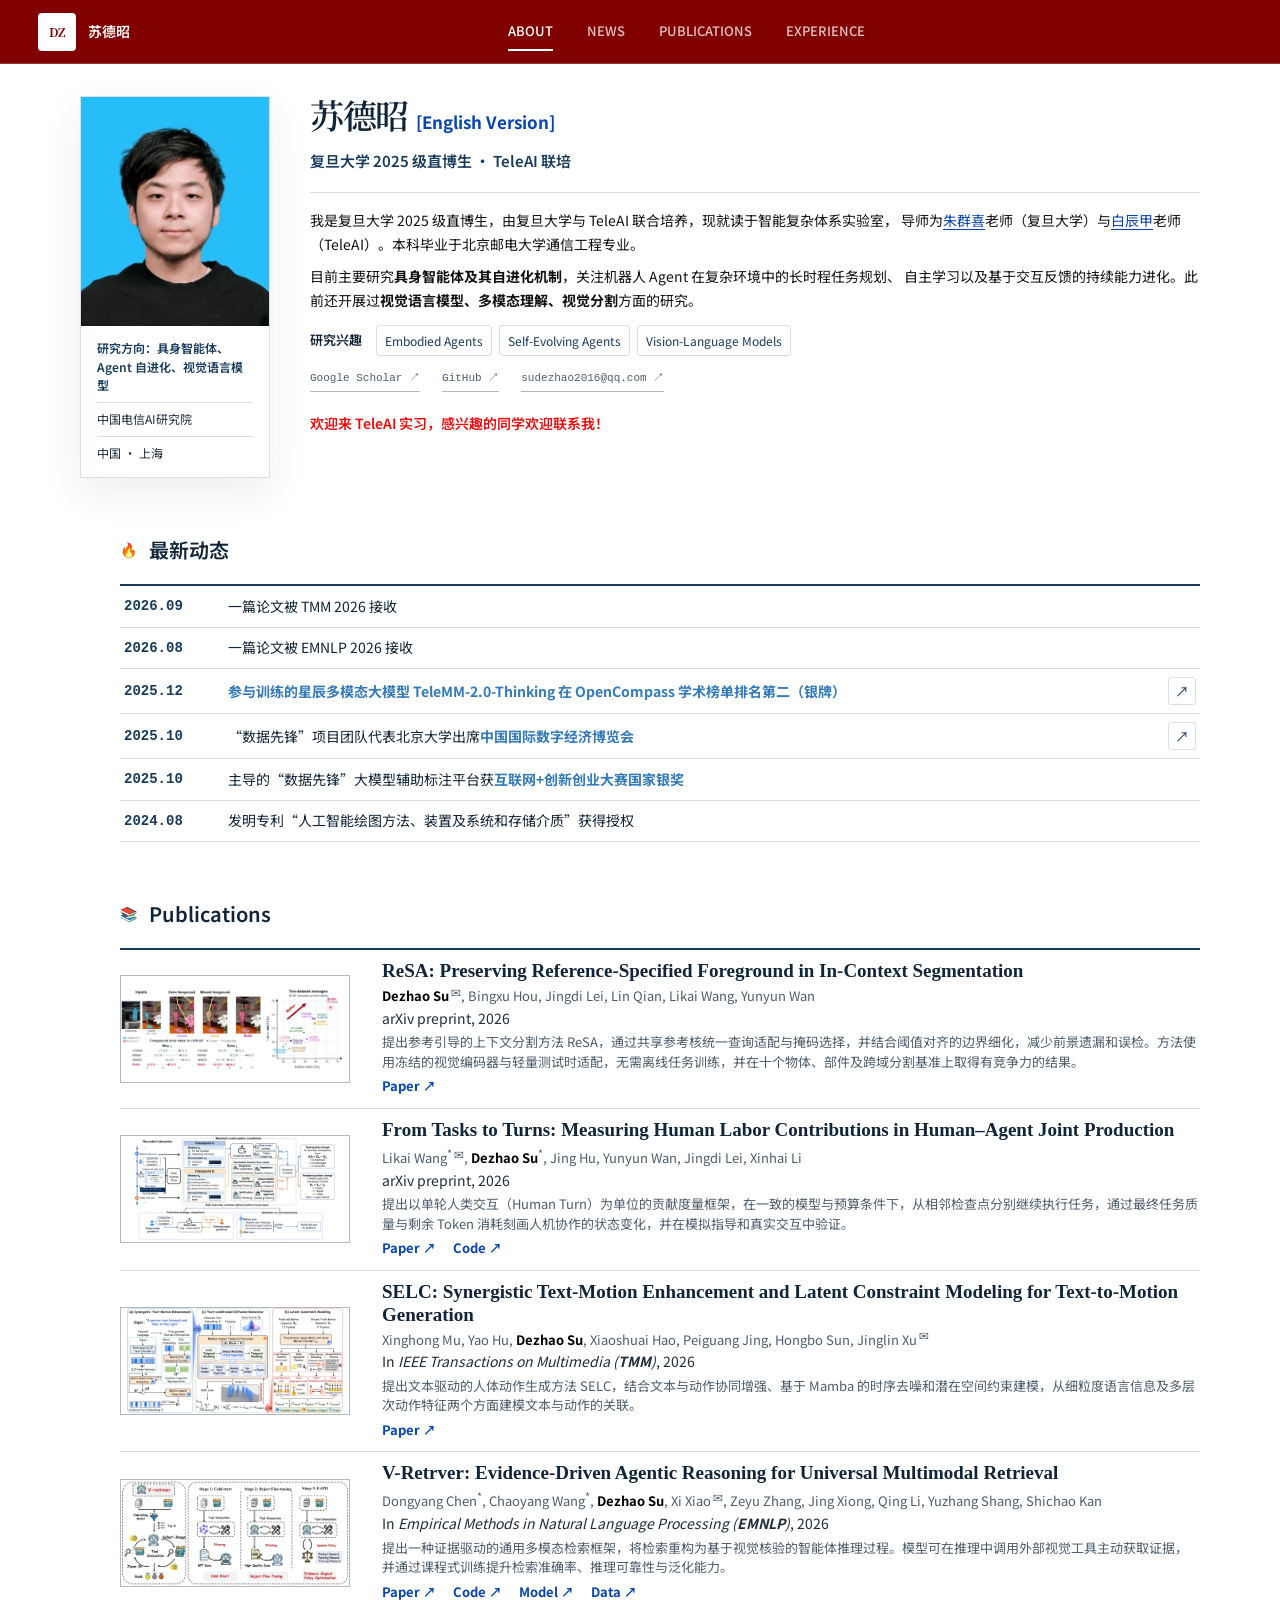
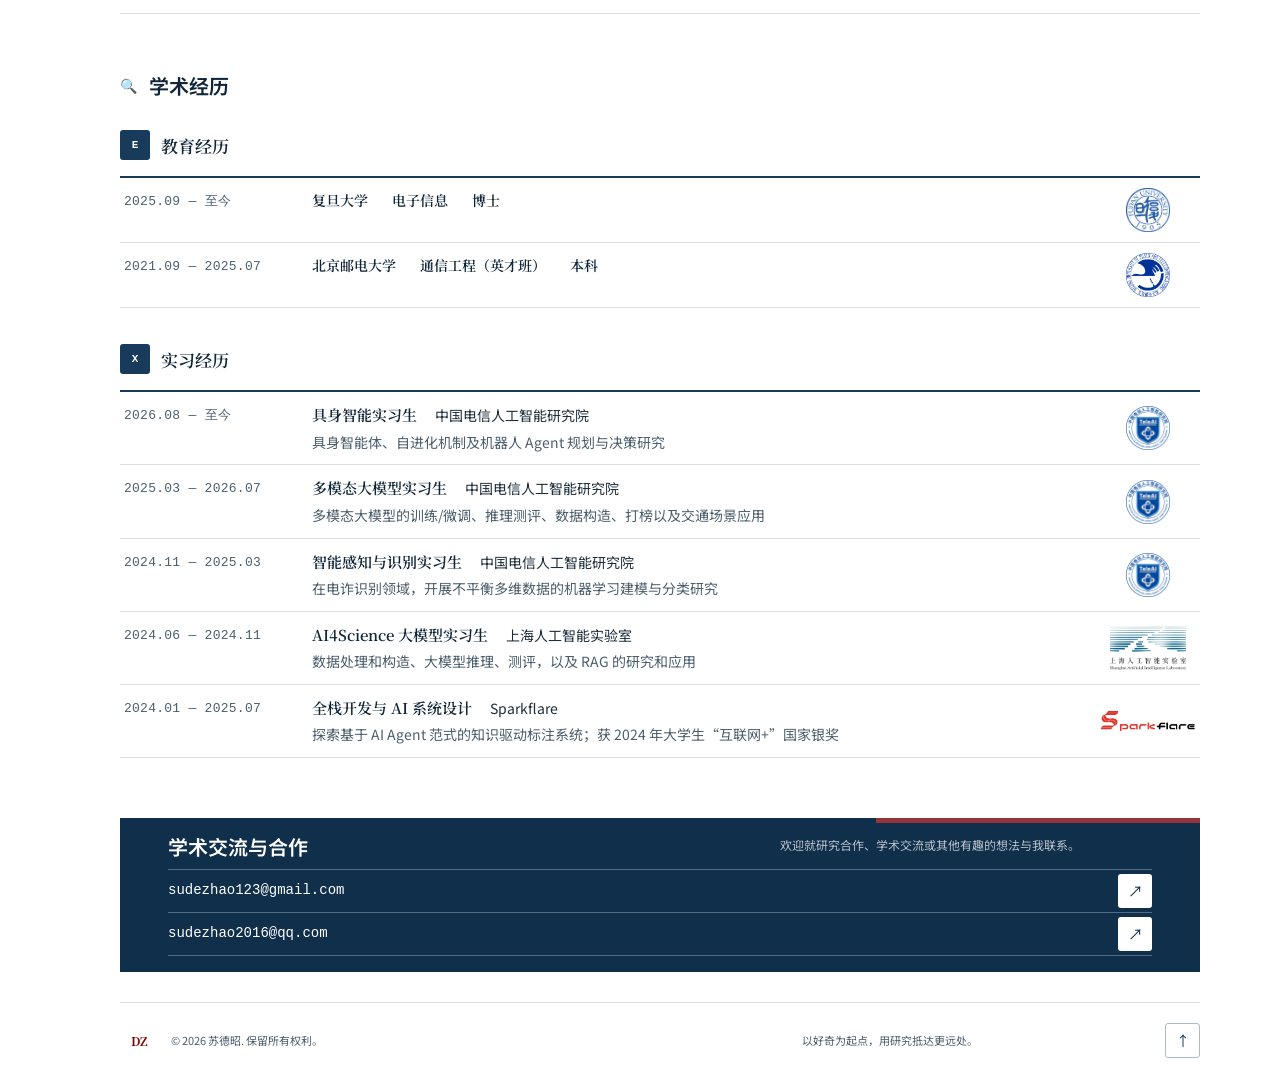
==== commit 11acc320: "修正ReSA简介并保留参考引导表述" ====
--- a/index.html
+++ b/index.html
@@ -281,7 +281,7 @@
                 </p>
                 <p class="publication-venue">arXiv preprint, 2026</p>
                 <p class="publication-description">
-                  提出上下文分割方法 ReSA，通过共享参考核统一查询适配与掩码选择，并结合阈值对齐的边界细化，减少前景遗漏和误检。方法使用冻结的视觉编码器与轻量测试时适配，无需离线任务训练，并在十个物体、部件及跨域分割基准上取得有竞争力的结果。
+                  提出参考引导的上下文分割方法 ReSA，通过共享参考核统一查询适配与掩码选择，并结合阈值对齐的边界细化，减少前景遗漏和误检。方法使用冻结的视觉编码器与轻量测试时适配，无需离线任务训练，并在十个物体、部件及跨域分割基准上取得有竞争力的结果。
                 </p>
                 <div class="publication-links">
                   <a class="publication-link" href="https://arxiv.org/abs/2611.27341" target="_blank" rel="noreferrer">Paper ↗</a>
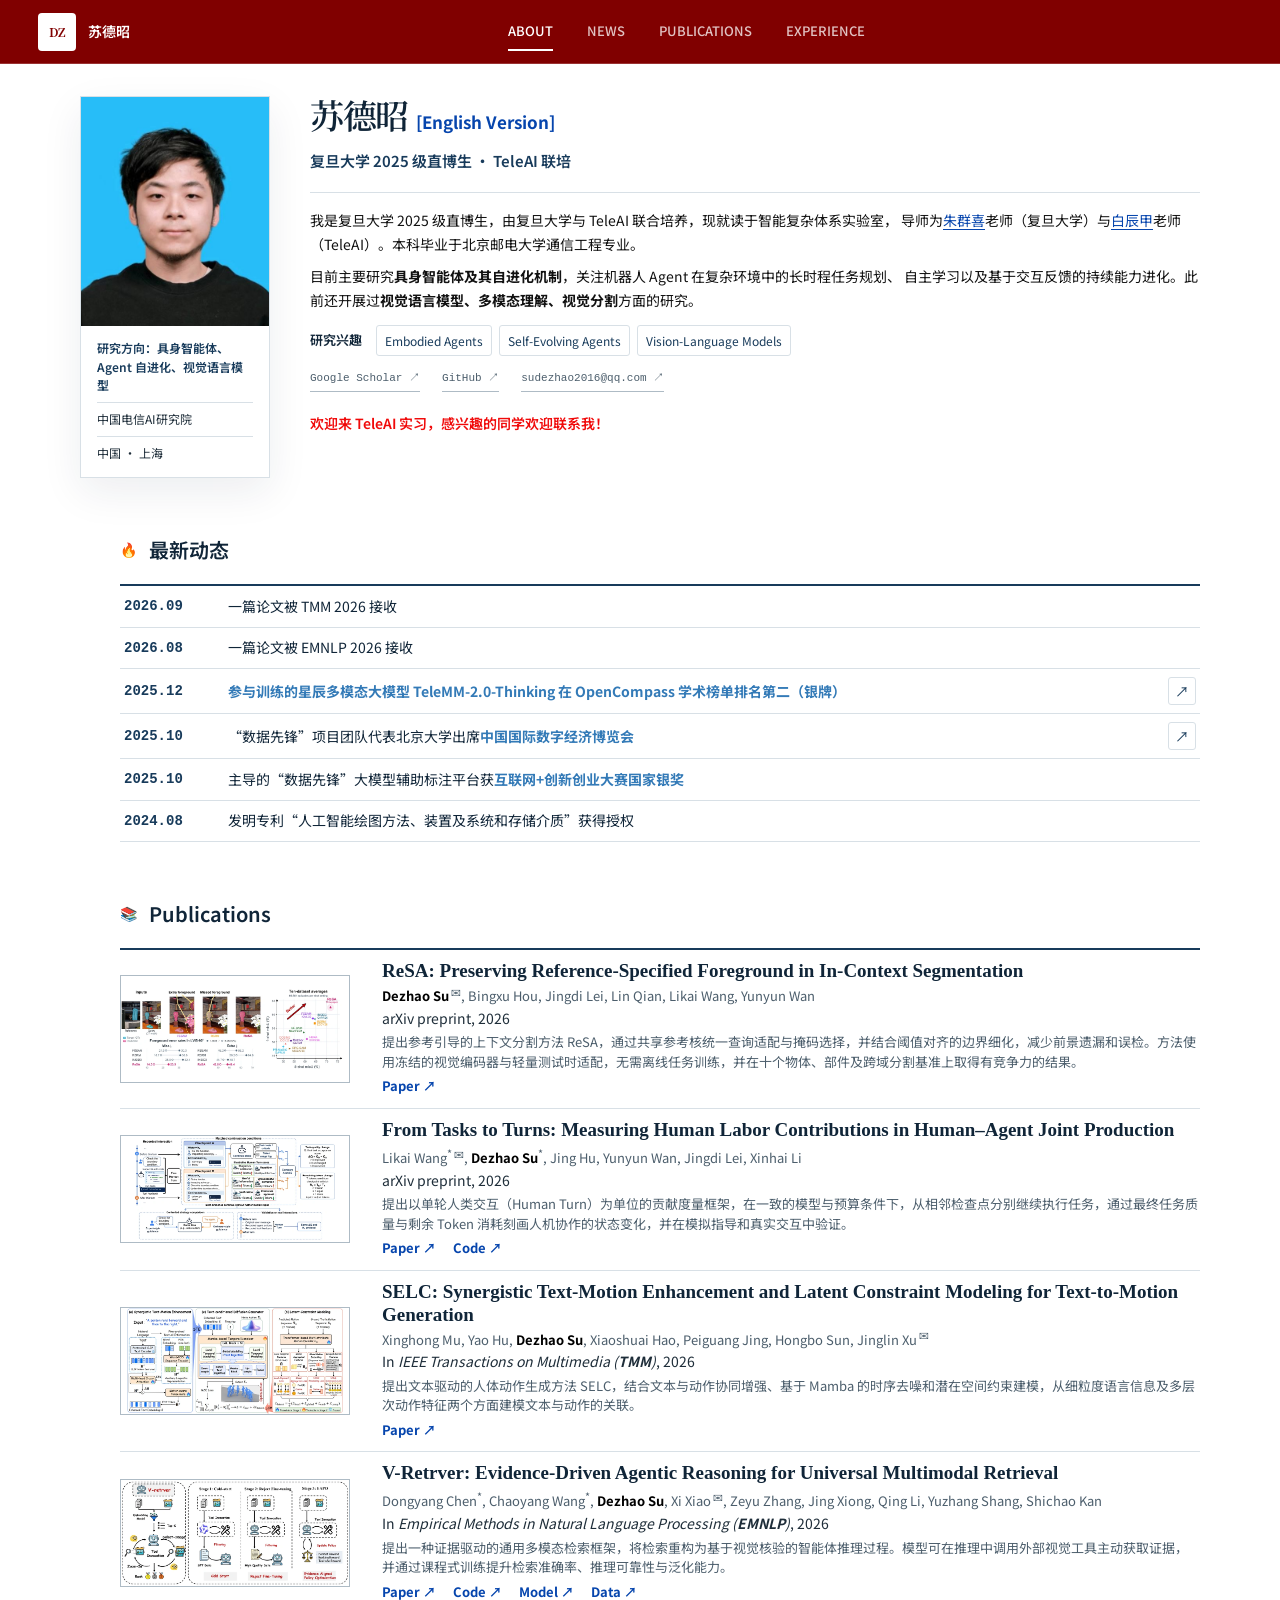
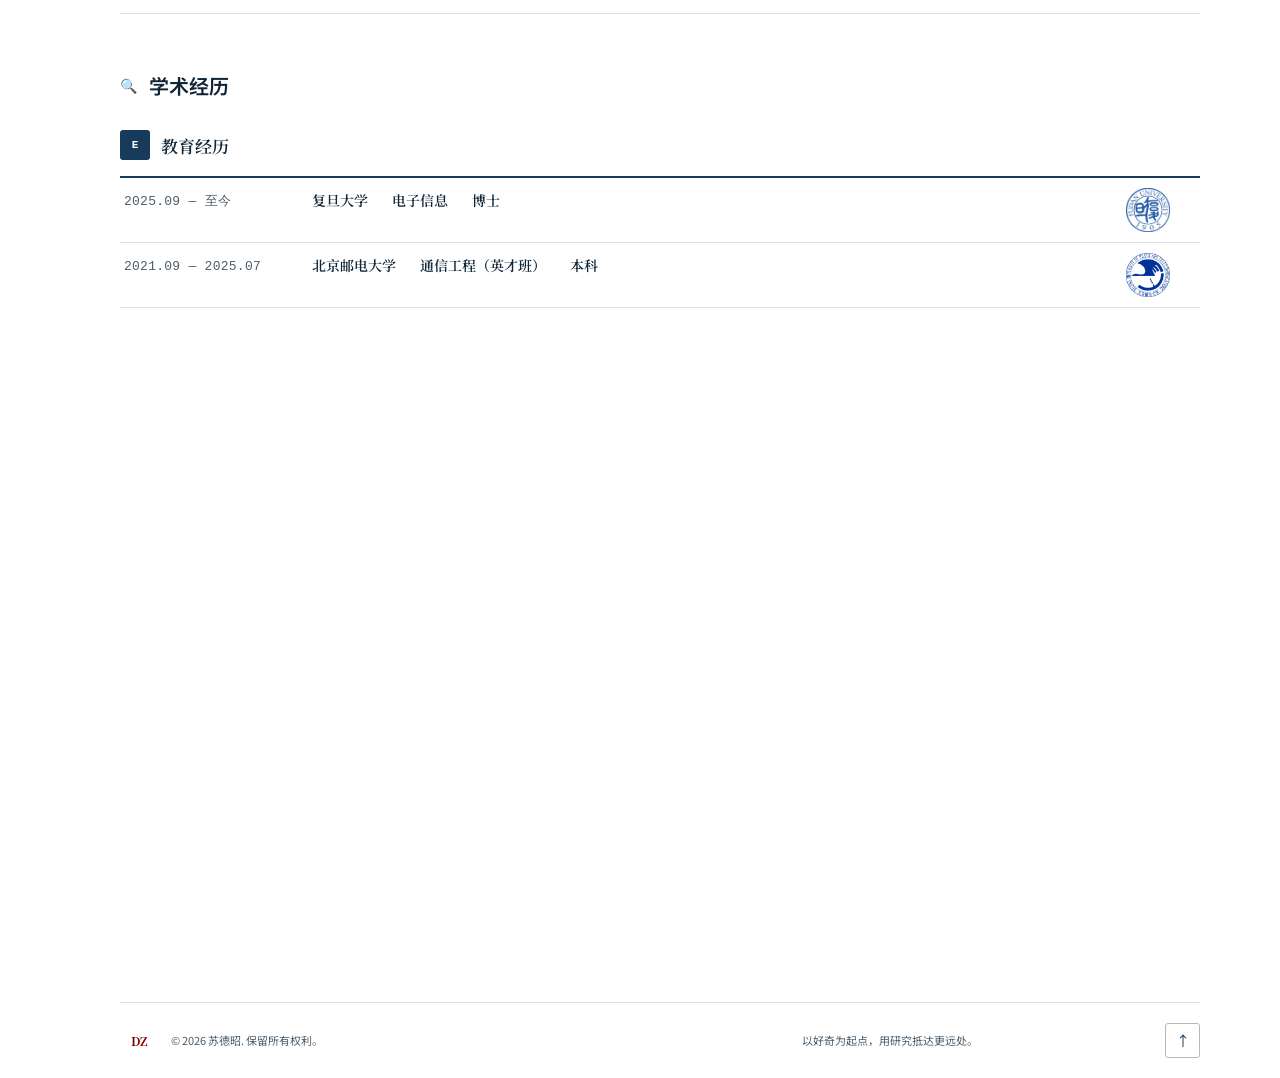
==== commit 3e0facdd: "调整800像素缩略图并增加COS失效时的中清图兜底" ====
--- a/index.html
+++ b/index.html
@@ -37,7 +37,7 @@
     <noscript>
       <link rel="stylesheet" href="assets/fonts/fonts.css" />
     </noscript>
-    <script src="script.js" defer></script>
+    <script src="script.js?v=20261123-image-fallback" defer></script>
     <script type="application/ld+json">
       {
         "@context": "https://schema.org",
@@ -257,13 +257,14 @@
               <a
                 class="publication-image-link"
                 href="https://mp-files-1311003301.cos.accelerate.myqcloud.com/sdz-academic-homepage-img/resa-figure-1.png"
+                data-preview-src="assets/previews/resa-figure-1.webp?v=20261123-1600"
                 target="_blank"
                 rel="noreferrer"
                 aria-label="查看 ReSA 论文 Figure 1 原图"
               >
                 <img
                   class="publication-image"
-                  src="assets/thumbnails/resa-figure-1.webp?v=20261123"
+                  src="assets/thumbnails/resa-figure-1.webp?v=20261123-800"
                   alt="ReSA 论文图 1：前景覆盖、遗漏与误检，以及十个基准上的分割性能对比"
                   width="1488"
                   height="534"
@@ -293,13 +294,14 @@
               <a
                 class="publication-image-link"
                 href="https://mp-files-1311003301.cos.accelerate.myqcloud.com/sdz-academic-homepage-img/tasks-to-turns-framework.png"
+                data-preview-src="assets/previews/tasks-to-turns-framework.webp?v=20261123-1600"
                 target="_blank"
                 rel="noreferrer"
                 aria-label="查看 From Tasks to Turns 论文框架原图"
               >
                 <img
                   class="publication-image"
-                  src="assets/thumbnails/tasks-to-turns-framework.webp?v=20261123"
+                  src="assets/thumbnails/tasks-to-turns-framework.webp?v=20261123-800"
                   alt="From Tasks to Turns 人类与智能体协作贡献度量框架"
                   width="1381"
                   height="717"
@@ -330,13 +332,14 @@
               <a
                 class="publication-image-link"
                 href="https://mp-files-1311003301.cos.accelerate.myqcloud.com/sdz-academic-homepage-img/selc-framework.png"
+                data-preview-src="assets/previews/selc-framework.webp?v=20261123-1600"
                 target="_blank"
                 rel="noreferrer"
                 aria-label="查看 SELC 论文框架原图"
               >
                 <img
                   class="publication-image"
-                  src="assets/thumbnails/selc-framework.webp?v=20261123"
+                  src="assets/thumbnails/selc-framework.webp?v=20261123-800"
                   alt="SELC 文本驱动人体动作生成框架"
                   width="1900"
                   height="928"
@@ -366,13 +369,14 @@
               <a
                 class="publication-image-link"
                 href="https://mp-files-1311003301.cos.accelerate.myqcloud.com/sdz-academic-homepage-img/v-retrver-figure-2.png"
+                data-preview-src="assets/previews/v-retrver-figure-2.webp?v=20261123-1600"
                 target="_blank"
                 rel="noreferrer"
                 aria-label="查看 V-Retrver 论文 Figure 2 原图"
               >
                 <img
                   class="publication-image"
-                  src="assets/thumbnails/v-retrver-figure-2.webp?v=20261123"
+                  src="assets/thumbnails/v-retrver-figure-2.webp?v=20261123-800"
                   alt="V-Retrver 框架总览，论文 Figure 2"
                   width="3143"
                   height="1475"
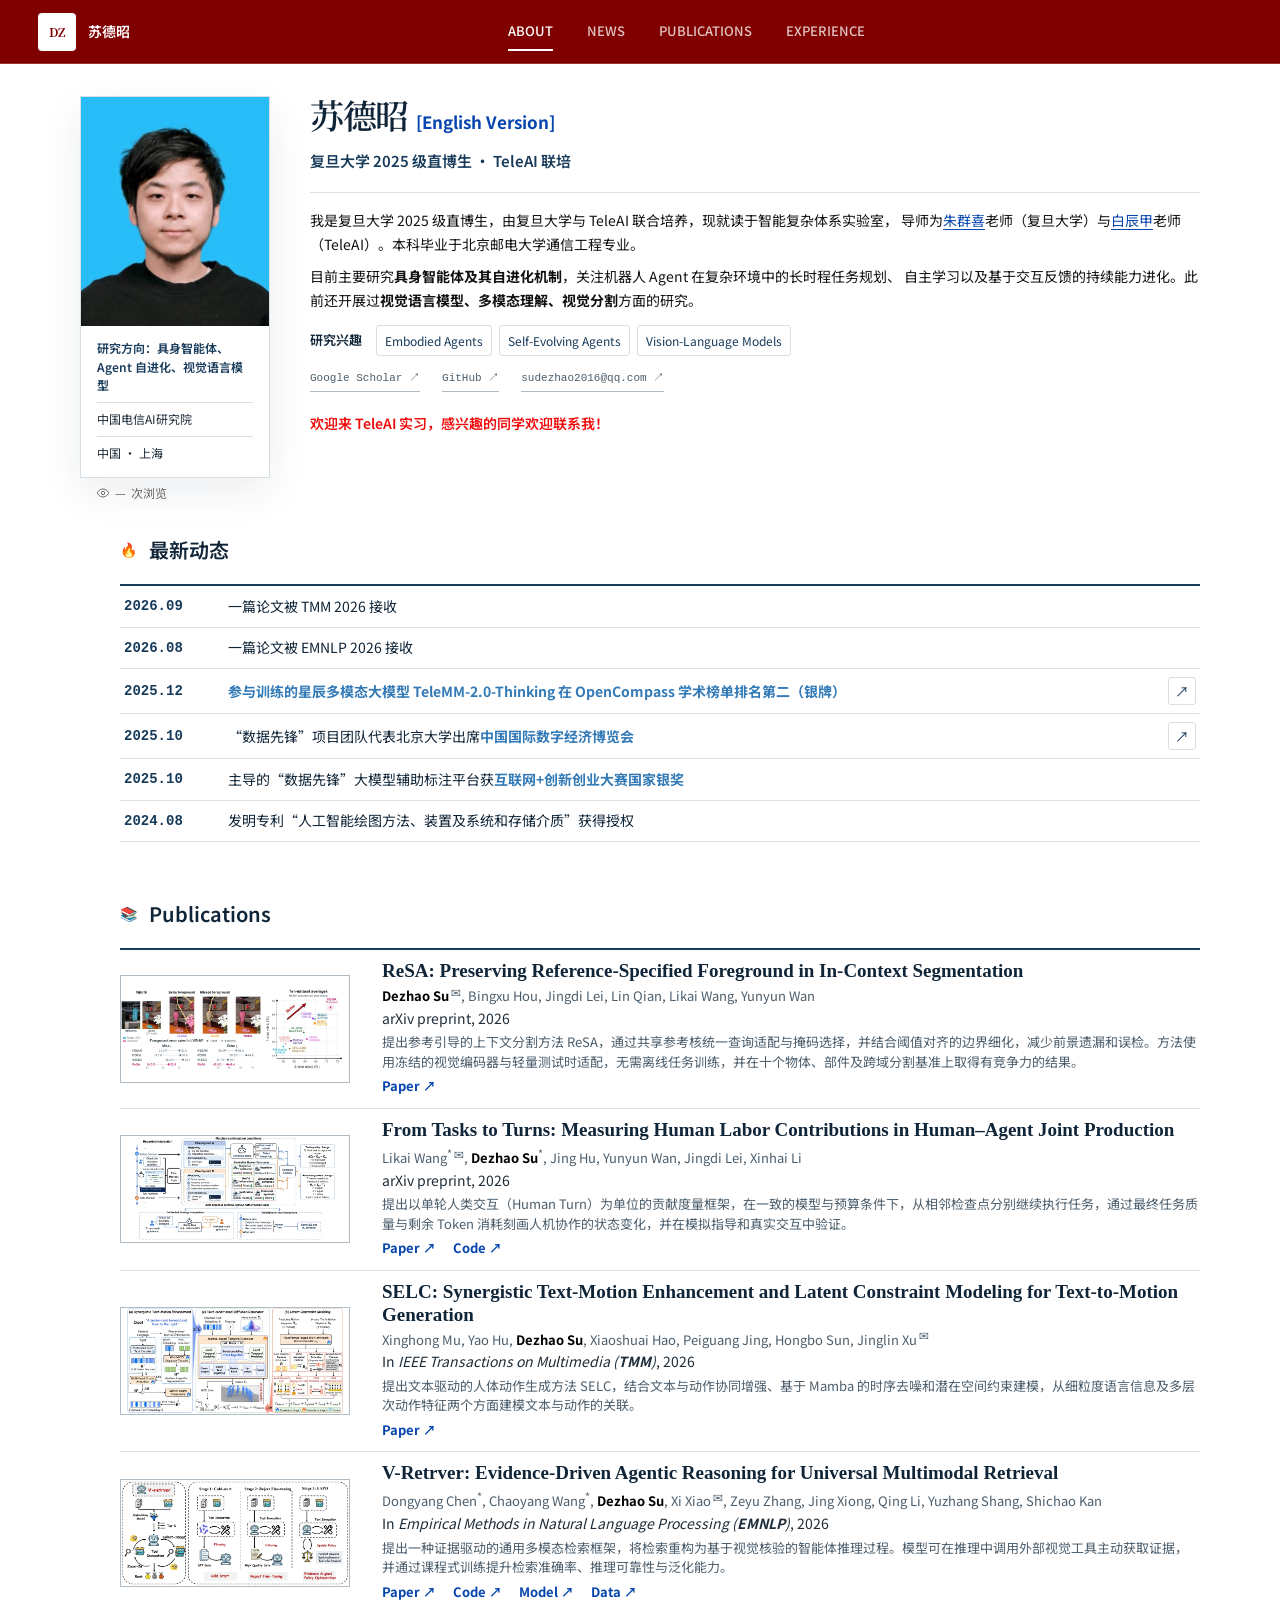
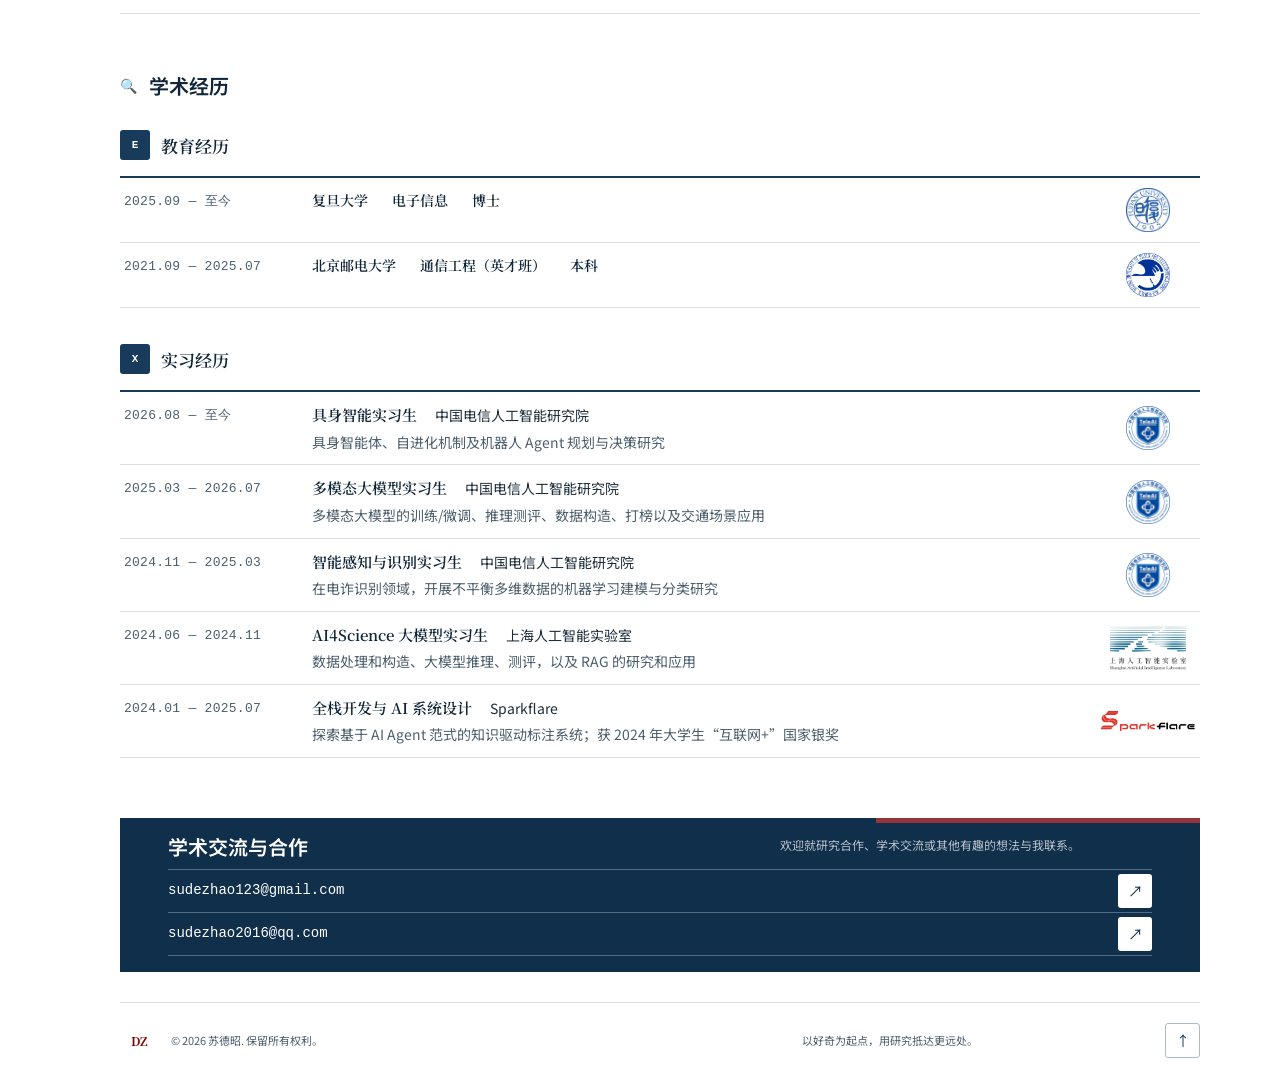
==== commit 96d0715a: "在头像下方留白添加全站浏览次数统计" ====
--- a/index.html
+++ b/index.html
@@ -37,7 +37,7 @@
     <noscript>
       <link rel="stylesheet" href="assets/fonts/fonts.css" />
     </noscript>
-    <script src="script.js?v=20261123-image-fallback" defer></script>
+    <script src="script.js?v=20261123-site-views" defer></script>
     <script type="application/ld+json">
       {
         "@context": "https://schema.org",
@@ -158,6 +158,14 @@
             </ul>
           </div>
         </div>
+        <p class="profile-views" title="全站累计浏览次数" aria-live="polite" aria-atomic="true">
+          <svg class="profile-views-icon" viewBox="0 0 24 24" fill="none" stroke="currentColor" stroke-width="1.6" aria-hidden="true" focusable="false">
+            <path d="M2 12s3.5-7 10-7 10 7 10 7-3.5 7-10 7S2 12 2 12Z" />
+            <circle cx="12" cy="12" r="3" />
+          </svg>
+          <span class="profile-views-count" id="busuanzi_site_pv">—</span>
+          <span>次浏览</span>
+        </p>
       </aside>
 
       <div class="main-content">
--- a/styles.css
+++ b/styles.css
@@ -2,6 +2,7 @@
   CSS 快速修改说明（直接 Ctrl+F 搜索类名）：
   顶部栏：site-header
   左侧头像栏：profile-sidebar / profile-photo
+  小眼睛浏览次数：profile-views / profile-views-icon / profile-views-count
   姓名：about-name
   最新动态标题：news-title
   代表性论文标题：publications-title
@@ -253,7 +254,7 @@
 }
 
 .profile-sidebar {
-  position: static;
+  position: relative;
   grid-column: 1;
   grid-row: 1;
   align-self: start;
@@ -329,6 +330,32 @@
   color: var(--navy-color);
   border-top: 0;
   font-weight: 600;
+}
+
+/* 使用头像卡片下方原有的 30px 留白，不增加侧栏和下方内容的高度。 */
+.profile-views {
+  position: absolute;
+  left: 16px;
+  bottom: 5px;
+  display: flex;
+  height: 20px;
+  margin: 0;
+  color: #666666;
+  font-size: 12px;
+  line-height: 20px;
+  white-space: nowrap;
+  align-items: center;
+  gap: 5px;
+}
+
+.profile-views-icon {
+  width: 14px;
+  height: 14px;
+  flex-shrink: 0;
+}
+
+.profile-views-count {
+  font-variant-numeric: tabular-nums;
 }
 
 /* ---------- 首页介绍 ---------- */
@@ -1173,11 +1200,16 @@
   }
 
   .profile-sidebar {
-    position: static;
+    position: relative;
     width: 240px;
     max-width: 100%;
     margin: 0 auto;
     padding-bottom: 0;
+  }
+
+  /* 手机端使用头像与简介之间原有的 32px 留白。 */
+  .profile-views {
+    bottom: -26px;
   }
 
   .main-content {
